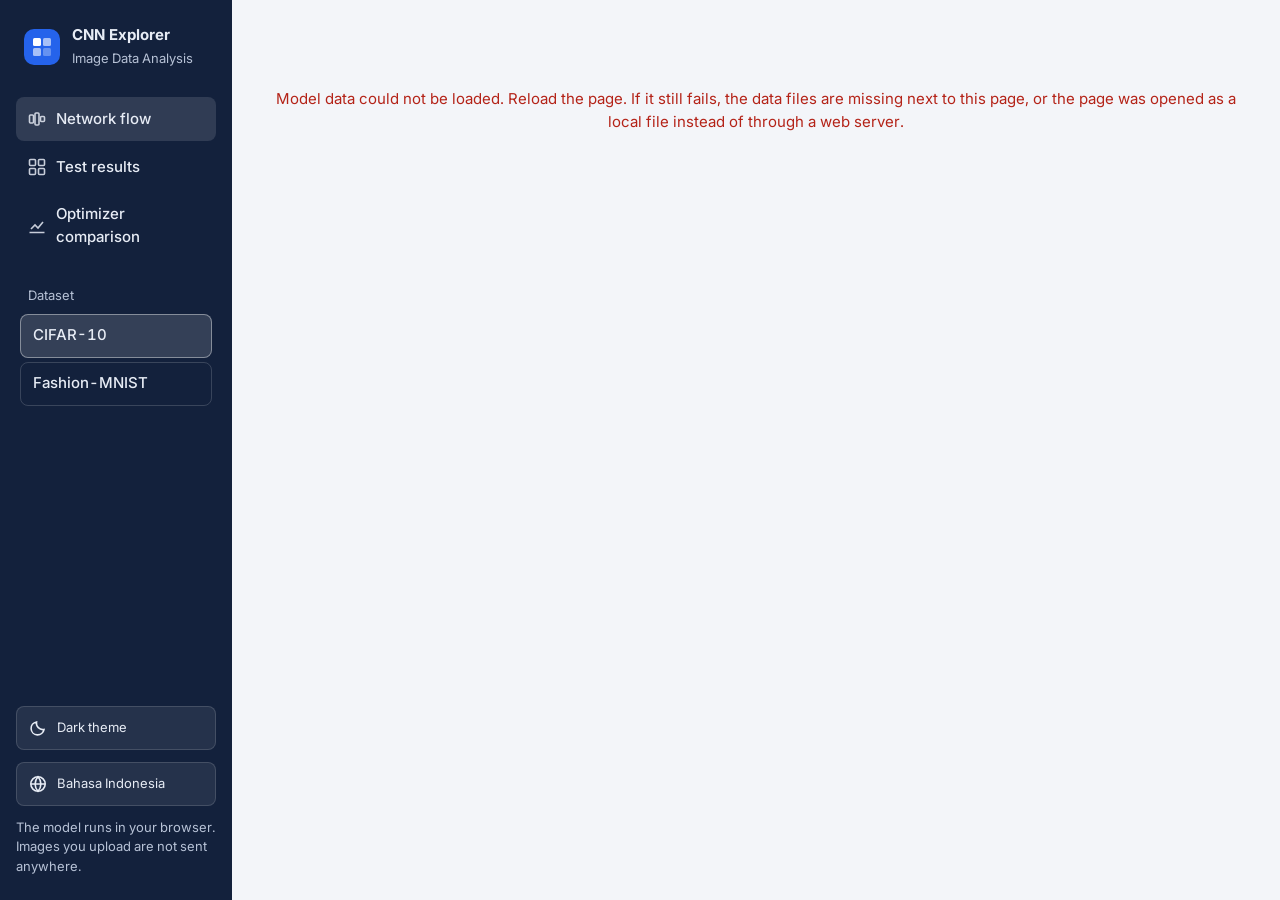
==== dashboard/index.html @ 6f0942b1 "Add dataset switcher, reorganize dashboard data, rewrite READMEs" ====
<!DOCTYPE html>
<html lang="en">
<head>
<meta charset="utf-8">
<meta name="viewport" content="width=device-width, initial-scale=1">
<title>CNN Explorer: datasets and optimizers</title>
<link rel="icon" href="data:image/svg+xml,%3Csvg xmlns=%22http://www.w3.org/2000/svg%22 viewBox=%220 0 20 20%22%3E%3Crect width=%2220%22 height=%2220%22 rx=%224%22 fill=%22%232563EB%22/%3E%3C/svg%3E">
<link rel="preconnect" href="https://fonts.googleapis.com">
<link rel="preconnect" href="https://fonts.gstatic.com" crossorigin>
<link href="https://fonts.googleapis.com/css2?family=Inter:wght@400;500;600;700&display=swap" rel="stylesheet">
<style>
/* Design read: model-inspection tool for a statistics student and lecturer, calm instrument style
   (Lingua navy rail + CNN Explainer flow canvas). Dials ENERGY 2 / RHYTHM 2 / MOTION 1.
   Reasons: navy rail = stable navigation anchor from the Lingua reference; one blue accent = activation strength
   and selection, nothing else; green/red only for the cocok / tidak cocok verdict; Inter for dense numeric UI
   with tabular figures; shadow only on the flow canvas (the focal element) and the detail panel above it. */
:root{
  --rail:#13213C; --rail-ink:#E7ECF5; --rail-muted:#B7C2D6;
  --canvas:#F3F5F9; --surface:#FFFFFF; --sunken:#EEF1F6; --line:#DCE2EB; --link:#C9D2DF;
  --ink:#0F172A; --muted:#475467; --accent:#2563EB; --accent-soft:#E6EEFE;
  --ok:#15803D; --ok-soft:#E3F4E8; --bad:#B42318; --bad-soft:#FBE7E5;
  --map0:#F8FAFC; --map1:#93C5FD; --map2:#1E3A8A;
  --shadow:0 1px 2px rgba(15,23,42,.06),0 8px 24px rgba(15,23,42,.07);
  --r-panel:14px; --r-tile:8px; --r-chip:6px;
  color-scheme:light;
}
:root[data-theme="dark"]{
  --rail:#0A1222; --rail-ink:#E7ECF5; --rail-muted:#A9B5CA;
  --canvas:#0E1626; --surface:#16213A; --sunken:#1C2945; --line:#2A3A5C; --link:#33456B;
  --ink:#E8ECF4; --muted:#A8B3C7; --accent:#6EA0FF; --accent-soft:#1E3260;
  --ok:#4ADE80; --ok-soft:#173A28; --bad:#FF8A7A; --bad-soft:#47201C;
  --map0:#16213A; --map1:#3B6FD9; --map2:#DCE8FF;
  --shadow:0 1px 2px rgba(0,0,0,.3),0 8px 24px rgba(0,0,0,.35);
  color-scheme:dark;
}
*{box-sizing:border-box}
html{scroll-behavior:smooth}
@media (prefers-reduced-motion:reduce){html{scroll-behavior:auto}*{transition:none!important}}
body{margin:0;font-family:Inter,system-ui,-apple-system,"Segoe UI",sans-serif;background:var(--canvas);color:var(--ink);
  font-size:15px;line-height:1.5;font-variant-numeric:tabular-nums;-webkit-font-smoothing:antialiased}
button,input,select{font:inherit;color:inherit}
:focus-visible{outline:2px solid var(--accent);outline-offset:2px;border-radius:4px}
h1,h2,h3{margin:0;line-height:1.2;letter-spacing:-.01em}
p{margin:0}
.sr{position:absolute;width:1px;height:1px;overflow:hidden;clip:rect(0 0 0 0);white-space:nowrap}

/* layout */
.app{display:grid;grid-template-columns:232px minmax(0,1fr);min-height:100vh}
.rail{background:var(--rail);color:var(--rail-ink);position:sticky;top:0;height:100vh;padding:24px 16px;display:flex;flex-direction:column;gap:28px}
.brand{display:flex;gap:12px;align-items:center;padding:0 8px}
.brand-mark{width:36px;height:36px;border-radius:10px;background:var(--accent);display:grid;place-items:center;flex:none}
.brand-mark svg{display:block}
.brand b{display:block;font-size:15px}
.brand span{font-size:13px;color:var(--rail-muted)}
.nav{display:flex;flex-direction:column;gap:4px}
.nav a{color:var(--rail-ink);text-decoration:none;padding:10px 12px;border-radius:var(--r-tile);display:flex;gap:10px;align-items:center;min-height:44px;font-weight:500}
.nav a:hover{background:rgba(255,255,255,.07)}
.nav a.on{background:rgba(255,255,255,.12)}
.nav svg{flex:none;opacity:.85}
.rail-foot{margin-top:auto;display:flex;flex-direction:column;gap:12px;font-size:13px;color:var(--rail-muted)}
.theme-btn{display:flex;align-items:center;gap:10px;background:rgba(255,255,255,.08);border:1px solid rgba(255,255,255,.14);color:var(--rail-ink);
  border-radius:var(--r-tile);padding:10px 12px;min-height:44px;cursor:pointer;text-align:left}
.theme-btn:hover{background:rgba(255,255,255,.13)}
.rail :focus-visible{outline-color:#9DBBFF}

main{padding:28px 32px 64px;display:flex;flex-direction:column;gap:40px;min-width:0}
.panel{background:var(--surface);border:1px solid var(--line);border-radius:var(--r-panel)}
.sec-head{display:flex;justify-content:space-between;align-items:flex-end;gap:16px;flex-wrap:wrap;margin-bottom:16px}
.sec-head h2{font-size:24px}
.sec-head p{color:var(--muted);max-width:68ch;margin-top:6px}

/* header */
.top{display:grid;grid-template-columns:minmax(0,1fr) auto;gap:24px;align-items:end}
.top h1{font-size:30px;font-weight:700}
.top p{color:var(--muted);margin-top:8px;max-width:64ch}
.facts{display:flex;gap:28px;margin:0}
.facts div{display:flex;flex-direction:column}
.facts dt{font-size:13px;color:var(--muted)}
.facts dd{margin:0;font-size:20px;font-weight:600}

/* sample strip */
.strip{display:flex;gap:10px;overflow-x:auto;padding:4px 2px 8px;scrollbar-width:thin}
.thumb{flex:none;width:64px;padding:0;border:2px solid transparent;border-radius:var(--r-tile);background:var(--sunken);cursor:pointer;
  display:flex;flex-direction:column;align-items:stretch;overflow:hidden}
.thumb canvas,.thumb img{width:60px;height:60px;display:block;image-rendering:pixelated;object-fit:cover}
.thumb span{font-size:11px;padding:2px 0 3px;color:var(--muted);text-align:center;white-space:nowrap;overflow:hidden;text-overflow:ellipsis}
.thumb[aria-pressed="true"]{border-color:var(--accent)}
.thumb:hover{border-color:var(--link)}
.thumb[aria-pressed="true"]:hover{border-color:var(--accent)}
.upload{flex:none;width:64px;min-height:83px;border:2px dashed var(--link);border-radius:var(--r-tile);background:transparent;cursor:pointer;
  display:flex;flex-direction:column;align-items:center;justify-content:center;gap:2px;color:var(--muted);font-size:11px}
.upload:hover,.upload.drag{border-color:var(--accent);color:var(--accent)}
.strip-msg{font-size:13px;color:var(--muted);margin-top:4px;min-height:20px}
.strip-msg.err{color:var(--bad)}

/* flow */
.flow-wrap{box-shadow:var(--shadow);overflow:hidden}
.flow-bar{display:flex;justify-content:space-between;align-items:center;gap:16px;flex-wrap:wrap;padding:14px 18px;border-bottom:1px solid var(--line)}
.verdict-line{display:flex;align-items:center;gap:12px;flex-wrap:wrap}
.verdict-line strong{font-size:17px}
.seg{display:inline-flex;background:var(--sunken);border-radius:var(--r-tile);padding:3px;gap:2px}
.seg button{border:0;background:transparent;padding:7px 12px;border-radius:6px;cursor:pointer;color:var(--muted);font-weight:500;min-height:36px}
.seg button[aria-pressed="true"]{background:var(--surface);color:var(--ink);box-shadow:0 1px 2px rgba(15,23,42,.12)}
.flow-scroll{overflow-x:auto}
.flow{position:relative;display:grid;grid-template-columns:repeat(7,auto);justify-content:space-between;column-gap:40px;padding:18px 22px 22px;min-width:1080px}
.flow svg.links{position:absolute;inset:0;width:100%;height:100%;pointer-events:none;overflow:visible}
.links path{fill:none;stroke:var(--link);stroke-width:1;opacity:.55}
.links path.hot{stroke:var(--accent);opacity:.9;stroke-width:1.4}
.col{display:flex;flex-direction:column;align-items:center;gap:8px;position:relative;z-index:1}
.col-h{text-align:center;min-height:40px}
.col-h b{display:block;font-size:13px;font-weight:600}
.col-h small{font-size:12px;color:var(--muted)}
.maps{display:flex;flex-direction:column;gap:8px;justify-content:center;flex:1}
.map{padding:0;border:1px solid var(--line);background:var(--surface);border-radius:6px;cursor:pointer;position:relative;display:block}
.map canvas{display:block;width:52px;height:52px;image-rendering:pixelated;border-radius:5px}
.map .idx{position:absolute;left:-30px;top:50%;transform:translateY(-50%);font-size:11px;color:var(--muted);width:26px;text-align:right}
.map:hover{border-color:var(--accent)}
.map[aria-pressed="true"]{outline:2px solid var(--accent);outline-offset:1px}
.map.in canvas{width:60px;height:60px}
.chan{font-size:12px;font-weight:600;text-align:center;margin-top:-2px}
.dense canvas{width:52px;height:104px;image-rendering:pixelated;display:block;border-radius:5px}
.out{display:flex;flex-direction:column;gap:6px;justify-content:center;flex:1;min-width:190px}
.out-row{display:grid;grid-template-columns:84px 1fr 46px;align-items:center;gap:8px;font-size:13px}
.out-row .bar{height:8px;background:var(--sunken);border-radius:4px;overflow:hidden}
.out-row .bar i{display:block;height:100%;background:var(--link);border-radius:4px}
.out-row.top .bar i{background:var(--accent)}
.out-row.top{font-weight:600}
.out-row.truth span:first-child::after{content:" (true)";color:var(--muted);font-weight:400}
.out-row em{font-style:normal;text-align:right;color:var(--muted)}
.out-row.top em{color:var(--ink)}
.legend{display:flex;align-items:center;gap:10px;font-size:12px;color:var(--muted);padding:0 18px 14px}
.ramp{width:120px;height:8px;border-radius:4px}

/* verdict tab: identity motif, the label that sits on top of every image */
.tab{display:inline-flex;align-items:center;gap:6px;font-size:12px;font-weight:600;padding:3px 8px;border-radius:var(--r-chip)}
.tab::before{content:"";width:7px;height:7px;border-radius:50%;background:currentColor}
.tab.ok{background:var(--ok-soft);color:var(--ok)}
.tab.bad{background:var(--bad-soft);color:var(--bad)}
.tab.unk{background:var(--sunken);color:var(--muted)}

/* detail */
.detail{margin-top:16px;padding:18px;display:grid;grid-template-columns:auto minmax(0,1fr);gap:24px;box-shadow:var(--shadow)}
.detail[hidden]{display:none}
.detail-big canvas{width:208px;height:208px;image-rendering:pixelated;border-radius:var(--r-tile);border:1px solid var(--line);display:block}
.detail h3{font-size:18px}
.detail .d-head{display:flex;justify-content:space-between;gap:12px;align-items:flex-start}
.detail p{color:var(--muted);margin-top:6px;max-width:70ch}
.stats{display:flex;gap:24px;margin:14px 0}
.stats div{font-size:13px;color:var(--muted)}
.stats b{display:block;font-size:17px;color:var(--ink)}
.kernels{display:flex;flex-wrap:wrap;gap:10px;margin-top:8px}
.kern{display:flex;flex-direction:column;align-items:center;gap:3px;font-size:11px;color:var(--muted)}
.kern canvas{width:42px;height:42px;image-rendering:pixelated;border:1px solid var(--line);border-radius:4px}
.icon-btn{border:1px solid var(--line);background:var(--surface);border-radius:var(--r-tile);min-width:44px;min-height:44px;cursor:pointer;display:grid;place-items:center}
.icon-btn:hover{border-color:var(--accent)}

/* gallery */
.controls{display:flex;flex-direction:column;gap:12px;padding:16px 18px;border-bottom:1px solid var(--line)}
.ctrl-row{display:flex;gap:12px;align-items:center;flex-wrap:wrap}
.ctrl-row > label,.ctrl-row > .lbl{font-size:13px;color:var(--muted);min-width:64px}
.chips{display:flex;gap:6px;flex-wrap:wrap}
.chip{border:1px solid var(--line);background:var(--surface);border-radius:var(--r-chip);padding:6px 10px;cursor:pointer;font-size:13px;min-height:36px}
.chip:hover{border-color:var(--accent)}
.chip[aria-pressed="true"]{background:var(--accent);border-color:var(--accent);color:#fff}
:root[data-theme="dark"] .chip[aria-pressed="true"]{color:#0A1222}
select{border:1px solid var(--line);background:var(--surface);border-radius:var(--r-chip);padding:7px 10px;min-height:36px}
.summary{padding:12px 18px;font-size:14px;color:var(--muted);border-bottom:1px solid var(--line)}
.summary b{color:var(--ink)}
.grid{display:grid;grid-template-columns:repeat(auto-fill,minmax(150px,1fr));gap:14px;padding:18px}
.card{border:1px solid var(--line);border-radius:var(--r-tile);background:var(--surface);padding:10px;cursor:pointer;text-align:left;display:flex;flex-direction:column;gap:8px}
.card:hover{border-color:var(--accent)}
.card canvas{width:100%;aspect-ratio:1;image-rendering:pixelated;border-radius:6px;display:block;background:var(--sunken)}
.card dl{margin:0;display:grid;grid-template-columns:auto 1fr;gap:2px 8px;font-size:13px}
.card dt{color:var(--muted)}
.card dd{margin:0;font-weight:500;overflow:hidden;text-overflow:ellipsis;white-space:nowrap}
.conf{display:flex;align-items:center;gap:8px;font-size:12px;color:var(--muted)}
.conf .bar{flex:1;height:6px;background:var(--sunken);border-radius:3px;overflow:hidden}
.conf .bar i{display:block;height:100%;background:var(--accent)}
.empty{padding:40px 18px;text-align:center;color:var(--muted)}
.more{display:flex;justify-content:center;padding:0 18px 18px}
.btn{border:1px solid var(--line);background:var(--surface);border-radius:var(--r-tile);padding:10px 16px;min-height:44px;cursor:pointer;font-weight:500}
.btn:hover{border-color:var(--accent)}

/* training */
.train-grid{display:grid;grid-template-columns:repeat(12,minmax(0,1fr));gap:16px}
.train-grid .panel{padding:18px}
.train-grid h3{font-size:16px;margin-bottom:4px}
.train-grid .note{font-size:13px;color:var(--muted);margin-bottom:12px}
.span-7{grid-column:span 7}.span-5{grid-column:span 5}.span-6{grid-column:span 6}.span-12{grid-column:span 12}
table{border-collapse:collapse;width:100%;font-size:14px}
th,td{padding:9px 10px;border-bottom:1px solid var(--line);text-align:right}
th:first-child,td:first-child{text-align:left}
thead th{font-weight:600;color:var(--muted);font-size:13px}
tbody th{font-weight:600}
tr.grp td{color:var(--muted);font-size:13px;padding-top:14px;text-align:left}
.pos{color:var(--ok);font-weight:600}
.curves{display:grid;grid-template-columns:1fr 1fr;gap:12px}
.curves svg{width:100%;height:auto;display:block}
.curves text{fill:var(--muted);font-size:10px}
.ckey{display:flex;gap:16px;flex-wrap:wrap;font-size:12px;color:var(--muted);margin-top:8px}
.ckey span{display:inline-flex;align-items:center;gap:6px}
.ckey i{display:inline-block;width:18px;height:0;border-top:2px solid}
.pcls{display:flex;flex-direction:column;gap:7px}
.pcls button{display:grid;grid-template-columns:86px 1fr 52px;gap:10px;align-items:center;font-size:13px;border:0;background:none;padding:2px 0;cursor:pointer;text-align:left;min-height:28px}
.pcls button:hover span:first-child{color:var(--accent)}
.pcls .bar{height:10px;background:var(--sunken);border-radius:5px;overflow:hidden}
.pcls .bar i{display:block;height:100%;background:var(--accent)}
.pcls em{font-style:normal;text-align:right}
.cm-scroll{overflow-x:auto}
.cm{border-collapse:separate;border-spacing:2px;font-size:11px;margin:0 auto}
.cm td,.cm th{border:0;padding:0;text-align:center}
.cm td{width:44px;height:30px;border-radius:3px}
.cm th{color:var(--muted);font-weight:500;padding:0 6px}
.cm thead th{height:58px;vertical-align:bottom;writing-mode:vertical-rl;transform:rotate(180deg);padding:4px 0}
.cm .ax{font-size:12px;color:var(--muted)}
.prov{font-size:13px;color:var(--muted);max-width:90ch}

/* states */
.loading{padding:60px 0;text-align:center;color:var(--muted)}
.loading.err{color:var(--bad)}

@media (max-width:1100px){.span-7,.span-5,.span-6{grid-column:span 12}}
@media (max-width:860px){
  .app{grid-template-columns:minmax(0,1fr)}
  .rail{min-width:0;position:sticky;top:0;z-index:5;height:auto;flex-direction:row;align-items:center;padding:10px 14px;gap:10px}
  .brand span,.brand b{display:none}
  .nav{flex-direction:row;gap:2px;overflow-x:auto;flex:1}
  .nav a{padding:8px 10px;white-space:nowrap;font-size:14px}
  .nav svg{display:none}
  .rail-foot{margin:0;flex-direction:row}
  .rail-foot p{display:none}
  .theme-btn span{display:none}
  main{padding:20px 16px 48px;gap:32px}
  .top{grid-template-columns:1fr}
  .top h1{font-size:24px}
  .facts{gap:18px;flex-wrap:wrap}
  .facts dd{font-size:17px}
  .detail{grid-template-columns:1fr}
  .detail-big canvas{width:160px;height:160px}
  .curves{grid-template-columns:1fr}
  .grid{grid-template-columns:repeat(auto-fill,minmax(140px,1fr));padding:14px;gap:10px}
}
</style>
<style>
/* additions for optimizer control */
.optbox{margin-top:22px;padding:18px;display:grid;grid-template-columns:minmax(0,1.1fr) minmax(0,1fr);gap:24px;align-items:start}
.optbox h2{font-size:17px}
.optlist{display:flex;flex-wrap:wrap;gap:6px;margin-top:10px}
.optbtn{border:1px solid var(--line);background:var(--surface);border-radius:var(--r-chip);padding:8px 12px;min-height:44px;cursor:pointer;font-weight:500;display:flex;flex-direction:column;align-items:flex-start;gap:0;min-width:92px}
.optbtn small{font-size:12px;color:var(--muted);font-weight:400}
.optbtn:hover{border-color:var(--accent)}
.optbtn[aria-pressed="true"]{background:var(--accent);border-color:var(--accent);color:#fff}
.optbtn[aria-pressed="true"] small{color:rgba(255,255,255,.85)}
:root[data-theme="dark"] .optbtn[aria-pressed="true"]{color:#0A1222}
:root[data-theme="dark"] .optbtn[aria-pressed="true"] small{color:rgba(10,18,34,.8)}
.optinfo h3{font-size:22px}
.optinfo .cfg{font-size:13px;color:var(--muted);margin-top:2px}
.optinfo dl{display:grid;grid-template-columns:auto 1fr;gap:6px 14px;margin:14px 0 0;font-size:14px}
.optinfo dt{color:var(--muted)}
.optinfo dd{margin:0}
.optstats{display:grid;grid-template-columns:repeat(auto-fill,minmax(118px,1fr));gap:14px 20px;margin-top:14px}
.optstats div{font-size:13px;color:var(--muted)}
.optstats b{display:block;font-size:20px;color:var(--ink);font-weight:600}
.optmsg{font-size:13px;color:var(--muted);margin-top:10px;min-height:20px}
.optmsg.err{color:var(--bad)}
.flow-wrap.busy .flow{opacity:.35;transition:opacity .15s}
.compare{margin-top:16px;padding:18px}
.compare .c-head{display:flex;justify-content:space-between;align-items:center;gap:12px;flex-wrap:wrap}
.compare h3{font-size:16px}
.compare p.note{font-size:13px;color:var(--muted);margin-top:4px}
.crows{display:grid;grid-template-columns:repeat(auto-fill,minmax(210px,1fr));gap:8px;margin-top:14px}
.crow{border:1px solid var(--line);border-radius:var(--r-tile);background:var(--surface);padding:10px 12px;text-align:left;cursor:pointer;display:flex;flex-direction:column;gap:6px}
.crow:hover{border-color:var(--accent)}
.crow[aria-pressed="true"]{border-color:var(--accent);box-shadow:inset 0 0 0 1px var(--accent)}
.crow .r1{display:flex;justify-content:space-between;align-items:center;gap:8px}
.crow b{font-size:14px}
.crow span.p{font-size:13px;color:var(--muted)}
.crow span.p strong{color:var(--ink);font-weight:600}
.cmp-row{display:flex;gap:10px;align-items:center;flex-wrap:wrap}
.check{display:inline-flex;align-items:center;gap:8px;font-size:13px;color:var(--ink);min-height:36px;cursor:pointer}
.check input{width:18px;height:18px;accent-color:var(--accent)}
.check[aria-disabled="true"]{opacity:.5;cursor:not-allowed}
.card .vs{font-size:12px;color:var(--muted);display:flex;gap:6px;align-items:center;flex-wrap:wrap;border-top:1px dashed var(--line);padding-top:7px}
.card .vs .tab{font-size:11px;padding:1px 6px}
tr.sel th,tr.sel td{background:var(--accent-soft)}
tr.click{cursor:pointer}
tr.click:hover th,tr.click:hover td{background:var(--sunken)}
tr.sel:hover th,tr.sel:hover td{background:var(--accent-soft)}
.optrow-btn{all:unset;cursor:pointer;font-weight:600}
.optrow-btn:focus-visible{outline:2px solid var(--accent);outline-offset:2px;border-radius:3px}
.curves2{display:grid;grid-template-columns:1fr 1fr;gap:14px}
.curves2 svg{width:100%;height:auto;display:block}
.curves2 text{fill:var(--muted);font-size:10px}
.okey{display:flex;flex-wrap:wrap;gap:6px;margin-top:10px}
.okey button{border:1px solid var(--line);background:var(--surface);border-radius:var(--r-chip);padding:5px 9px;font-size:12px;cursor:pointer;min-height:32px;display:inline-flex;align-items:center;gap:6px}
.okey button i{width:14px;height:0;border-top:2px solid var(--link)}
.okey button[aria-pressed="true"]{border-color:var(--accent);color:var(--accent);font-weight:600}
.okey button[aria-pressed="true"] i{border-top:3px solid var(--accent)}
.okey button:hover{border-color:var(--accent)}
.bars{display:flex;flex-direction:column;gap:7px}
.bars button{display:grid;grid-template-columns:104px 1fr 56px;gap:10px;align-items:center;font-size:13px;border:0;background:none;padding:2px 0;cursor:pointer;text-align:left;min-height:28px}
.bars .bar{height:10px;background:var(--sunken);border-radius:5px;overflow:hidden}
.bars .bar i{display:block;height:100%;background:var(--muted);opacity:.45}
.bars button[aria-pressed="true"] .bar i{opacity:1}
.bars button[aria-pressed="true"] .bar i{background:var(--accent)}
.bars button[aria-pressed="true"]{font-weight:600}
.bars em{font-style:normal;text-align:right}
.lang-btn{text-decoration:none}
.tab{white-space:nowrap;flex:none}
.lang-short{display:none;font-weight:600}
.dslist{display:flex;flex-wrap:wrap;gap:6px;margin-top:10px}
.dsbtn{min-width:170px}
.rail-ds{display:flex;flex-direction:column;gap:8px;padding:0 4px}
.rail-ds p{font-size:13px;color:var(--rail-muted);margin:0 8px}
.rail-ds-btns{display:flex;flex-direction:column;gap:4px}
.rail-ds-btns button{background:transparent;border:1px solid rgba(255,255,255,.16);color:var(--rail-ink);border-radius:var(--r-tile);padding:9px 12px;min-height:44px;text-align:left;cursor:pointer;font-weight:500}
.rail-ds-btns button:hover{background:rgba(255,255,255,.07)}
.rail-ds-btns button[aria-pressed="true"]{background:rgba(255,255,255,.14);border-color:rgba(255,255,255,.4)}
#invWrap{margin-top:2px}
.pcls button{grid-template-columns:100px 1fr 52px}
.pcls button span:first-child{overflow:hidden;text-overflow:ellipsis;white-space:nowrap}
tr.grp.sel td{color:var(--accent);font-weight:600}
.cm thead th{white-space:nowrap;height:84px}
.span-4{grid-column:span 4}.span-8{grid-column:span 8}
@media (max-width:1100px){.span-4,.span-8{grid-column:span 12}.optbox{grid-template-columns:1fr}}
@media (max-width:860px){.rail-ds{display:none}.dsbtn{min-width:0;flex:1}.lang-btn span{display:none}.lang-short{display:inline}.curves2{grid-template-columns:1fr}.optbtn{min-width:0}}
</style>
</head>
<body>
<div class="app">
  <aside class="rail">
    <div class="brand">
      <div class="brand-mark" aria-hidden="true">
        <svg width="20" height="20" viewBox="0 0 20 20"><rect x="1" y="1" width="8" height="8" rx="1.5" fill="#fff"/><rect x="11" y="1" width="8" height="8" rx="1.5" fill="#fff" opacity=".6"/><rect x="1" y="11" width="8" height="8" rx="1.5" fill="#fff" opacity=".6"/><rect x="11" y="11" width="8" height="8" rx="1.5" fill="#fff" opacity=".3"/></svg>
      </div>
      <div><b>CNN Explorer</b><span>Image Data Analysis</span></div>
    </div>
    <nav class="nav" aria-label="Page sections">
      <a href="#alur" class="on"><svg width="18" height="18" viewBox="0 0 18 18" fill="none" stroke="currentColor" stroke-width="1.6"><rect x="1.5" y="5" width="4" height="8" rx="1"/><rect x="7" y="3" width="4" height="12" rx="1"/><rect x="12.5" y="6.5" width="4" height="5" rx="1"/></svg>Network flow</a>
      <a href="#hasil"><svg width="18" height="18" viewBox="0 0 18 18" fill="none" stroke="currentColor" stroke-width="1.6"><rect x="1.5" y="1.5" width="6" height="6" rx="1"/><rect x="10.5" y="1.5" width="6" height="6" rx="1"/><rect x="1.5" y="10.5" width="6" height="6" rx="1"/><rect x="10.5" y="10.5" width="6" height="6" rx="1"/></svg>Test results</a>
      <a href="#training"><svg width="18" height="18" viewBox="0 0 18 18" fill="none" stroke="currentColor" stroke-width="1.6"><path d="M1.5 15.5h15M3 12l4-4 3 3 5-6"/></svg>Optimizer comparison</a>
    </nav>
    <div class="rail-ds">
      <p id="lblDsRail">Dataset</p>
      <div class="rail-ds-btns" role="group" aria-labelledby="lblDsRail">
        <button type="button" data-ds="cifar10" aria-pressed="true">CIFAR-10</button>
        <button type="button" data-ds="fashion" aria-pressed="false">Fashion-MNIST</button>
      </div>
    </div>
    <div class="rail-foot">
      <button class="theme-btn" id="themeBtn" type="button" aria-label="Switch between light and dark theme">
        <svg width="18" height="18" viewBox="0 0 18 18" fill="none" stroke="currentColor" stroke-width="1.6" aria-hidden="true"><path d="M15 10.5A6.5 6.5 0 0 1 7.5 3a6.5 6.5 0 1 0 7.5 7.5Z"/></svg>
        <span id="themeLbl">Dark theme</span>
      </button>
      <a class="theme-btn lang-btn" href="index.id.html" lang="id" hreflang="id"><svg width="18" height="18" viewBox="0 0 18 18" fill="none" stroke="currentColor" stroke-width="1.6" aria-hidden="true"><circle cx="9" cy="9" r="7.2"/><path d="M1.8 9h14.4M9 1.8c2 2.2 2.9 4.6 2.9 7.2S11 14 9 16.2C7 14 6.1 11.6 6.1 9S7 4 9 1.8Z"/></svg><span>Bahasa Indonesia</span><b class="lang-short">ID</b></a>
      <p>The model runs in your browser. Images you upload are not sent anywhere.</p>
    </div>
  </aside>

  <main id="main">
    <div id="boot" class="loading" role="status">Loading test data and training results…</div>

    <section id="alur" hidden>
      <div class="top">
        <div>
          <h1 id="heroTitle">How a CNN reads a 32 × 32 image</h1>
          <p id="heroLead">Pick a dataset and an optimizer, then see how the trained weights read the same image.</p>
        </div>
        <dl class="facts" id="facts"></dl>
      </div>

      <div class="panel optbox">
        <div>
          <h2 id="lblDs">Dataset</h2>
          <div class="dslist" role="group" aria-labelledby="lblDs">
            <button type="button" class="optbtn dsbtn" data-ds="cifar10" aria-pressed="true"><span>CIFAR-10</span><small>32 × 32 color, 10 objects</small></button>
            <button type="button" class="optbtn dsbtn" data-ds="fashion" aria-pressed="false"><span>Fashion-MNIST</span><small>28 × 28 grayscale, 10 clothing items</small></button>
          </div>
          <p class="optmsg" id="dsMsg" aria-live="polite"></p>
          <h2 id="lblOpt" style="margin-top:10px">Optimizer</h2>
          <div class="optlist" role="group" aria-labelledby="lblOpt" id="optList"></div>
          <p class="optmsg" id="optMsg" aria-live="polite"></p>
        </div>
        <div class="optinfo" id="optInfo"></div>
      </div>

      <div style="margin-top:20px">
        <div class="strip" id="strip" role="group" aria-label="Choose an image to inspect"></div>
        <input type="file" id="file" accept="image/*" class="sr" tabindex="-1">
        <p class="strip-msg" id="stripMsg" aria-live="polite">Upload a JPG or PNG, or drag an image onto the + box. It is center-cropped to a square and resized to 32 × 32.</p>
        <label class="check" id="invWrap" hidden><input type="checkbox" id="fInv" checked> Invert uploaded images (Fashion-MNIST shows light items on a black background)</label>
      </div>

      <div class="panel flow-wrap" id="flowWrap" style="margin-top:12px">
        <div class="flow-bar">
          <div class="verdict-line" id="verdict" aria-live="polite"></div>
          <div class="seg" role="group" aria-label="Channels shown">
            <button type="button" data-ch="top" aria-pressed="true">8 most active</button>
            <button type="button" data-ch="first" aria-pressed="false">Channels #0 to #7</button>
          </div>
        </div>
        <div class="flow-scroll"><div class="flow" id="flow"></div></div>
        <div class="legend"><span>Low activation</span><span class="ramp" id="ramp"></span><span>high (scaled per column). Click a map to see its details.</span></div>
      </div>

      <div class="panel detail" id="detail" hidden aria-live="polite"></div>

      <div class="panel compare">
        <div class="c-head">
          <div>
            <h3>This image according to all eight optimizers</h3>
            <p class="note" id="cmpNote">Weights for the other optimizers load when you ask for them (under 1 MB each).</p>
          </div>
          <button class="btn" type="button" id="cmpBtn">Compare all optimizers</button>
        </div>
        <div class="crows" id="crows" aria-live="polite"></div>
      </div>
    </section>

    <section id="hasil" hidden>
      <div class="sec-head">
        <div>
          <h2>Results on test data</h2>
          <p>A fixed set of 1,000 test images (100 per class, chosen at random). The match status follows the selected optimizer, so you can watch the same image change status when you switch optimizers.</p>
        </div>
      </div>
      <div class="panel">
        <div class="controls">
          <div class="ctrl-row">
            <span class="lbl" id="lblStatus">Status</span>
            <div class="seg" role="group" aria-labelledby="lblStatus" id="fStatus">
              <button type="button" data-v="all" aria-pressed="true">All</button>
              <button type="button" data-v="ok" aria-pressed="false">Match</button>
              <button type="button" data-v="bad" aria-pressed="false">No match</button>
            </div>
            <label for="fSort" style="min-width:auto;margin-left:auto">Sort by</label>
            <select id="fSort">
              <option value="hi">Highest confidence</option>
              <option value="lo">Lowest confidence</option>
              <option value="idx">Image index</option>
            </select>
          </div>
          <div class="ctrl-row">
            <span class="lbl" id="lblKelas">True class</span>
            <div class="chips" role="group" aria-labelledby="lblKelas" id="fClass"></div>
          </div>
          <div class="ctrl-row">
            <label class="lbl" for="fCmp">Compare with</label>
            <div class="cmp-row">
              <select id="fCmp"><option value="">No comparison</option></select>
              <label class="check" id="diffWrap" aria-disabled="true"><input type="checkbox" id="fDiff" disabled> Only images whose status differs</label>
            </div>
          </div>
        </div>
        <div class="summary" id="summary" aria-live="polite"></div>
        <div class="grid" id="grid"></div>
        <div class="more" id="more"></div>
      </div>
    </section>

    <section id="training" hidden>
      <div class="sec-head">
        <div>
          <h2>Optimizer comparison</h2>
          <p>Each optimizer trained the same CNN from the same initial weights (seed 42) for 10 epochs, batch size 128, with a 10% validation split. Click an optimizer name in the table, chart, or legend to select it.</p>
        </div>
      </div>
      <div class="train-grid">
        <div class="panel span-8">
          <h3>Summary per optimizer</h3>
          <p class="note">Sorted by test accuracy, highest first. Accuracy and loss are computed on 10,000 test images.</p>
          <div style="overflow-x:auto"><table id="optTable"></table></div>
        </div>
        <div class="panel span-4">
          <h3>Test accuracy</h3>
          <p class="note">Dashed line: MLP trained with Adam, for reference.</p>
          <div class="bars" id="accBars"></div>
        </div>
        <div class="panel span-12">
          <h3>Validation curves per epoch</h3>
          <p class="note">The selected optimizer is blue, the others are grey.</p>
          <div class="curves2" id="curves"></div>
          <div class="okey" id="okey" role="group" aria-label="Select an optimizer in the chart"></div>
        </div>
        <div class="panel span-6">
          <h3 id="trainTitle">Train vs validation</h3>
          <p class="note">Dashed lines show validation. A widening gap signals overfitting.</p>
          <div class="curves" id="tv"></div>
        </div>
        <div class="panel span-6">
          <h3 id="pclsTitle">Per-class accuracy</h3>
          <p class="note">Out of 1,000 test images per class. Click a class to filter the gallery.</p>
          <div class="pcls" id="pcls"></div>
        </div>
        <div class="panel span-7">
          <h3 id="cmTitle">Confusion matrix</h3>
          <p class="note">Rows are true classes, columns are predicted classes. Click an off-diagonal cell to see examples.</p>
          <div class="cm-scroll" id="cm"></div>
        </div>
        <div class="panel span-5">
          <h3>MLP vs CNN</h3>
          <p class="note">Both models were trained with Adam. The selected dataset is marked in blue.</p>
          <table id="cmpTable"></table>
        </div>
      </div>
      <p class="prov" style="margin-top:16px">The models were trained on CPU (seed 42). CIFAR-10 uses the JPG-file copy and Fashion-MNIST uses the official files from the Zalando Research repository, so numbers may differ slightly from other runs. Weights are stored in 16-bit precision to keep them light; every number on this page is recomputed from those 16-bit weights.</p>
    </section>
  </main>
</div>

<script>
"use strict";
const LANG="en";
const LOCALE=LANG==="en"?"en-US":"id-ID";
const tx=(o,k)=>o[LANG==="en"?k+"_en":k];
let D, atlasCtx, CLS, SUMMARY=null;
const DSC = {};               // dataset key -> {D, atlasCtx}
const WCACHE = {};            // "<dataset>/<slug>" -> weights
const wk = (slug,ds=S.ds)=>ds+"/"+slug;
const S = {ds:"cifar10", inv:true, opt:"adam", cur:null, chMode:"top", sel:null, status:"all", cls:-1, pred:null, sort:"hi", shown:24, uploads:[], cmp:"", diff:false, cmpAll:false};
const $ = s=>document.querySelector(s);
const nf = (v,d=0)=>v.toLocaleString(LOCALE,{minimumFractionDigits:d,maximumFractionDigits:d});
const pct = (v,d=1)=>nf(v*100,d)+"%";
const css = n=>getComputedStyle(document.documentElement).getPropertyValue(n).trim();
const hex = h=>{h=h.replace("#","");return [0,2,4].map(i=>parseInt(h.slice(i,i+2),16));};
const O = slug=>D.opts.find(o=>o.slug===slug);
const optOf = ()=>O(S.opt);

function f16(b64){const s=atob(b64),u=new Uint8Array(s.length);for(let i=0;i<s.length;i++)u[i]=s.charCodeAt(i);
  const h=new Uint16Array(u.buffer),o=new Float32Array(h.length);
  for(let i=0;i<h.length;i++){const x=h[i],sg=x&0x8000?-1:1,e=(x>>10)&31,f=x&1023;
    o[i]=e===0?sg*f*Math.pow(2,-24):e===31?(f?NaN:sg*Infinity):sg*(1+f/1024)*Math.pow(2,e-15);}
  return o;}
async function loadW(slug,ds=S.ds){
  const key=wk(slug,ds);if(WCACHE[key])return WCACHE[key];
  const r=await fetch(`data/${ds}/w-${slug}.json`);if(!r.ok)throw new Error(r.status);const j=await r.json(),W={};
  for(const k in j.weights){const L=j.weights[k];W[k]={w:f16(L.w),b:f16(L.b),shape:L.shape};}
  W.ref=j.ref;WCACHE[key]=W;return W;}
async function loadDS(ds){
  if(DSC[ds])return DSC[ds];
  const r=await fetch(`data/${ds}/data.json`);if(!r.ok)throw new Error(r.status);const d=await r.json();
  const img=new Image();await new Promise((ok,no)=>{img.onload=ok;img.onerror=no;img.src=d.atlas;});
  const c=document.createElement("canvas");c.width=img.width;c.height=img.height;const ctx=c.getContext("2d",{willReadFrequently:true});ctx.drawImage(img,0,0);
  DSC[ds]={D:d,atlasCtx:ctx};return DSC[ds];}
/* input geometry of the current dataset: 32 → 30 → 15 → 13 → 6 for CIFAR-10, 28 → 26 → 13 → 11 → 5 for Fashion-MNIST */
function G(){const H=D.shape[0],C=D.shape[2],c1=H-2,p1=Math.floor(c1/2),c2=p1-2,p2=Math.floor(c2/2);return {H,C,c1,p1,c2,p2,flat:p2*p2*64};}
const CHN=()=>G().C===3?["red","green","blue"]:["gray"];
const CHN_CAP=()=>G().C===3?["Red","Green","Blue"]:["Gray"];

/* ---------- forward pass (same math as Keras, channels-last) ---------- */
function conv(x,H,Wd,C,L){const k=L.shape,O2=k[3],oh=H-2,ow=Wd-2,y=new Float32Array(oh*ow*O2),w=L.w,b=L.b;
  for(let i=0;i<oh;i++)for(let j=0;j<ow;j++){const o=(i*ow+j)*O2;for(let f=0;f<O2;f++)y[o+f]=b[f];
    for(let di=0;di<3;di++)for(let dj=0;dj<3;dj++){const xo=((i+di)*Wd+(j+dj))*C,wo=(di*3+dj)*C*O2;
      for(let c=0;c<C;c++){const v=x[xo+c];if(v===0)continue;const wc=wo+c*O2;for(let f=0;f<O2;f++)y[o+f]+=v*w[wc+f];}}
    for(let f=0;f<O2;f++)if(y[o+f]<0)y[o+f]=0;}
  return {d:y,h:oh,w:ow,c:O2};}
function pool(t){const oh=Math.floor(t.h/2),ow=Math.floor(t.w/2),C=t.c,y=new Float32Array(oh*ow*C);
  for(let i=0;i<oh;i++)for(let j=0;j<ow;j++)for(let c=0;c<C;c++){let m=-Infinity;
    for(let a=0;a<2;a++)for(let b=0;b<2;b++){const v=t.d[((2*i+a)*t.w+(2*j+b))*C+c];if(v>m)m=v;}y[(i*ow+j)*C+c]=m;}
  return {d:y,h:oh,w:ow,c:C};}
function dense(x,L,relu){const [I,O2]=L.shape,y=new Float32Array(O2);for(let o=0;o<O2;o++)y[o]=L.b[o];
  for(let i=0;i<I;i++){const v=x[i];if(v===0)continue;const r=i*O2;for(let o=0;o<O2;o++)y[o]+=v*L.w[r+o];}
  if(relu)for(let o=0;o<O2;o++)if(y[o]<0)y[o]=0;return y;}
function forward(px,W,full=true){
  const g=G(),inp={d:px,h:g.H,w:g.H,c:g.C};
  const c1=conv(px,g.H,g.H,g.C,W.conv1),p1=pool(c1),c2=conv(p1.d,p1.h,p1.w,32,W.conv2),p2=pool(c2);
  const h=dense(p2.d,W.dense,true),z=dense(h,W.output,false);
  const m=Math.max(...z),e=z.map(v=>Math.exp(v-m)),s=e.reduce((a,b)=>a+b,0);
  const prob=Array.from(e,v=>v/s);
  return full?{inp,c1,p1,c2,p2,h,prob}:{prob};}

/* ---------- drawing ---------- */
function ramp(t){const a=hex(css("--map0")),b=hex(css("--map1")),c=hex(css("--map2"));
  const [p,q,u]=t<.5?[a,b,t*2]:[b,c,(t-.5)*2];return [0,1,2].map(i=>Math.round(p[i]+(q[i]-p[i])*u));}
function chanOf(t,c){const n=t.h*t.w,o=new Float32Array(n);for(let i=0;i<n;i++)o[i]=t.d[i*t.c+c];return o;}
function paint(cv,vals,w,h,max,mode){cv.width=w;cv.height=h;const ctx=cv.getContext("2d"),im=ctx.createImageData(w,h);
  for(let i=0;i<w*h;i++){let rgb;const v=vals[i];
    if(mode==="gray"){const g=Math.round(v*255);rgb=[g,g,g];}else rgb=ramp(max>0?Math.min(1,v/max):0);
    im.data.set([...rgb,255],i*4);}ctx.putImageData(im,0,0);}
function paintDiv(cv,vals,w,h,max){cv.width=w;cv.height=h;const ctx=cv.getContext("2d"),im=ctx.createImageData(w,h);
  const neg=hex(css("--bad")),pos=hex(css("--accent")),z=hex(css("--surface"));
  for(let i=0;i<w*h;i++){const t=Math.max(-1,Math.min(1,vals[i]/max)),e=t<0?neg:pos,u=Math.abs(t);
    im.data.set([0,1,2].map(k=>Math.round(z[k]+(e[k]-z[k])*u)).concat(255),i*4);}ctx.putImageData(im,0,0);}
function tilePixels(k){const {H:s,C}=G(),c=k%D.cols,r=Math.floor(k/D.cols),im=atlasCtx.getImageData(c*s,r*s,s,s).data,px=new Float32Array(s*s*C);
  for(let i=0;i<s*s;i++)for(let ch=0;ch<C;ch++)px[i*C+ch]=im[i*4+ch]/255;return px;}
function drawTile(cv,k){const s=G().H;cv.width=s;cv.height=s;const c=k%D.cols,r=Math.floor(k/D.cols);cv.getContext("2d").drawImage(atlasCtx.canvas,c*s,r*s,s,s,0,0,s,s);}
function drawPx(cv,px){const {H:s,C}=G();cv.width=s;cv.height=s;const ctx=cv.getContext("2d"),im=ctx.createImageData(s,s);
  for(let i=0;i<s*s;i++){const r=px[i*C],g=px[i*C+(C>1?1:0)],b=px[i*C+(C>1?2:0)];im.data.set([r*255,g*255,b*255,255],i*4);}ctx.putImageData(im,0,0);}
/* an upload keeps its 96 × 96 center crop; the model input is derived from it for the current dataset */
function uploadPx(u){const {H:s,C}=G(),cv=document.createElement("canvas");cv.width=s;cv.height=s;const ctx=cv.getContext("2d");
  ctx.imageSmoothingEnabled=true;ctx.imageSmoothingQuality="high";ctx.drawImage(u.src,0,0,s,s);
  const d=ctx.getImageData(0,0,s,s).data,px=new Float32Array(s*s*C);
  for(let i=0;i<s*s;i++){if(C===3){for(let c=0;c<3;c++)px[i*3+c]=d[i*4+c]/255;}
    else{const y=(0.299*d[i*4]+0.587*d[i*4+1]+0.114*d[i*4+2])/255;px[i]=S.inv?1-y:y;}}
  return px;}
function curPx(){return S.cur.kind==="g"?tilePixels(S.cur.k):uploadPx(S.uploads[S.cur.i]);}

/* ---------- optimizer control ---------- */
function bestVal(o){const v=o.hist.val_accuracy,m=Math.max(...v);return [m,v.indexOf(m)+1];}
function buildOptList(){const L=$("#optList");L.innerHTML="";
  D.opts.forEach(o=>{const b=document.createElement("button");b.type="button";b.className="optbtn";b.dataset.slug=o.slug;
    b.setAttribute("aria-pressed",o.slug===S.opt?"true":"false");
    b.setAttribute("aria-label",`${o.name}, test accuracy ${pct(o.acc)}`);
    b.innerHTML=`<span>${o.name}</span><small>${pct(o.acc)}</small>`;b.onclick=()=>setOpt(o.slug);L.append(b);});}
function renderOptInfo(){const o=optOf(),[bv,be]=bestVal(o),gap=o.hist.accuracy.at(-1)-o.hist.val_accuracy.at(-1);
  const rank=[...D.opts].sort((a,b)=>b.acc-a.acc).findIndex(x=>x.slug===o.slug)+1;
  $("#optInfo").innerHTML=`<h3>${o.name}</h3><p class="cfg">${tx(o,"cfg")}</p>
   <dl><dt>Characteristics</dt><dd>${tx(o,"ch")}</dd><dt>When to use</dt><dd>${tx(o,"use")}</dd></dl>
   <div class="optstats"><div>Test accuracy<b>${pct(o.acc,2)}</b></div><div>Rank<b>${rank} of ${D.opts.length}</b></div>
   <div>Best val<b>${pct(bv)} <span style="font-size:13px;color:var(--muted);font-weight:400">epoch ${be}</span></b></div>
   <div>Train−val gap<b>${gap>=0?"+":"−"}${nf(Math.abs(gap)*100,1)} pts</b></div><div>Training time<b>${nf(o.time,0)} s</b></div></div>`;}
let optSeq=0;
async function setOpt(slug){
  const seq=++optSeq;S.opt=slug;
  document.querySelectorAll("#optList .optbtn").forEach(b=>b.setAttribute("aria-pressed",b.dataset.slug===slug?"true":"false"));
  renderOptInfo();renderFacts();renderGallery();renderTraining();renderCompare();
  const m=$("#optMsg");m.classList.remove("err");
  if(!WCACHE[wk(slug)]){m.textContent=`Loading ${optOf().name} weights…`;$("#flowWrap").classList.add("busy");}
  try{await loadW(slug);}catch(e){if(seq!==optSeq)return;$("#flowWrap").classList.remove("busy");
    m.classList.add("err");m.textContent=`Could not load the ${optOf().name} weights. Select that optimizer again to retry.`;return;}
  if(seq!==optSeq)return;
  $("#flowWrap").classList.remove("busy");m.textContent="";
  if(S.cur){S.cur.res=forward(curPx(),WCACHE[wk(slug)]);if(S.sel)closeDetail();renderFlow();renderCompare();}
}
function renderFacts(){const o=optOf();
  $("#facts").innerHTML=`<div><dt>Parameters</dt><dd>${nf(D.params)}</dd></div><div><dt>Test accuracy (${o.name})</dt><dd>${pct(o.acc,2)}</dd></div><div><dt>Test data</dt><dd>10,000 images</dd></div>`;}

/* ---------- strip ---------- */
function buildStrip(){const st=$("#strip");st.innerHTML="";
  const items=[...D.demo.map(k=>({kind:"g",k})),...S.uploads.map((u,i)=>({kind:"u",i}))];
  items.forEach(it=>{const b=document.createElement("button");b.type="button";b.className="thumb";
    const cv=document.createElement("canvas"),sp=document.createElement("span");
    if(it.kind==="g"){drawTile(cv,it.k);sp.textContent=CLS[D.pool[it.k].t];b.setAttribute("aria-label","Inspect example "+CLS[D.pool[it.k].t]);}
    else{drawPx(cv,uploadPx(S.uploads[it.i]));sp.textContent="Upload "+(it.i+1);b.setAttribute("aria-label","Inspect uploaded image "+(it.i+1));}
    const on=S.cur&&S.cur.kind===it.kind&&(it.kind==="g"?S.cur.k===it.k:S.cur.i===it.i);
    b.setAttribute("aria-pressed",on?"true":"false");b.append(cv,sp);b.onclick=()=>select(it);st.append(b);});
  const up=document.createElement("button");up.type="button";up.className="upload";
  up.innerHTML='<svg width="22" height="22" viewBox="0 0 22 22" fill="none" stroke="currentColor" stroke-width="1.8" aria-hidden="true"><path d="M11 4v14M4 11h14"/></svg>Upload';
  up.setAttribute("aria-label","Upload your own image");up.onclick=()=>$("#file").click();
  ["dragenter","dragover"].forEach(e=>up.addEventListener(e,ev=>{ev.preventDefault();up.classList.add("drag");}));
  ["dragleave","drop"].forEach(e=>up.addEventListener(e,()=>up.classList.remove("drag")));
  up.addEventListener("drop",ev=>{ev.preventDefault();const f=ev.dataTransfer.files[0];if(f)handleFile(f);});
  st.append(up);}
function msg(t,err){const m=$("#stripMsg");m.textContent=t;m.classList.toggle("err",!!err);}
async function handleFile(f){
  if(!f.type.startsWith("image/")){msg("This file is not an image. Choose a JPG, PNG, or WEBP file.",true);return;}
  msg("Reading image…");
  try{const url=URL.createObjectURL(f),img=new Image();
    await new Promise((ok,no)=>{img.onload=ok;img.onerror=no;img.src=url;});
    const s=Math.min(img.naturalWidth,img.naturalHeight);if(!s)throw 0;
    const cv=document.createElement("canvas");cv.width=96;cv.height=96;const ctx=cv.getContext("2d");
    ctx.imageSmoothingEnabled=true;ctx.imageSmoothingQuality="high";
    ctx.drawImage(img,(img.naturalWidth-s)/2,(img.naturalHeight-s)/2,s,s,0,0,96,96);URL.revokeObjectURL(url);
    S.uploads.push({src:cv,name:f.name});select({kind:"u",i:S.uploads.length-1});
    msg(`"${f.name}" was resized to ${G().H} × ${G().H} and classified. Its true label is unknown, so it has no match status.`);
  }catch(e){msg("The image could not be read. Try another file or re-save it as JPG or PNG.",true);}
  $("#file").value="";}

/* ---------- flow ---------- */
let flowState=null;
function select(it){const W=WCACHE[wk(S.opt)];if(!W)return;
  const truth=it.kind==="g"?D.pool[it.k].t:null;
  S.cur={...it,truth};S.cur.res=forward(curPx(),W);S.sel=null;$("#detail").hidden=true;buildStrip();renderFlow();renderCompare();}
function pickCh(t,n=8){if(S.chMode==="first")return [...Array(n).keys()];
  const m=[];for(let c=0;c<t.c;c++){let s=0;for(let i=c;i<t.d.length;i+=t.c)s+=t.d[i];m.push([s,c]);}
  return m.sort((a,b)=>b[0]-a[0]).slice(0,n).map(x=>x[1]).sort((a,b)=>a-b);}
function maxOf(t,chs){let m=0;for(const c of chs)for(let i=c;i<t.d.length;i+=t.c)if(t.d[i]>m)m=t.d[i];return m;}
const dims=t=>`${t.h} × ${t.w} × ${t.c}`;
function renderFlow(){if(!S.cur)return;const r=S.cur.res,fl=$("#flow");fl.innerHTML="";
  const ch1=pickCh(r.c1),ch2=pickCh(r.c2);
  const cols=[
    {key:"inp",t:r.inp,name:"input",sub:dims(r.inp),chs:[...Array(r.inp.c).keys()],gray:true},
    {key:"c1",t:r.c1,name:"conv1 + ReLU",sub:dims(r.c1),chs:ch1},
    {key:"p1",t:r.p1,name:"max_pool1",sub:dims(r.p1),chs:ch1},
    {key:"c2",t:r.c2,name:"conv2 + ReLU",sub:dims(r.c2),chs:ch2},
    {key:"p2",t:r.p2,name:"max_pool2",sub:dims(r.p2),chs:ch2},
  ];
  const svg=document.createElementNS("http://www.w3.org/2000/svg","svg");svg.setAttribute("class","links");svg.setAttribute("aria-hidden","true");fl.append(svg);
  const colEls=[];const dark=document.documentElement.dataset.theme==="dark";
  cols.forEach(col=>{const el=document.createElement("div");el.className="col";
    el.innerHTML=`<div class="col-h"><b>${col.name}</b><small>${col.sub}</small></div>`;
    const maps=document.createElement("div");maps.className="maps";const mx=col.gray?1:maxOf(col.t,col.chs);
    col.chs.forEach(c=>{const b=document.createElement("button");b.type="button";b.className="map"+(col.gray?" in":"");
      b.dataset.col=col.key;b.dataset.ch=c;const lbl=col.gray?CHN()[c]:"#"+c;
      b.setAttribute("aria-label",`${col.name}, channel ${lbl}. Open details`);b.setAttribute("aria-pressed","false");
      const cv=document.createElement("canvas");paint(cv,chanOf(col.t,c),col.t.w,col.t.h,mx,col.gray?"gray":"ramp");b.append(cv);
      if(!col.gray){const s=document.createElement("span");s.className="idx";s.textContent="#"+c;b.append(s);}
      b.onclick=()=>openDetail(col,c,mx);
      b.onmouseenter=b.onfocus=()=>hot(b,true);b.onmouseleave=b.onblur=()=>hot(b,false);maps.append(b);
      if(col.gray){const t=document.createElement("div");t.className="chan";
        t.style.color=G().C===1?"var(--muted)":(dark?["#FF8A7A","#4ADE80","#6EA0FF"]:["#C0392B","#1E8449","#2563EB"])[c];t.textContent=CHN_CAP()[c];maps.append(t);}});
    el.append(maps);fl.append(el);colEls.push(el);});
  const de=document.createElement("div");de.className="col dense";
  de.innerHTML=`<div class="col-h"><b>dense + ReLU</b><small>128 units</small></div>`;
  const dm=document.createElement("div");dm.className="maps";const db=document.createElement("button");db.type="button";db.className="map";db.dataset.col="dense";
  db.setAttribute("aria-label","Dense, 128 units. Open details");const dc=document.createElement("canvas");
  const dmax=Math.max(...r.h);paint(dc,r.h,8,16,dmax,"ramp");db.append(dc);db.onclick=()=>openDense(dmax);
  db.onmouseenter=db.onfocus=()=>hot(db,true);db.onmouseleave=db.onblur=()=>hot(db,false);
  dm.append(db);de.append(dm);fl.append(de);colEls.push(de);
  const oe=document.createElement("div");oe.className="col";
  oe.innerHTML=`<div class="col-h"><b>output (softmax)</b><small>10 classes</small></div>`;
  const om=document.createElement("div");om.className="out";
  const top=r.prob.indexOf(Math.max(...r.prob));
  r.prob.forEach((p,i)=>{const row=document.createElement("div");row.className="out-row"+(i===top?" top":"")+(i===S.cur.truth?" truth":"");
    row.innerHTML=`<span>${CLS[i]}</span><span class="bar"><i style="width:${(p*100).toFixed(1)}%"></i></span><em>${pct(p)}</em>`;om.append(row);});
  oe.append(om);fl.append(oe);colEls.push(oe);
  const v=$("#verdict"),on=optOf().name;
  if(S.cur.truth===null)v.innerHTML=`<span class="tab unk">True label unknown</span><strong>Prediction: ${CLS[top]}</strong><span style="color:var(--muted)">confidence ${pct(r.prob[top])}, optimizer ${on}</span>`;
  else{const ok=top===S.cur.truth;v.innerHTML=`<span class="tab ${ok?"ok":"bad"}">${ok?"Match":"No match"}</span><strong>Prediction: ${CLS[top]}</strong><span style="color:var(--muted)">true ${CLS[S.cur.truth]}, confidence ${pct(r.prob[top])}, optimizer ${on}</span>`;}
  flowState={colEls};requestAnimationFrame(drawLinks);}
function drawLinks(){if(!flowState)return;const fl=$("#flow"),svg=fl.querySelector("svg.links");if(!svg)return;const fr=fl.getBoundingClientRect();
  svg.innerHTML="";const pts=el=>[...el.querySelectorAll(".maps > .map, .out")].map(m=>{const b=m.getBoundingClientRect();return {el:m,l:b.left-fr.left,r:b.right-fr.left,y:b.top-fr.top+b.height/2};});
  const C=flowState.colEls.map(pts);
  for(let k=0;k<C.length-1;k++){const A=C[k],B=C[k+1],one=(k===1||k===3);
    A.forEach((a,ai)=>B.forEach((b,bi)=>{if(one&&ai!==bi)return;
      const p=document.createElementNS("http://www.w3.org/2000/svg","path"),mx=(a.r+b.l)/2;
      p.setAttribute("d",`M${a.r} ${a.y}C${mx} ${a.y} ${mx} ${b.y} ${b.l} ${b.y}`);p._a=a.el;p._b=b.el;svg.append(p);}));}}
function hot(el,on){$("#flow").querySelectorAll("svg.links path").forEach(p=>{if(p._a===el||p._b===el)p.classList.toggle("hot",on);});}

const DESC={
  inp:c=>`The ${CHN()[c]} channel of the input image, pixel values from 0 to 1. `+(G().C===3?"These three channels are why C_in for conv1 is 3.":"Fashion-MNIST has a single channel, so C_in for conv1 is 1."),
  c1:c=>`Feature map from conv1 kernel #${c} after ReLU. The 3 × 3 × ${G().C} kernel below slides across the whole image (stride 1, no padding), so the size is ${G().H} − 3 + 1 = ${G().c1}. The kernel looks different for each optimizer because each training run ends differently.`,
  p1:c=>`2 × 2 max pooling of conv1 feature map #${c}. Each pixel is the largest value in a 2 × 2 window, so ${G().c1} × ${G().c1} becomes ${G().p1} × ${G().p1}. No parameters.`,
  c2:c=>`Feature map from conv2 kernel #${c} after ReLU. This kernel reads all 32 max_pool1 channels at once (3 × 3 × 32 weights + 1 bias), and ${G().p1} − 3 + 1 = ${G().c2}.`,
  p2:c=>`2 × 2 max pooling of conv2 #${c}: ${G().c2} × ${G().c2} becomes ${G().p2} × ${G().p2} (the last row and column are dropped). The ${G().p2} × ${G().p2} × 64 output is flattened into ${nf(G().flat)} values for the dense layer.`,
};
const closeSvg='<svg width="16" height="16" viewBox="0 0 16 16" stroke="currentColor" stroke-width="1.8"><path d="M3 3l10 10M13 3L3 13"/></svg>';
function openDetail(col,c,mx){S.sel={col:col.key,ch:c};const W=WCACHE[wk(S.opt)];
  document.querySelectorAll(".map[aria-pressed]").forEach(b=>b.setAttribute("aria-pressed",b.dataset.col===col.key&&+b.dataset.ch===c?"true":"false"));
  const vals=chanOf(col.t,c);let mn=Infinity,mxv=-Infinity,s=0;for(const v of vals){mn=Math.min(mn,v);mxv=Math.max(mxv,v);s+=v;}
  const d=$("#detail");d.hidden=false;
  const title=col.gray?`input, channel ${CHN()[c]}`:`${col.name}, channel #${c} (${optOf().name})`;
  d.innerHTML=`<div class="detail-big"><canvas></canvas></div><div>
    <div class="d-head"><div><h3>${title}</h3><p>${DESC[col.key](c)}</p></div>
    <button class="icon-btn" type="button" id="dClose" aria-label="Close details">${closeSvg}</button></div>
    <div class="stats"><div>Size<b>${col.t.w} × ${col.t.h}</b></div><div>Minimum<b>${nf(mn,3)}</b></div><div>Maximum<b>${nf(mxv,3)}</b></div><div>Mean<b>${nf(s/vals.length,3)}</b></div></div>
    <div id="kwrap"></div></div>`;
  paint(d.querySelector(".detail-big canvas"),vals,col.t.w,col.t.h,col.gray?1:mx,col.gray?"gray":"ramp");
  const kw=d.querySelector("#kwrap");
  if(col.key==="c1"||col.key==="c2"){const L=col.key==="c1"?W.conv1:W.conv2,[,,C,O2]=L.shape;let km=0;
    for(let i=0;i<9*C;i++)km=Math.max(km,Math.abs(L.w[i*O2+c]));
    kw.innerHTML=`<p style="margin:0 0 4px;font-size:13px">Kernel #${c} weights (${3*3*C+1} parameters including bias ${nf(L.b[c],3)}). Red is negative, blue is positive.</p><div class="kernels"></div>`;
    const kk=kw.querySelector(".kernels");
    for(let ci=0;ci<C;ci++){const v=new Float32Array(9);for(let p=0;p<9;p++)v[p]=L.w[(p*C+ci)*O2+c];
      const k=document.createElement("div");k.className="kern";const cv=document.createElement("canvas");paintDiv(cv,v,3,3,km);
      const lab=document.createElement("span");lab.textContent=C===3?["R","G","B"][ci]:C===1?"gray":"in "+ci;k.append(cv,lab);kk.append(k);}}
  d.querySelector("#dClose").onclick=closeDetail;}
function openDense(mx){const r=S.cur.res,d=$("#detail");d.hidden=false;S.sel={col:"dense"};
  const act=r.h.filter(v=>v>0).length;
  d.innerHTML=`<div class="detail-big"><canvas style="width:104px;height:208px"></canvas></div><div>
   <div class="d-head"><div><h3>dense + ReLU, 128 units (${optOf().name})</h3><p>Each unit receives all ${nf(G().flat)} flattened values (${nf(G().flat)} × 128 + 128 = ${nf(G().flat*128+128)} parameters, the largest layer in this CNN). Shown as an 8 × 16 grid. Dropout 0.3 is only active during training, so it does not appear here.</p></div>
   <button class="icon-btn" type="button" id="dClose" aria-label="Close details">${closeSvg}</button></div>
   <div class="stats"><div>Active units (&gt; 0)<b>${act} of 128</b></div><div>Maximum<b>${nf(mx,3)}</b></div></div></div>`;
  paint(d.querySelector("canvas"),r.h,8,16,mx,"ramp");d.querySelector("#dClose").onclick=closeDetail;}
function closeDetail(){$("#detail").hidden=true;S.sel=null;document.querySelectorAll(".map[aria-pressed]").forEach(b=>b.setAttribute("aria-pressed","false"));}
document.addEventListener("keydown",e=>{if(e.key==="Escape"&&!$("#detail").hidden)closeDetail();});

/* ---------- compare all optimizers for current image ---------- */
async function loadAll(){const b=$("#cmpBtn");b.disabled=true;b.textContent="Loading weights…";$("#cmpNote").textContent="Loading weights for all eight optimizers…";
  const ds=S.ds,res=await Promise.allSettled(D.opts.map(o=>loadW(o.slug,ds)));if(ds!==S.ds){b.disabled=false;return;}const fail=res.filter(r=>r.status==="rejected").length;
  S.cmpAll=true;b.disabled=false;
  if(fail){b.textContent="Retry loading";$("#cmpNote").textContent=`${fail} optimizer(s) failed to load. Press the button to try again.`;}
  else{b.hidden=true;$("#cmpNote").textContent="Click a card to use that optimizer across the whole dashboard.";}
  renderCompare();}
function renderCompare(){const box=$("#crows");if(!S.cmpAll||!S.cur){box.innerHTML="";return;}
  const px=curPx();box.innerHTML="";
  D.opts.forEach(o=>{const W=WCACHE[wk(o.slug)];const b=document.createElement("button");b.type="button";b.className="crow";
    b.setAttribute("aria-pressed",o.slug===S.opt?"true":"false");
    if(!W){b.disabled=true;b.innerHTML=`<div class="r1"><b>${o.name}</b></div><span class="p">Weights not loaded yet</span>`;box.append(b);return;}
    const p=forward(px,W,false).prob,top=p.indexOf(Math.max(...p));
    const tab=S.cur.truth===null?`<span class="tab unk">No label</span>`:`<span class="tab ${top===S.cur.truth?"ok":"bad"}">${top===S.cur.truth?"Match":"No match"}</span>`;
    b.innerHTML=`<div class="r1"><b>${o.name}</b>${tab}</div><span class="p">Prediction <strong>${CLS[top]}</strong>, confidence ${pct(p[top])}</span>
      <span class="conf"><span class="bar"><i style="width:${(p[top]*100).toFixed(1)}%"></i></span></span>`;
    b.setAttribute("aria-label",`${o.name}: prediction ${CLS[top]}, confidence ${pct(p[top])}. Use this optimizer`);
    b.onclick=()=>setOpt(o.slug);box.append(b);});}

/* ---------- gallery ---------- */
function buildClassChips(){const fc=$("#fClass");fc.innerHTML="";
  [-1,...CLS.keys()].forEach(i=>{const b=document.createElement("button");b.type="button";b.className="chip";b.dataset.v=i;
    b.textContent=i<0?"All classes":CLS[i];b.onclick=()=>{S.cls=i;S.pred=null;S.shown=24;syncFilters();renderGallery();};fc.append(b);});}
function buildFilters(){buildClassChips();
  $("#fStatus").querySelectorAll("button").forEach(b=>b.onclick=()=>{S.status=b.dataset.v;S.shown=24;syncFilters();renderGallery();});
  $("#fSort").onchange=e=>{S.sort=e.target.value;renderGallery();};
  const fc2=$("#fCmp");D.opts.forEach(o=>{const op=document.createElement("option");op.value=o.slug;op.textContent=o.name;fc2.append(op);});
  fc2.onchange=e=>{S.cmp=e.target.value;if(!S.cmp){S.diff=false;$("#fDiff").checked=false;}
    $("#fDiff").disabled=!S.cmp;$("#diffWrap").setAttribute("aria-disabled",S.cmp?"false":"true");S.shown=24;renderGallery();};
  $("#fDiff").onchange=e=>{S.diff=e.target.checked;S.shown=24;renderGallery();};
  syncFilters();}
function syncFilters(){$("#fClass").querySelectorAll("button").forEach(b=>b.setAttribute("aria-pressed",+b.dataset.v===S.cls?"true":"false"));
  $("#fStatus").querySelectorAll("button").forEach(b=>b.setAttribute("aria-pressed",b.dataset.v===S.status?"true":"false"));}
function renderGallery(){const o=optOf(),c2=S.cmp&&S.cmp!==S.opt?O(S.cmp):null;
  let L=D.pool.map((g,k)=>({...g,k,p:o.pp[k],c:o.pc[k]}))
    .filter(g=>(S.cls<0||g.t===S.cls)&&(S.status==="all"||(S.status==="ok")===(g.t===g.p))&&(S.pred==null||g.p===S.pred)
      &&(!c2||!S.diff||((c2.pp[g.k]===g.t)!==(g.p===g.t))));
  L.sort(S.sort==="hi"?(a,b)=>b.c-a.c:S.sort==="lo"?(a,b)=>a.c-b.c:(a,b)=>a.i-b.i);
  const cm=o.cm;let tot,ok;
  if(S.cls<0){tot=10000;ok=cm.reduce((s,r,i)=>s+r[i],0);}else{tot=cm[S.cls].reduce((a,b)=>a+b,0);ok=cm[S.cls][S.cls];}
  const who=S.cls<0?"All classes":`Class <b>${CLS[S.cls]}</b>`;
  const extra=S.pred!=null?` Only images predicted as <b>${CLS[S.pred]}</b>. <button class="chip" type="button" id="clrPred">Clear prediction filter</button>`:"";
  const cmpTxt=S.cmp&&!c2?` The comparison optimizer is the selected one, so it is not shown.`:c2&&S.diff?` Only images whose status differs between <b>${o.name}</b> and <b>${c2.name}</b>.`:"";
  $("#summary").innerHTML=`With <b>${o.name}</b>, ${who.charAt(0).toLowerCase()+who.slice(1)}: <b>${nf(ok)}</b> correct and <b>${nf(tot-ok)}</b> incorrect out of ${nf(tot)} test images. Showing <b>${Math.min(S.shown,L.length)}</b> of ${L.length} examples for this filter.${cmpTxt}${extra}`;
  const cp=$("#clrPred");if(cp)cp.onclick=()=>{S.pred=null;renderGallery();};
  const g=$("#grid");g.innerHTML="";
  if(!L.length){g.innerHTML=`<div class="empty" style="grid-column:1/-1">No examples match this combination of filters. Change the status, class, or comparison.</div>`;$("#more").innerHTML="";return;}
  L.slice(0,S.shown).forEach(it=>{const ok=it.t===it.p,b=document.createElement("button");b.type="button";b.className="card";
    let lab=`${ok?"Match":"No match"}. True ${CLS[it.t]}, predicted ${CLS[it.p]}, confidence ${pct(it.c)} with ${o.name}`;
    b.innerHTML=`<span class="tab ${ok?"ok":"bad"}">${ok?"Match":"No match"}</span>`;
    const cv=document.createElement("canvas");drawTile(cv,it.k);b.append(cv);
    b.insertAdjacentHTML("beforeend",`<dl><dt>True</dt><dd>${CLS[it.t]}</dd><dt>Predicted</dt><dd>${CLS[it.p]}</dd></dl>
      <div class="conf"><span class="bar"><i style="width:${(it.c*100).toFixed(1)}%"></i></span><span>${pct(it.c)}</span></div>`);
    if(c2){const p2=c2.pp[it.k],ok2=p2===it.t;
      b.insertAdjacentHTML("beforeend",`<div class="vs"><span>${c2.name}:</span><strong style="color:var(--ink);font-weight:500">${CLS[p2]}</strong><span class="tab ${ok2?"ok":"bad"}">${ok2?"Match":"No"}</span></div>`);
      lab+=`. ${c2.name} predicts ${CLS[p2]}`;}
    b.setAttribute("aria-label",lab+". Inspect its flow");
    b.onclick=()=>{select({kind:"g",k:it.k});document.getElementById("alur").scrollIntoView();};g.append(b);});
  $("#more").innerHTML=L.length>S.shown?`<button class="btn" type="button" id="moreBtn">Show ${Math.min(24,L.length-S.shown)} more examples</button>`:"";
  const mb=$("#moreBtn");if(mb)mb.onclick=()=>{S.shown+=24;renderGallery();};}

/* ---------- training / optimizer comparison ---------- */
function lineChart(series,title,key,w=420,h=210){
  const all=series.flatMap(s=>s.v),lo=Math.min(...all),hi=Math.max(...all),pad=(hi-lo)*.08||.05,y0=lo-pad,y1=hi+pad;
  const l=38,b=22,X=i=>l+i*(w-l-10)/9,Y=v=>14+(h-b-14)*(1-(v-y0)/(y1-y0));
  let s=`<svg viewBox="0 0 ${w} ${h}" role="img" aria-label="${title}"><text x="${l}" y="10" font-weight="600" style="fill:var(--ink);font-size:11px">${title}</text>`;
  for(let g=0;g<=3;g++){const v=y0+(y1-y0)*g/3;s+=`<line x1="${l}" x2="${w-10}" y1="${Y(v)}" y2="${Y(v)}" stroke="var(--line)"/><text x="${l-4}" y="${Y(v)+3}" text-anchor="end">${v.toFixed(2)}</text>`;}
  [1,5,10].forEach(e=>s+=`<text x="${X(e-1)}" y="${h-6}" text-anchor="${e===1?"start":e===10?"end":"middle"}">${e===10?"epoch 10":e}</text>`);
  series.filter(x=>!x.sel).concat(series.filter(x=>x.sel)).forEach(x=>{
    s+=`<polyline fill="none" stroke="${x.color}" stroke-width="${x.sel?2.6:1.3}" ${x.dash?'stroke-dasharray="4 3"':""} opacity="${x.sel||x.solid?1:.75}" points="${x.v.map((v,i)=>X(i)+","+Y(v)).join(" ")}"/>`;
    if(x.label){const lv=x.v.at(-1);s+=`<text x="${w-12}" y="${Y(lv)-5}" text-anchor="end" style="fill:${x.color};font-size:11px;font-weight:600">${x.label}</text>`;}});
  return s+"</svg>";}
function renderTraining(){const o=optOf(),sorted=[...D.opts].sort((a,b)=>b.acc-a.acc);
  // summary table
  let t=`<thead><tr><th scope="col">Optimizer</th><th scope="col">Test accuracy</th><th scope="col">Test loss</th><th scope="col">Best val</th><th scope="col">Train−val</th><th scope="col">Time</th></tr></thead><tbody>`;
  sorted.forEach(x=>{const [bv,be]=bestVal(x),gap=x.hist.accuracy.at(-1)-x.hist.val_accuracy.at(-1);
    t+=`<tr class="click${x.slug===S.opt?" sel":""}" data-slug="${x.slug}"><th scope="row"><button class="optrow-btn" type="button" data-slug="${x.slug}" aria-pressed="${x.slug===S.opt}">${x.name}</button></th>
      <td>${pct(x.acc,2)}</td><td>${nf(x.loss,3)}</td><td>${pct(bv)} <span style="color:var(--muted)">(ep ${be})</span></td><td>${gap>=0?"+":"−"}${nf(Math.abs(gap)*100,1)}</td><td>${nf(x.time,0)} s</td></tr>`;});
  $("#optTable").innerHTML=t+"</tbody>";
  $("#optTable").querySelectorAll("tr.click").forEach(r=>r.onclick=e=>{setOpt(r.dataset.slug);});
  // accuracy bars
  const bx=$("#accBars");bx.innerHTML="";const mx=Math.max(...D.opts.map(x=>x.acc));
  sorted.forEach(x=>{const b=document.createElement("button");b.type="button";b.setAttribute("aria-pressed",x.slug===S.opt?"true":"false");
    b.setAttribute("aria-label",`${x.name} test accuracy ${pct(x.acc)}. Select this optimizer`);
    b.innerHTML=`<span>${x.name}</span><span class="bar" style="position:relative"><i style="width:${x.acc/mx*100}%"></i><span style="position:absolute;top:-3px;bottom:-3px;left:${D.mlp.acc/mx*100}%;border-left:2px dashed var(--muted)"></span></span><em>${pct(x.acc)}</em>`;
    b.onclick=()=>setOpt(x.slug);bx.append(b);});
  bx.insertAdjacentHTML("beforeend",`<p class="note" style="margin:6px 0 0">MLP (Adam): ${pct(D.mlp.acc)}</p>`);
  // overlay curves
  const acc=css("--accent"),grey=css("--link");
  const ser=k=>D.opts.map(x=>({v:x.hist[k],sel:x.slug===S.opt,color:x.slug===S.opt?acc:grey,label:x.slug===S.opt?x.name:""}));
  $("#curves").innerHTML=lineChart(ser("val_accuracy"),"Validation accuracy")+lineChart(ser("val_loss"),"Validation loss");
  const ok=$("#okey");ok.innerHTML="";
  D.opts.forEach(x=>{const b=document.createElement("button");b.type="button";b.setAttribute("aria-pressed",x.slug===S.opt?"true":"false");
    b.innerHTML=`<i></i>${x.name}`;b.onclick=()=>setOpt(x.slug);ok.append(b);});
  // train vs val for selected
  $("#trainTitle").textContent=`Train vs validation: ${o.name}`;
  const mut=css("--muted");
  $("#tv").innerHTML=lineChart([{v:o.hist.accuracy,sel:true,color:acc,solid:true},{v:o.hist.val_accuracy,color:acc,dash:true,solid:true}],"Accuracy",280,180)
    +lineChart([{v:o.hist.loss,sel:true,color:acc,solid:true},{v:o.hist.val_loss,color:acc,dash:true,solid:true}],"Loss",280,180);
  // per class
  $("#pclsTitle").textContent=`Per-class accuracy: ${o.name}`;
  const pc=$("#pcls");pc.innerHTML="";
  o.cm.forEach((r,i)=>{const a=r[i]/r.reduce((x,y)=>x+y,0),b=document.createElement("button");b.type="button";
    b.setAttribute("aria-label",`${CLS[i]} accuracy ${pct(a)}. Show in gallery`);
    b.innerHTML=`<span>${CLS[i]}</span><span class="bar"><i style="width:${a*100}%"></i></span><em>${pct(a)}</em>`;
    b.onclick=()=>{S.cls=i;S.status="all";S.pred=null;S.shown=24;syncFilters();renderGallery();document.getElementById("hasil").scrollIntoView();};pc.append(b);});
  // confusion matrix
  $("#cmTitle").textContent=`Confusion matrix: ${o.name}`;
  const cmx=Math.max(...o.cm.map((r,i)=>r[i]));let ct=`<table class="cm"><thead><tr><th></th>${CLS.map(c=>`<th scope="col">${c}</th>`).join("")}</tr></thead><tbody>`;
  const a1=hex(acc),z=hex(css("--surface")),bad=hex(css("--bad"));
  o.cm.forEach((r,i)=>{ct+=`<tr><th scope="row" style="text-align:right">${CLS[i]}</th>`;
    r.forEach((v,j)=>{const u=i===j?v/cmx:Math.min(1,v/150),e=i===j?a1:bad,c=[0,1,2].map(k=>Math.round(z[k]+(e[k]-z[k])*u));
      const dk=(0.299*c[0]+0.587*c[1]+0.114*c[2])<140,fg=dk?"#fff":"inherit";
      ct+=`<td style="background:rgb(${c})">${i!==j&&v>0?`<button type="button" data-t="${i}" data-p="${j}" aria-label="${v} ${CLS[i]} images predicted as ${CLS[j]}. Show examples" style="all:unset;cursor:pointer;display:block;width:100%;height:100%;color:${fg}">${v}</button>`:`<span style="color:${fg}">${v}</span>`}</td>`;});ct+="</tr>";});
  $("#cm").innerHTML=ct+"</tbody></table>";
  $("#cm").querySelectorAll("button").forEach(b=>{b.addEventListener("focus",()=>b.style.outline="2px solid var(--accent)");b.addEventListener("blur",()=>b.style.outline="");
    b.onclick=()=>{S.cls=+b.dataset.t;S.pred=+b.dataset.p;S.status="bad";S.shown=24;syncFilters();renderGallery();document.getElementById("hasil").scrollIntoView();};});
  // MLP vs CNN
  const row=(n,r)=>`<tr><th scope="row">${n}</th><td>${nf(r.params)}</td><td>${pct(r.acc,2)}</td></tr>`;
  const gap=(a,b)=>`<tr><th scope="row">Difference</th><td></td><td class="pos">${b>=a?"+":"−"}${nf(Math.abs(b-a)*100,2)} pts</td></tr>`;
  let body="";
  for(const ds of DSLIST){const s=SUMMARY&&SUMMARY[ds.key];if(!s)continue;
    body+=`<tr class="grp${ds.key===S.ds?" sel":""}"><td colspan="3">${s.title} (${s.shape.join(" × ")})</td></tr>${row("MLP",s.mlp)}${row("CNN (Adam)",s.cnn)}${gap(s.mlp.acc,s.cnn.acc)}`;}
  $("#cmpTable").innerHTML=`<thead><tr><th scope="col">Model</th><th scope="col">Parameters</th><th scope="col">Test accuracy</th></tr></thead><tbody>${body}</tbody>`;}

/* ---------- dataset control ---------- */
const DSLIST=[{key:"cifar10"},{key:"fashion"}];
function syncDS(){
  document.querySelectorAll("[data-ds]").forEach(b=>b.setAttribute("aria-pressed",b.dataset.ds===S.ds?"true":"false"));
  const g=G();$("#heroTitle").textContent=`How a CNN reads a ${g.H} × ${g.H} image`;
  $("#heroLead").textContent=`${D.title}: ${nf(D.pool.length)} test images in the gallery, ${CLS.length} classes, input ${g.H} × ${g.H} × ${g.C}. The CNN architecture is the same for both datasets, and each was trained with eight different optimizers.`;
  $("#invWrap").hidden=g.C!==1;
  $("#stripMsg").classList.remove("err");
  $("#stripMsg").textContent=`Upload a JPG or PNG, or drag an image onto the + box. It is center-cropped to a square and resized to ${g.H} × ${g.H}`+(g.C===1?", converted to grayscale, and (if checked) color-inverted.":".");
}
let dsSeq=0;
async function setDataset(ds){if(ds===S.ds)return;const seq=++dsSeq,m=$("#dsMsg");m.classList.remove("err");
  const title=ds==="fashion"?"Fashion-MNIST":"CIFAR-10";
  document.querySelectorAll("[data-ds]").forEach(b=>b.setAttribute("aria-pressed",b.dataset.ds===ds?"true":"false"));
  m.textContent=`Loading ${title}…`;$("#flowWrap").classList.add("busy");
  let c;try{[c]=await Promise.all([loadDS(ds),loadW(S.opt,ds)]);}catch(e){if(seq!==dsSeq)return;$("#flowWrap").classList.remove("busy");
    m.classList.add("err");m.textContent=`${title} could not be loaded. Select that dataset again to retry.`;syncDSButtons();return;}
  if(seq!==dsSeq)return;
  S.ds=ds;D=c.D;atlasCtx=c.atlasCtx;CLS=D.classes;try{localStorage.setItem("cnn-dataset",ds);}catch(e){}
  S.cls=-1;S.pred=null;S.shown=24;S.sel=null;$("#detail").hidden=true;
  $("#flowWrap").classList.remove("busy");m.textContent="";
  buildClassChips();syncFilters();syncDS();buildOptList();renderOptInfo();renderFacts();
  const keep=S.cur&&S.cur.kind==="u"?S.cur:{kind:"g",k:D.demo[9]};select(keep);
  renderGallery();renderTraining();
  if(S.cmpAll){S.cmpAll=false;loadAll();}else renderCompare();}
function syncDSButtons(){document.querySelectorAll("[data-ds]").forEach(b=>b.setAttribute("aria-pressed",b.dataset.ds===S.ds?"true":"false"));}
document.querySelectorAll("[data-ds]").forEach(b=>b.onclick=()=>setDataset(b.dataset.ds));
$("#fInv").addEventListener("change",e=>{S.inv=e.target.checked;if(S.cur&&S.cur.kind==="u")select(S.cur);else buildStrip();});

/* ---------- theme + nav ---------- */
function setRamp(){$("#ramp").style.background=`linear-gradient(90deg,${css("--map0")},${css("--map1")},${css("--map2")})`;}
function setTheme(t){document.documentElement.dataset.theme=t;$("#themeLbl").textContent=t==="dark"?"Light theme":"Dark theme";
  try{localStorage.setItem("cnn-theme",t);}catch(e){}setRamp();
  if(D){buildStrip();renderFlow();renderTraining();renderGallery();renderCompare();}}
$("#themeBtn").onclick=()=>setTheme(document.documentElement.dataset.theme==="dark"?"light":"dark");
document.querySelectorAll(".flow-bar .seg button").forEach(b=>b.onclick=()=>{S.chMode=b.dataset.ch;
  document.querySelectorAll(".flow-bar .seg button").forEach(x=>x.setAttribute("aria-pressed",x===b?"true":"false"));closeDetail();renderFlow();});
$("#file").addEventListener("change",e=>{const f=e.target.files[0];if(f)handleFile(f);});
$("#cmpBtn").onclick=loadAll;
const io=new IntersectionObserver(es=>es.forEach(e=>{if(e.isIntersecting)document.querySelectorAll(".nav a").forEach(a=>a.classList.toggle("on",a.getAttribute("href")==="#"+e.target.id));}),{rootMargin:"-40% 0px -55% 0px"});
let rz;window.addEventListener("resize",()=>{cancelAnimationFrame(rz);rz=requestAnimationFrame(drawLinks);});

/* ---------- boot ---------- */
(async()=>{
  let t="light";try{t=localStorage.getItem("cnn-theme")||t;}catch(e){}
  document.documentElement.dataset.theme=t;$("#themeLbl").textContent=t==="dark"?"Light theme":"Dark theme";setRamp();
  try{let d="cifar10";try{d=localStorage.getItem("cnn-dataset")||d;}catch(e){}if(!DSLIST.some(x=>x.key===d))d="cifar10";
    S.ds=d;const [c]=await Promise.all([loadDS(d),loadW(S.opt,d)]);D=c.D;atlasCtx=c.atlasCtx;CLS=D.classes;
    try{const r=await fetch("data/summary.json");if(r.ok)SUMMARY=await r.json();}catch(e){}
  }catch(e){const b=$("#boot");b.classList.add("err");b.textContent="Model data could not be loaded. Reload the page. If it still fails, the data files are missing next to this page, or the page was opened as a local file instead of through a web server.";return;}
  $("#boot").remove();["alur","hasil","training"].forEach(id=>{$("#"+id).hidden=false;io.observe($("#"+id));});
  buildOptList();renderOptInfo();renderFacts();buildFilters();syncDS();
  select({kind:"g",k:D.demo[9]});renderGallery();renderTraining();
  window.__ready=true;
})();
</script>
</body>
</html>
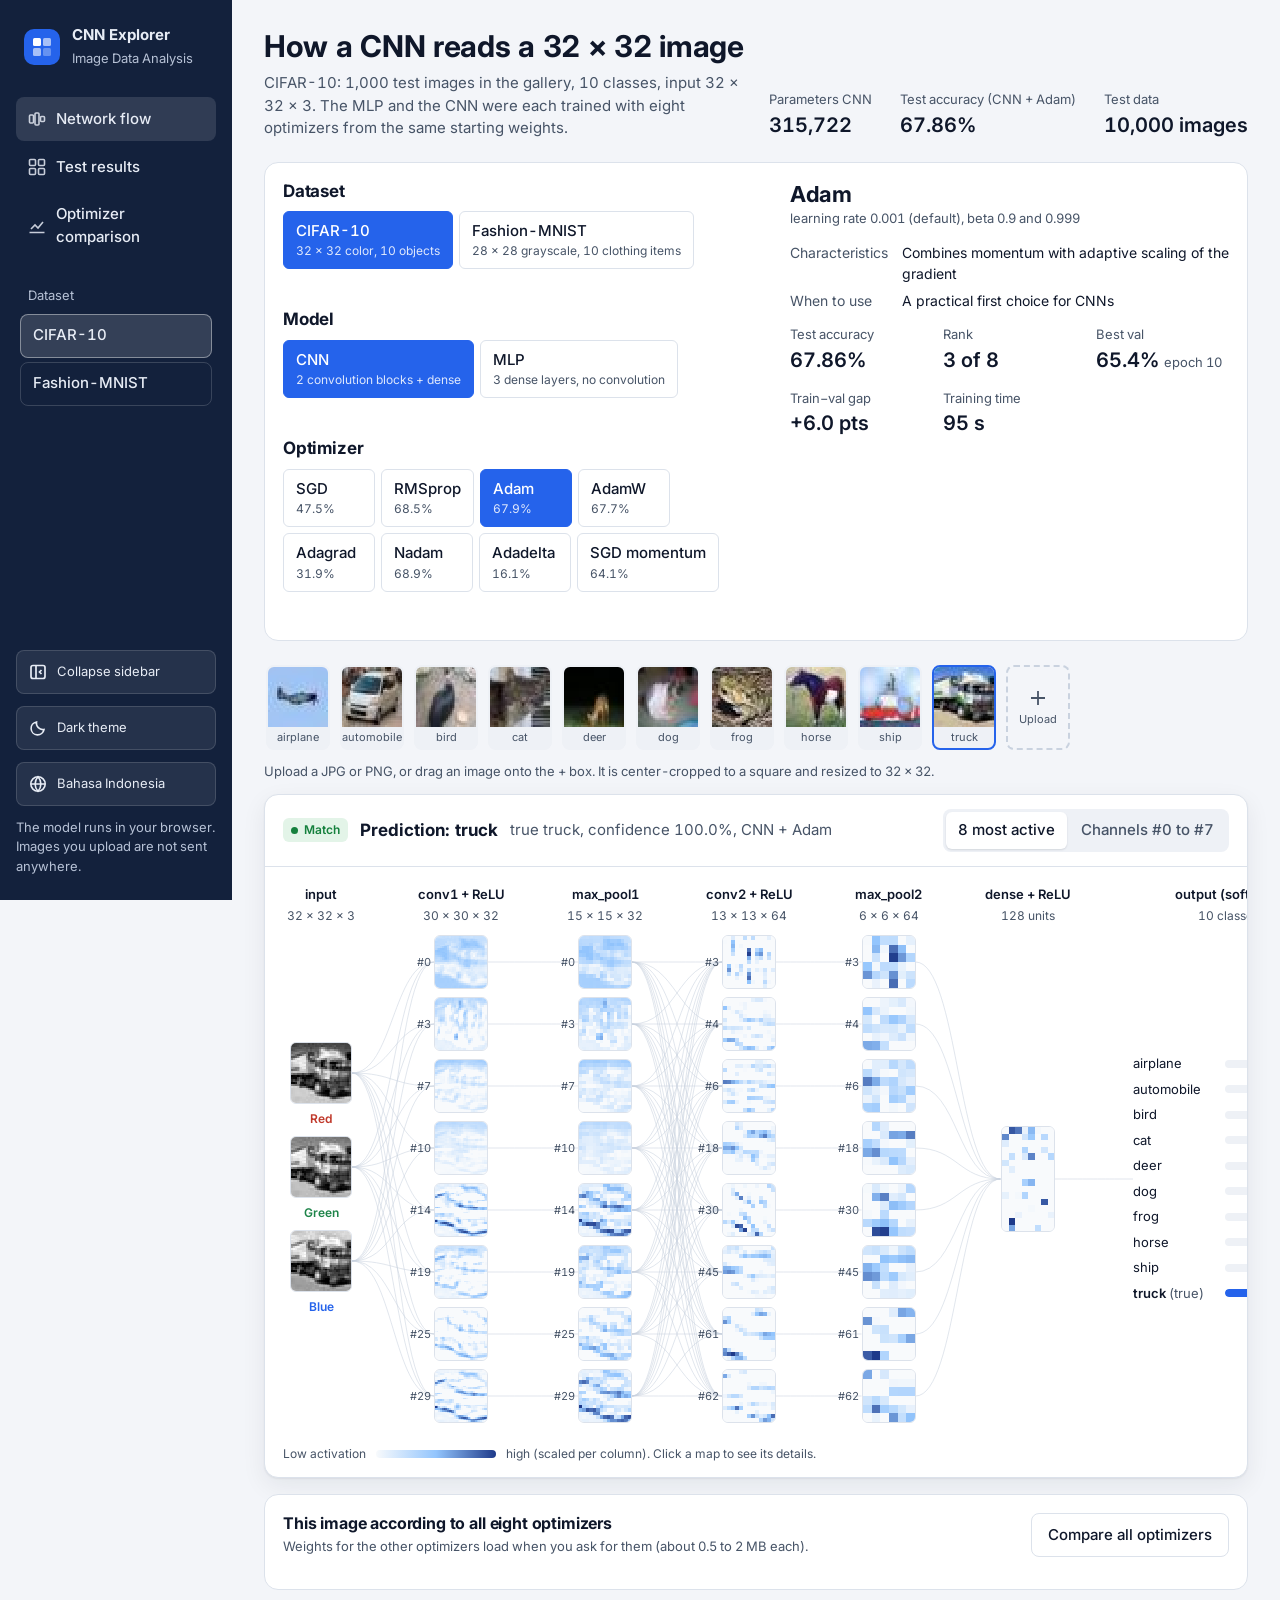
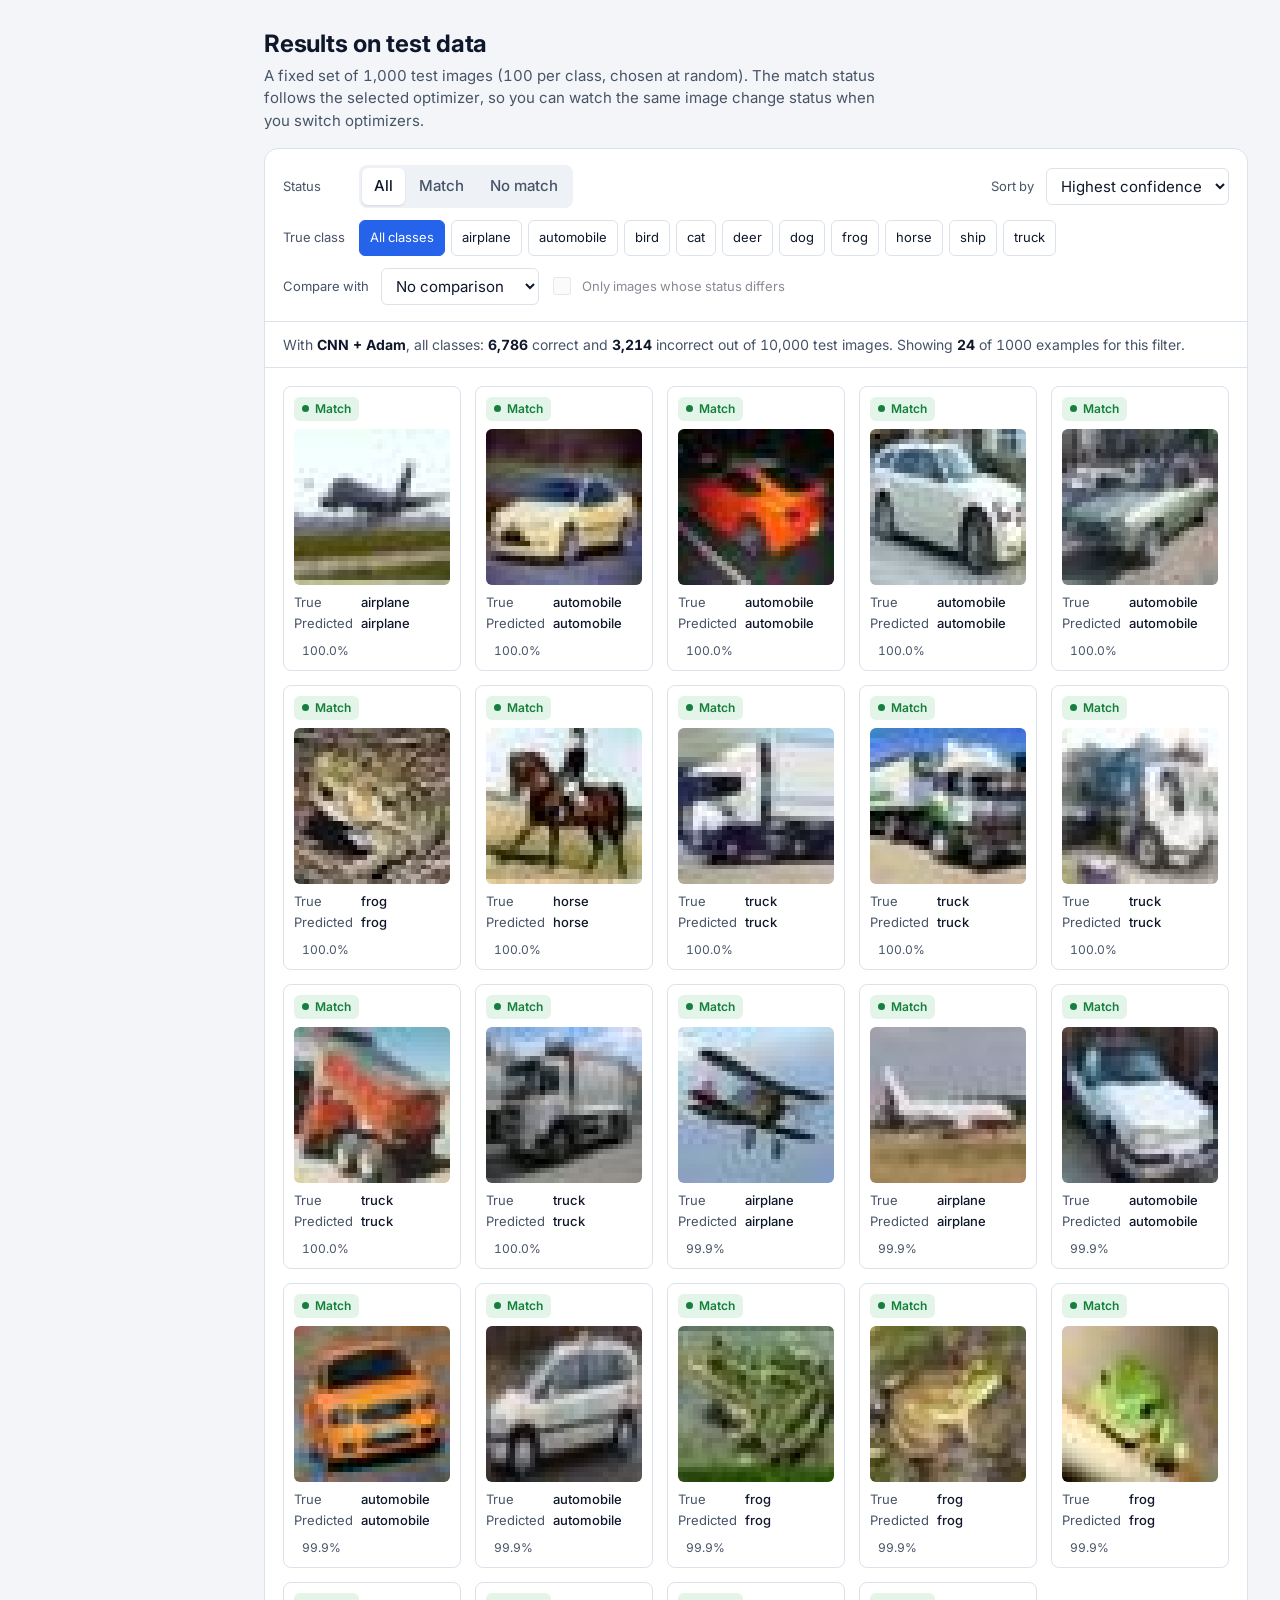
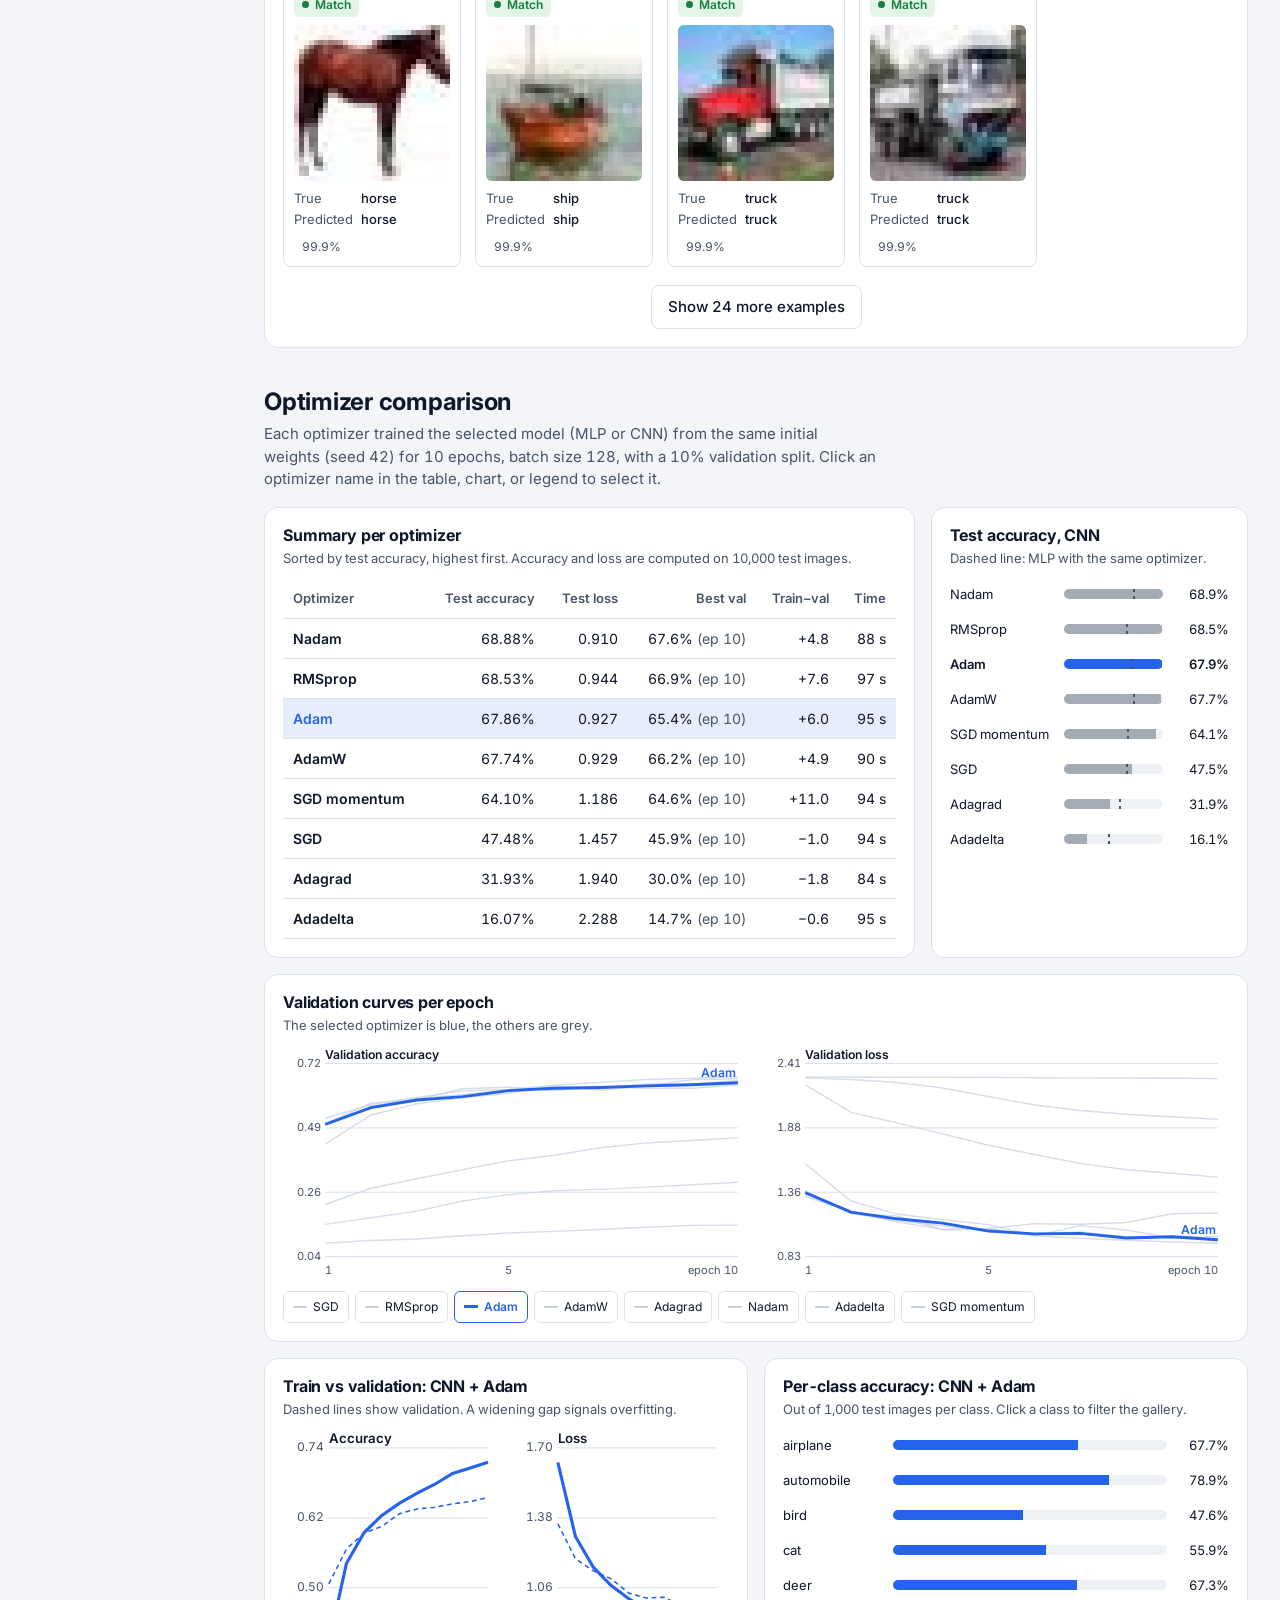
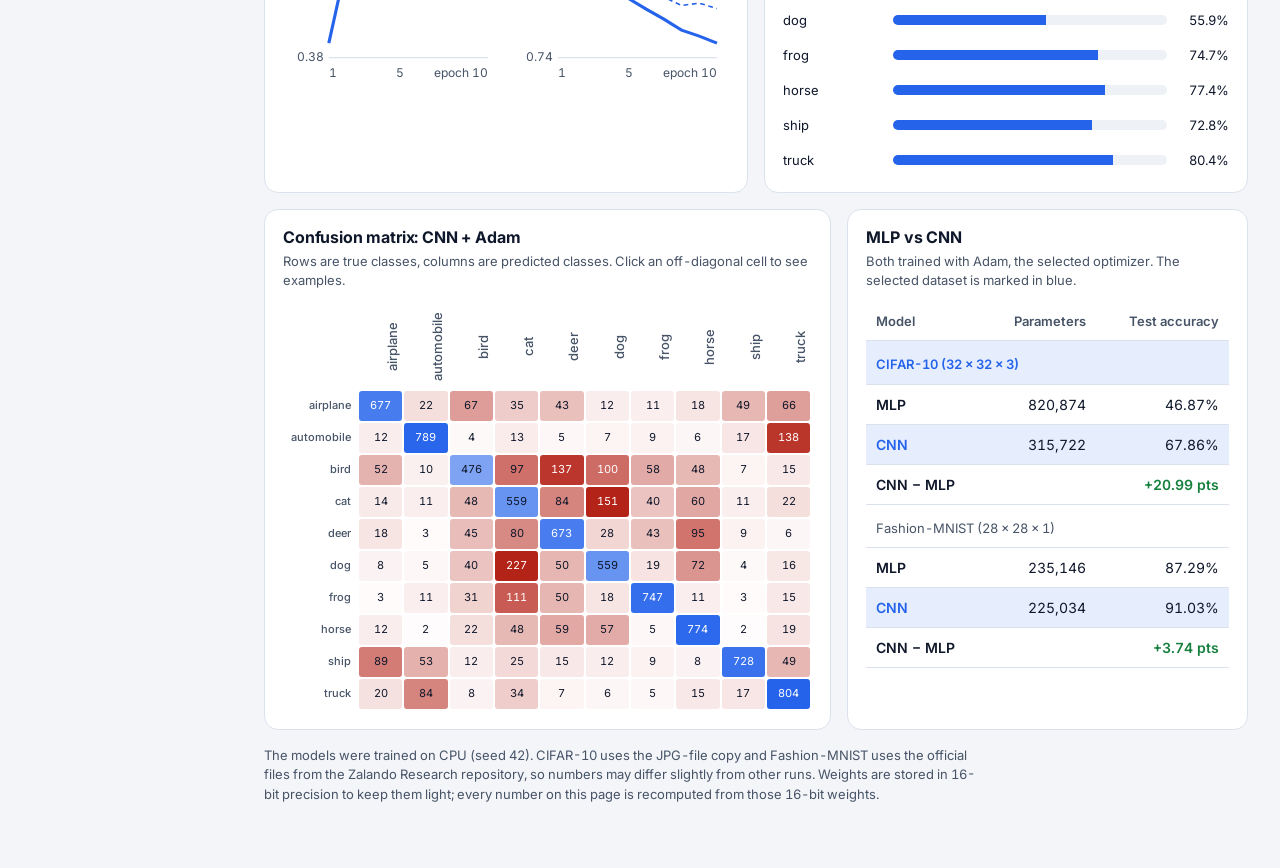
==== commit a3eb6e01: "Add MLP/CNN model switch, collapsible sidebar, and trained models" ====
--- a/dashboard/index.html
+++ b/dashboard/index.html
@@ -321,9 +321,31 @@
 .pcls button span:first-child{overflow:hidden;text-overflow:ellipsis;white-space:nowrap}
 tr.grp.sel td{color:var(--accent);font-weight:600}
 .cm thead th{white-space:nowrap;height:84px}
+.brand{position:relative}
+.brand-text{min-width:0}
+[hidden]{display:none!important}
+.rail-toggle .chev{transition:transform .2s;transform-origin:11.5px 9px}
+.app{transition:grid-template-columns .2s ease}
+@media (min-width:861px){
+.app.rail-collapsed{grid-template-columns:76px minmax(0,1fr)}
+.rail-collapsed .rail{padding:20px 12px;align-items:center}
+.rail-collapsed .brand{flex-direction:column;padding:0;gap:10px}
+.rail-collapsed .brand-text,.rail-collapsed .rail-ds,.rail-collapsed .rail-foot p{display:none}
+.rail-collapsed .rail-toggle .chev{transform:scaleX(-1)}
+.rail-collapsed .nav a{justify-content:center;padding:10px}
+.rail-collapsed .nav a,.rail-collapsed .theme-btn{width:52px}
+.rail-collapsed .theme-btn{justify-content:center;padding:10px 0}
+.rail-collapsed .lbl,.rail-collapsed #themeLbl,.rail-collapsed #railLbl,.rail-collapsed .lang-btn span{position:absolute;width:1px;height:1px;overflow:hidden;clip:rect(0 0 0 0);white-space:nowrap}
+.rail-collapsed .lang-btn{flex-direction:column;gap:2px;font-size:11px}
+.rail-collapsed .lang-short{display:inline}
+.rail-collapsed .rail-foot{align-items:center}
+}
+.flow.mlp{grid-template-columns:repeat(5,auto);min-width:860px}
+tr.sel th{color:var(--accent)}
 .span-4{grid-column:span 4}.span-8{grid-column:span 8}
 @media (max-width:1100px){.span-4,.span-8{grid-column:span 12}.optbox{grid-template-columns:1fr}}
-@media (max-width:860px){.rail-ds{display:none}.dsbtn{min-width:0;flex:1}.lang-btn span{display:none}.lang-short{display:inline}.curves2{grid-template-columns:1fr}.optbtn{min-width:0}}
+@media (prefers-reduced-motion:reduce){.app,.rail-toggle .chev{transition:none}}
+@media (max-width:860px){.rail-ds,.rail-toggle{display:none}.dsbtn{min-width:0;flex:1}.lang-btn span{display:none}.lang-short{display:inline}.curves2{grid-template-columns:1fr}.optbtn{min-width:0}}
 </style>
 </head>
 <body>
@@ -333,12 +355,12 @@
       <div class="brand-mark" aria-hidden="true">
         <svg width="20" height="20" viewBox="0 0 20 20"><rect x="1" y="1" width="8" height="8" rx="1.5" fill="#fff"/><rect x="11" y="1" width="8" height="8" rx="1.5" fill="#fff" opacity=".6"/><rect x="1" y="11" width="8" height="8" rx="1.5" fill="#fff" opacity=".6"/><rect x="11" y="11" width="8" height="8" rx="1.5" fill="#fff" opacity=".3"/></svg>
       </div>
-      <div><b>CNN Explorer</b><span>Image Data Analysis</span></div>
+      <div class="brand-text"><b>CNN Explorer</b><span>Image Data Analysis</span></div>
     </div>
-    <nav class="nav" aria-label="Page sections">
-      <a href="#alur" class="on"><svg width="18" height="18" viewBox="0 0 18 18" fill="none" stroke="currentColor" stroke-width="1.6"><rect x="1.5" y="5" width="4" height="8" rx="1"/><rect x="7" y="3" width="4" height="12" rx="1"/><rect x="12.5" y="6.5" width="4" height="5" rx="1"/></svg>Network flow</a>
-      <a href="#hasil"><svg width="18" height="18" viewBox="0 0 18 18" fill="none" stroke="currentColor" stroke-width="1.6"><rect x="1.5" y="1.5" width="6" height="6" rx="1"/><rect x="10.5" y="1.5" width="6" height="6" rx="1"/><rect x="1.5" y="10.5" width="6" height="6" rx="1"/><rect x="10.5" y="10.5" width="6" height="6" rx="1"/></svg>Test results</a>
-      <a href="#training"><svg width="18" height="18" viewBox="0 0 18 18" fill="none" stroke="currentColor" stroke-width="1.6"><path d="M1.5 15.5h15M3 12l4-4 3 3 5-6"/></svg>Optimizer comparison</a>
+    <nav class="nav" id="railNav" aria-label="Page sections">
+      <a href="#alur" class="on"><svg width="18" height="18" viewBox="0 0 18 18" fill="none" stroke="currentColor" stroke-width="1.6"><rect x="1.5" y="5" width="4" height="8" rx="1"/><rect x="7" y="3" width="4" height="12" rx="1"/><rect x="12.5" y="6.5" width="4" height="5" rx="1"/></svg><span class="lbl">Network flow</span></a>
+      <a href="#hasil"><svg width="18" height="18" viewBox="0 0 18 18" fill="none" stroke="currentColor" stroke-width="1.6"><rect x="1.5" y="1.5" width="6" height="6" rx="1"/><rect x="10.5" y="1.5" width="6" height="6" rx="1"/><rect x="1.5" y="10.5" width="6" height="6" rx="1"/><rect x="10.5" y="10.5" width="6" height="6" rx="1"/></svg><span class="lbl">Test results</span></a>
+      <a href="#training"><svg width="18" height="18" viewBox="0 0 18 18" fill="none" stroke="currentColor" stroke-width="1.6"><path d="M1.5 15.5h15M3 12l4-4 3 3 5-6"/></svg><span class="lbl">Optimizer comparison</span></a>
     </nav>
     <div class="rail-ds">
       <p id="lblDsRail">Dataset</p>
@@ -348,6 +370,10 @@
       </div>
     </div>
     <div class="rail-foot">
+      <button class="theme-btn rail-toggle" id="railBtn" type="button" aria-expanded="true" aria-controls="railNav" title="Collapse sidebar">
+        <svg width="18" height="18" viewBox="0 0 18 18" fill="none" stroke="currentColor" stroke-width="1.7" aria-hidden="true"><rect x="2" y="2.5" width="14" height="13" rx="2"/><path d="M7 2.5v13"/><path class="chev" d="M12.5 7l-2 2 2 2"/></svg>
+        <span id="railLbl">Collapse sidebar</span>
+      </button>
       <button class="theme-btn" id="themeBtn" type="button" aria-label="Switch between light and dark theme">
         <svg width="18" height="18" viewBox="0 0 18 18" fill="none" stroke="currentColor" stroke-width="1.6" aria-hidden="true"><path d="M15 10.5A6.5 6.5 0 0 1 7.5 3a6.5 6.5 0 1 0 7.5 7.5Z"/></svg>
         <span id="themeLbl">Dark theme</span>
@@ -377,6 +403,12 @@
             <button type="button" class="optbtn dsbtn" data-ds="fashion" aria-pressed="false"><span>Fashion-MNIST</span><small>28 × 28 grayscale, 10 clothing items</small></button>
           </div>
           <p class="optmsg" id="dsMsg" aria-live="polite"></p>
+          <h2 id="lblModel" style="margin-top:10px">Model</h2>
+          <div class="dslist" role="group" aria-labelledby="lblModel">
+            <button type="button" class="optbtn dsbtn" data-model="cnn" aria-pressed="true"><span>CNN</span><small>2 convolution blocks + dense</small></button>
+            <button type="button" class="optbtn dsbtn" data-model="mlp" aria-pressed="false"><span>MLP</span><small>3 dense layers, no convolution</small></button>
+          </div>
+          <p class="optmsg" id="mdMsg" aria-live="polite"></p>
           <h2 id="lblOpt" style="margin-top:10px">Optimizer</h2>
           <div class="optlist" role="group" aria-labelledby="lblOpt" id="optList"></div>
           <p class="optmsg" id="optMsg" aria-live="polite"></p>
@@ -394,7 +426,7 @@
       <div class="panel flow-wrap" id="flowWrap" style="margin-top:12px">
         <div class="flow-bar">
           <div class="verdict-line" id="verdict" aria-live="polite"></div>
-          <div class="seg" role="group" aria-label="Channels shown">
+          <div class="seg" id="chSeg" role="group" aria-label="Channels shown">
             <button type="button" data-ch="top" aria-pressed="true">8 most active</button>
             <button type="button" data-ch="first" aria-pressed="false">Channels #0 to #7</button>
           </div>
@@ -409,7 +441,7 @@
         <div class="c-head">
           <div>
             <h3>This image according to all eight optimizers</h3>
-            <p class="note" id="cmpNote">Weights for the other optimizers load when you ask for them (under 1 MB each).</p>
+            <p class="note" id="cmpNote">Weights for the other optimizers load when you ask for them (about 0.5 to 2 MB each).</p>
           </div>
           <button class="btn" type="button" id="cmpBtn">Compare all optimizers</button>
         </div>
@@ -462,7 +494,7 @@
       <div class="sec-head">
         <div>
           <h2>Optimizer comparison</h2>
-          <p>Each optimizer trained the same CNN from the same initial weights (seed 42) for 10 epochs, batch size 128, with a 10% validation split. Click an optimizer name in the table, chart, or legend to select it.</p>
+          <p>Each optimizer trained the selected model (MLP or CNN) from the same initial weights (seed 42) for 10 epochs, batch size 128, with a 10% validation split. Click an optimizer name in the table, chart, or legend to select it.</p>
         </div>
       </div>
       <div class="train-grid">
@@ -472,8 +504,8 @@
           <div style="overflow-x:auto"><table id="optTable"></table></div>
         </div>
         <div class="panel span-4">
-          <h3>Test accuracy</h3>
-          <p class="note">Dashed line: MLP trained with Adam, for reference.</p>
+          <h3 id="accTitle">Test accuracy</h3>
+          <p class="note" id="accNote"></p>
           <div class="bars" id="accBars"></div>
         </div>
         <div class="panel span-12">
@@ -499,7 +531,7 @@
         </div>
         <div class="panel span-5">
           <h3>MLP vs CNN</h3>
-          <p class="note">Both models were trained with Adam. The selected dataset is marked in blue.</p>
+          <p class="note" id="mvcNote"></p>
           <table id="cmpTable"></table>
         </div>
       </div>
@@ -515,15 +547,17 @@
 const tx=(o,k)=>o[LANG==="en"?k+"_en":k];
 let D, atlasCtx, CLS, SUMMARY=null;
 const DSC = {};               // dataset key -> {D, atlasCtx}
-const WCACHE = {};            // "<dataset>/<slug>" -> weights
-const wk = (slug,ds=S.ds)=>ds+"/"+slug;
-const S = {ds:"cifar10", inv:true, opt:"adam", cur:null, chMode:"top", sel:null, status:"all", cls:-1, pred:null, sort:"hi", shown:24, uploads:[], cmp:"", diff:false, cmpAll:false};
+const WCACHE = {};            // "<dataset>/<model>-<slug>" -> weights
+const wk = (slug,ds=S.ds,model=S.model)=>ds+"/"+model+"-"+slug;
+const S = {ds:"cifar10", model:"cnn", inv:true, opt:"adam", cur:null, chMode:"top", sel:null, status:"all", cls:-1, pred:null, sort:"hi", shown:24, uploads:[], cmp:"", diff:false, cmpAll:false};
 const $ = s=>document.querySelector(s);
 const nf = (v,d=0)=>v.toLocaleString(LOCALE,{minimumFractionDigits:d,maximumFractionDigits:d});
 const pct = (v,d=1)=>nf(v*100,d)+"%";
 const css = n=>getComputedStyle(document.documentElement).getPropertyValue(n).trim();
 const hex = h=>{h=h.replace("#","");return [0,2,4].map(i=>parseInt(h.slice(i,i+2),16));};
-const O = slug=>D.opts.find(o=>o.slug===slug);
+const OPTS = ()=>D.models[S.model].opts;
+const MODEL = ()=>S.model.toUpperCase();
+const O = slug=>{const o=OPTS().find(o=>o.slug===slug);return o&&{...D.meta[slug],...o};};
 const optOf = ()=>O(S.opt);
 
 function f16(b64){const s=atob(b64),u=new Uint8Array(s.length);for(let i=0;i<s.length;i++)u[i]=s.charCodeAt(i);
@@ -531,10 +565,11 @@
   for(let i=0;i<h.length;i++){const x=h[i],sg=x&0x8000?-1:1,e=(x>>10)&31,f=x&1023;
     o[i]=e===0?sg*f*Math.pow(2,-24):e===31?(f?NaN:sg*Infinity):sg*(1+f/1024)*Math.pow(2,e-15);}
   return o;}
-async function loadW(slug,ds=S.ds){
-  const key=wk(slug,ds);if(WCACHE[key])return WCACHE[key];
-  const r=await fetch(`data/${ds}/w-${slug}.json`);if(!r.ok)throw new Error(r.status);const j=await r.json(),W={};
-  for(const k in j.weights){const L=j.weights[k];W[k]={w:f16(L.w),b:f16(L.b),shape:L.shape};}
+async function loadW(slug,ds=S.ds,model=S.model){
+  const key=wk(slug,ds,model);if(WCACHE[key])return WCACHE[key];
+  const r=await fetch(`data/${ds}/w-${model}-${slug}.json`);if(!r.ok)throw new Error(r.status);const j=await r.json();
+  const L=j.layers.map(l=>({kind:l.kind,w:f16(l.w),b:f16(l.b),shape:l.shape}));
+  const W=model==="cnn"?{model,conv1:L[0],conv2:L[1],dense:L[2],output:L[3]}:{model,h1:L[0],h2:L[1],output:L[2]};
   W.ref=j.ref;WCACHE[key]=W;return W;}
 async function loadDS(ds){
   if(DSC[ds])return DSC[ds];
@@ -562,12 +597,14 @@
   for(let i=0;i<I;i++){const v=x[i];if(v===0)continue;const r=i*O2;for(let o=0;o<O2;o++)y[o]+=v*L.w[r+o];}
   if(relu)for(let o=0;o<O2;o++)if(y[o]<0)y[o]=0;return y;}
 function forward(px,W,full=true){
-  const g=G(),inp={d:px,h:g.H,w:g.H,c:g.C};
-  const c1=conv(px,g.H,g.H,g.C,W.conv1),p1=pool(c1),c2=conv(p1.d,p1.h,p1.w,32,W.conv2),p2=pool(c2);
-  const h=dense(p2.d,W.dense,true),z=dense(h,W.output,false);
+  const g=G(),inp={d:px,h:g.H,w:g.H,c:g.C};let z,out;
+  if(W.model==="mlp"){   // Flatten keeps the channels-last order, so the pixel array is already the flattened vector
+    const h1=dense(px,W.h1,true),h2=dense(h1,W.h2,true);z=dense(h2,W.output,false);out={model:"mlp",inp,flat:px,h1,h2};}
+  else{const c1=conv(px,g.H,g.H,g.C,W.conv1),p1=pool(c1),c2=conv(p1.d,p1.h,p1.w,32,W.conv2),p2=pool(c2);
+    const h=dense(p2.d,W.dense,true);z=dense(h,W.output,false);out={model:"cnn",inp,c1,p1,c2,p2,h};}
   const m=Math.max(...z),e=z.map(v=>Math.exp(v-m)),s=e.reduce((a,b)=>a+b,0);
   const prob=Array.from(e,v=>v/s);
-  return full?{inp,c1,p1,c2,p2,h,prob}:{prob};}
+  return full?{...out,prob}:{prob};}
 
 /* ---------- drawing ---------- */
 function ramp(t){const a=hex(css("--map0")),b=hex(css("--map1")),c=hex(css("--map2"));
@@ -598,15 +635,15 @@
 /* ---------- optimizer control ---------- */
 function bestVal(o){const v=o.hist.val_accuracy,m=Math.max(...v);return [m,v.indexOf(m)+1];}
 function buildOptList(){const L=$("#optList");L.innerHTML="";
-  D.opts.forEach(o=>{const b=document.createElement("button");b.type="button";b.className="optbtn";b.dataset.slug=o.slug;
+  OPTS().forEach(o=>{const b=document.createElement("button");b.type="button";b.className="optbtn";b.dataset.slug=o.slug;
     b.setAttribute("aria-pressed",o.slug===S.opt?"true":"false");
     b.setAttribute("aria-label",`${o.name}, test accuracy ${pct(o.acc)}`);
     b.innerHTML=`<span>${o.name}</span><small>${pct(o.acc)}</small>`;b.onclick=()=>setOpt(o.slug);L.append(b);});}
 function renderOptInfo(){const o=optOf(),[bv,be]=bestVal(o),gap=o.hist.accuracy.at(-1)-o.hist.val_accuracy.at(-1);
-  const rank=[...D.opts].sort((a,b)=>b.acc-a.acc).findIndex(x=>x.slug===o.slug)+1;
+  const rank=[...OPTS()].sort((a,b)=>b.acc-a.acc).findIndex(x=>x.slug===o.slug)+1;
   $("#optInfo").innerHTML=`<h3>${o.name}</h3><p class="cfg">${tx(o,"cfg")}</p>
    <dl><dt>Characteristics</dt><dd>${tx(o,"ch")}</dd><dt>When to use</dt><dd>${tx(o,"use")}</dd></dl>
-   <div class="optstats"><div>Test accuracy<b>${pct(o.acc,2)}</b></div><div>Rank<b>${rank} of ${D.opts.length}</b></div>
+   <div class="optstats"><div>Test accuracy<b>${pct(o.acc,2)}</b></div><div>Rank<b>${rank} of ${OPTS().length}</b></div>
    <div>Best val<b>${pct(bv)} <span style="font-size:13px;color:var(--muted);font-weight:400">epoch ${be}</span></b></div>
    <div>Train−val gap<b>${gap>=0?"+":"−"}${nf(Math.abs(gap)*100,1)} pts</b></div><div>Training time<b>${nf(o.time,0)} s</b></div></div>`;}
 let optSeq=0;
@@ -623,7 +660,7 @@
   if(S.cur){S.cur.res=forward(curPx(),WCACHE[wk(slug)]);if(S.sel)closeDetail();renderFlow();renderCompare();}
 }
 function renderFacts(){const o=optOf();
-  $("#facts").innerHTML=`<div><dt>Parameters</dt><dd>${nf(D.params)}</dd></div><div><dt>Test accuracy (${o.name})</dt><dd>${pct(o.acc,2)}</dd></div><div><dt>Test data</dt><dd>10,000 images</dd></div>`;}
+  $("#facts").innerHTML=`<div><dt>Parameters ${MODEL()}</dt><dd>${nf(D.models[S.model].params)}</dd></div><div><dt>Test accuracy (${MODEL()} + ${o.name})</dt><dd>${pct(o.acc,2)}</dd></div><div><dt>Test data</dt><dd>10,000 images</dd></div>`;}
 
 /* ---------- strip ---------- */
 function buildStrip(){const st=$("#strip");st.innerHTML="";
@@ -667,14 +704,13 @@
 function maxOf(t,chs){let m=0;for(const c of chs)for(let i=c;i<t.d.length;i+=t.c)if(t.d[i]>m)m=t.d[i];return m;}
 const dims=t=>`${t.h} × ${t.w} × ${t.c}`;
 function renderFlow(){if(!S.cur)return;const r=S.cur.res,fl=$("#flow");fl.innerHTML="";
-  const ch1=pickCh(r.c1),ch2=pickCh(r.c2);
-  const cols=[
-    {key:"inp",t:r.inp,name:"input",sub:dims(r.inp),chs:[...Array(r.inp.c).keys()],gray:true},
+  const cnn=r.model==="cnn";$("#chSeg").hidden=!cnn;fl.classList.toggle("mlp",!cnn);
+  const cols=[{key:"inp",t:r.inp,name:"input",sub:dims(r.inp),chs:[...Array(r.inp.c).keys()],gray:true}];
+  if(cnn){const ch1=pickCh(r.c1),ch2=pickCh(r.c2);cols.push(
     {key:"c1",t:r.c1,name:"conv1 + ReLU",sub:dims(r.c1),chs:ch1},
     {key:"p1",t:r.p1,name:"max_pool1",sub:dims(r.p1),chs:ch1},
     {key:"c2",t:r.c2,name:"conv2 + ReLU",sub:dims(r.c2),chs:ch2},
-    {key:"p2",t:r.p2,name:"max_pool2",sub:dims(r.p2),chs:ch2},
-  ];
+    {key:"p2",t:r.p2,name:"max_pool2",sub:dims(r.p2),chs:ch2});}
   const svg=document.createElementNS("http://www.w3.org/2000/svg","svg");svg.setAttribute("class","links");svg.setAttribute("aria-hidden","true");fl.append(svg);
   const colEls=[];const dark=document.documentElement.dataset.theme==="dark";
   cols.forEach(col=>{const el=document.createElement("div");el.className="col";
@@ -690,13 +726,17 @@
       if(col.gray){const t=document.createElement("div");t.className="chan";
         t.style.color=G().C===1?"var(--muted)":(dark?["#FF8A7A","#4ADE80","#6EA0FF"]:["#C0392B","#1E8449","#2563EB"])[c];t.textContent=CHN_CAP()[c];maps.append(t);}});
     el.append(maps);fl.append(el);colEls.push(el);});
-  const de=document.createElement("div");de.className="col dense";
+  if(cnn){const de=document.createElement("div");de.className="col dense";
   de.innerHTML=`<div class="col-h"><b>dense + ReLU</b><small>128 units</small></div>`;
   const dm=document.createElement("div");dm.className="maps";const db=document.createElement("button");db.type="button";db.className="map";db.dataset.col="dense";
   db.setAttribute("aria-label","Dense, 128 units. Open details");const dc=document.createElement("canvas");
   const dmax=Math.max(...r.h);paint(dc,r.h,8,16,dmax,"ramp");db.append(dc);db.onclick=()=>openDense(dmax);
   db.onmouseenter=db.onfocus=()=>hot(db,true);db.onmouseleave=db.onblur=()=>hot(db,false);
-  dm.append(db);de.append(dm);fl.append(de);colEls.push(de);
+  dm.append(db);de.append(dm);fl.append(de);colEls.push(de);}
+  else{const n=r.flat.length,H=G().H;
+    colEls.push(vecCol(fl,"flat","flatten",`${nf(n)} values`,r.flat,H,n/H,"Flatten. Open details"));
+    colEls.push(vecCol(fl,"h1","dense1 + ReLU","256 units",r.h1,16,16,"Dense1, 256 units. Open details"));
+    colEls.push(vecCol(fl,"h2","dense2 + ReLU","128 units",r.h2,8,16,"Dense2, 128 units. Open details"));}
   const oe=document.createElement("div");oe.className="col";
   oe.innerHTML=`<div class="col-h"><b>output (softmax)</b><small>10 classes</small></div>`;
   const om=document.createElement("div");om.className="out";
@@ -704,14 +744,22 @@
   r.prob.forEach((p,i)=>{const row=document.createElement("div");row.className="out-row"+(i===top?" top":"")+(i===S.cur.truth?" truth":"");
     row.innerHTML=`<span>${CLS[i]}</span><span class="bar"><i style="width:${(p*100).toFixed(1)}%"></i></span><em>${pct(p)}</em>`;om.append(row);});
   oe.append(om);fl.append(oe);colEls.push(oe);
-  const v=$("#verdict"),on=optOf().name;
-  if(S.cur.truth===null)v.innerHTML=`<span class="tab unk">True label unknown</span><strong>Prediction: ${CLS[top]}</strong><span style="color:var(--muted)">confidence ${pct(r.prob[top])}, optimizer ${on}</span>`;
-  else{const ok=top===S.cur.truth;v.innerHTML=`<span class="tab ${ok?"ok":"bad"}">${ok?"Match":"No match"}</span><strong>Prediction: ${CLS[top]}</strong><span style="color:var(--muted)">true ${CLS[S.cur.truth]}, confidence ${pct(r.prob[top])}, optimizer ${on}</span>`;}
-  flowState={colEls};requestAnimationFrame(drawLinks);}
+  const v=$("#verdict"),on=MODEL()+" + "+optOf().name;
+  if(S.cur.truth===null)v.innerHTML=`<span class="tab unk">True label unknown</span><strong>Prediction: ${CLS[top]}</strong><span style="color:var(--muted)">confidence ${pct(r.prob[top])}, ${on}</span>`;
+  else{const ok=top===S.cur.truth;v.innerHTML=`<span class="tab ${ok?"ok":"bad"}">${ok?"Match":"No match"}</span><strong>Prediction: ${CLS[top]}</strong><span style="color:var(--muted)">true ${CLS[S.cur.truth]}, confidence ${pct(r.prob[top])}, ${on}</span>`;}
+  flowState={colEls,cnn};requestAnimationFrame(drawLinks);}
+/* one column holding a single vector (MLP layers, flatten), drawn as a small grid */
+function vecCol(fl,key,name,sub,vals,gw,gh,label){const el=document.createElement("div");el.className="col dense";
+  el.innerHTML=`<div class="col-h"><b>${name}</b><small>${sub}</small></div>`;
+  const m=document.createElement("div");m.className="maps";const b=document.createElement("button");b.type="button";b.className="map";b.dataset.col=key;
+  b.setAttribute("aria-label",label);const cv=document.createElement("canvas");let mx=0;for(const v of vals)if(v>mx)mx=v;
+  paint(cv,vals,gw,gh,mx,key==="flat"?"gray":"ramp");cv.style.width="52px";cv.style.height=Math.round(52*gh/gw)+"px";b.append(cv);
+  b.onclick=()=>openVec(key,mx);b.onmouseenter=b.onfocus=()=>hot(b,true);b.onmouseleave=b.onblur=()=>hot(b,false);
+  m.append(b);el.append(m);fl.append(el);return el;}
 function drawLinks(){if(!flowState)return;const fl=$("#flow"),svg=fl.querySelector("svg.links");if(!svg)return;const fr=fl.getBoundingClientRect();
   svg.innerHTML="";const pts=el=>[...el.querySelectorAll(".maps > .map, .out")].map(m=>{const b=m.getBoundingClientRect();return {el:m,l:b.left-fr.left,r:b.right-fr.left,y:b.top-fr.top+b.height/2};});
   const C=flowState.colEls.map(pts);
-  for(let k=0;k<C.length-1;k++){const A=C[k],B=C[k+1],one=(k===1||k===3);
+  for(let k=0;k<C.length-1;k++){const A=C[k],B=C[k+1],one=flowState.cnn&&(k===1||k===3);
     A.forEach((a,ai)=>B.forEach((b,bi)=>{if(one&&ai!==bi)return;
       const p=document.createElementNS("http://www.w3.org/2000/svg","path"),mx=(a.r+b.l)/2;
       p.setAttribute("d",`M${a.r} ${a.y}C${mx} ${a.y} ${mx} ${b.y} ${b.l} ${b.y}`);p._a=a.el;p._b=b.el;svg.append(p);}));}}
@@ -752,19 +800,40 @@
    <button class="icon-btn" type="button" id="dClose" aria-label="Close details">${closeSvg}</button></div>
    <div class="stats"><div>Active units (&gt; 0)<b>${act} of 128</b></div><div>Maximum<b>${nf(mx,3)}</b></div></div></div>`;
   paint(d.querySelector("canvas"),r.h,8,16,mx,"ramp");d.querySelector("#dClose").onclick=closeDetail;}
+function openVec(key,mx){const r=S.cur.res,W=WCACHE[wk(S.opt)],d=$("#detail");d.hidden=false;S.sel={col:key};
+  document.querySelectorAll(".map[aria-pressed]").forEach(b=>b.setAttribute("aria-pressed",b.dataset.col===key?"true":"false"));
+  const g=G(),n=r.flat.length,vals=key==="flat"?r.flat:key==="h1"?r.h1:r.h2,[gw,gh]=key==="flat"?[g.H,n/g.H]:key==="h1"?[16,16]:[8,16];
+  const act=vals.filter(v=>v>0).length,run=MODEL()+" + "+optOf().name;
+  const T={flat:[`flatten, ${nf(n)} values`,`The ${g.H} × ${g.H} × ${g.C} image is flattened into one vector of ${nf(n)} numbers. From here on, pixel position no longer matters: neighbouring pixels are treated the same as pixels far apart. This is the main difference between an MLP and a CNN.`],
+    h1:[`dense1 + ReLU, 256 units (${run})`,`Each unit receives all ${nf(n)} input values (${nf(n)} × 256 + 256 = ${nf(n*256+256)} parameters, the largest layer in this MLP). Shown as a 16 × 16 grid.`],
+    h2:[`dense2 + ReLU, 128 units (${run})`,`Each unit receives the 256 values from dense1 (256 × 128 + 128 = 32,896 parameters). Shown as an 8 × 16 grid.`]}[key];
+  const big=Math.round(208*gh/gw)>320?[Math.round(320*gw/gh),320]:[208,Math.round(208*gh/gw)];
+  d.innerHTML=`<div class="detail-big"><canvas style="width:${big[0]}px;height:${big[1]}px"></canvas></div><div>
+   <div class="d-head"><div><h3>${T[0]}</h3><p>${T[1]}</p></div>
+   <button class="icon-btn" type="button" id="dClose" aria-label="Close details">${closeSvg}</button></div>
+   <div class="stats">${key==="flat"?"":`<div>Active units (&gt; 0)<b>${act} of ${vals.length}</b></div>`}<div>Maximum<b>${nf(mx,3)}</b></div></div><div id="kwrap"></div></div>`;
+  paint(d.querySelector("canvas"),vals,gw,gh,mx,key==="flat"?"gray":"ramp");
+  if(key==="h1"){let u=0;for(let i=1;i<vals.length;i++)if(vals[i]>vals[u])u=i;
+    const kw=d.querySelector("#kwrap"),C=g.C,H=g.H;let km=0;for(let i=0;i<n;i++)km=Math.max(km,Math.abs(W.h1.w[i*256+u]));
+    kw.innerHTML=`<p style="margin:0 0 6px;font-size:13px">Incoming weights of unit #${u}, the most active unit for this image, arranged back into the image shape. Red is negative, blue is positive: this is the pattern the unit "looks for" across the whole image at once.</p><div class="kernels"></div>`;
+    const kk=kw.querySelector(".kernels");
+    for(let c=0;c<C;c++){const v=new Float32Array(H*H);for(let p=0;p<H*H;p++)v[p]=W.h1.w[(p*C+c)*256+u];
+      const k=document.createElement("div");k.className="kern";const cv=document.createElement("canvas");paintDiv(cv,v,H,H,km);cv.style.width="96px";cv.style.height="96px";
+      const lab=document.createElement("span");lab.textContent=CHN()[c];k.append(cv,lab);kk.append(k);}}
+  d.querySelector("#dClose").onclick=closeDetail;}
 function closeDetail(){$("#detail").hidden=true;S.sel=null;document.querySelectorAll(".map[aria-pressed]").forEach(b=>b.setAttribute("aria-pressed","false"));}
 document.addEventListener("keydown",e=>{if(e.key==="Escape"&&!$("#detail").hidden)closeDetail();});
 
 /* ---------- compare all optimizers for current image ---------- */
 async function loadAll(){const b=$("#cmpBtn");b.disabled=true;b.textContent="Loading weights…";$("#cmpNote").textContent="Loading weights for all eight optimizers…";
-  const ds=S.ds,res=await Promise.allSettled(D.opts.map(o=>loadW(o.slug,ds)));if(ds!==S.ds){b.disabled=false;return;}const fail=res.filter(r=>r.status==="rejected").length;
+  const ds=S.ds,md=S.model,res=await Promise.allSettled(OPTS().map(o=>loadW(o.slug,ds,md)));if(ds!==S.ds||md!==S.model){b.disabled=false;return;}const fail=res.filter(r=>r.status==="rejected").length;
   S.cmpAll=true;b.disabled=false;
   if(fail){b.textContent="Retry loading";$("#cmpNote").textContent=`${fail} optimizer(s) failed to load. Press the button to try again.`;}
   else{b.hidden=true;$("#cmpNote").textContent="Click a card to use that optimizer across the whole dashboard.";}
   renderCompare();}
 function renderCompare(){const box=$("#crows");if(!S.cmpAll||!S.cur){box.innerHTML="";return;}
   const px=curPx();box.innerHTML="";
-  D.opts.forEach(o=>{const W=WCACHE[wk(o.slug)];const b=document.createElement("button");b.type="button";b.className="crow";
+  OPTS().forEach(o=>{const W=WCACHE[wk(o.slug)];const b=document.createElement("button");b.type="button";b.className="crow";
     b.setAttribute("aria-pressed",o.slug===S.opt?"true":"false");
     if(!W){b.disabled=true;b.innerHTML=`<div class="r1"><b>${o.name}</b></div><span class="p">Weights not loaded yet</span>`;box.append(b);return;}
     const p=forward(px,W,false).prob,top=p.indexOf(Math.max(...p));
@@ -781,7 +850,7 @@
 function buildFilters(){buildClassChips();
   $("#fStatus").querySelectorAll("button").forEach(b=>b.onclick=()=>{S.status=b.dataset.v;S.shown=24;syncFilters();renderGallery();});
   $("#fSort").onchange=e=>{S.sort=e.target.value;renderGallery();};
-  const fc2=$("#fCmp");D.opts.forEach(o=>{const op=document.createElement("option");op.value=o.slug;op.textContent=o.name;fc2.append(op);});
+  const fc2=$("#fCmp");OPTS().forEach(o=>{const op=document.createElement("option");op.value=o.slug;op.textContent=o.name;fc2.append(op);});
   fc2.onchange=e=>{S.cmp=e.target.value;if(!S.cmp){S.diff=false;$("#fDiff").checked=false;}
     $("#fDiff").disabled=!S.cmp;$("#diffWrap").setAttribute("aria-disabled",S.cmp?"false":"true");S.shown=24;renderGallery();};
   $("#fDiff").onchange=e=>{S.diff=e.target.checked;S.shown=24;renderGallery();};
@@ -798,7 +867,7 @@
   const who=S.cls<0?"All classes":`Class <b>${CLS[S.cls]}</b>`;
   const extra=S.pred!=null?` Only images predicted as <b>${CLS[S.pred]}</b>. <button class="chip" type="button" id="clrPred">Clear prediction filter</button>`:"";
   const cmpTxt=S.cmp&&!c2?` The comparison optimizer is the selected one, so it is not shown.`:c2&&S.diff?` Only images whose status differs between <b>${o.name}</b> and <b>${c2.name}</b>.`:"";
-  $("#summary").innerHTML=`With <b>${o.name}</b>, ${who.charAt(0).toLowerCase()+who.slice(1)}: <b>${nf(ok)}</b> correct and <b>${nf(tot-ok)}</b> incorrect out of ${nf(tot)} test images. Showing <b>${Math.min(S.shown,L.length)}</b> of ${L.length} examples for this filter.${cmpTxt}${extra}`;
+  $("#summary").innerHTML=`With <b>${MODEL()} + ${o.name}</b>, ${who.charAt(0).toLowerCase()+who.slice(1)}: <b>${nf(ok)}</b> correct and <b>${nf(tot-ok)}</b> incorrect out of ${nf(tot)} test images. Showing <b>${Math.min(S.shown,L.length)}</b> of ${L.length} examples for this filter.${cmpTxt}${extra}`;
   const cp=$("#clrPred");if(cp)cp.onclick=()=>{S.pred=null;renderGallery();};
   const g=$("#grid");g.innerHTML="";
   if(!L.length){g.innerHTML=`<div class="empty" style="grid-column:1/-1">No examples match this combination of filters. Change the status, class, or comparison.</div>`;$("#more").innerHTML="";return;}
@@ -827,7 +896,7 @@
     s+=`<polyline fill="none" stroke="${x.color}" stroke-width="${x.sel?2.6:1.3}" ${x.dash?'stroke-dasharray="4 3"':""} opacity="${x.sel||x.solid?1:.75}" points="${x.v.map((v,i)=>X(i)+","+Y(v)).join(" ")}"/>`;
     if(x.label){const lv=x.v.at(-1);s+=`<text x="${w-12}" y="${Y(lv)-5}" text-anchor="end" style="fill:${x.color};font-size:11px;font-weight:600">${x.label}</text>`;}});
   return s+"</svg>";}
-function renderTraining(){const o=optOf(),sorted=[...D.opts].sort((a,b)=>b.acc-a.acc);
+function renderTraining(){const o=optOf(),sorted=[...OPTS()].sort((a,b)=>b.acc-a.acc);
   // summary table
   let t=`<thead><tr><th scope="col">Optimizer</th><th scope="col">Test accuracy</th><th scope="col">Test loss</th><th scope="col">Best val</th><th scope="col">Train−val</th><th scope="col">Time</th></tr></thead><tbody>`;
   sorted.forEach(x=>{const [bv,be]=bestVal(x),gap=x.hist.accuracy.at(-1)-x.hist.val_accuracy.at(-1);
@@ -836,33 +905,36 @@
   $("#optTable").innerHTML=t+"</tbody>";
   $("#optTable").querySelectorAll("tr.click").forEach(r=>r.onclick=e=>{setOpt(r.dataset.slug);});
   // accuracy bars
-  const bx=$("#accBars");bx.innerHTML="";const mx=Math.max(...D.opts.map(x=>x.acc));
+  const other=S.model==="cnn"?"mlp":"cnn",oth=s=>D.models[other].opts.find(x=>x.slug===s).acc;
+  $("#accNote").textContent=`Dashed line: ${other.toUpperCase()} with the same optimizer.`;
+  $("#accTitle").textContent=`Test accuracy, ${MODEL()}`;
+  const bx=$("#accBars");bx.innerHTML="";const mx=Math.max(...OPTS().map(x=>x.acc),...D.models[other].opts.map(x=>x.acc));
   sorted.forEach(x=>{const b=document.createElement("button");b.type="button";b.setAttribute("aria-pressed",x.slug===S.opt?"true":"false");
     b.setAttribute("aria-label",`${x.name} test accuracy ${pct(x.acc)}. Select this optimizer`);
-    b.innerHTML=`<span>${x.name}</span><span class="bar" style="position:relative"><i style="width:${x.acc/mx*100}%"></i><span style="position:absolute;top:-3px;bottom:-3px;left:${D.mlp.acc/mx*100}%;border-left:2px dashed var(--muted)"></span></span><em>${pct(x.acc)}</em>`;
+    b.innerHTML=`<span>${x.name}</span><span class="bar" style="position:relative"><i style="width:${x.acc/mx*100}%"></i><span style="position:absolute;top:-3px;bottom:-3px;left:${Math.min(100,oth(x.slug)/mx*100)}%;border-left:2px dashed var(--muted)"></span></span><em>${pct(x.acc)}</em>`;
     b.onclick=()=>setOpt(x.slug);bx.append(b);});
-  bx.insertAdjacentHTML("beforeend",`<p class="note" style="margin:6px 0 0">MLP (Adam): ${pct(D.mlp.acc)}</p>`);
+
   // overlay curves
   const acc=css("--accent"),grey=css("--link");
-  const ser=k=>D.opts.map(x=>({v:x.hist[k],sel:x.slug===S.opt,color:x.slug===S.opt?acc:grey,label:x.slug===S.opt?x.name:""}));
+  const ser=k=>OPTS().map(x=>({v:x.hist[k],sel:x.slug===S.opt,color:x.slug===S.opt?acc:grey,label:x.slug===S.opt?x.name:""}));
   $("#curves").innerHTML=lineChart(ser("val_accuracy"),"Validation accuracy")+lineChart(ser("val_loss"),"Validation loss");
   const ok=$("#okey");ok.innerHTML="";
-  D.opts.forEach(x=>{const b=document.createElement("button");b.type="button";b.setAttribute("aria-pressed",x.slug===S.opt?"true":"false");
+  OPTS().forEach(x=>{const b=document.createElement("button");b.type="button";b.setAttribute("aria-pressed",x.slug===S.opt?"true":"false");
     b.innerHTML=`<i></i>${x.name}`;b.onclick=()=>setOpt(x.slug);ok.append(b);});
   // train vs val for selected
-  $("#trainTitle").textContent=`Train vs validation: ${o.name}`;
+  $("#trainTitle").textContent=`Train vs validation: ${MODEL()} + ${o.name}`;
   const mut=css("--muted");
   $("#tv").innerHTML=lineChart([{v:o.hist.accuracy,sel:true,color:acc,solid:true},{v:o.hist.val_accuracy,color:acc,dash:true,solid:true}],"Accuracy",280,180)
     +lineChart([{v:o.hist.loss,sel:true,color:acc,solid:true},{v:o.hist.val_loss,color:acc,dash:true,solid:true}],"Loss",280,180);
   // per class
-  $("#pclsTitle").textContent=`Per-class accuracy: ${o.name}`;
+  $("#pclsTitle").textContent=`Per-class accuracy: ${MODEL()} + ${o.name}`;
   const pc=$("#pcls");pc.innerHTML="";
   o.cm.forEach((r,i)=>{const a=r[i]/r.reduce((x,y)=>x+y,0),b=document.createElement("button");b.type="button";
     b.setAttribute("aria-label",`${CLS[i]} accuracy ${pct(a)}. Show in gallery`);
     b.innerHTML=`<span>${CLS[i]}</span><span class="bar"><i style="width:${a*100}%"></i></span><em>${pct(a)}</em>`;
     b.onclick=()=>{S.cls=i;S.status="all";S.pred=null;S.shown=24;syncFilters();renderGallery();document.getElementById("hasil").scrollIntoView();};pc.append(b);});
   // confusion matrix
-  $("#cmTitle").textContent=`Confusion matrix: ${o.name}`;
+  $("#cmTitle").textContent=`Confusion matrix: ${MODEL()} + ${o.name}`;
   const cmx=Math.max(...o.cm.map((r,i)=>r[i]));let ct=`<table class="cm"><thead><tr><th></th>${CLS.map(c=>`<th scope="col">${c}</th>`).join("")}</tr></thead><tbody>`;
   const a1=hex(acc),z=hex(css("--surface")),bad=hex(css("--bad"));
   o.cm.forEach((r,i)=>{ct+=`<tr><th scope="row" style="text-align:right">${CLS[i]}</th>`;
@@ -873,19 +945,20 @@
   $("#cm").querySelectorAll("button").forEach(b=>{b.addEventListener("focus",()=>b.style.outline="2px solid var(--accent)");b.addEventListener("blur",()=>b.style.outline="");
     b.onclick=()=>{S.cls=+b.dataset.t;S.pred=+b.dataset.p;S.status="bad";S.shown=24;syncFilters();renderGallery();document.getElementById("hasil").scrollIntoView();};});
   // MLP vs CNN
-  const row=(n,r)=>`<tr><th scope="row">${n}</th><td>${nf(r.params)}</td><td>${pct(r.acc,2)}</td></tr>`;
-  const gap=(a,b)=>`<tr><th scope="row">Difference</th><td></td><td class="pos">${b>=a?"+":"−"}${nf(Math.abs(b-a)*100,2)} pts</td></tr>`;
+  const sl=S.opt;$("#mvcNote").textContent=`Both trained with ${o.name}, the selected optimizer. The selected dataset is marked in blue.`;
+  const row=(n,p,a)=>`<tr${n===MODEL()?' class="sel"':""}><th scope="row">${n}</th><td>${nf(p)}</td><td>${pct(a,2)}</td></tr>`;
+  const gap=(a,b)=>`<tr><th scope="row">CNN − MLP</th><td></td><td class="${b>=a?"pos":""}">${b>=a?"+":"−"}${nf(Math.abs(b-a)*100,2)} pts</td></tr>`;
   let body="";
-  for(const ds of DSLIST){const s=SUMMARY&&SUMMARY[ds.key];if(!s)continue;
-    body+=`<tr class="grp${ds.key===S.ds?" sel":""}"><td colspan="3">${s.title} (${s.shape.join(" × ")})</td></tr>${row("MLP",s.mlp)}${row("CNN (Adam)",s.cnn)}${gap(s.mlp.acc,s.cnn.acc)}`;}
+  for(const ds of DSLIST){const s=SUMMARY&&SUMMARY[ds.key];if(!s||!s.mlp||!s.mlp.acc)continue;
+    body+=`<tr class="grp${ds.key===S.ds?" sel":""}"><td colspan="3">${s.title} (${s.shape.join(" × ")})</td></tr>${row("MLP",s.mlp.params,s.mlp.acc[sl])}${row("CNN",s.cnn.params,s.cnn.acc[sl])}${gap(s.mlp.acc[sl],s.cnn.acc[sl])}`;}
   $("#cmpTable").innerHTML=`<thead><tr><th scope="col">Model</th><th scope="col">Parameters</th><th scope="col">Test accuracy</th></tr></thead><tbody>${body}</tbody>`;}
 
 /* ---------- dataset control ---------- */
 const DSLIST=[{key:"cifar10"},{key:"fashion"}];
 function syncDS(){
   document.querySelectorAll("[data-ds]").forEach(b=>b.setAttribute("aria-pressed",b.dataset.ds===S.ds?"true":"false"));
-  const g=G();$("#heroTitle").textContent=`How a CNN reads a ${g.H} × ${g.H} image`;
-  $("#heroLead").textContent=`${D.title}: ${nf(D.pool.length)} test images in the gallery, ${CLS.length} classes, input ${g.H} × ${g.H} × ${g.C}. The CNN architecture is the same for both datasets, and each was trained with eight different optimizers.`;
+  const g=G();$("#heroTitle").textContent=`How ${S.model==="mlp"?"an":"a"} ${MODEL()} reads a ${g.H} × ${g.H} image`;
+  $("#heroLead").textContent=`${D.title}: ${nf(D.pool.length)} test images in the gallery, ${CLS.length} classes, input ${g.H} × ${g.H} × ${g.C}. The MLP and the CNN were each trained with eight optimizers from the same starting weights.`;
   $("#invWrap").hidden=g.C!==1;
   $("#stripMsg").classList.remove("err");
   $("#stripMsg").textContent=`Upload a JPG or PNG, or drag an image onto the + box. It is center-cropped to a square and resized to ${g.H} × ${g.H}`+(g.C===1?", converted to grayscale, and (if checked) color-inverted.":".");
@@ -909,6 +982,29 @@
 document.querySelectorAll("[data-ds]").forEach(b=>b.onclick=()=>setDataset(b.dataset.ds));
 $("#fInv").addEventListener("change",e=>{S.inv=e.target.checked;if(S.cur&&S.cur.kind==="u")select(S.cur);else buildStrip();});
 
+/* ---------- model control ---------- */
+function syncModelButtons(m=S.model){document.querySelectorAll("[data-model]").forEach(b=>b.setAttribute("aria-pressed",b.dataset.model===m?"true":"false"));}
+let mdSeq=0;
+async function setModel(m){if(m===S.model)return;const seq=++mdSeq,el=$("#mdMsg");el.classList.remove("err");
+  syncModelButtons(m);el.textContent=`Loading ${m.toUpperCase()}…`;$("#flowWrap").classList.add("busy");
+  try{await loadW(S.opt,S.ds,m);}catch(e){if(seq!==mdSeq)return;$("#flowWrap").classList.remove("busy");el.classList.add("err");
+    el.textContent=`Could not load the ${m.toUpperCase()} weights. Select that model again to retry.`;syncModelButtons();return;}
+  if(seq!==mdSeq)return;
+  S.model=m;try{localStorage.setItem("cnn-model",m);}catch(e){}
+  $("#flowWrap").classList.remove("busy");el.textContent="";S.sel=null;$("#detail").hidden=true;
+  syncDS();buildOptList();renderOptInfo();renderFacts();if(S.cur)select(S.cur);renderGallery();renderTraining();
+  if(S.cmpAll){S.cmpAll=false;loadAll();}else renderCompare();}
+document.querySelectorAll("[data-model]").forEach(b=>b.onclick=()=>setModel(b.dataset.model));
+
+/* ---------- sidebar toggle (desktop) ---------- */
+function setRail(collapsed){document.querySelector(".app").classList.toggle("rail-collapsed",collapsed);
+  const b=$("#railBtn");b.setAttribute("aria-expanded",collapsed?"false":"true");
+  const t=collapsed?"Expand sidebar":"Collapse sidebar";$("#railLbl").textContent=t;b.title=t;
+  try{localStorage.setItem("cnn-rail",collapsed?"1":"0");}catch(e){}
+  setTimeout(drawLinks,60);}
+$("#railBtn").onclick=()=>setRail(!document.querySelector(".app").classList.contains("rail-collapsed"));
+try{if(localStorage.getItem("cnn-rail")==="1")setRail(true);}catch(e){}
+
 /* ---------- theme + nav ---------- */
 function setRamp(){$("#ramp").style.background=`linear-gradient(90deg,${css("--map0")},${css("--map1")},${css("--map2")})`;}
 function setTheme(t){document.documentElement.dataset.theme=t;$("#themeLbl").textContent=t==="dark"?"Light theme":"Dark theme";
@@ -927,11 +1023,12 @@
   let t="light";try{t=localStorage.getItem("cnn-theme")||t;}catch(e){}
   document.documentElement.dataset.theme=t;$("#themeLbl").textContent=t==="dark"?"Light theme":"Dark theme";setRamp();
   try{let d="cifar10";try{d=localStorage.getItem("cnn-dataset")||d;}catch(e){}if(!DSLIST.some(x=>x.key===d))d="cifar10";
+    try{const mm=localStorage.getItem("cnn-model");if(mm==="mlp"||mm==="cnn")S.model=mm;}catch(e){}
     S.ds=d;const [c]=await Promise.all([loadDS(d),loadW(S.opt,d)]);D=c.D;atlasCtx=c.atlasCtx;CLS=D.classes;
     try{const r=await fetch("data/summary.json");if(r.ok)SUMMARY=await r.json();}catch(e){}
   }catch(e){const b=$("#boot");b.classList.add("err");b.textContent="Model data could not be loaded. Reload the page. If it still fails, the data files are missing next to this page, or the page was opened as a local file instead of through a web server.";return;}
   $("#boot").remove();["alur","hasil","training"].forEach(id=>{$("#"+id).hidden=false;io.observe($("#"+id));});
-  buildOptList();renderOptInfo();renderFacts();buildFilters();syncDS();
+  buildOptList();renderOptInfo();renderFacts();buildFilters();syncDS();syncModelButtons();
   select({kind:"g",k:D.demo[9]});renderGallery();renderTraining();
   window.__ready=true;
 })();
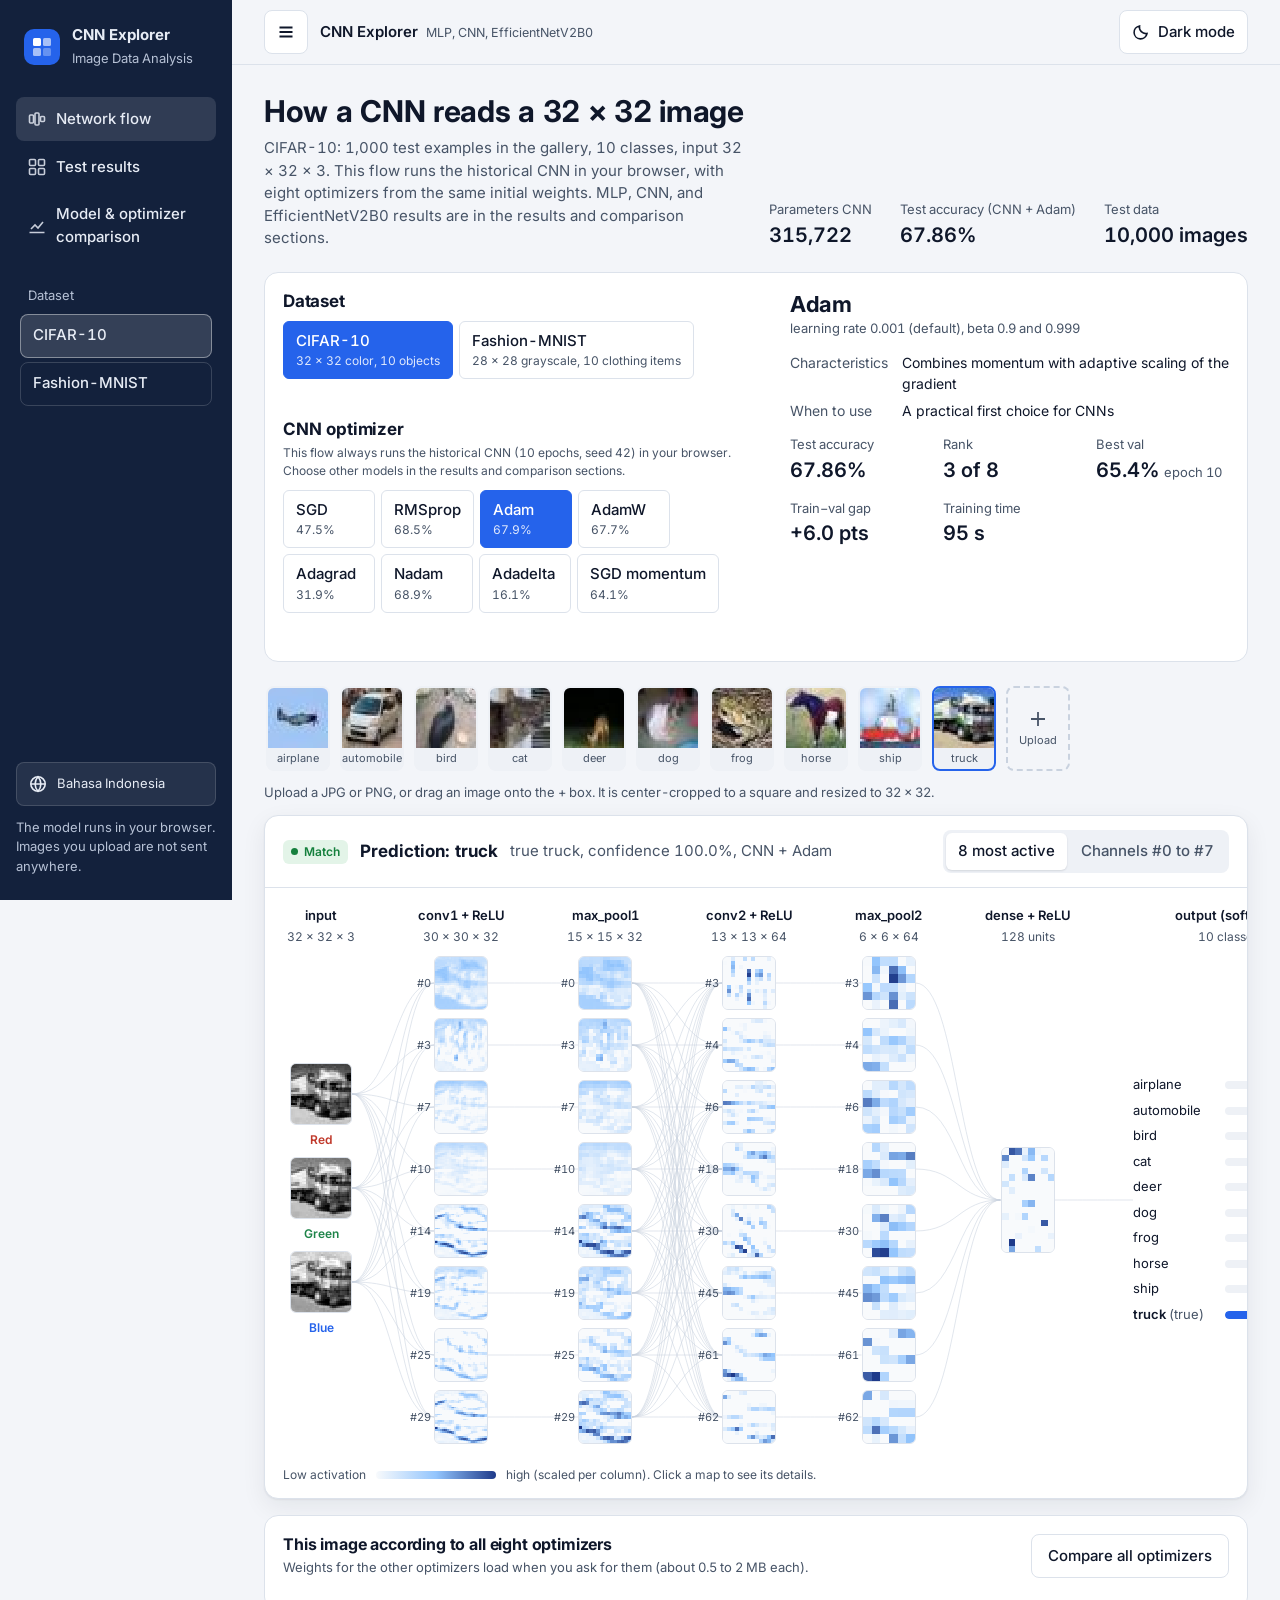
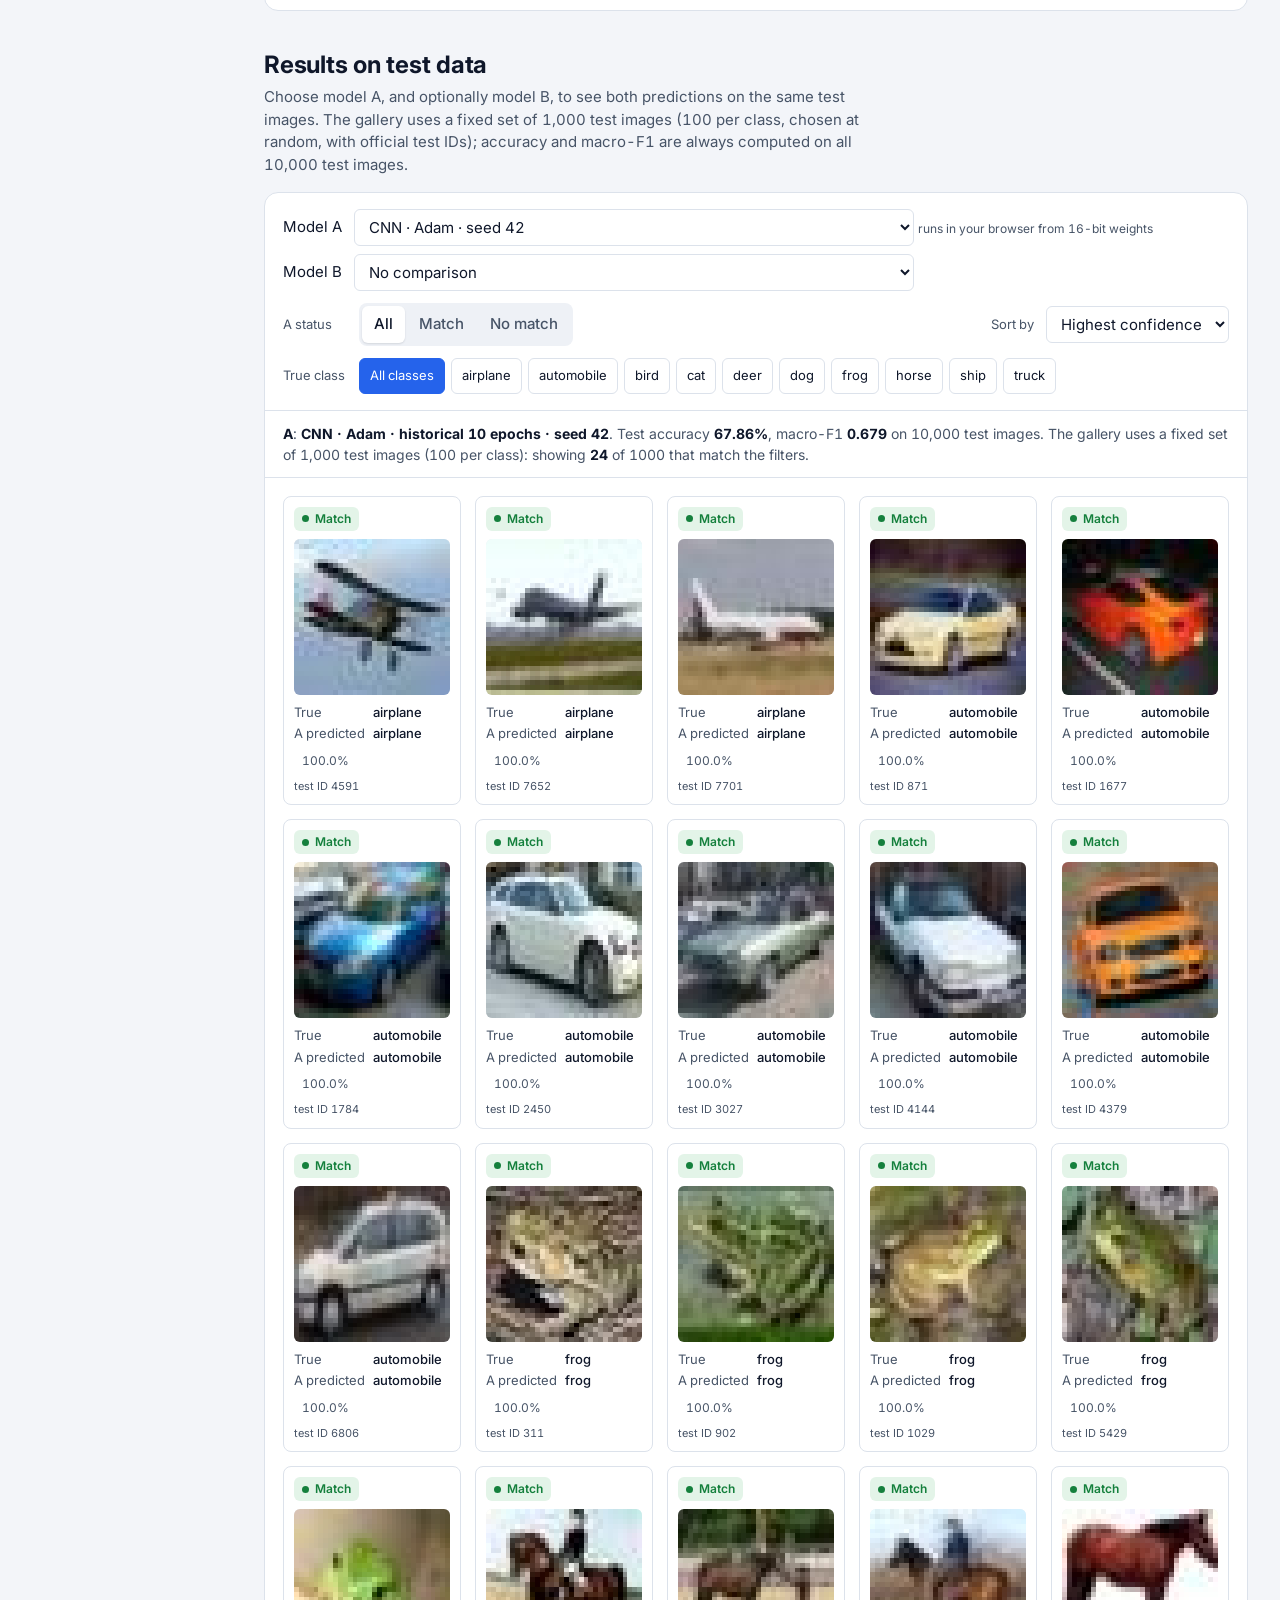
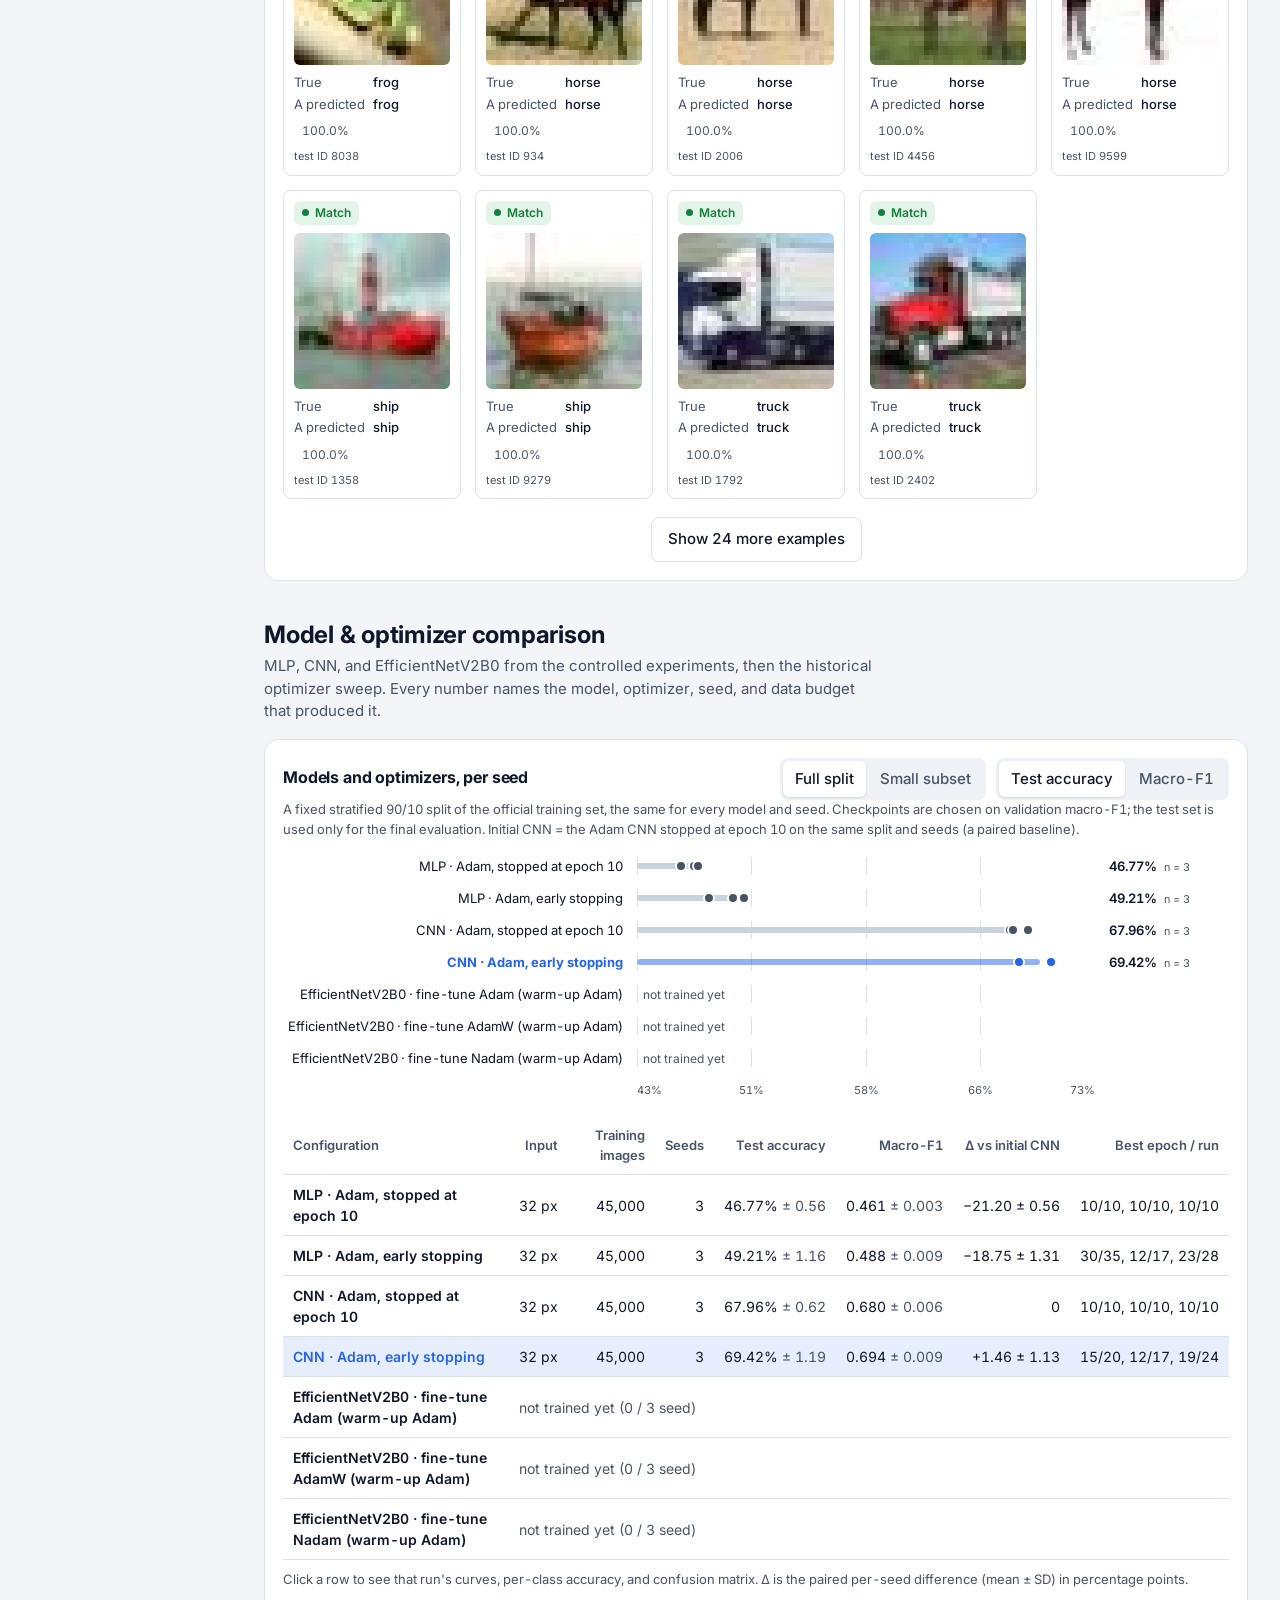
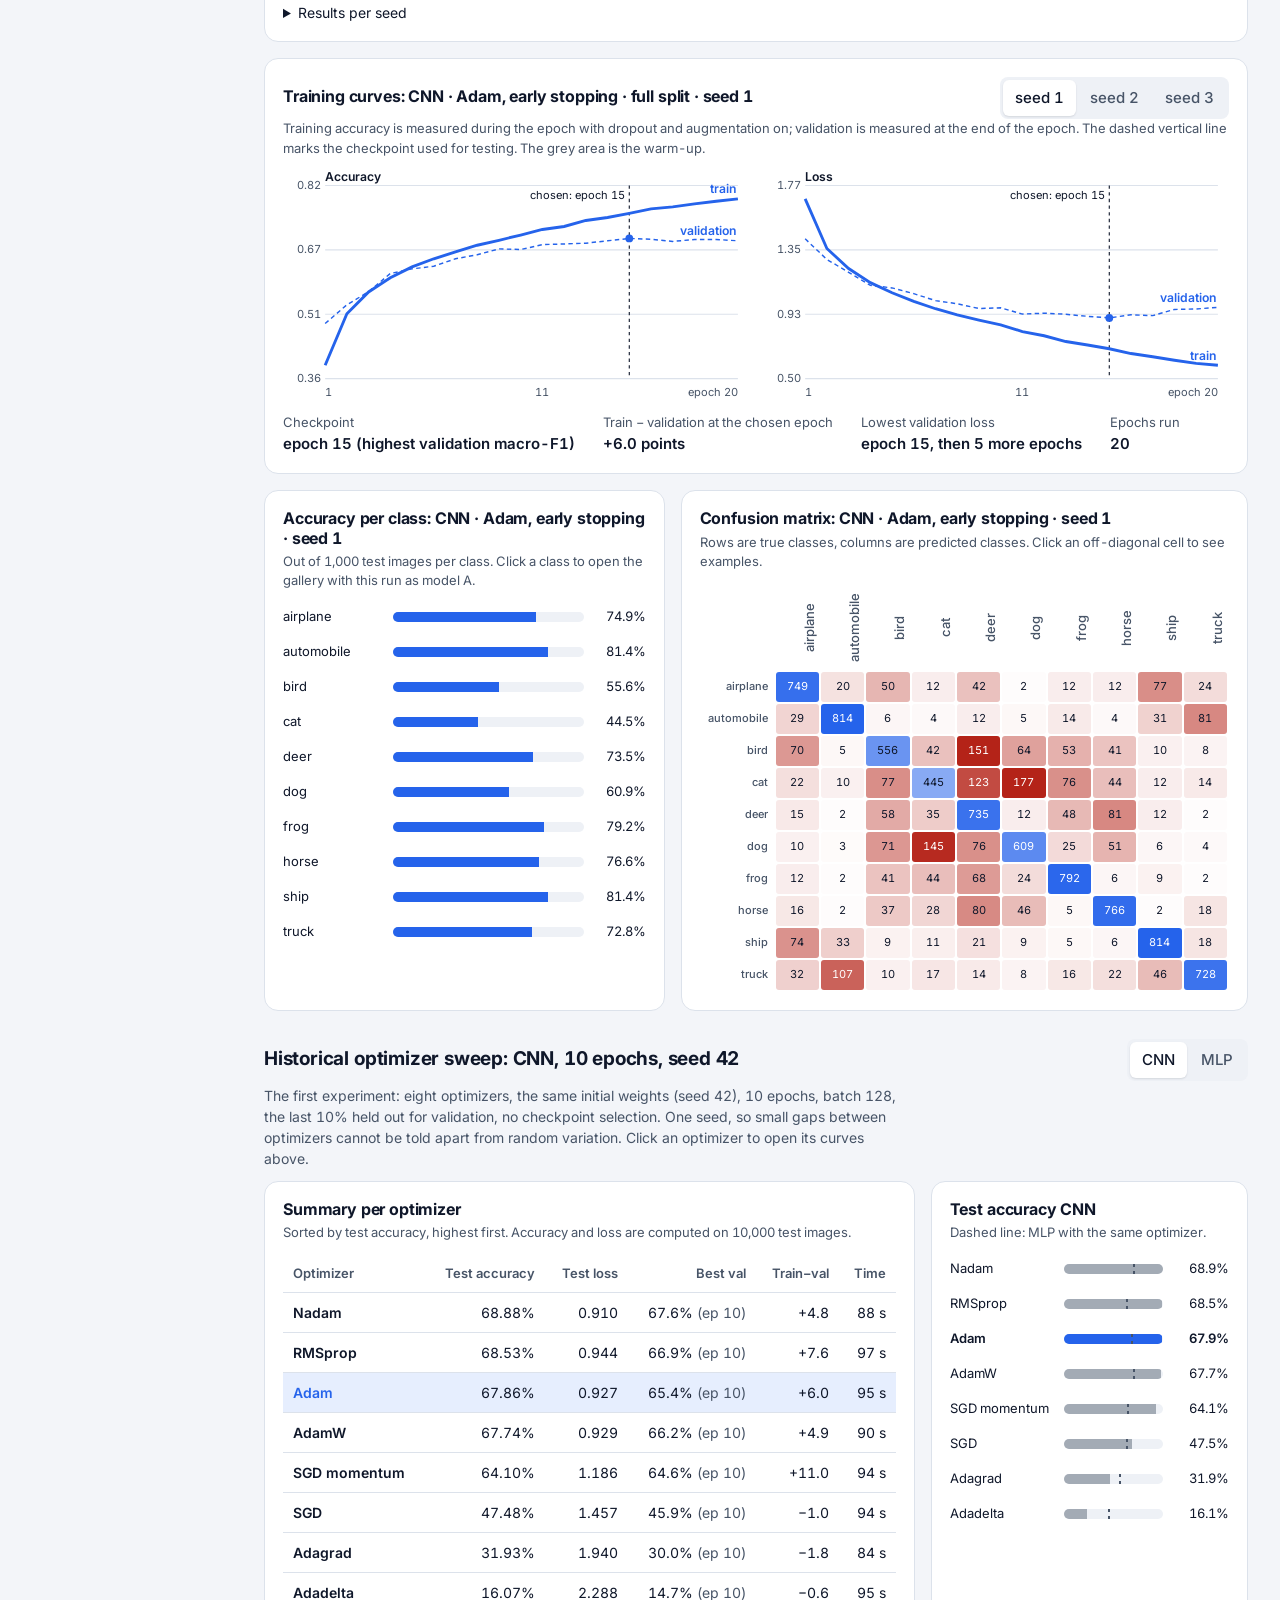
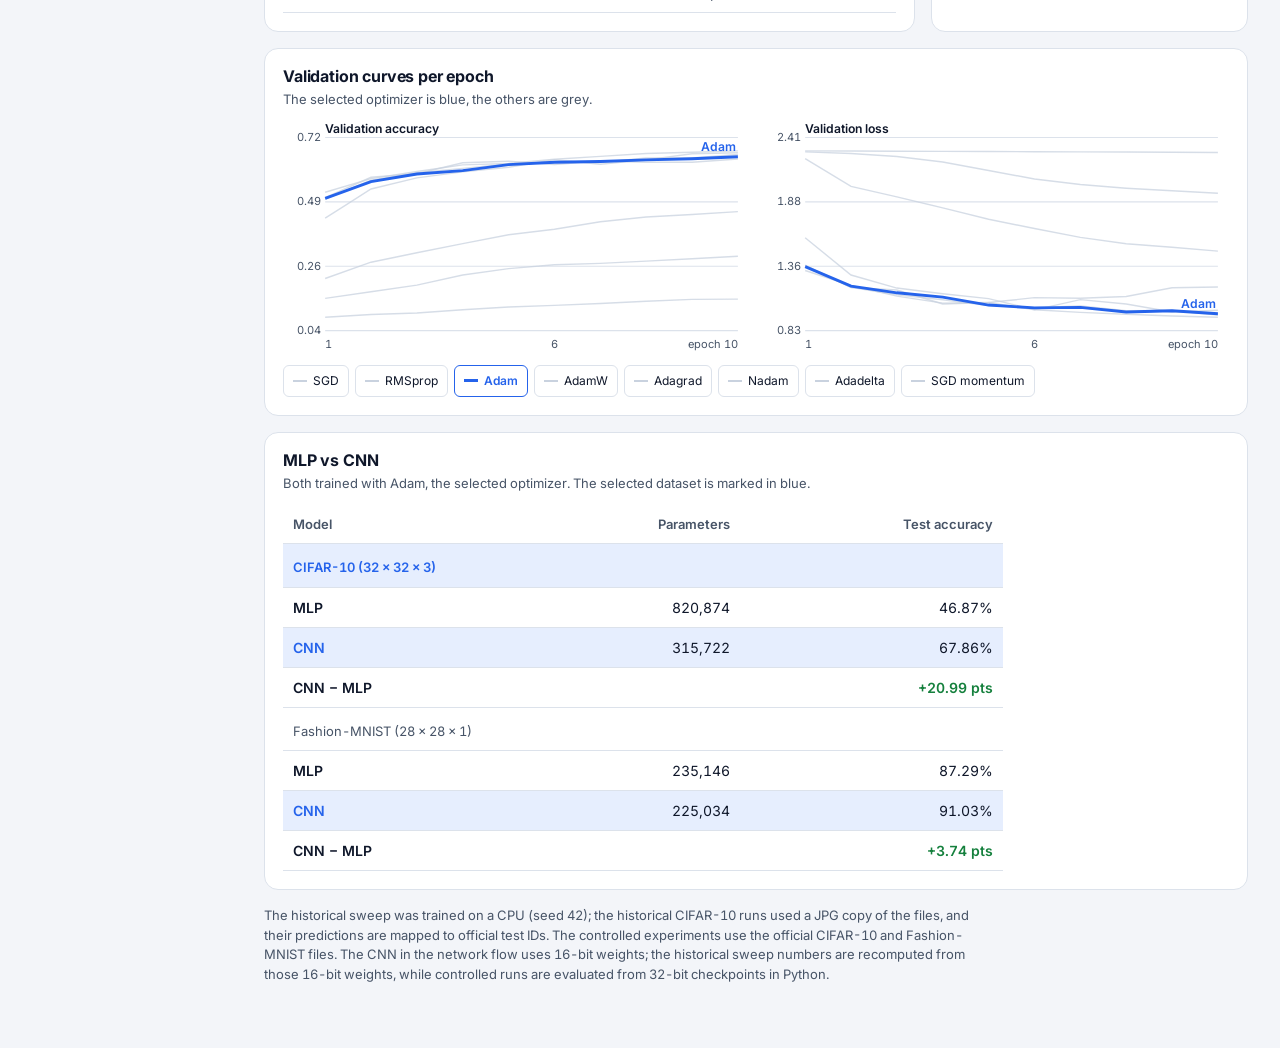
==== commit 582b5807: "Add EfficientNetV2B0 and controlled MLP/CNN experiments, A/B test results, header theme toggle and s" ====
--- a/dashboard/index.html
+++ b/dashboard/index.html
@@ -222,14 +222,6 @@
 @media (max-width:1100px){.span-7,.span-5,.span-6{grid-column:span 12}}
 @media (max-width:860px){
   .app{grid-template-columns:minmax(0,1fr)}
-  .rail{min-width:0;position:sticky;top:0;z-index:5;height:auto;flex-direction:row;align-items:center;padding:10px 14px;gap:10px}
-  .brand span,.brand b{display:none}
-  .nav{flex-direction:row;gap:2px;overflow-x:auto;flex:1}
-  .nav a{padding:8px 10px;white-space:nowrap;font-size:14px}
-  .nav svg{display:none}
-  .rail-foot{margin:0;flex-direction:row}
-  .rail-foot p{display:none}
-  .theme-btn span{display:none}
   main{padding:20px 16px 48px;gap:32px}
   .top{grid-template-columns:1fr}
   .top h1{font-size:24px}
@@ -324,43 +316,83 @@
 .brand{position:relative}
 .brand-text{min-width:0}
 [hidden]{display:none!important}
-.rail-toggle .chev{transition:transform .2s;transform-origin:11.5px 9px}
-.app{transition:grid-template-columns .2s ease}
-@media (min-width:861px){
-.app.rail-collapsed{grid-template-columns:76px minmax(0,1fr)}
-.rail-collapsed .rail{padding:20px 12px;align-items:center}
-.rail-collapsed .brand{flex-direction:column;padding:0;gap:10px}
-.rail-collapsed .brand-text,.rail-collapsed .rail-ds,.rail-collapsed .rail-foot p{display:none}
-.rail-collapsed .rail-toggle .chev{transform:scaleX(-1)}
-.rail-collapsed .nav a{justify-content:center;padding:10px}
-.rail-collapsed .nav a,.rail-collapsed .theme-btn{width:52px}
-.rail-collapsed .theme-btn{justify-content:center;padding:10px 0}
-.rail-collapsed .lbl,.rail-collapsed #themeLbl,.rail-collapsed #railLbl,.rail-collapsed .lang-btn span{position:absolute;width:1px;height:1px;overflow:hidden;clip:rect(0 0 0 0);white-space:nowrap}
-.rail-collapsed .lang-btn{flex-direction:column;gap:2px;font-size:11px}
-.rail-collapsed .lang-short{display:inline}
-.rail-collapsed .rail-foot{align-items:center}
-}
-.flow.mlp{grid-template-columns:repeat(5,auto);min-width:860px}
+/* header: menu (left) and theme (right) stay reachable whatever the sidebar does */
+.topbar{position:sticky;top:0;z-index:20;display:flex;align-items:center;gap:12px;padding:10px 32px;background:var(--canvas);border-bottom:1px solid var(--line)}
+.topbar-title{font-weight:600;font-size:15px;flex:1;min-width:0;overflow:hidden;text-overflow:ellipsis;white-space:nowrap}
+.topbar-title small{font-weight:400;color:var(--muted);margin-left:8px}
+.menu-btn,.theme-toggle{border:1px solid var(--line);background:var(--surface);border-radius:var(--r-tile);min-height:44px;cursor:pointer;display:inline-flex;align-items:center;gap:8px}
+.menu-btn{width:44px;justify-content:center}
+.theme-toggle{padding:0 12px;font-weight:500}
+.menu-btn:hover,.theme-toggle:hover{border-color:var(--accent)}
+.theme-toggle[aria-pressed="true"]{background:var(--accent-soft);border-color:var(--accent)}
+.theme-toggle .sun{display:none}.theme-toggle[aria-pressed="true"] .sun{display:block}.theme-toggle[aria-pressed="true"] .moon{display:none}
+.rail-close{display:none;background:transparent;border:1px solid rgba(255,255,255,.18);color:var(--rail-ink);border-radius:var(--r-tile);width:44px;height:44px;place-items:center;cursor:pointer;margin-left:auto;flex:none}
+.rail-close:hover{background:rgba(255,255,255,.1)}
+.scrim{position:fixed;inset:0;background:rgba(5,10,20,.5);z-index:40}
+.app.rail-closed{grid-template-columns:minmax(0,1fr)}
+.app.rail-closed .rail{display:none}
+.main-col{min-width:0;display:flex;flex-direction:column}
+main section{scroll-margin-top:76px}
+.sid{font-size:11px;color:var(--muted)}
+#cfgTable td,#seedTable td{white-space:nowrap}
+.where{font-size:12px;color:var(--muted)}
+.runpick{display:grid;grid-template-columns:auto minmax(0,1fr);gap:8px 12px;align-items:center}
+.runpick select{max-width:100%;width:min(560px,100%)}
+.fitstats{display:flex;flex-wrap:wrap;gap:12px 28px;margin-top:10px}
+.fitstats div{font-size:13px;color:var(--muted)}
+.fitstats b{display:block;font-size:15px;color:var(--ink);font-weight:600}
+.seg button:disabled{opacity:.55;cursor:not-allowed}
+.dots{display:flex;flex-direction:column;gap:2px;margin-top:6px}
+.drow{display:grid;grid-template-columns:minmax(0,340px) minmax(0,1fr) 120px;gap:14px;align-items:center;min-height:30px;font-size:13px}
+.drow .dl{text-align:right;overflow:hidden;text-overflow:ellipsis;white-space:nowrap}
+.drow.sel .dl{font-weight:700;color:var(--accent)}
+.drow .dt{position:relative;height:18px;background:repeating-linear-gradient(90deg,var(--line) 0 1px,transparent 1px 25%)}
+.drow .dt i{position:absolute;left:0;top:6px;height:6px;border-radius:3px;background:var(--link)}
+.drow.sel .dt i{background:var(--accent);opacity:.5}
+.drow .dt b{position:absolute;top:3px;width:12px;height:12px;margin-left:-6px;border-radius:50%;background:var(--muted);border:2px solid var(--surface)}
+.drow.sel .dt b{background:var(--accent)}
+.drow .nr{font-size:12px;color:var(--muted);padding-left:6px;line-height:18px}
+.drow .dn{font-weight:600}
+.drow .dn small{font-weight:400;color:var(--muted);margin-left:4px}
+.drow.axis .dt{background:none;height:16px}
+.drow.axis em{position:absolute;transform:translateX(-50%);font-style:normal;font-size:11px;color:var(--muted)}
+.drow.axis em:first-child{transform:none}.drow.axis em:last-child{transform:translateX(-100%)}
+.sub-head{margin:28px 0 12px}
+.sub-head h3{font-size:19px}
+.sub-head p{color:var(--muted);font-size:14px;margin-top:4px;max-width:72ch}
 tr.sel th{color:var(--accent)}
 .span-4{grid-column:span 4}.span-8{grid-column:span 8}
 @media (max-width:1100px){.span-4,.span-8{grid-column:span 12}.optbox{grid-template-columns:1fr}}
-@media (prefers-reduced-motion:reduce){.app,.rail-toggle .chev{transition:none}}
-@media (max-width:860px){.rail-ds,.rail-toggle{display:none}.dsbtn{min-width:0;flex:1}.lang-btn span{display:none}.lang-short{display:inline}.curves2{grid-template-columns:1fr}.optbtn{min-width:0}}
+@media (max-width:860px){
+  .dsbtn{min-width:0;flex:1}.curves2{grid-template-columns:1fr}.optbtn{min-width:0}
+  .topbar{padding:8px 16px}
+  .topbar-title small{display:none}
+  .runpick{grid-template-columns:1fr}
+  .rail-close{display:grid}
+  .drow{grid-template-columns:minmax(0,1fr) 92px;gap:2px 10px}
+  .drow .dl{grid-column:1/-1;text-align:left}
+  .drow.axis .dl{display:none}
+  .app .rail{position:fixed;inset:0 auto 0 0;z-index:50;width:min(300px,86vw);height:100dvh;overflow-y:auto;transform:translateX(-105%);transition:transform .2s ease;visibility:hidden}
+  .app.drawer-open .rail{transform:none;visibility:visible}
+}
+@media (max-width:860px) and (prefers-reduced-motion:reduce){.app .rail{transition:none}}
+@media (max-width:480px){.theme-toggle{width:44px;padding:0;justify-content:center}.theme-toggle span{position:absolute;width:1px;height:1px;overflow:hidden;clip:rect(0 0 0 0);white-space:nowrap}}
 </style>
 </head>
 <body>
 <div class="app">
-  <aside class="rail">
+  <aside class="rail" id="sidebar" aria-label="Side menu">
     <div class="brand">
       <div class="brand-mark" aria-hidden="true">
         <svg width="20" height="20" viewBox="0 0 20 20"><rect x="1" y="1" width="8" height="8" rx="1.5" fill="#fff"/><rect x="11" y="1" width="8" height="8" rx="1.5" fill="#fff" opacity=".6"/><rect x="1" y="11" width="8" height="8" rx="1.5" fill="#fff" opacity=".6"/><rect x="11" y="11" width="8" height="8" rx="1.5" fill="#fff" opacity=".3"/></svg>
       </div>
       <div class="brand-text"><b>CNN Explorer</b><span>Image Data Analysis</span></div>
+      <button class="rail-close" id="railClose" type="button" aria-label="Close the side menu" title="Close the side menu"><svg width="16" height="16" viewBox="0 0 16 16" stroke="currentColor" stroke-width="1.8" aria-hidden="true"><path d="M3 3l10 10M13 3L3 13"/></svg></button>
     </div>
     <nav class="nav" id="railNav" aria-label="Page sections">
       <a href="#alur" class="on"><svg width="18" height="18" viewBox="0 0 18 18" fill="none" stroke="currentColor" stroke-width="1.6"><rect x="1.5" y="5" width="4" height="8" rx="1"/><rect x="7" y="3" width="4" height="12" rx="1"/><rect x="12.5" y="6.5" width="4" height="5" rx="1"/></svg><span class="lbl">Network flow</span></a>
       <a href="#hasil"><svg width="18" height="18" viewBox="0 0 18 18" fill="none" stroke="currentColor" stroke-width="1.6"><rect x="1.5" y="1.5" width="6" height="6" rx="1"/><rect x="10.5" y="1.5" width="6" height="6" rx="1"/><rect x="1.5" y="10.5" width="6" height="6" rx="1"/><rect x="10.5" y="10.5" width="6" height="6" rx="1"/></svg><span class="lbl">Test results</span></a>
-      <a href="#training"><svg width="18" height="18" viewBox="0 0 18 18" fill="none" stroke="currentColor" stroke-width="1.6"><path d="M1.5 15.5h15M3 12l4-4 3 3 5-6"/></svg><span class="lbl">Optimizer comparison</span></a>
+      <a href="#training"><svg width="18" height="18" viewBox="0 0 18 18" fill="none" stroke="currentColor" stroke-width="1.6"><path d="M1.5 15.5h15M3 12l4-4 3 3 5-6"/></svg><span class="lbl">Model &amp; optimizer comparison</span></a>
     </nav>
     <div class="rail-ds">
       <p id="lblDsRail">Dataset</p>
@@ -370,19 +402,17 @@
       </div>
     </div>
     <div class="rail-foot">
-      <button class="theme-btn rail-toggle" id="railBtn" type="button" aria-expanded="true" aria-controls="railNav" title="Collapse sidebar">
-        <svg width="18" height="18" viewBox="0 0 18 18" fill="none" stroke="currentColor" stroke-width="1.7" aria-hidden="true"><rect x="2" y="2.5" width="14" height="13" rx="2"/><path d="M7 2.5v13"/><path class="chev" d="M12.5 7l-2 2 2 2"/></svg>
-        <span id="railLbl">Collapse sidebar</span>
-      </button>
-      <button class="theme-btn" id="themeBtn" type="button" aria-label="Switch between light and dark theme">
-        <svg width="18" height="18" viewBox="0 0 18 18" fill="none" stroke="currentColor" stroke-width="1.6" aria-hidden="true"><path d="M15 10.5A6.5 6.5 0 0 1 7.5 3a6.5 6.5 0 1 0 7.5 7.5Z"/></svg>
-        <span id="themeLbl">Dark theme</span>
-      </button>
       <a class="theme-btn lang-btn" href="index.id.html" lang="id" hreflang="id"><svg width="18" height="18" viewBox="0 0 18 18" fill="none" stroke="currentColor" stroke-width="1.6" aria-hidden="true"><circle cx="9" cy="9" r="7.2"/><path d="M1.8 9h14.4M9 1.8c2 2.2 2.9 4.6 2.9 7.2S11 14 9 16.2C7 14 6.1 11.6 6.1 9S7 4 9 1.8Z"/></svg><span>Bahasa Indonesia</span><b class="lang-short">ID</b></a>
       <p>The model runs in your browser. Images you upload are not sent anywhere.</p>
     </div>
   </aside>
 
+  <div class="main-col">
+  <header class="topbar" id="topbar">
+    <button class="menu-btn" id="menuBtn" type="button" aria-controls="sidebar" aria-expanded="true" aria-label="Close the side menu" title="Close the side menu"><svg width="18" height="18" viewBox="0 0 18 18" fill="none" stroke="currentColor" stroke-width="1.8" aria-hidden="true"><path d="M2.5 4.5h13M2.5 9h13M2.5 13.5h13"/></svg></button>
+    <span class="topbar-title">CNN Explorer<small>MLP, CNN, EfficientNetV2B0</small></span>
+    <button class="theme-toggle" id="themeBtn" type="button" aria-pressed="false"><svg class="moon" width="18" height="18" viewBox="0 0 18 18" fill="none" stroke="currentColor" stroke-width="1.6" aria-hidden="true"><path d="M15 10.5A6.5 6.5 0 0 1 7.5 3a6.5 6.5 0 1 0 7.5 7.5Z"/></svg><svg class="sun" width="18" height="18" viewBox="0 0 18 18" fill="none" stroke="currentColor" stroke-width="1.6" aria-hidden="true"><circle cx="9" cy="9" r="3.2"/><path d="M9 1.5v2M9 14.5v2M1.5 9h2M14.5 9h2M3.7 3.7l1.4 1.4M12.9 12.9l1.4 1.4M3.7 14.3l1.4-1.4M12.9 5.1l1.4-1.4"/></svg><span id="themeLbl">Dark mode</span></button>
+  </header>
   <main id="main">
     <div id="boot" class="loading" role="status">Loading test data and training results…</div>
 
@@ -403,13 +433,8 @@
             <button type="button" class="optbtn dsbtn" data-ds="fashion" aria-pressed="false"><span>Fashion-MNIST</span><small>28 × 28 grayscale, 10 clothing items</small></button>
           </div>
           <p class="optmsg" id="dsMsg" aria-live="polite"></p>
-          <h2 id="lblModel" style="margin-top:10px">Model</h2>
-          <div class="dslist" role="group" aria-labelledby="lblModel">
-            <button type="button" class="optbtn dsbtn" data-model="cnn" aria-pressed="true"><span>CNN</span><small>2 convolution blocks + dense</small></button>
-            <button type="button" class="optbtn dsbtn" data-model="mlp" aria-pressed="false"><span>MLP</span><small>3 dense layers, no convolution</small></button>
-          </div>
-          <p class="optmsg" id="mdMsg" aria-live="polite"></p>
-          <h2 id="lblOpt" style="margin-top:10px">Optimizer</h2>
+          <h2 id="lblOpt" style="margin-top:10px">CNN optimizer</h2>
+          <p class="where" style="margin-top:4px">This flow always runs the historical CNN (10 epochs, seed 42) in your browser. Choose other models in the results and comparison sections.</p>
           <div class="optlist" role="group" aria-labelledby="lblOpt" id="optList"></div>
           <p class="optmsg" id="optMsg" aria-live="polite"></p>
         </div>
@@ -453,13 +478,19 @@
       <div class="sec-head">
         <div>
           <h2>Results on test data</h2>
-          <p>A fixed set of 1,000 test images (100 per class, chosen at random). The match status follows the selected optimizer, so you can watch the same image change status when you switch optimizers.</p>
+          <p>Choose model A, and optionally model B, to see both predictions on the same test images. The gallery uses a fixed set of 1,000 test images (100 per class, chosen at random, with official test IDs); accuracy and macro-F1 are always computed on all 10,000 test images.</p>
         </div>
       </div>
       <div class="panel">
         <div class="controls">
+          <div class="runpick">
+            <label class="lbl" for="selA">Model A</label>
+            <div><select id="selA"></select> <span class="where" id="whereA"></span></div>
+            <label class="lbl" for="selB">Model B</label>
+            <div><select id="selB"></select> <span class="where" id="whereB"></span></div>
+          </div>
           <div class="ctrl-row">
-            <span class="lbl" id="lblStatus">Status</span>
+            <span class="lbl" id="lblStatus">A status</span>
             <div class="seg" role="group" aria-labelledby="lblStatus" id="fStatus">
               <button type="button" data-v="all" aria-pressed="true">All</button>
               <button type="button" data-v="ok" aria-pressed="false">Match</button>
@@ -476,11 +507,14 @@
             <span class="lbl" id="lblKelas">True class</span>
             <div class="chips" role="group" aria-labelledby="lblKelas" id="fClass"></div>
           </div>
-          <div class="ctrl-row">
-            <label class="lbl" for="fCmp">Compare with</label>
-            <div class="cmp-row">
-              <select id="fCmp"><option value="">No comparison</option></select>
-              <label class="check" id="diffWrap" aria-disabled="true"><input type="checkbox" id="fDiff" disabled> Only images whose status differs</label>
+          <div class="ctrl-row" id="agreeRow" hidden>
+            <span class="lbl" id="lblAgree">A and B</span>
+            <div class="seg" role="group" aria-labelledby="lblAgree" id="fAgree">
+              <button type="button" data-v="all" aria-pressed="true">All</button>
+              <button type="button" data-v="both" aria-pressed="false">Both right</button>
+              <button type="button" data-v="onlyA" aria-pressed="false">Only A right</button>
+              <button type="button" data-v="onlyB" aria-pressed="false">Only B right</button>
+              <button type="button" data-v="none" aria-pressed="false">Both wrong</button>
             </div>
           </div>
         </div>
@@ -493,9 +527,66 @@
     <section id="training" hidden>
       <div class="sec-head">
         <div>
-          <h2>Optimizer comparison</h2>
-          <p>Each optimizer trained the selected model (MLP or CNN) from the same initial weights (seed 42) for 10 epochs, batch size 128, with a 10% validation split. Click an optimizer name in the table, chart, or legend to select it.</p>
-        </div>
+          <h2>Model &amp; optimizer comparison</h2>
+          <p>MLP, CNN, and EfficientNetV2B0 from the controlled experiments, then the historical optimizer sweep. Every number names the model, optimizer, seed, and data budget that produced it.</p>
+        </div>
+      </div>
+      <div class="train-grid">
+        <div class="panel span-12">
+          <div class="c-head" style="display:flex;justify-content:space-between;gap:12px;flex-wrap:wrap;align-items:center">
+            <h3>Models and optimizers, per seed</h3>
+            <div class="cmp-row">
+              <div class="seg" role="group" aria-label="Experiment" id="studySeg">
+                <button type="button" data-v="full" aria-pressed="true">Full split</button>
+                <button type="button" data-v="budget" aria-pressed="false">Small subset</button>
+              </div>
+              <div class="seg" role="group" aria-label="Metric" id="metricSeg">
+                <button type="button" data-v="acc" aria-pressed="true">Test accuracy</button>
+                <button type="button" data-v="f1" aria-pressed="false">Macro-F1</button>
+              </div>
+            </div>
+          </div>
+          <p class="note" id="cfgNote"></p>
+          <div class="cfgchart" id="cfgChart"></div>
+          <div style="overflow-x:auto;margin-top:12px"><table id="cfgTable"></table></div>
+          <p class="note" style="margin-top:10px">Click a row to see that run's curves, per-class accuracy, and confusion matrix. Δ is the paired per-seed difference (mean ± SD) in percentage points.</p>
+          <details style="margin-top:8px"><summary style="cursor:pointer;font-size:14px">Results per seed</summary><div style="overflow-x:auto"><table id="seedTable"></table></div></details>
+        </div>
+        <div class="panel span-12">
+          <div style="display:flex;justify-content:space-between;gap:12px;flex-wrap:wrap;align-items:center">
+            <h3 id="runTitle">Training curves</h3>
+            <div class="seg" role="group" aria-label="Seed" id="seedSeg"></div>
+          </div>
+          <p class="note">Training accuracy is measured during the epoch with dropout and augmentation on; validation is measured at the end of the epoch. The dashed vertical line marks the checkpoint used for testing. The grey area is the warm-up.</p>
+          <div class="curves2" id="runCurves"></div>
+          <div class="fitstats" id="fitStats"></div>
+          <div id="branchWrap" hidden style="margin-top:18px">
+            <h3 id="branchTitle"></h3>
+            <p class="note" id="branchNote"></p>
+            <div class="curves2" style="grid-template-columns:1fr" id="branchCurves"></div>
+            <div class="okey" id="branchKey" role="group" aria-label="Fine-tuning branches"></div>
+          </div>
+        </div>
+        <div class="panel span-5">
+          <h3 id="pclsTitle">Per-class accuracy</h3>
+          <p class="note">Out of 1,000 test images per class. Click a class to open the gallery with this run as model A.</p>
+          <div class="pcls" id="pcls"></div>
+        </div>
+        <div class="panel span-7">
+          <h3 id="cmTitle">Confusion matrix</h3>
+          <p class="note">Rows are true classes, columns are predicted classes. Click an off-diagonal cell to see examples.</p>
+          <div class="cm-scroll" id="cm"></div>
+        </div>
+      </div>
+      <div class="sub-head">
+        <div style="display:flex;justify-content:space-between;gap:12px;flex-wrap:wrap;align-items:center">
+          <h3 id="histTitle">Historical optimizer sweep</h3>
+          <div class="seg" role="group" aria-label="Historical model" id="hmSeg">
+            <button type="button" data-v="cnn" aria-pressed="true">CNN</button>
+            <button type="button" data-v="mlp" aria-pressed="false">MLP</button>
+          </div>
+        </div>
+        <p>The first experiment: eight optimizers, the same initial weights (seed 42), 10 epochs, batch 128, the last 10% held out for validation, no checkpoint selection. One seed, so small gaps between optimizers cannot be told apart from random variation. Click an optimizer to open its curves above.</p>
       </div>
       <div class="train-grid">
         <div class="panel span-8">
@@ -514,30 +605,17 @@
           <div class="curves2" id="curves"></div>
           <div class="okey" id="okey" role="group" aria-label="Select an optimizer in the chart"></div>
         </div>
-        <div class="panel span-6">
-          <h3 id="trainTitle">Train vs validation</h3>
-          <p class="note">Dashed lines show validation. A widening gap signals overfitting.</p>
-          <div class="curves" id="tv"></div>
-        </div>
-        <div class="panel span-6">
-          <h3 id="pclsTitle">Per-class accuracy</h3>
-          <p class="note">Out of 1,000 test images per class. Click a class to filter the gallery.</p>
-          <div class="pcls" id="pcls"></div>
-        </div>
-        <div class="panel span-7">
-          <h3 id="cmTitle">Confusion matrix</h3>
-          <p class="note">Rows are true classes, columns are predicted classes. Click an off-diagonal cell to see examples.</p>
-          <div class="cm-scroll" id="cm"></div>
-        </div>
-        <div class="panel span-5">
+        <div class="panel span-12">
           <h3>MLP vs CNN</h3>
           <p class="note" id="mvcNote"></p>
-          <table id="cmpTable"></table>
+          <table id="cmpTable" style="max-width:720px"></table>
         </div>
       </div>
-      <p class="prov" style="margin-top:16px">The models were trained on CPU (seed 42). CIFAR-10 uses the JPG-file copy and Fashion-MNIST uses the official files from the Zalando Research repository, so numbers may differ slightly from other runs. Weights are stored in 16-bit precision to keep them light; every number on this page is recomputed from those 16-bit weights.</p>
+      <p class="prov" style="margin-top:16px">The historical sweep was trained on a CPU (seed 42); the historical CIFAR-10 runs used a JPG copy of the files, and their predictions are mapped to official test IDs. The controlled experiments use the official CIFAR-10 and Fashion-MNIST files. The CNN in the network flow uses 16-bit weights; the historical sweep numbers are recomputed from those 16-bit weights, while controlled runs are evaluated from 32-bit checkpoints in Python.</p>
     </section>
   </main>
+  </div>
+  <div class="scrim" id="scrim" hidden></div>
 </div>
 
 <script>
@@ -548,15 +626,18 @@
 let D, atlasCtx, CLS, SUMMARY=null;
 const DSC = {};               // dataset key -> {D, atlasCtx}
 const WCACHE = {};            // "<dataset>/<model>-<slug>" -> weights
-const wk = (slug,ds=S.ds,model=S.model)=>ds+"/"+model+"-"+slug;
-const S = {ds:"cifar10", model:"cnn", inv:true, opt:"adam", cur:null, chMode:"top", sel:null, status:"all", cls:-1, pred:null, sort:"hi", shown:24, uploads:[], cmp:"", diff:false, cmpAll:false};
+const wk = (slug,ds=S.ds,model="cnn")=>ds+"/"+model+"-"+slug;
+/* Network Flow always runs the historical CNN in the browser (S.opt picks its optimizer).
+   Test Results compare two runs (S.runA, S.runB); the comparison section has its own selection (S.detail). */
+const S = {ds:"cifar10", inv:true, opt:"adam", cur:null, chMode:"top", sel:null, status:"all", agree:"all", cls:-1, pred:null, sort:"hi", shown:24, uploads:[], cmpAll:false,
+  runA:"historical__cnn-adam__s42", runB:"", study:"full", metric:"acc", detail:"", hm:"cnn", hopt:"adam"};
 const $ = s=>document.querySelector(s);
 const nf = (v,d=0)=>v.toLocaleString(LOCALE,{minimumFractionDigits:d,maximumFractionDigits:d});
 const pct = (v,d=1)=>nf(v*100,d)+"%";
 const css = n=>getComputedStyle(document.documentElement).getPropertyValue(n).trim();
 const hex = h=>{h=h.replace("#","");return [0,2,4].map(i=>parseInt(h.slice(i,i+2),16));};
-const OPTS = ()=>D.models[S.model].opts;
-const MODEL = ()=>S.model.toUpperCase();
+const OPTS = ()=>D.models.cnn.opts;
+const MODEL = ()=>"CNN";
 const O = slug=>{const o=OPTS().find(o=>o.slug===slug);return o&&{...D.meta[slug],...o};};
 const optOf = ()=>O(S.opt);
 
@@ -565,11 +646,11 @@
   for(let i=0;i<h.length;i++){const x=h[i],sg=x&0x8000?-1:1,e=(x>>10)&31,f=x&1023;
     o[i]=e===0?sg*f*Math.pow(2,-24):e===31?(f?NaN:sg*Infinity):sg*(1+f/1024)*Math.pow(2,e-15);}
   return o;}
-async function loadW(slug,ds=S.ds,model=S.model){
+async function loadW(slug,ds=S.ds,model="cnn"){
   const key=wk(slug,ds,model);if(WCACHE[key])return WCACHE[key];
   const r=await fetch(`data/${ds}/w-${model}-${slug}.json`);if(!r.ok)throw new Error(r.status);const j=await r.json();
   const L=j.layers.map(l=>({kind:l.kind,w:f16(l.w),b:f16(l.b),shape:l.shape}));
-  const W=model==="cnn"?{model,conv1:L[0],conv2:L[1],dense:L[2],output:L[3]}:{model,h1:L[0],h2:L[1],output:L[2]};
+  const W={model,conv1:L[0],conv2:L[1],dense:L[2],output:L[3]};
   W.ref=j.ref;WCACHE[key]=W;return W;}
 async function loadDS(ds){
   if(DSC[ds])return DSC[ds];
@@ -598,10 +679,8 @@
   if(relu)for(let o=0;o<O2;o++)if(y[o]<0)y[o]=0;return y;}
 function forward(px,W,full=true){
   const g=G(),inp={d:px,h:g.H,w:g.H,c:g.C};let z,out;
-  if(W.model==="mlp"){   // Flatten keeps the channels-last order, so the pixel array is already the flattened vector
-    const h1=dense(px,W.h1,true),h2=dense(h1,W.h2,true);z=dense(h2,W.output,false);out={model:"mlp",inp,flat:px,h1,h2};}
-  else{const c1=conv(px,g.H,g.H,g.C,W.conv1),p1=pool(c1),c2=conv(p1.d,p1.h,p1.w,32,W.conv2),p2=pool(c2);
-    const h=dense(p2.d,W.dense,true);z=dense(h,W.output,false);out={model:"cnn",inp,c1,p1,c2,p2,h};}
+  const c1=conv(px,g.H,g.H,g.C,W.conv1),p1=pool(c1),c2=conv(p1.d,p1.h,p1.w,32,W.conv2),p2=pool(c2);
+  const h=dense(p2.d,W.dense,true);z=dense(h,W.output,false);out={model:"cnn",inp,c1,p1,c2,p2,h};
   const m=Math.max(...z),e=z.map(v=>Math.exp(v-m)),s=e.reduce((a,b)=>a+b,0);
   const prob=Array.from(e,v=>v/s);
   return full?{...out,prob}:{prob};}
@@ -650,7 +729,7 @@
 async function setOpt(slug){
   const seq=++optSeq;S.opt=slug;
   document.querySelectorAll("#optList .optbtn").forEach(b=>b.setAttribute("aria-pressed",b.dataset.slug===slug?"true":"false"));
-  renderOptInfo();renderFacts();renderGallery();renderTraining();renderCompare();
+  renderOptInfo();renderFacts();renderCompare();
   const m=$("#optMsg");m.classList.remove("err");
   if(!WCACHE[wk(slug)]){m.textContent=`Loading ${optOf().name} weights…`;$("#flowWrap").classList.add("busy");}
   try{await loadW(slug);}catch(e){if(seq!==optSeq)return;$("#flowWrap").classList.remove("busy");
@@ -660,7 +739,7 @@
   if(S.cur){S.cur.res=forward(curPx(),WCACHE[wk(slug)]);if(S.sel)closeDetail();renderFlow();renderCompare();}
 }
 function renderFacts(){const o=optOf();
-  $("#facts").innerHTML=`<div><dt>Parameters ${MODEL()}</dt><dd>${nf(D.models[S.model].params)}</dd></div><div><dt>Test accuracy (${MODEL()} + ${o.name})</dt><dd>${pct(o.acc,2)}</dd></div><div><dt>Test data</dt><dd>10,000 images</dd></div>`;}
+  $("#facts").innerHTML=`<div><dt>Parameters ${MODEL()}</dt><dd>${nf(D.models.cnn.params)}</dd></div><div><dt>Test accuracy (${MODEL()} + ${o.name})</dt><dd>${pct(o.acc,2)}</dd></div><div><dt>Test data</dt><dd>10,000 images</dd></div>`;}
 
 /* ---------- strip ---------- */
 function buildStrip(){const st=$("#strip");st.innerHTML="";
@@ -703,10 +782,9 @@
   return m.sort((a,b)=>b[0]-a[0]).slice(0,n).map(x=>x[1]).sort((a,b)=>a-b);}
 function maxOf(t,chs){let m=0;for(const c of chs)for(let i=c;i<t.d.length;i+=t.c)if(t.d[i]>m)m=t.d[i];return m;}
 const dims=t=>`${t.h} × ${t.w} × ${t.c}`;
-function renderFlow(){if(!S.cur)return;const r=S.cur.res,fl=$("#flow");fl.innerHTML="";
-  const cnn=r.model==="cnn";$("#chSeg").hidden=!cnn;fl.classList.toggle("mlp",!cnn);
+function renderFlow(){if(!S.cur)return;const r=S.cur.res,fl=$("#flow");fl.innerHTML="";const cnn=true;
   const cols=[{key:"inp",t:r.inp,name:"input",sub:dims(r.inp),chs:[...Array(r.inp.c).keys()],gray:true}];
-  if(cnn){const ch1=pickCh(r.c1),ch2=pickCh(r.c2);cols.push(
+  {const ch1=pickCh(r.c1),ch2=pickCh(r.c2);cols.push(
     {key:"c1",t:r.c1,name:"conv1 + ReLU",sub:dims(r.c1),chs:ch1},
     {key:"p1",t:r.p1,name:"max_pool1",sub:dims(r.p1),chs:ch1},
     {key:"c2",t:r.c2,name:"conv2 + ReLU",sub:dims(r.c2),chs:ch2},
@@ -726,17 +804,13 @@
       if(col.gray){const t=document.createElement("div");t.className="chan";
         t.style.color=G().C===1?"var(--muted)":(dark?["#FF8A7A","#4ADE80","#6EA0FF"]:["#C0392B","#1E8449","#2563EB"])[c];t.textContent=CHN_CAP()[c];maps.append(t);}});
     el.append(maps);fl.append(el);colEls.push(el);});
-  if(cnn){const de=document.createElement("div");de.className="col dense";
+  {const de=document.createElement("div");de.className="col dense";
   de.innerHTML=`<div class="col-h"><b>dense + ReLU</b><small>128 units</small></div>`;
   const dm=document.createElement("div");dm.className="maps";const db=document.createElement("button");db.type="button";db.className="map";db.dataset.col="dense";
   db.setAttribute("aria-label","Dense, 128 units. Open details");const dc=document.createElement("canvas");
   const dmax=Math.max(...r.h);paint(dc,r.h,8,16,dmax,"ramp");db.append(dc);db.onclick=()=>openDense(dmax);
   db.onmouseenter=db.onfocus=()=>hot(db,true);db.onmouseleave=db.onblur=()=>hot(db,false);
   dm.append(db);de.append(dm);fl.append(de);colEls.push(de);}
-  else{const n=r.flat.length,H=G().H;
-    colEls.push(vecCol(fl,"flat","flatten",`${nf(n)} values`,r.flat,H,n/H,"Flatten. Open details"));
-    colEls.push(vecCol(fl,"h1","dense1 + ReLU","256 units",r.h1,16,16,"Dense1, 256 units. Open details"));
-    colEls.push(vecCol(fl,"h2","dense2 + ReLU","128 units",r.h2,8,16,"Dense2, 128 units. Open details"));}
   const oe=document.createElement("div");oe.className="col";
   oe.innerHTML=`<div class="col-h"><b>output (softmax)</b><small>10 classes</small></div>`;
   const om=document.createElement("div");om.className="out";
@@ -748,14 +822,6 @@
   if(S.cur.truth===null)v.innerHTML=`<span class="tab unk">True label unknown</span><strong>Prediction: ${CLS[top]}</strong><span style="color:var(--muted)">confidence ${pct(r.prob[top])}, ${on}</span>`;
   else{const ok=top===S.cur.truth;v.innerHTML=`<span class="tab ${ok?"ok":"bad"}">${ok?"Match":"No match"}</span><strong>Prediction: ${CLS[top]}</strong><span style="color:var(--muted)">true ${CLS[S.cur.truth]}, confidence ${pct(r.prob[top])}, ${on}</span>`;}
   flowState={colEls,cnn};requestAnimationFrame(drawLinks);}
-/* one column holding a single vector (MLP layers, flatten), drawn as a small grid */
-function vecCol(fl,key,name,sub,vals,gw,gh,label){const el=document.createElement("div");el.className="col dense";
-  el.innerHTML=`<div class="col-h"><b>${name}</b><small>${sub}</small></div>`;
-  const m=document.createElement("div");m.className="maps";const b=document.createElement("button");b.type="button";b.className="map";b.dataset.col=key;
-  b.setAttribute("aria-label",label);const cv=document.createElement("canvas");let mx=0;for(const v of vals)if(v>mx)mx=v;
-  paint(cv,vals,gw,gh,mx,key==="flat"?"gray":"ramp");cv.style.width="52px";cv.style.height=Math.round(52*gh/gw)+"px";b.append(cv);
-  b.onclick=()=>openVec(key,mx);b.onmouseenter=b.onfocus=()=>hot(b,true);b.onmouseleave=b.onblur=()=>hot(b,false);
-  m.append(b);el.append(m);fl.append(el);return el;}
 function drawLinks(){if(!flowState)return;const fl=$("#flow"),svg=fl.querySelector("svg.links");if(!svg)return;const fr=fl.getBoundingClientRect();
   svg.innerHTML="";const pts=el=>[...el.querySelectorAll(".maps > .map, .out")].map(m=>{const b=m.getBoundingClientRect();return {el:m,l:b.left-fr.left,r:b.right-fr.left,y:b.top-fr.top+b.height/2};});
   const C=flowState.colEls.map(pts);
@@ -800,33 +866,12 @@
    <button class="icon-btn" type="button" id="dClose" aria-label="Close details">${closeSvg}</button></div>
    <div class="stats"><div>Active units (&gt; 0)<b>${act} of 128</b></div><div>Maximum<b>${nf(mx,3)}</b></div></div></div>`;
   paint(d.querySelector("canvas"),r.h,8,16,mx,"ramp");d.querySelector("#dClose").onclick=closeDetail;}
-function openVec(key,mx){const r=S.cur.res,W=WCACHE[wk(S.opt)],d=$("#detail");d.hidden=false;S.sel={col:key};
-  document.querySelectorAll(".map[aria-pressed]").forEach(b=>b.setAttribute("aria-pressed",b.dataset.col===key?"true":"false"));
-  const g=G(),n=r.flat.length,vals=key==="flat"?r.flat:key==="h1"?r.h1:r.h2,[gw,gh]=key==="flat"?[g.H,n/g.H]:key==="h1"?[16,16]:[8,16];
-  const act=vals.filter(v=>v>0).length,run=MODEL()+" + "+optOf().name;
-  const T={flat:[`flatten, ${nf(n)} values`,`The ${g.H} × ${g.H} × ${g.C} image is flattened into one vector of ${nf(n)} numbers. From here on, pixel position no longer matters: neighbouring pixels are treated the same as pixels far apart. This is the main difference between an MLP and a CNN.`],
-    h1:[`dense1 + ReLU, 256 units (${run})`,`Each unit receives all ${nf(n)} input values (${nf(n)} × 256 + 256 = ${nf(n*256+256)} parameters, the largest layer in this MLP). Shown as a 16 × 16 grid.`],
-    h2:[`dense2 + ReLU, 128 units (${run})`,`Each unit receives the 256 values from dense1 (256 × 128 + 128 = 32,896 parameters). Shown as an 8 × 16 grid.`]}[key];
-  const big=Math.round(208*gh/gw)>320?[Math.round(320*gw/gh),320]:[208,Math.round(208*gh/gw)];
-  d.innerHTML=`<div class="detail-big"><canvas style="width:${big[0]}px;height:${big[1]}px"></canvas></div><div>
-   <div class="d-head"><div><h3>${T[0]}</h3><p>${T[1]}</p></div>
-   <button class="icon-btn" type="button" id="dClose" aria-label="Close details">${closeSvg}</button></div>
-   <div class="stats">${key==="flat"?"":`<div>Active units (&gt; 0)<b>${act} of ${vals.length}</b></div>`}<div>Maximum<b>${nf(mx,3)}</b></div></div><div id="kwrap"></div></div>`;
-  paint(d.querySelector("canvas"),vals,gw,gh,mx,key==="flat"?"gray":"ramp");
-  if(key==="h1"){let u=0;for(let i=1;i<vals.length;i++)if(vals[i]>vals[u])u=i;
-    const kw=d.querySelector("#kwrap"),C=g.C,H=g.H;let km=0;for(let i=0;i<n;i++)km=Math.max(km,Math.abs(W.h1.w[i*256+u]));
-    kw.innerHTML=`<p style="margin:0 0 6px;font-size:13px">Incoming weights of unit #${u}, the most active unit for this image, arranged back into the image shape. Red is negative, blue is positive: this is the pattern the unit "looks for" across the whole image at once.</p><div class="kernels"></div>`;
-    const kk=kw.querySelector(".kernels");
-    for(let c=0;c<C;c++){const v=new Float32Array(H*H);for(let p=0;p<H*H;p++)v[p]=W.h1.w[(p*C+c)*256+u];
-      const k=document.createElement("div");k.className="kern";const cv=document.createElement("canvas");paintDiv(cv,v,H,H,km);cv.style.width="96px";cv.style.height="96px";
-      const lab=document.createElement("span");lab.textContent=CHN()[c];k.append(cv,lab);kk.append(k);}}
-  d.querySelector("#dClose").onclick=closeDetail;}
 function closeDetail(){$("#detail").hidden=true;S.sel=null;document.querySelectorAll(".map[aria-pressed]").forEach(b=>b.setAttribute("aria-pressed","false"));}
 document.addEventListener("keydown",e=>{if(e.key==="Escape"&&!$("#detail").hidden)closeDetail();});
 
 /* ---------- compare all optimizers for current image ---------- */
 async function loadAll(){const b=$("#cmpBtn");b.disabled=true;b.textContent="Loading weights…";$("#cmpNote").textContent="Loading weights for all eight optimizers…";
-  const ds=S.ds,md=S.model,res=await Promise.allSettled(OPTS().map(o=>loadW(o.slug,ds,md)));if(ds!==S.ds||md!==S.model){b.disabled=false;return;}const fail=res.filter(r=>r.status==="rejected").length;
+  const ds=S.ds,res=await Promise.allSettled(OPTS().map(o=>loadW(o.slug,ds)));if(ds!==S.ds){b.disabled=false;return;}const fail=res.filter(r=>r.status==="rejected").length;
   S.cmpAll=true;b.disabled=false;
   if(fail){b.textContent="Retry loading";$("#cmpNote").textContent=`${fail} optimizer(s) failed to load. Press the button to try again.`;}
   else{b.hidden=true;$("#cmpNote").textContent="Click a card to use that optimizer across the whole dashboard.";}
@@ -843,122 +888,317 @@
     b.setAttribute("aria-label",`${o.name}: prediction ${CLS[top]}, confidence ${pct(p[top])}. Use this optimizer`);
     b.onclick=()=>setOpt(o.slug);box.append(b);});}
 
+/* ---------- strings for the run-based sections (the build swaps this block for strings_en.js) ---------- */
+const L={
+  mHist:"Historical", mFull:"Controlled, full split", mBudget:"Controlled, small subset",
+  stShort:{historical:"historical 10 epochs",full:"full split",budget:"small subset"},
+  ft:o=>`fine-tune ${o} (warm-up Adam)`, fixed:(o,e)=>`${o}, stopped at epoch ${e}`, es:o=>`${o}, early stopping`,
+  seed:s=>`seed ${s}`, notRun:"not trained yet", noB:"No comparison",
+  where:{browser:"runs in your browser from 16-bit weights", export:"exported predictions (computed in Python, loaded from a file)"},
+  loadingRuns:"Loading the run list…", runErr:k=>`The artifacts for run ${k} failed to load. No substitute data is shown; choose that run again to retry.`,
+  expErr:"The run list failed to load, so results and model comparisons cannot be shown. Reload the page to try again.",
+  aLine:(lab,acc,f1)=>`<b>A</b>: ${lab}. Test accuracy <b>${acc}</b>, macro-F1 <b>${f1}</b> on 10,000 test images.`,
+  bLine:(lab,acc,f1)=>` <b>B</b>: ${lab}. Test accuracy <b>${acc}</b>, macro-F1 <b>${f1}</b>.`,
+  agreeLine:(a,b,c,d)=>` On the 10,000 test images: both right <b>${a}</b>, only A right <b>${b}</b>, only B right <b>${c}</b>, both wrong <b>${d}</b>.`,
+  classLine:(cls,ok,tot)=>` Class <b>${cls}</b> according to A: ${ok} right out of ${tot}.`,
+  galLine:(n,m)=>` The gallery uses a fixed set of 1,000 test images (100 per class): showing <b>${n}</b> of ${m} that match the filters.`,
+  predOnly:c=>` Only images A predicted as <b>${c}</b>.`, clrPred:"Clear the prediction filter",
+  same:" The comparison is the same run as A, so it is not shown.",
+  empty:"No examples for this combination of filters. Change the status, class, or comparison.",
+  cardA:"A predicted", ok:"Match", bad:"No match", okShort:"Right", badShort:"Wrong",
+  cardLab:(ok,t,p,c)=>`A ${ok?"right":"wrong"}. True ${t}, A predicted ${p}, confidence ${c}`, cardLabB:p=>`. B predicted ${p}`,
+  cardOpen:". Open in the network flow (historical CNN)", more:n=>`Show ${n} more examples`, id:i=>`test ID ${i}`,
+  metAcc:"Test accuracy", metF1:"Macro-F1",
+  cfgHead:["Configuration","Input","Training images","Seeds","Test accuracy","Macro-F1","Δ vs initial CNN","Best epoch / run"],
+  seedsOf:(n,m)=>n===m?`${n}`:`${n} of ${m}`, nRun:"none yet", nr:"not trained yet",
+  cfgNote:{full:"A fixed stratified 90/10 split of the official training set, the same for every model and seed. Checkpoints are chosen on validation macro-F1; the test set is used only for the final evaluation. Initial CNN = the Adam CNN stopped at epoch 10 on the same split and seeds (a paired baseline).",
+    budget:"A fixed stratified subset: 300 training and 150 validation images per class, drawn from the same split. It exists so EfficientNetV2B0 can be trained on a CPU. Full official test set (10,000 images). EfficientNet uses 96 × 96 input, ImageNet weights, and flip + rotation augmentation as in the reference repo; MLP and CNN use the native resolution without augmentation, so this architecture comparison changes more than one factor."},
+  delta:(m,s,n)=>n>1?`${m} ± ${s}`:m, deltaNone:"no matching seeds",
+  chartLab:(st,met)=>`${met} per configuration, ${st}. Dot = one seed, thick line = mean.`,
+  curveT:lab=>`Training curves: ${lab}`, warm:"warm-up", best:e=>`chosen: epoch ${e}`, last:"no checkpoint selection (last epoch used)",
+  trainL:"train", valL:"validation", accT:"Accuracy", lossT:"Loss", epoch:"epoch",
+  seedPick:"Seed", fitGap:"Train − validation at the chosen epoch", fitMin:"Lowest validation loss", fitAfter:(e,n)=>`epoch ${e}, then ${n} more epochs`,
+  fitStop:"Epochs run", fitSel:"Checkpoint", fitSelBest:e=>`epoch ${e} (highest validation macro-F1)`, fitSelLast:e=>`epoch ${e} (last)`, fitSelFixed:e=>`epoch ${e} (fixed)`,
+  points:v=>`${v} points`,
+  identical:n=>`${n.join(" and ")} produced identical curves and weights for this seed: at learning rate 6e-5, a weight decay of 1e-5 shrinks each weight by 6e-10 of its value per step, below float32 precision, so AdamW behaves exactly like Adam.`,
+  branchT:s=>`EfficientNet fine-tuning branches, seed ${s}: validation accuracy`, branchN:"Epochs 1 to 2 are the shared warm-up (Adam 0.001, frozen backbone) from the same checkpoint. Lines stop at different epochs because of early stopping.",
+  trainNote:"Training accuracy is measured during the epoch with dropout and augmentation on; validation is measured at the end of the epoch. The dashed vertical line marks the chosen checkpoint.",
+  pclsT:lab=>`Accuracy per class: ${lab}`, cmT:lab=>`Confusion matrix: ${lab}`,
+  pickRun:"Choose a configuration in the table to see its curves.", noneDone:"No run has finished for this experiment yet. The table below lists the planned runs.", loading:"Loading…",
+  histT:m=>`Historical optimizer sweep: ${m}, 10 epochs, seed 42`,
+  aWhere:"Model A", bWhere:"Model B",
+};
+
+const MNAME={mlp:"MLP",cnn:"CNN",effnet:"EfficientNetV2B0"};
+const EXPC={}, RUNC={};
+const fmtF1=v=>nf(v,3);
+function optName(slug){const o=D.models.cnn.opts.find(o=>o.slug===slug);return o?o.name:{adam:"Adam",adamw:"AdamW",nadam:"Nadam"}[slug]||slug;}
+function optPart(r){const m=/^(.*)-e(\d+)$/.exec(r.opt);
+  if(r.model==="effnet")return L.ft(optName(r.opt));
+  if(m)return L.fixed(optName(m[1]),+m[2]);
+  return r.study==="historical"?optName(r.opt):L.es(optName(r.opt));}
+const cfgLabel=r=>`${MNAME[r.model]} · ${optPart(r)}`;
+const runLabel=r=>`${cfgLabel(r)} · ${L.stShort[r.study]} · ${L.seed(r.seed)}`;
+const runWhere=r=>r.browser?L.where.browser:L.where.export;
+async function loadExp(ds=S.ds){if(EXPC[ds])return EXPC[ds];
+  const r=await fetch(`data/${ds}/experiments.json`);if(!r.ok)throw new Error(r.status);const x=await r.json();
+  x.byKey={};x.runs.forEach(r=>x.byKey[r.key]=r);EXPC[ds]=x;return x;}
+function u8(b64){const s=atob(b64),u=new Uint8Array(s.length);for(let i=0;i<s.length;i++)u[i]=s.charCodeAt(i);return u;}
+async function loadRun(key,ds=S.ds){const id=ds+"/"+key;if(RUNC[id])return RUNC[id];
+  const r=await fetch(`data/${ds}/runs/${key}.json`);if(!r.ok)throw new Error(r.status);const j=await r.json();
+  if(j.key!==key)throw new Error("key mismatch");
+  j.p=u8(j.preds);j.c=u8(j.conf);RUNC[id]=j;return j;}
+const EX=()=>EXPC[S.ds];
+
+/* ---------- run pickers (Test Results) ---------- */
+function fillRunSelect(sel,value,withNone){const X=EX();sel.innerHTML="";
+  if(withNone){const o=document.createElement("option");o.value="";o.textContent=L.noB;sel.append(o);}
+  for(const [st,name] of [["historical",L.mHist],["full",L.mFull],["budget",L.mBudget]]){
+    const rows=[...X.runs.filter(r=>r.study===st).map(r=>({r,done:true})),...X.planned.filter(p=>p.study===st).map(r=>({r,done:false}))];
+    if(!rows.length)continue;
+    rows.sort((a,b)=>cfgOrder(a.r)-cfgOrder(b.r)||(a.r.seed-b.r.seed));
+    const g=document.createElement("optgroup");g.label=name;
+    rows.forEach(({r,done})=>{const o=document.createElement("option");o.value=done?r.key:"";o.disabled=!done;
+      o.textContent=`${cfgLabel(r)} · ${L.seed(r.seed)}`+(done?"":` (${L.notRun})`);g.append(o);});
+    sel.append(g);}
+  sel.value=value;}
+const ORDER=["mlp-adam-e10","mlp-adam","cnn-adam-e10","cnn-adam","effnet-adam","effnet-adamw","effnet-nadam"];
+const HORDER=["sgd","rmsprop","adam","adamw","adagrad","nadam","adadelta","sgd-momentum"];
+function cfgOrder(r){const k=r.model+"-"+r.opt;const i=ORDER.indexOf(k);
+  return i>=0?i:(r.model==="cnn"?0:20)+HORDER.indexOf(r.opt);}
+function syncRunPickers(){if(!EX())return;fillRunSelect($("#selA"),S.runA,false);fillRunSelect($("#selB"),S.runB,true);
+  const a=EX().byKey[S.runA],b=EX().byKey[S.runB];
+  $("#whereA").textContent=a?runWhere(a):"";$("#whereB").textContent=b?runWhere(b):"";
+  $("#agreeRow").hidden=!b||S.runB===S.runA;}
+
 /* ---------- gallery ---------- */
 function buildClassChips(){const fc=$("#fClass");fc.innerHTML="";
   [-1,...CLS.keys()].forEach(i=>{const b=document.createElement("button");b.type="button";b.className="chip";b.dataset.v=i;
     b.textContent=i<0?"All classes":CLS[i];b.onclick=()=>{S.cls=i;S.pred=null;S.shown=24;syncFilters();renderGallery();};fc.append(b);});}
 function buildFilters(){buildClassChips();
   $("#fStatus").querySelectorAll("button").forEach(b=>b.onclick=()=>{S.status=b.dataset.v;S.shown=24;syncFilters();renderGallery();});
+  $("#fAgree").querySelectorAll("button").forEach(b=>b.onclick=()=>{S.agree=b.dataset.v;S.shown=24;syncFilters();renderGallery();});
   $("#fSort").onchange=e=>{S.sort=e.target.value;renderGallery();};
-  const fc2=$("#fCmp");OPTS().forEach(o=>{const op=document.createElement("option");op.value=o.slug;op.textContent=o.name;fc2.append(op);});
-  fc2.onchange=e=>{S.cmp=e.target.value;if(!S.cmp){S.diff=false;$("#fDiff").checked=false;}
-    $("#fDiff").disabled=!S.cmp;$("#diffWrap").setAttribute("aria-disabled",S.cmp?"false":"true");S.shown=24;renderGallery();};
-  $("#fDiff").onchange=e=>{S.diff=e.target.checked;S.shown=24;renderGallery();};
+  $("#selA").onchange=e=>{S.runA=e.target.value;S.shown=24;syncRunPickers();renderGallery();};
+  $("#selB").onchange=e=>{S.runB=e.target.value;if(!S.runB)S.agree="all";S.shown=24;syncRunPickers();syncFilters();renderGallery();};
   syncFilters();}
 function syncFilters(){$("#fClass").querySelectorAll("button").forEach(b=>b.setAttribute("aria-pressed",+b.dataset.v===S.cls?"true":"false"));
-  $("#fStatus").querySelectorAll("button").forEach(b=>b.setAttribute("aria-pressed",b.dataset.v===S.status?"true":"false"));}
-function renderGallery(){const o=optOf(),c2=S.cmp&&S.cmp!==S.opt?O(S.cmp):null;
-  let L=D.pool.map((g,k)=>({...g,k,p:o.pp[k],c:o.pc[k]}))
-    .filter(g=>(S.cls<0||g.t===S.cls)&&(S.status==="all"||(S.status==="ok")===(g.t===g.p))&&(S.pred==null||g.p===S.pred)
-      &&(!c2||!S.diff||((c2.pp[g.k]===g.t)!==(g.p===g.t))));
-  L.sort(S.sort==="hi"?(a,b)=>b.c-a.c:S.sort==="lo"?(a,b)=>a.c-b.c:(a,b)=>a.i-b.i);
-  const cm=o.cm;let tot,ok;
-  if(S.cls<0){tot=10000;ok=cm.reduce((s,r,i)=>s+r[i],0);}else{tot=cm[S.cls].reduce((a,b)=>a+b,0);ok=cm[S.cls][S.cls];}
-  const who=S.cls<0?"All classes":`Class <b>${CLS[S.cls]}</b>`;
-  const extra=S.pred!=null?` Only images predicted as <b>${CLS[S.pred]}</b>. <button class="chip" type="button" id="clrPred">Clear prediction filter</button>`:"";
-  const cmpTxt=S.cmp&&!c2?` The comparison optimizer is the selected one, so it is not shown.`:c2&&S.diff?` Only images whose status differs between <b>${o.name}</b> and <b>${c2.name}</b>.`:"";
-  $("#summary").innerHTML=`With <b>${MODEL()} + ${o.name}</b>, ${who.charAt(0).toLowerCase()+who.slice(1)}: <b>${nf(ok)}</b> correct and <b>${nf(tot-ok)}</b> incorrect out of ${nf(tot)} test images. Showing <b>${Math.min(S.shown,L.length)}</b> of ${L.length} examples for this filter.${cmpTxt}${extra}`;
-  const cp=$("#clrPred");if(cp)cp.onclick=()=>{S.pred=null;renderGallery();};
-  const g=$("#grid");g.innerHTML="";
-  if(!L.length){g.innerHTML=`<div class="empty" style="grid-column:1/-1">No examples match this combination of filters. Change the status, class, or comparison.</div>`;$("#more").innerHTML="";return;}
-  L.slice(0,S.shown).forEach(it=>{const ok=it.t===it.p,b=document.createElement("button");b.type="button";b.className="card";
-    let lab=`${ok?"Match":"No match"}. True ${CLS[it.t]}, predicted ${CLS[it.p]}, confidence ${pct(it.c)} with ${o.name}`;
-    b.innerHTML=`<span class="tab ${ok?"ok":"bad"}">${ok?"Match":"No match"}</span>`;
-    const cv=document.createElement("canvas");drawTile(cv,it.k);b.append(cv);
-    b.insertAdjacentHTML("beforeend",`<dl><dt>True</dt><dd>${CLS[it.t]}</dd><dt>Predicted</dt><dd>${CLS[it.p]}</dd></dl>
+  $("#fStatus").querySelectorAll("button").forEach(b=>b.setAttribute("aria-pressed",b.dataset.v===S.status?"true":"false"));
+  $("#fAgree").querySelectorAll("button").forEach(b=>b.setAttribute("aria-pressed",b.dataset.v===S.agree?"true":"false"));}
+let galSeq=0;
+async function renderGallery(){const X=EX(),sum=$("#summary"),g=$("#grid");if(!X){return;}
+  const seq=++galSeq,ds=S.ds,a=X.byKey[S.runA],b=S.runB&&S.runB!==S.runA?X.byKey[S.runB]:null;
+  if(!a){sum.innerHTML=L.runErr(S.runA);g.innerHTML="";$("#more").innerHTML="";return;}
+  let A,B=null;
+  if(!RUNC[ds+"/"+a.key]||(b&&!RUNC[ds+"/"+b.key]))sum.textContent=L.loading;
+  try{A=await loadRun(a.key,ds);if(b)B=await loadRun(b.key,ds);}
+  catch(e){if(seq!==galSeq)return;const bad=!RUNC[ds+"/"+a.key]?a.key:b.key;sum.innerHTML=`<span style="color:var(--bad)">${L.runErr(bad)}</span>`;g.innerHTML="";$("#more").innerHTML="";return;}
+  if(seq!==galSeq||ds!==S.ds)return;
+  const ids=X.pool_ids;
+  let rows=D.pool.map((it,k)=>{const id=ids[k],p=A.p[id],q=B?B.p[id]:null;return {...it,k,id,p,c:A.c[id]/255,q};})
+    .filter(it=>(S.cls<0||it.t===S.cls)&&(S.status==="all"||(S.status==="ok")===(it.t===it.p))&&(S.pred==null||it.p===S.pred)
+      &&(!B||S.agree==="all"||agreeOf(it.t===it.p,it.q===it.t)===S.agree));
+  rows.sort(S.sort==="hi"?(x,y)=>y.c-x.c:S.sort==="lo"?(x,y)=>x.c-y.c:(x,y)=>x.id-y.id);
+  let txt=L.aLine(`<b>${runLabel(a)}</b>`,pct(A.acc,2),fmtF1(A.f1));
+  if(S.cls>=0){const r=A.cm[S.cls];txt+=L.classLine(CLS[S.cls],nf(r[S.cls]),nf(r.reduce((x,y)=>x+y,0)));}
+  if(B){txt+=L.bLine(`<b>${runLabel(b)}</b>`,pct(B.acc,2),fmtF1(B.f1));
+    const n=[0,0,0,0];const y=yTrue(A);for(let i=0;i<10000;i++){const ok1=A.p[i]===y[i],ok2=B.p[i]===y[i];n[ok1&&ok2?0:ok1?1:ok2?2:3]++;}
+    txt+=L.agreeLine(...n.map(v=>nf(v)));}
+  else if(S.runB&&S.runB===S.runA)txt+=L.same;
+  txt+=L.galLine(Math.min(S.shown,rows.length),rows.length);
+  if(S.pred!=null)txt+=L.predOnly(CLS[S.pred])+` <button class="chip" type="button" id="clrPred">${L.clrPred}</button>`;
+  sum.innerHTML=txt;const cp=$("#clrPred");if(cp)cp.onclick=()=>{S.pred=null;renderGallery();};
+  g.innerHTML="";
+  if(!rows.length){g.innerHTML=`<div class="empty" style="grid-column:1/-1">${L.empty}</div>`;$("#more").innerHTML="";return;}
+  rows.slice(0,S.shown).forEach(it=>{const ok=it.t===it.p,el=document.createElement("button");el.type="button";el.className="card";
+    let lab=L.cardLab(ok,CLS[it.t],CLS[it.p],pct(it.c));
+    el.innerHTML=`<span class="tab ${ok?"ok":"bad"}">${ok?L.ok:L.bad}</span>`;
+    const cv=document.createElement("canvas");drawTile(cv,it.k);el.append(cv);
+    el.insertAdjacentHTML("beforeend",`<dl><dt>True</dt><dd>${CLS[it.t]}</dd><dt>${L.cardA}</dt><dd>${CLS[it.p]}</dd></dl>
       <div class="conf"><span class="bar"><i style="width:${(it.c*100).toFixed(1)}%"></i></span><span>${pct(it.c)}</span></div>`);
-    if(c2){const p2=c2.pp[it.k],ok2=p2===it.t;
-      b.insertAdjacentHTML("beforeend",`<div class="vs"><span>${c2.name}:</span><strong style="color:var(--ink);font-weight:500">${CLS[p2]}</strong><span class="tab ${ok2?"ok":"bad"}">${ok2?"Match":"No"}</span></div>`);
-      lab+=`. ${c2.name} predicts ${CLS[p2]}`;}
-    b.setAttribute("aria-label",lab+". Inspect its flow");
-    b.onclick=()=>{select({kind:"g",k:it.k});document.getElementById("alur").scrollIntoView();};g.append(b);});
-  $("#more").innerHTML=L.length>S.shown?`<button class="btn" type="button" id="moreBtn">Show ${Math.min(24,L.length-S.shown)} more examples</button>`:"";
+    if(B){const ok2=it.q===it.t;
+      el.insertAdjacentHTML("beforeend",`<div class="vs"><span>B:</span><strong style="color:var(--ink);font-weight:500">${CLS[it.q]}</strong><span class="tab ${ok2?"ok":"bad"}">${ok2?L.okShort:L.badShort}</span></div>`);
+      lab+=L.cardLabB(CLS[it.q]);}
+    el.insertAdjacentHTML("beforeend",`<span class="sid">${L.id(it.id)}</span>`);
+    el.setAttribute("aria-label",lab+". "+L.id(it.id)+L.cardOpen);
+    el.onclick=()=>{select({kind:"g",k:it.k});document.getElementById("alur").scrollIntoView();};g.append(el);});
+  $("#more").innerHTML=rows.length>S.shown?`<button class="btn" type="button" id="moreBtn">${L.more(Math.min(24,rows.length-S.shown))}</button>`:"";
   const mb=$("#moreBtn");if(mb)mb.onclick=()=>{S.shown+=24;renderGallery();};}
-
-/* ---------- training / optimizer comparison ---------- */
-function lineChart(series,title,key,w=420,h=210){
-  const all=series.flatMap(s=>s.v),lo=Math.min(...all),hi=Math.max(...all),pad=(hi-lo)*.08||.05,y0=lo-pad,y1=hi+pad;
-  const l=38,b=22,X=i=>l+i*(w-l-10)/9,Y=v=>14+(h-b-14)*(1-(v-y0)/(y1-y0));
+const agreeOf=(a,b)=>a&&b?"both":a?"onlyA":b?"onlyB":"none";
+/* ground truth for all 10,000 test images by official index (the gallery pool only covers 1,000) */
+function yTrue(){return EX().y||(EX().y=u8(EX().labels));}
+
+/* ---------- charts ---------- */
+function lineChart(series,title,key,w=420,h=210,opt={}){
+  const n=opt.n||Math.max(...series.map(s=>s.v.length)),all=series.flatMap(s=>s.v).filter(v=>v!=null&&isFinite(v));
+  const lo=Math.min(...all),hi=Math.max(...all),pad=(hi-lo)*.08||.05,y0=lo>=0?Math.max(0,lo-pad):lo-pad,y1=lo>=0&&hi<=1?Math.min(1,hi+pad):hi+pad;
+  const l=38,b=22,X=i=>l+(n>1?i*(w-l-10)/(n-1):(w-l-10)/2),Y=v=>14+(h-b-14)*(1-(v-y0)/(y1-y0));
   let s=`<svg viewBox="0 0 ${w} ${h}" role="img" aria-label="${title}"><text x="${l}" y="10" font-weight="600" style="fill:var(--ink);font-size:11px">${title}</text>`;
+  if(opt.warm){const x2=(X(opt.warm-1)+X(opt.warm))/2;s+=`<rect x="${l}" y="14" width="${Math.max(0,x2-l)}" height="${h-b-14}" fill="var(--sunken)"/><line x1="${x2}" x2="${x2}" y1="14" y2="${h-b}" stroke="var(--muted)" stroke-width="1"/><text x="${l+3}" y="${h-b-4}" style="font-size:10px">${L.warm}</text>`;}
   for(let g=0;g<=3;g++){const v=y0+(y1-y0)*g/3;s+=`<line x1="${l}" x2="${w-10}" y1="${Y(v)}" y2="${Y(v)}" stroke="var(--line)"/><text x="${l-4}" y="${Y(v)+3}" text-anchor="end">${v.toFixed(2)}</text>`;}
-  [1,5,10].forEach(e=>s+=`<text x="${X(e-1)}" y="${h-6}" text-anchor="${e===1?"start":e===10?"end":"middle"}">${e===10?"epoch 10":e}</text>`);
-  series.filter(x=>!x.sel).concat(series.filter(x=>x.sel)).forEach(x=>{
-    s+=`<polyline fill="none" stroke="${x.color}" stroke-width="${x.sel?2.6:1.3}" ${x.dash?'stroke-dasharray="4 3"':""} opacity="${x.sel||x.solid?1:.75}" points="${x.v.map((v,i)=>X(i)+","+Y(v)).join(" ")}"/>`;
-    if(x.label){const lv=x.v.at(-1);s+=`<text x="${w-12}" y="${Y(lv)-5}" text-anchor="end" style="fill:${x.color};font-size:11px;font-weight:600">${x.label}</text>`;}});
+  const ticks=[...new Set([1,Math.round((n+1)/2),n])].filter(e=>e>=1&&e<=n);
+  ticks.forEach(e=>s+=`<text x="${X(e-1)}" y="${h-6}" text-anchor="${e===1?"start":e===n?"end":"middle"}">${e===n?L.epoch+" "+e:e}</text>`);
+  if(opt.best){const x=X(opt.best-1),r=x>w*.65;s+=`<line x1="${x}" x2="${x}" y1="14" y2="${h-b}" stroke="var(--ink)" stroke-dasharray="3 3" stroke-width="1"/><text x="${r?x-4:x+4}" y="26" text-anchor="${r?"end":"start"}" style="font-size:10px;fill:var(--ink)">${L.best(opt.best)}</text>`;}
+  series.filter(x=>!x.sel).concat(series.filter(x=>x.sel)).forEach(x=>{const pts=x.v.map((v,i)=>v==null?null:X(i)+","+Y(v)).filter(Boolean);
+    s+=`<polyline fill="none" stroke="${x.color}" stroke-width="${x.sel?2.6:1.3}" ${x.dash?'stroke-dasharray="4 3"':""} opacity="${x.sel||x.solid?1:.75}" points="${pts.join(" ")}"/>`;
+    if(opt.best&&x.dot&&x.v[opt.best-1]!=null)s+=`<circle cx="${X(opt.best-1)}" cy="${Y(x.v[opt.best-1])}" r="3.5" fill="${x.color}"/>`;
+    if(x.label){const li=x.v.length-1,lv=x.v[li];s+=`<text x="${Math.min(w-12,X(li)+4)}" y="${Y(lv)-5}" text-anchor="end" style="fill:${x.color};font-size:11px;font-weight:600">${x.label}</text>`;}});
   return s+"</svg>";}
-function renderTraining(){const o=optOf(),sorted=[...OPTS()].sort((a,b)=>b.acc-a.acc);
-  // summary table
-  let t=`<thead><tr><th scope="col">Optimizer</th><th scope="col">Test accuracy</th><th scope="col">Test loss</th><th scope="col">Best val</th><th scope="col">Train−val</th><th scope="col">Time</th></tr></thead><tbody>`;
-  sorted.forEach(x=>{const [bv,be]=bestVal(x),gap=x.hist.accuracy.at(-1)-x.hist.val_accuracy.at(-1);
-    t+=`<tr class="click${x.slug===S.opt?" sel":""}" data-slug="${x.slug}"><th scope="row"><button class="optrow-btn" type="button" data-slug="${x.slug}" aria-pressed="${x.slug===S.opt}">${x.name}</button></th>
-      <td>${pct(x.acc,2)}</td><td>${nf(x.loss,3)}</td><td>${pct(bv)} <span style="color:var(--muted)">(ep ${be})</span></td><td>${gap>=0?"+":"−"}${nf(Math.abs(gap)*100,1)}</td><td>${nf(x.time,0)} s</td></tr>`;});
-  $("#optTable").innerHTML=t+"</tbody>";
-  $("#optTable").querySelectorAll("tr.click").forEach(r=>r.onclick=e=>{setOpt(r.dataset.slug);});
-  // accuracy bars
-  const other=S.model==="cnn"?"mlp":"cnn",oth=s=>D.models[other].opts.find(x=>x.slug===s).acc;
-  $("#accNote").textContent=`Dashed line: ${other.toUpperCase()} with the same optimizer.`;
-  $("#accTitle").textContent=`Test accuracy, ${MODEL()}`;
-  const bx=$("#accBars");bx.innerHTML="";const mx=Math.max(...OPTS().map(x=>x.acc),...D.models[other].opts.map(x=>x.acc));
-  sorted.forEach(x=>{const b=document.createElement("button");b.type="button";b.setAttribute("aria-pressed",x.slug===S.opt?"true":"false");
-    b.setAttribute("aria-label",`${x.name} test accuracy ${pct(x.acc)}. Select this optimizer`);
-    b.innerHTML=`<span>${x.name}</span><span class="bar" style="position:relative"><i style="width:${x.acc/mx*100}%"></i><span style="position:absolute;top:-3px;bottom:-3px;left:${Math.min(100,oth(x.slug)/mx*100)}%;border-left:2px dashed var(--muted)"></span></span><em>${pct(x.acc)}</em>`;
-    b.onclick=()=>setOpt(x.slug);bx.append(b);});
-
-  // overlay curves
-  const acc=css("--accent"),grey=css("--link");
-  const ser=k=>OPTS().map(x=>({v:x.hist[k],sel:x.slug===S.opt,color:x.slug===S.opt?acc:grey,label:x.slug===S.opt?x.name:""}));
-  $("#curves").innerHTML=lineChart(ser("val_accuracy"),"Validation accuracy")+lineChart(ser("val_loss"),"Validation loss");
-  const ok=$("#okey");ok.innerHTML="";
-  OPTS().forEach(x=>{const b=document.createElement("button");b.type="button";b.setAttribute("aria-pressed",x.slug===S.opt?"true":"false");
-    b.innerHTML=`<i></i>${x.name}`;b.onclick=()=>setOpt(x.slug);ok.append(b);});
-  // train vs val for selected
-  $("#trainTitle").textContent=`Train vs validation: ${MODEL()} + ${o.name}`;
-  const mut=css("--muted");
-  $("#tv").innerHTML=lineChart([{v:o.hist.accuracy,sel:true,color:acc,solid:true},{v:o.hist.val_accuracy,color:acc,dash:true,solid:true}],"Accuracy",280,180)
-    +lineChart([{v:o.hist.loss,sel:true,color:acc,solid:true},{v:o.hist.val_loss,color:acc,dash:true,solid:true}],"Loss",280,180);
-  // per class
-  $("#pclsTitle").textContent=`Per-class accuracy: ${MODEL()} + ${o.name}`;
-  const pc=$("#pcls");pc.innerHTML="";
-  o.cm.forEach((r,i)=>{const a=r[i]/r.reduce((x,y)=>x+y,0),b=document.createElement("button");b.type="button";
+
+/* ---------- Model & Optimizer Comparison ---------- */
+function configs(study){const X=EX(),m={};
+  X.runs.filter(r=>r.study===study).forEach(r=>{const k=r.model+"-"+r.opt;(m[k]=m[k]||{k,model:r.model,opt:r.opt,study,runs:[],planned:[]}).runs.push(r);});
+  X.planned.filter(p=>p.study===study).forEach(p=>{const k=p.model+"-"+p.opt;(m[k]=m[k]||{k,model:p.model,opt:p.opt,study,runs:[],planned:[]}).planned.push(p);});
+  return Object.values(m).sort((a,b)=>cfgOrder(a)-cfgOrder(b));}
+const mean=a=>a.reduce((x,y)=>x+y,0)/a.length;
+const sd=a=>a.length>1?Math.sqrt(a.reduce((s,x)=>s+(x-mean(a))**2,0)/(a.length-1)):0;
+function renderCfg(){const X=EX();if(!X)return;const met=S.metric==="acc"?"acc":"f1",C=configs(S.study);
+  document.querySelectorAll("#studySeg button").forEach(b=>b.setAttribute("aria-pressed",b.dataset.v===S.study?"true":"false"));
+  document.querySelectorAll("#metricSeg button").forEach(b=>b.setAttribute("aria-pressed",b.dataset.v===S.metric?"true":"false"));
+  $("#cfgNote").textContent=L.cfgNote[S.study];
+  const base=C.find(c=>c.k==="cnn-adam-e10"),bs={};if(base)base.runs.forEach(r=>bs[r.seed]=r[met]);
+  const fmt=v=>met==="acc"?pct(v,2):fmtF1(v);
+  // chart: one row per configuration, a dot per seed and a bar up to the mean (HTML, so it reflows on small screens)
+  const done=C.filter(c=>c.runs.length),vals=done.flatMap(c=>c.runs.map(r=>r[met]));
+  const box=$("#cfgChart");
+  if(!vals.length)box.innerHTML=`<p class="note">${L.noneDone}</p>`;
+  else{let lo=Math.min(...vals),hi=Math.max(...vals);const pd=(hi-lo)*.12||.02;lo=Math.max(0,lo-pd);hi=Math.min(1,hi+pd);
+    const P=v=>(100*(v-lo)/(hi-lo)).toFixed(2);
+    let h=`<div class="dots" role="img" aria-label="${L.chartLab(L.stShort[S.study],S.metric==="acc"?L.metAcc:L.metF1)}">`;
+    C.forEach(c=>{const sel=c.runs.some(r=>r.key===S.detail),v=c.runs.map(r=>r[met]);
+      h+=`<div class="drow${sel?" sel":""}" aria-hidden="true"><span class="dl">${MNAME[c.model]} · ${optPart(c)}</span><span class="dt">`
+        +(v.length?`<i style="width:${P(mean(v))}%"></i>`+v.map(x=>`<b style="left:${P(x)}%"></b>`).join(""):`<span class="nr">${L.nr}</span>`)
+        +`</span><span class="dn">${v.length?fmt(mean(v))+` <small>n = ${v.length}</small>`:""}</span></div>`;});
+    h+=`<div class="drow axis" aria-hidden="true"><span class="dl"></span><span class="dt">${[0,1,2,3,4].map(g=>{const v=lo+(hi-lo)*g/4;return `<em style="left:${g*25}%">${met==="acc"?nf(v*100,0)+"%":v.toFixed(2)}</em>`;}).join("")}</span><span class="dn"></span></div>`;
+    box.innerHTML=h+"</div>";}
+  // table
+  let t=`<thead><tr>${L.cfgHead.map((h,i)=>`<th scope="col"${i?"":' style="text-align:left"'}>${h}</th>`).join("")}</tr></thead><tbody>`;
+  C.forEach(c=>{const R=c.runs,total=R.length+c.planned.length,sel=R.some(r=>r.key===S.detail);
+    const first=R[0]||c.planned[0];
+    if(!R.length){t+=`<tr><th scope="row">${MNAME[c.model]} · ${optPart(c)}</th><td colspan="7" style="text-align:left;color:var(--muted)">${L.nr} (0 / ${total} seed)</td></tr>`;return;}
+    const a=R.map(r=>r.acc),f=R.map(r=>r.f1),mv=R.map(r=>r[met]);
+    const pairs=R.filter(r=>bs[r.seed]!=null).map(r=>(r[met]-bs[r.seed])*100),md=pairs.length?mean(pairs):0;
+    const dtxt=c.k==="cnn-adam-e10"?"0":pairs.length?L.delta((md>=0?"+":"−")+nf(Math.abs(md),2),nf(sd(pairs),2),pairs.length):L.deltaNone;
+    const ep=R.map(r=>`${r.best_epoch??r.epochs_run}/${r.epochs_run}`).join(", ");
+    t+=`<tr class="click${sel?" sel":""}" data-k="${c.k}"><th scope="row"><button class="optrow-btn" type="button" data-k="${c.k}" aria-pressed="${sel}">${MNAME[c.model]} · ${optPart(c)}</button></th>
+      <td>${first.input??"?"} px</td><td>${nf(first.n_train??0)}</td><td>${L.seedsOf(R.length,total)}</td>
+      <td>${pct(mean(a),2)}${R.length>1?` <span style="color:var(--muted)">± ${nf(sd(a)*100,2)}</span>`:""}</td>
+      <td>${fmtF1(mean(f))}${R.length>1?` <span style="color:var(--muted)">± ${nf(sd(f),3)}</span>`:""}</td>
+      <td>${dtxt}</td><td>${ep}</td></tr>`;});
+  $("#cfgTable").innerHTML=t+"</tbody>";
+  $("#cfgTable").querySelectorAll("tr.click").forEach(r=>r.onclick=()=>{const c=C.find(c=>c.k===r.dataset.k),cur=EX().byKey[S.detail];
+    const pick=c.runs.find(x=>cur&&x.seed===cur.seed)||c.runs[0];setDetail(pick.key);});
+  $("#seedTable").innerHTML=seedTable(C,met,fmt);}
+function seedTable(C,met,fmt){const seeds=[...new Set(C.flatMap(c=>[...c.runs,...c.planned].map(r=>r.seed)))].sort((a,b)=>a-b);
+  let t=`<thead><tr><th scope="col" style="text-align:left">${L.cfgHead[0]}</th>${seeds.map(s=>`<th scope="col">${L.seed(s)}</th>`).join("")}<th scope="col">${S.metric==="acc"?L.metAcc:L.metF1}</th></tr></thead><tbody>`;
+  C.forEach(c=>{const by={};c.runs.forEach(r=>by[r.seed]=r);
+    t+=`<tr><th scope="row">${MNAME[c.model]} · ${optPart(c)}</th>${seeds.map(s=>by[s]?`<td>${fmt(by[s][met])}</td>`:`<td style="color:var(--muted)">${c.planned.some(p=>p.seed===s)?L.nr:""}</td>`).join("")}<td><b>${c.runs.length?fmt(mean(c.runs.map(r=>r[met]))):""}</b></td></tr>`;});
+  return t+"</tbody>";}
+
+let detSeq=0;
+async function setDetail(key){S.detail=key;renderCfg();renderHist();await renderDetail();}
+async function renderDetail(){const X=EX();if(!X)return;const r=X.byKey[S.detail];const box=$("#runCurves");
+  if(!r){$("#runTitle").textContent=L.pickRun;box.innerHTML="";$("#seedSeg").innerHTML="";$("#fitStats").innerHTML="";$("#branchWrap").hidden=true;$("#pcls").innerHTML="";$("#cm").innerHTML="";return;}
+  const seq=++detSeq,ds=S.ds;$("#runTitle").textContent=L.curveT(runLabel(r));
+  // seed buttons for this configuration
+  const same=[...X.runs,...X.planned].filter(x=>x.study===r.study&&x.model===r.model&&x.opt===r.opt).sort((a,b)=>a.seed-b.seed);
+  const ss=$("#seedSeg");ss.innerHTML="";
+  same.forEach(x=>{const b=document.createElement("button");b.type="button";b.textContent=L.seed(x.seed)+(x.key?"":` (${L.nr})`);
+    b.disabled=!x.key;b.setAttribute("aria-pressed",x.key===r.key?"true":"false");if(x.key)b.onclick=()=>setDetail(x.key);ss.append(b);});
+  box.innerHTML=`<p class="note">${L.loading}</p>`;
+  let R;try{R=await loadRun(r.key,ds);}catch(e){if(seq!==detSeq)return;box.innerHTML=`<p class="note" style="color:var(--bad)">${L.runErr(r.key)}</p>`;return;}
+  if(seq!==detSeq||ds!==S.ds)return;
+  const h=R.history,acc=css("--accent"),warm=r.model==="effnet"?(r.warmup_epochs||2):0;
+  const o={best:r.best_epoch||null,warm,n:h.length};
+  box.innerHTML=lineChart([{v:h.map(e=>e.accuracy),color:acc,solid:true,sel:true,label:L.trainL},{v:h.map(e=>e.val_accuracy),color:acc,dash:true,solid:true,dot:true,label:L.valL}],L.accT,"",420,210,o)
+    +lineChart([{v:h.map(e=>e.loss),color:acc,solid:true,sel:true,label:L.trainL},{v:h.map(e=>e.val_loss),color:acc,dash:true,solid:true,dot:true,label:L.valL}],L.lossT,"",420,210,o);
+  // fit indicators read off the curves
+  const sel=(r.best_epoch||h.length)-1,gap=h[sel].accuracy-h[sel].val_accuracy;
+  const vl=h.map(e=>e.val_loss),mi=vl.indexOf(Math.min(...vl));
+  const selTxt=r.study==="historical"?L.fitSelLast(h.length):/-e\d+$/.test(r.opt)?L.fitSelFixed(r.best_epoch):L.fitSelBest(r.best_epoch);
+  $("#fitStats").innerHTML=`<div>${L.fitSel}<b>${selTxt}</b></div><div>${L.fitGap}<b>${gap>=0?"+":"−"}${L.points(nf(Math.abs(gap)*100,1))}</b></div>
+    <div>${L.fitMin}<b>${L.fitAfter(mi+1,h.length-mi-1)}</b></div><div>${L.fitStop}<b>${h.length}</b></div>`;
+  // the three EfficientNet branches of this seed
+  const bw=$("#branchWrap");
+  if(r.model==="effnet"){bw.hidden=false;$("#branchTitle").textContent=L.branchT(r.seed);$("#branchNote").textContent=L.branchN;
+    const sib=["adam","adamw","nadam"].map(o=>X.runs.find(x=>x.study===r.study&&x.model==="effnet"&&x.opt===o&&x.seed===r.seed)).filter(Boolean);
+    let S2;try{S2=await Promise.all(sib.map(x=>loadRun(x.key,ds)));}catch(e){S2=null;}
+    if(seq!==detSeq)return;
+    if(!S2){$("#branchCurves").innerHTML=`<p class="note" style="color:var(--bad)">${L.runErr("EfficientNet")}</p>`;}
+    else{const grey=css("--muted"),n=Math.max(...S2.map(x=>x.history.length));
+      // branches whose curves are identical share one label (AdamW with a tiny weight decay can equal Adam exactly)
+      const sig=x=>JSON.stringify(x.history.map(e=>[e.loss,e.val_accuracy])),groups={};S2.forEach((x,i)=>(groups[sig(x)]=groups[sig(x)]||[]).push(i));
+      const labelOf=i=>{const g=groups[sig(S2[i])];return g[0]===i?g.map(j=>optName(sib[j].opt)).join(" = "):"";};
+      $("#branchCurves").innerHTML=lineChart(S2.map((x,i)=>({v:x.history.map(e=>e.val_accuracy),sel:sib[i].key===r.key,color:sib[i].key===r.key?acc:grey,dash:sib[i].opt==="adamw",solid:true,label:labelOf(i)})),L.accT,"",1000,260,{warm,n});
+      const same=Object.values(groups).filter(g=>g.length>1);
+      $("#branchNote").textContent=L.branchN+(same.length?" "+same.map(g=>L.identical(g.map(j=>optName(sib[j].opt)))).join(" "):"");
+      const k=$("#branchKey");k.innerHTML="";sib.forEach(x=>{const b=document.createElement("button");b.type="button";b.setAttribute("aria-pressed",x.key===r.key?"true":"false");
+        b.innerHTML=`<i></i>${optName(x.opt)} · ${pct(x.acc,2)}`;b.onclick=()=>setDetail(x.key);k.append(b);});}}
+  else bw.hidden=true;
+  renderClassPanels(r,R);}
+function renderClassPanels(r,R){const lab=cfgLabel(r)+" · "+L.seed(r.seed);
+  $("#pclsTitle").textContent=L.pclsT(lab);const pc=$("#pcls");pc.innerHTML="";
+  R.cm.forEach((row,i)=>{const a=row[i]/row.reduce((x,y)=>x+y,0),b=document.createElement("button");b.type="button";
     b.setAttribute("aria-label",`${CLS[i]} accuracy ${pct(a)}. Show in gallery`);
     b.innerHTML=`<span>${CLS[i]}</span><span class="bar"><i style="width:${a*100}%"></i></span><em>${pct(a)}</em>`;
-    b.onclick=()=>{S.cls=i;S.status="all";S.pred=null;S.shown=24;syncFilters();renderGallery();document.getElementById("hasil").scrollIntoView();};pc.append(b);});
-  // confusion matrix
-  $("#cmTitle").textContent=`Confusion matrix: ${MODEL()} + ${o.name}`;
-  const cmx=Math.max(...o.cm.map((r,i)=>r[i]));let ct=`<table class="cm"><thead><tr><th></th>${CLS.map(c=>`<th scope="col">${c}</th>`).join("")}</tr></thead><tbody>`;
+    b.onclick=()=>{S.runA=r.key;S.cls=i;S.status="all";S.pred=null;S.shown=24;syncRunPickers();syncFilters();renderGallery();document.getElementById("hasil").scrollIntoView();};pc.append(b);});
+  $("#cmTitle").textContent=L.cmT(lab);
+  const acc=css("--accent"),cmx=Math.max(...R.cm.map((x,i)=>x[i]));let ct=`<table class="cm"><thead><tr><th></th>${CLS.map(c=>`<th scope="col">${c}</th>`).join("")}</tr></thead><tbody>`;
   const a1=hex(acc),z=hex(css("--surface")),bad=hex(css("--bad"));
-  o.cm.forEach((r,i)=>{ct+=`<tr><th scope="row" style="text-align:right">${CLS[i]}</th>`;
-    r.forEach((v,j)=>{const u=i===j?v/cmx:Math.min(1,v/150),e=i===j?a1:bad,c=[0,1,2].map(k=>Math.round(z[k]+(e[k]-z[k])*u));
+  R.cm.forEach((row,i)=>{ct+=`<tr><th scope="row" style="text-align:right">${CLS[i]}</th>`;
+    row.forEach((v,j)=>{const u=i===j?v/cmx:Math.min(1,v/150),e=i===j?a1:bad,c=[0,1,2].map(k=>Math.round(z[k]+(e[k]-z[k])*u));
       const dk=(0.299*c[0]+0.587*c[1]+0.114*c[2])<140,fg=dk?"#fff":"inherit";
       ct+=`<td style="background:rgb(${c})">${i!==j&&v>0?`<button type="button" data-t="${i}" data-p="${j}" aria-label="${v} ${CLS[i]} images predicted as ${CLS[j]}. Show examples" style="all:unset;cursor:pointer;display:block;width:100%;height:100%;color:${fg}">${v}</button>`:`<span style="color:${fg}">${v}</span>`}</td>`;});ct+="</tr>";});
   $("#cm").innerHTML=ct+"</tbody></table>";
   $("#cm").querySelectorAll("button").forEach(b=>{b.addEventListener("focus",()=>b.style.outline="2px solid var(--accent)");b.addEventListener("blur",()=>b.style.outline="");
-    b.onclick=()=>{S.cls=+b.dataset.t;S.pred=+b.dataset.p;S.status="bad";S.shown=24;syncFilters();renderGallery();document.getElementById("hasil").scrollIntoView();};});
+    b.onclick=()=>{S.runA=r.key;S.cls=+b.dataset.t;S.pred=+b.dataset.p;S.status="bad";S.shown=24;syncRunPickers();syncFilters();renderGallery();document.getElementById("hasil").scrollIntoView();};});}
+
+/* ---------- historical optimizer sweep (10 epochs, seed 42) ---------- */
+const HOPTS=()=>D.models[S.hm].opts;
+const hOpt=()=>HOPTS().find(o=>o.slug===S.hopt);
+function pickHist(slug){S.hopt=slug;setDetail(`historical__${S.hm}-${slug}__s42`);}
+function renderHist(){const o=hOpt(),sorted=[...HOPTS()].sort((a,b)=>b.acc-a.acc),HM=S.hm.toUpperCase();
+  document.querySelectorAll("#hmSeg button").forEach(b=>b.setAttribute("aria-pressed",b.dataset.v===S.hm?"true":"false"));
+  $("#histTitle").textContent=L.histT(HM);
+  const onDetail=x=>S.detail===`historical__${S.hm}-${x.slug}__s42`;
+  let t=`<thead><tr><th scope="col">Optimizer</th><th scope="col">Test accuracy</th><th scope="col">Test loss</th><th scope="col">Best val</th><th scope="col">Train−val</th><th scope="col">Time</th></tr></thead><tbody>`;
+  sorted.forEach(x=>{const [bv,be]=bestVal(x),gap=x.hist.accuracy.at(-1)-x.hist.val_accuracy.at(-1);
+    t+=`<tr class="click${x.slug===S.hopt?" sel":""}" data-slug="${x.slug}"><th scope="row"><button class="optrow-btn" type="button" data-slug="${x.slug}" aria-pressed="${x.slug===S.hopt}">${x.name}</button></th>
+      <td>${pct(x.acc,2)}</td><td>${nf(x.loss,3)}</td><td>${pct(bv)} <span style="color:var(--muted)">(ep ${be})</span></td><td>${gap>=0?"+":"−"}${nf(Math.abs(gap)*100,1)}</td><td>${nf(x.time,0)} s</td></tr>`;});
+  $("#optTable").innerHTML=t+"</tbody>";
+  $("#optTable").querySelectorAll("tr.click").forEach(r=>r.onclick=()=>pickHist(r.dataset.slug));
+  const other=S.hm==="cnn"?"mlp":"cnn",oth=s=>D.models[other].opts.find(x=>x.slug===s).acc;
+  $("#accNote").textContent=`Dashed line: ${other.toUpperCase()} with the same optimizer.`;
+  $("#accTitle").textContent=`Test accuracy ${HM}`;
+  const bx=$("#accBars");bx.innerHTML="";const mx=Math.max(...HOPTS().map(x=>x.acc),...D.models[other].opts.map(x=>x.acc));
+  sorted.forEach(x=>{const b=document.createElement("button");b.type="button";b.setAttribute("aria-pressed",x.slug===S.hopt?"true":"false");
+    b.setAttribute("aria-label",`${x.name} test accuracy ${pct(x.acc)}. Select this optimizer`);
+    b.innerHTML=`<span>${x.name}</span><span class="bar" style="position:relative"><i style="width:${x.acc/mx*100}%"></i><span style="position:absolute;top:-3px;bottom:-3px;left:${Math.min(100,oth(x.slug)/mx*100)}%;border-left:2px dashed var(--muted)"></span></span><em>${pct(x.acc)}</em>`;
+    b.onclick=()=>pickHist(x.slug);bx.append(b);});
+  const acc=css("--accent"),grey=css("--link");
+  const ser=k=>HOPTS().map(x=>({v:x.hist[k],sel:x.slug===S.hopt,color:x.slug===S.hopt?acc:grey,label:x.slug===S.hopt?x.name:""}));
+  $("#curves").innerHTML=lineChart(ser("val_accuracy"),"Validation accuracy")+lineChart(ser("val_loss"),"Validation loss");
+  const ok=$("#okey");ok.innerHTML="";
+  HOPTS().forEach(x=>{const b=document.createElement("button");b.type="button";b.setAttribute("aria-pressed",x.slug===S.hopt?"true":"false");
+    b.innerHTML=`<i></i>${x.name}`;b.onclick=()=>pickHist(x.slug);ok.append(b);});
   // MLP vs CNN
-  const sl=S.opt;$("#mvcNote").textContent=`Both trained with ${o.name}, the selected optimizer. The selected dataset is marked in blue.`;
-  const row=(n,p,a)=>`<tr${n===MODEL()?' class="sel"':""}><th scope="row">${n}</th><td>${nf(p)}</td><td>${pct(a,2)}</td></tr>`;
+  const sl=S.hopt;$("#mvcNote").textContent=`Both trained with ${o.name}, the selected optimizer. The selected dataset is marked in blue.`;
+  const row=(n,p,a)=>`<tr${n===HM?' class="sel"':""}><th scope="row">${n}</th><td>${nf(p)}</td><td>${pct(a,2)}</td></tr>`;
   const gap=(a,b)=>`<tr><th scope="row">CNN − MLP</th><td></td><td class="${b>=a?"pos":""}">${b>=a?"+":"−"}${nf(Math.abs(b-a)*100,2)} pts</td></tr>`;
   let body="";
   for(const ds of DSLIST){const s=SUMMARY&&SUMMARY[ds.key];if(!s||!s.mlp||!s.mlp.acc)continue;
     body+=`<tr class="grp${ds.key===S.ds?" sel":""}"><td colspan="3">${s.title} (${s.shape.join(" × ")})</td></tr>${row("MLP",s.mlp.params,s.mlp.acc[sl])}${row("CNN",s.cnn.params,s.cnn.acc[sl])}${gap(s.mlp.acc[sl],s.cnn.acc[sl])}`;}
   $("#cmpTable").innerHTML=`<thead><tr><th scope="col">Model</th><th scope="col">Parameters</th><th scope="col">Test accuracy</th></tr></thead><tbody>${body}</tbody>`;}
+function renderTraining(){if(!EX())return;
+  if(!EX().byKey[S.detail]){const C=configs(S.study),c=C.find(c=>c.runs.length&&c.model==="effnet")||C.find(c=>c.runs.length&&c.k==="cnn-adam")||C.find(c=>c.runs.length);S.detail=c?c.runs[0].key:"";}
+  renderCfg();renderHist();renderDetail();}
 
 /* ---------- dataset control ---------- */
 const DSLIST=[{key:"cifar10"},{key:"fashion"}];
 function syncDS(){
   document.querySelectorAll("[data-ds]").forEach(b=>b.setAttribute("aria-pressed",b.dataset.ds===S.ds?"true":"false"));
   const g=G();$("#heroTitle").textContent=`How ${S.model==="mlp"?"an":"a"} ${MODEL()} reads a ${g.H} × ${g.H} image`;
-  $("#heroLead").textContent=`${D.title}: ${nf(D.pool.length)} test images in the gallery, ${CLS.length} classes, input ${g.H} × ${g.H} × ${g.C}. The MLP and the CNN were each trained with eight optimizers from the same starting weights.`;
+  $("#heroLead").textContent=`${D.title}: ${nf(D.pool.length)} test examples in the gallery, ${CLS.length} classes, input ${g.H} × ${g.H} × ${g.C}. This flow runs the historical CNN in your browser, with eight optimizers from the same initial weights. MLP, CNN, and EfficientNetV2B0 results are in the results and comparison sections.`;
   $("#invWrap").hidden=g.C!==1;
   $("#stripMsg").classList.remove("err");
   $("#stripMsg").textContent=`Upload a JPG or PNG, or drag an image onto the + box. It is center-cropped to a square and resized to ${g.H} × ${g.H}`+(g.C===1?", converted to grayscale, and (if checked) color-inverted.":".");
@@ -976,38 +1216,49 @@
   $("#flowWrap").classList.remove("busy");m.textContent="";
   buildClassChips();syncFilters();syncDS();buildOptList();renderOptInfo();renderFacts();
   const keep=S.cur&&S.cur.kind==="u"?S.cur:{kind:"g",k:D.demo[9]};select(keep);
-  renderGallery();renderTraining();
-  if(S.cmpAll){S.cmpAll=false;loadAll();}else renderCompare();}
+  if(S.cmpAll){S.cmpAll=false;loadAll();}else renderCompare();
+  $("#grid").innerHTML="";$("#more").innerHTML="";$("#summary").textContent=L.loadingRuns;
+  let X;try{X=await loadExp(ds);}catch(e){if(seq!==dsSeq)return;$("#summary").innerHTML=`<span style="color:var(--bad)">${L.expErr}</span>`;$("#cfgNote").textContent=L.expErr;return;}
+  if(seq!==dsSeq)return;
+  // keep the same run identities when the other dataset has them; never substitute another run
+  if(!X.byKey[S.runA])S.runA="historical__cnn-adam__s42";if(S.runB&&!X.byKey[S.runB])S.runB="";
+  if(!X.byKey[S.detail])S.detail="";
+  syncRunPickers();renderGallery();renderTraining();}
 function syncDSButtons(){document.querySelectorAll("[data-ds]").forEach(b=>b.setAttribute("aria-pressed",b.dataset.ds===S.ds?"true":"false"));}
 document.querySelectorAll("[data-ds]").forEach(b=>b.onclick=()=>setDataset(b.dataset.ds));
 $("#fInv").addEventListener("change",e=>{S.inv=e.target.checked;if(S.cur&&S.cur.kind==="u")select(S.cur);else buildStrip();});
-
-/* ---------- model control ---------- */
-function syncModelButtons(m=S.model){document.querySelectorAll("[data-model]").forEach(b=>b.setAttribute("aria-pressed",b.dataset.model===m?"true":"false"));}
-let mdSeq=0;
-async function setModel(m){if(m===S.model)return;const seq=++mdSeq,el=$("#mdMsg");el.classList.remove("err");
-  syncModelButtons(m);el.textContent=`Loading ${m.toUpperCase()}…`;$("#flowWrap").classList.add("busy");
-  try{await loadW(S.opt,S.ds,m);}catch(e){if(seq!==mdSeq)return;$("#flowWrap").classList.remove("busy");el.classList.add("err");
-    el.textContent=`Could not load the ${m.toUpperCase()} weights. Select that model again to retry.`;syncModelButtons();return;}
-  if(seq!==mdSeq)return;
-  S.model=m;try{localStorage.setItem("cnn-model",m);}catch(e){}
-  $("#flowWrap").classList.remove("busy");el.textContent="";S.sel=null;$("#detail").hidden=true;
-  syncDS();buildOptList();renderOptInfo();renderFacts();if(S.cur)select(S.cur);renderGallery();renderTraining();
-  if(S.cmpAll){S.cmpAll=false;loadAll();}else renderCompare();}
-document.querySelectorAll("[data-model]").forEach(b=>b.onclick=()=>setModel(b.dataset.model));
-
-/* ---------- sidebar toggle (desktop) ---------- */
-function setRail(collapsed){document.querySelector(".app").classList.toggle("rail-collapsed",collapsed);
-  const b=$("#railBtn");b.setAttribute("aria-expanded",collapsed?"false":"true");
-  const t=collapsed?"Expand sidebar":"Collapse sidebar";$("#railLbl").textContent=t;b.title=t;
-  try{localStorage.setItem("cnn-rail",collapsed?"1":"0");}catch(e){}
-  setTimeout(drawLinks,60);}
-$("#railBtn").onclick=()=>setRail(!document.querySelector(".app").classList.contains("rail-collapsed"));
-try{if(localStorage.getItem("cnn-rail")==="1")setRail(true);}catch(e){}
-
-/* ---------- theme + nav ---------- */
+document.querySelectorAll("#studySeg button").forEach(b=>b.onclick=()=>{S.study=b.dataset.v;const c=configs(S.study),cur=EX().byKey[S.detail];
+  const same=cur&&c.find(x=>x.model===cur.model&&x.opt===cur.opt&&x.runs.length);const pick=same||c.find(x=>x.model==="effnet"&&x.runs.length)||c.find(x=>x.runs.length);
+  if(pick)setDetail((pick.runs.find(r=>cur&&r.seed===cur.seed)||pick.runs[0]).key);else renderCfg();});
+document.querySelectorAll("#metricSeg button").forEach(b=>b.onclick=()=>{S.metric=b.dataset.v;renderCfg();});
+document.querySelectorAll("#hmSeg button").forEach(b=>b.onclick=()=>{S.hm=b.dataset.v;try{localStorage.setItem("cnn-model",S.hm);}catch(e){}pickHist(S.hopt);});
+
+/* ---------- sidebar: open by default on desktop, a drawer on mobile ---------- */
+const app=document.querySelector(".app"),MQ=matchMedia("(max-width:860px)");
+const sideOpen=()=>MQ.matches?app.classList.contains("drawer-open"):!app.classList.contains("rail-closed");
+function setSidebar(open,{focus=true,persist=true}={}){
+  const mob=MQ.matches,side=$("#sidebar"),btn=$("#menuBtn");
+  if(mob){app.classList.toggle("drawer-open",open);app.classList.remove("rail-closed");$("#scrim").hidden=!open;
+    $("#main").inert=open;$("#topbar").inert=open;side.inert=!open;
+    if(open)side.setAttribute("role","dialog"),side.setAttribute("aria-modal","true");else side.removeAttribute("role"),side.removeAttribute("aria-modal");}
+  else{app.classList.toggle("rail-closed",!open);app.classList.remove("drawer-open");$("#scrim").hidden=true;
+    $("#main").inert=false;$("#topbar").inert=false;side.inert=!open;side.removeAttribute("role");side.removeAttribute("aria-modal");
+    if(persist)try{localStorage.setItem("cnn-rail",open?"0":"1");}catch(e){}}
+  btn.setAttribute("aria-expanded",open?"true":"false");
+  const t=open?"Close the side menu":"Open the side menu";btn.setAttribute("aria-label",t);btn.title=t;
+  if(focus){if(open&&mob)$("#railClose").focus();else if(!open&&(side.contains(document.activeElement)||document.activeElement===document.body))btn.focus();}}
+$("#menuBtn").onclick=()=>setSidebar(!sideOpen());
+$("#railClose").onclick=()=>setSidebar(false);
+$("#scrim").onclick=()=>setSidebar(false);
+document.addEventListener("keydown",e=>{if(e.key==="Escape"&&MQ.matches&&sideOpen()){e.preventDefault();setSidebar(false);}});
+document.querySelectorAll("#railNav a").forEach(a=>a.addEventListener("click",()=>{if(MQ.matches)setSidebar(false,{focus:false});}));
+function initSidebar(){let closed=false;try{closed=localStorage.getItem("cnn-rail")==="1";}catch(e){}
+  setSidebar(MQ.matches?false:!closed,{focus:false,persist:false});}
+MQ.addEventListener("change",initSidebar);
+
+/* ---------- theme (header, right) + nav ---------- */
 function setRamp(){$("#ramp").style.background=`linear-gradient(90deg,${css("--map0")},${css("--map1")},${css("--map2")})`;}
-function setTheme(t){document.documentElement.dataset.theme=t;$("#themeLbl").textContent=t==="dark"?"Light theme":"Dark theme";
+function setTheme(t){document.documentElement.dataset.theme=t;$("#themeBtn").setAttribute("aria-pressed",t==="dark"?"true":"false");
   try{localStorage.setItem("cnn-theme",t);}catch(e){}setRamp();
   if(D){buildStrip();renderFlow();renderTraining();renderGallery();renderCompare();}}
 $("#themeBtn").onclick=()=>setTheme(document.documentElement.dataset.theme==="dark"?"light":"dark");
@@ -1016,20 +1267,27 @@
 $("#file").addEventListener("change",e=>{const f=e.target.files[0];if(f)handleFile(f);});
 $("#cmpBtn").onclick=loadAll;
 const io=new IntersectionObserver(es=>es.forEach(e=>{if(e.isIntersecting)document.querySelectorAll(".nav a").forEach(a=>a.classList.toggle("on",a.getAttribute("href")==="#"+e.target.id));}),{rootMargin:"-40% 0px -55% 0px"});
-let rz;window.addEventListener("resize",()=>{cancelAnimationFrame(rz);rz=requestAnimationFrame(drawLinks);});
+/* the flow links are drawn from element positions, so redraw whenever the canvas changes width (window, sidebar) */
+let rz;new ResizeObserver(()=>{cancelAnimationFrame(rz);rz=requestAnimationFrame(drawLinks);}).observe($("#flowWrap"));
 
 /* ---------- boot ---------- */
 (async()=>{
+  initSidebar();
   let t="light";try{t=localStorage.getItem("cnn-theme")||t;}catch(e){}
-  document.documentElement.dataset.theme=t;$("#themeLbl").textContent=t==="dark"?"Light theme":"Dark theme";setRamp();
+  document.documentElement.dataset.theme=t;$("#themeBtn").setAttribute("aria-pressed",t==="dark"?"true":"false");setRamp();
   try{let d="cifar10";try{d=localStorage.getItem("cnn-dataset")||d;}catch(e){}if(!DSLIST.some(x=>x.key===d))d="cifar10";
-    try{const mm=localStorage.getItem("cnn-model");if(mm==="mlp"||mm==="cnn")S.model=mm;}catch(e){}
+    try{const mm=localStorage.getItem("cnn-model");if(mm==="mlp"||mm==="cnn")S.hm=mm;}catch(e){}
     S.ds=d;const [c]=await Promise.all([loadDS(d),loadW(S.opt,d)]);D=c.D;atlasCtx=c.atlasCtx;CLS=D.classes;
     try{const r=await fetch("data/summary.json");if(r.ok)SUMMARY=await r.json();}catch(e){}
   }catch(e){const b=$("#boot");b.classList.add("err");b.textContent="Model data could not be loaded. Reload the page. If it still fails, the data files are missing next to this page, or the page was opened as a local file instead of through a web server.";return;}
   $("#boot").remove();["alur","hasil","training"].forEach(id=>{$("#"+id).hidden=false;io.observe($("#"+id));});
-  buildOptList();renderOptInfo();renderFacts();buildFilters();syncDS();syncModelButtons();
-  select({kind:"g",k:D.demo[9]});renderGallery();renderTraining();
+  buildOptList();renderOptInfo();renderFacts();buildFilters();syncDS();
+  select({kind:"g",k:D.demo[9]});
+  // run index: small, loaded after the flow is on screen; predictions and curves load per run on demand
+  $("#summary").textContent=L.loadingRuns;
+  try{await loadExp(S.ds);}catch(e){$("#summary").innerHTML=`<span style="color:var(--bad)">${L.expErr}</span>`;$("#cfgNote").textContent=L.expErr;window.__ready=true;return;}
+  if(!EX().runs.some(r=>r.study===S.study))S.study=EX().runs.some(r=>r.study==="budget")?"budget":S.study;
+  syncRunPickers();renderGallery();renderTraining();
   window.__ready=true;
 })();
 </script>
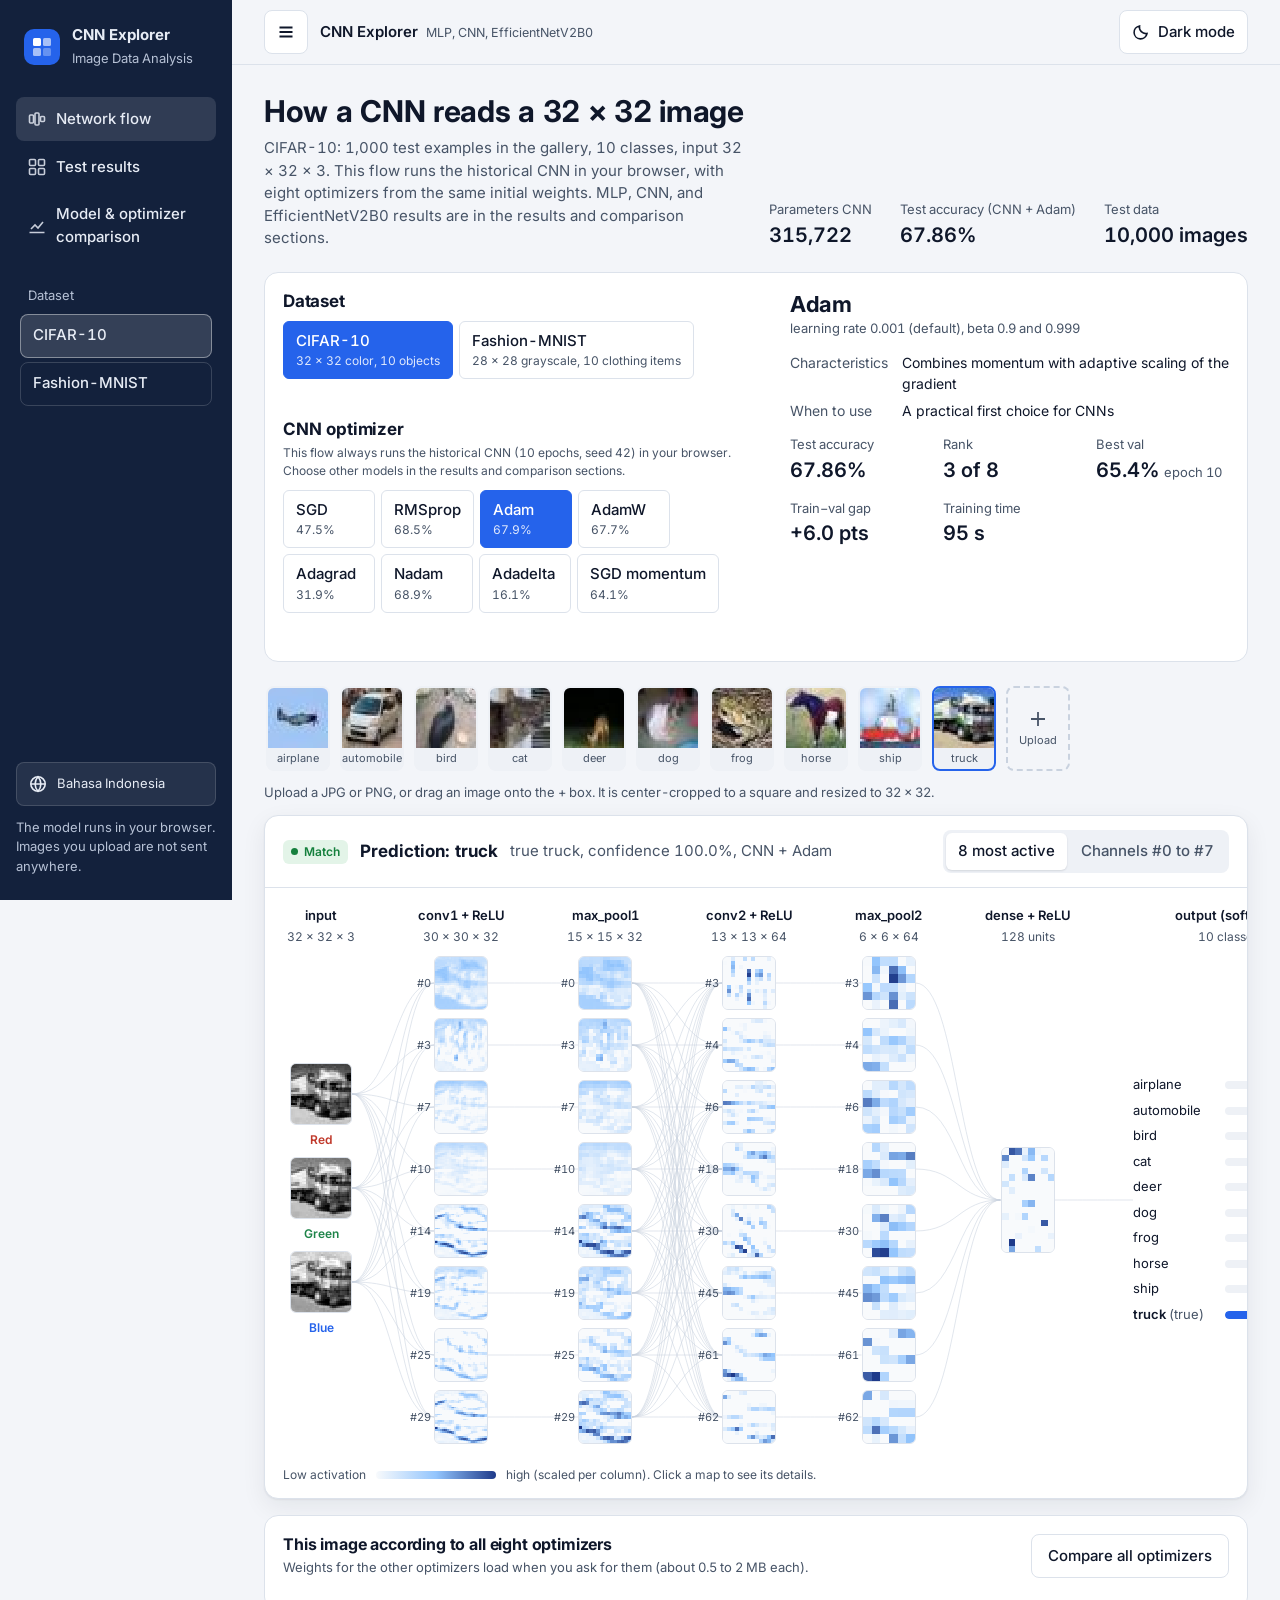
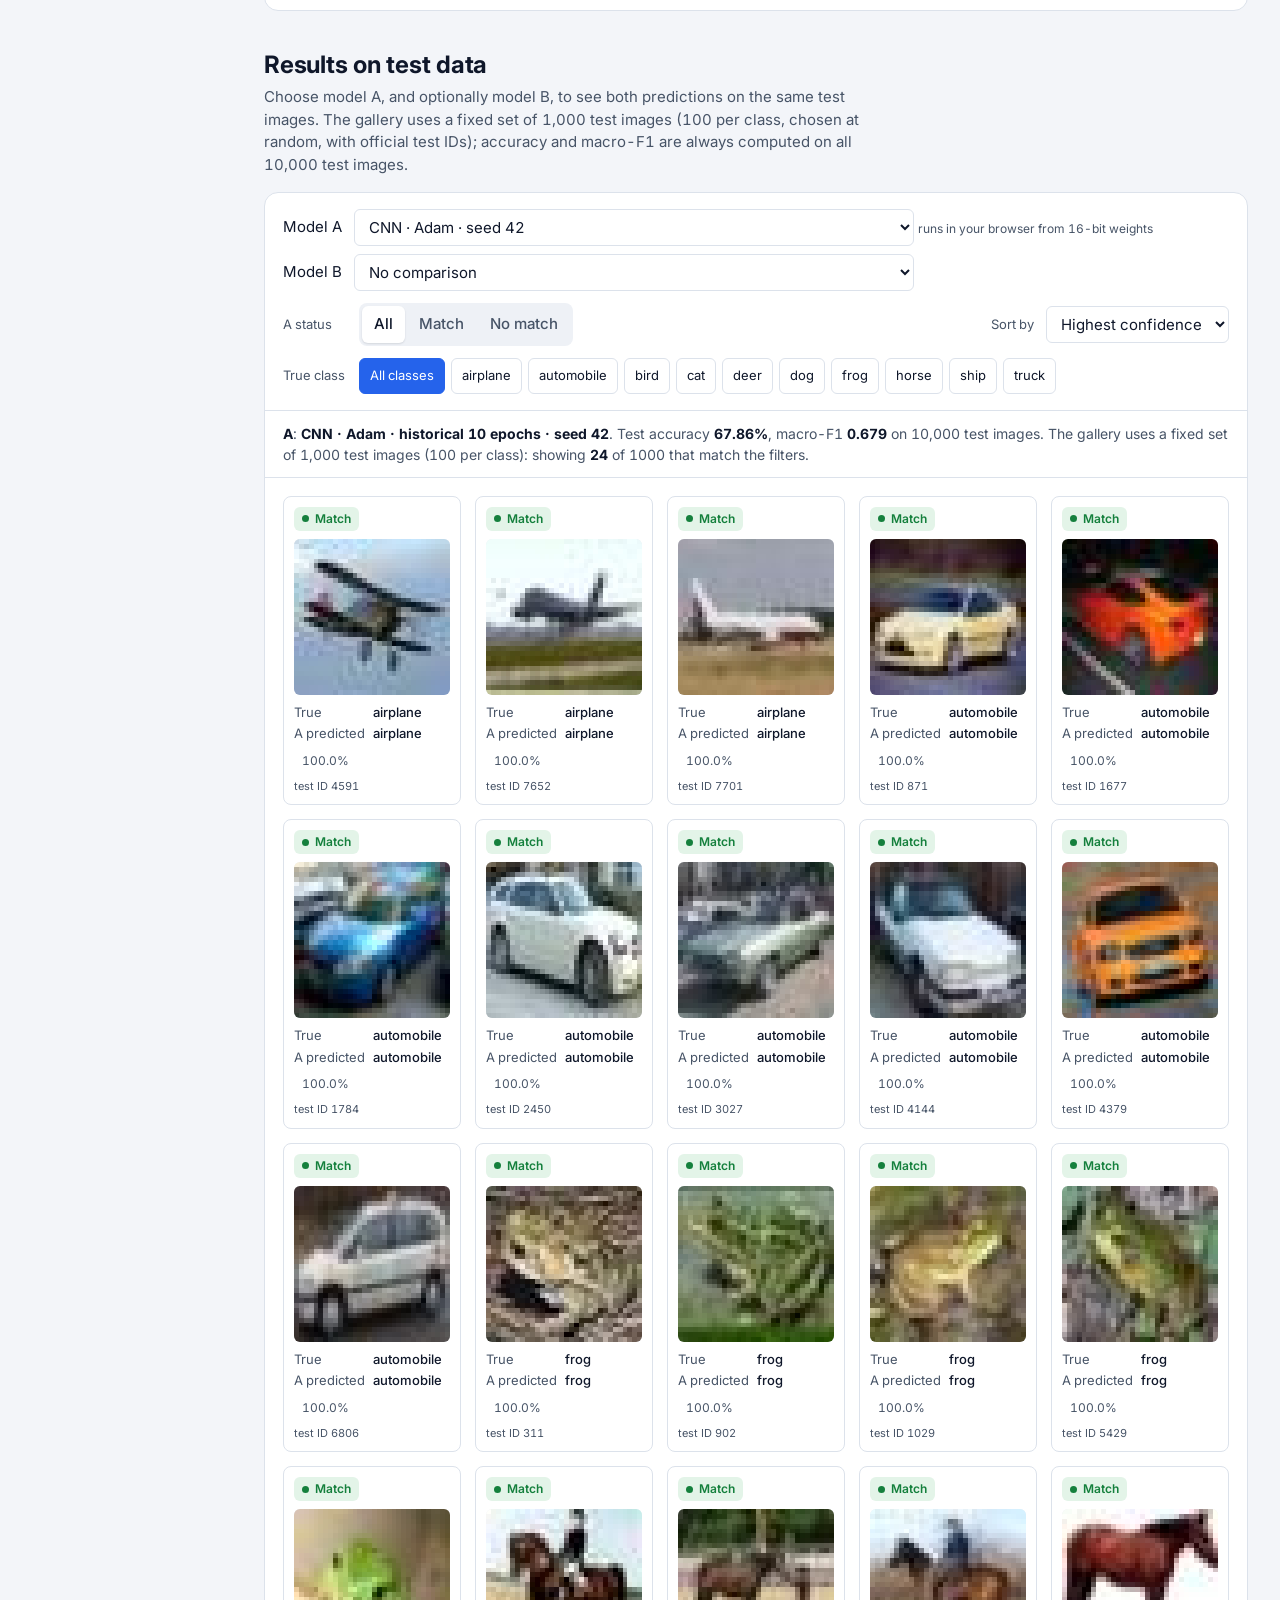
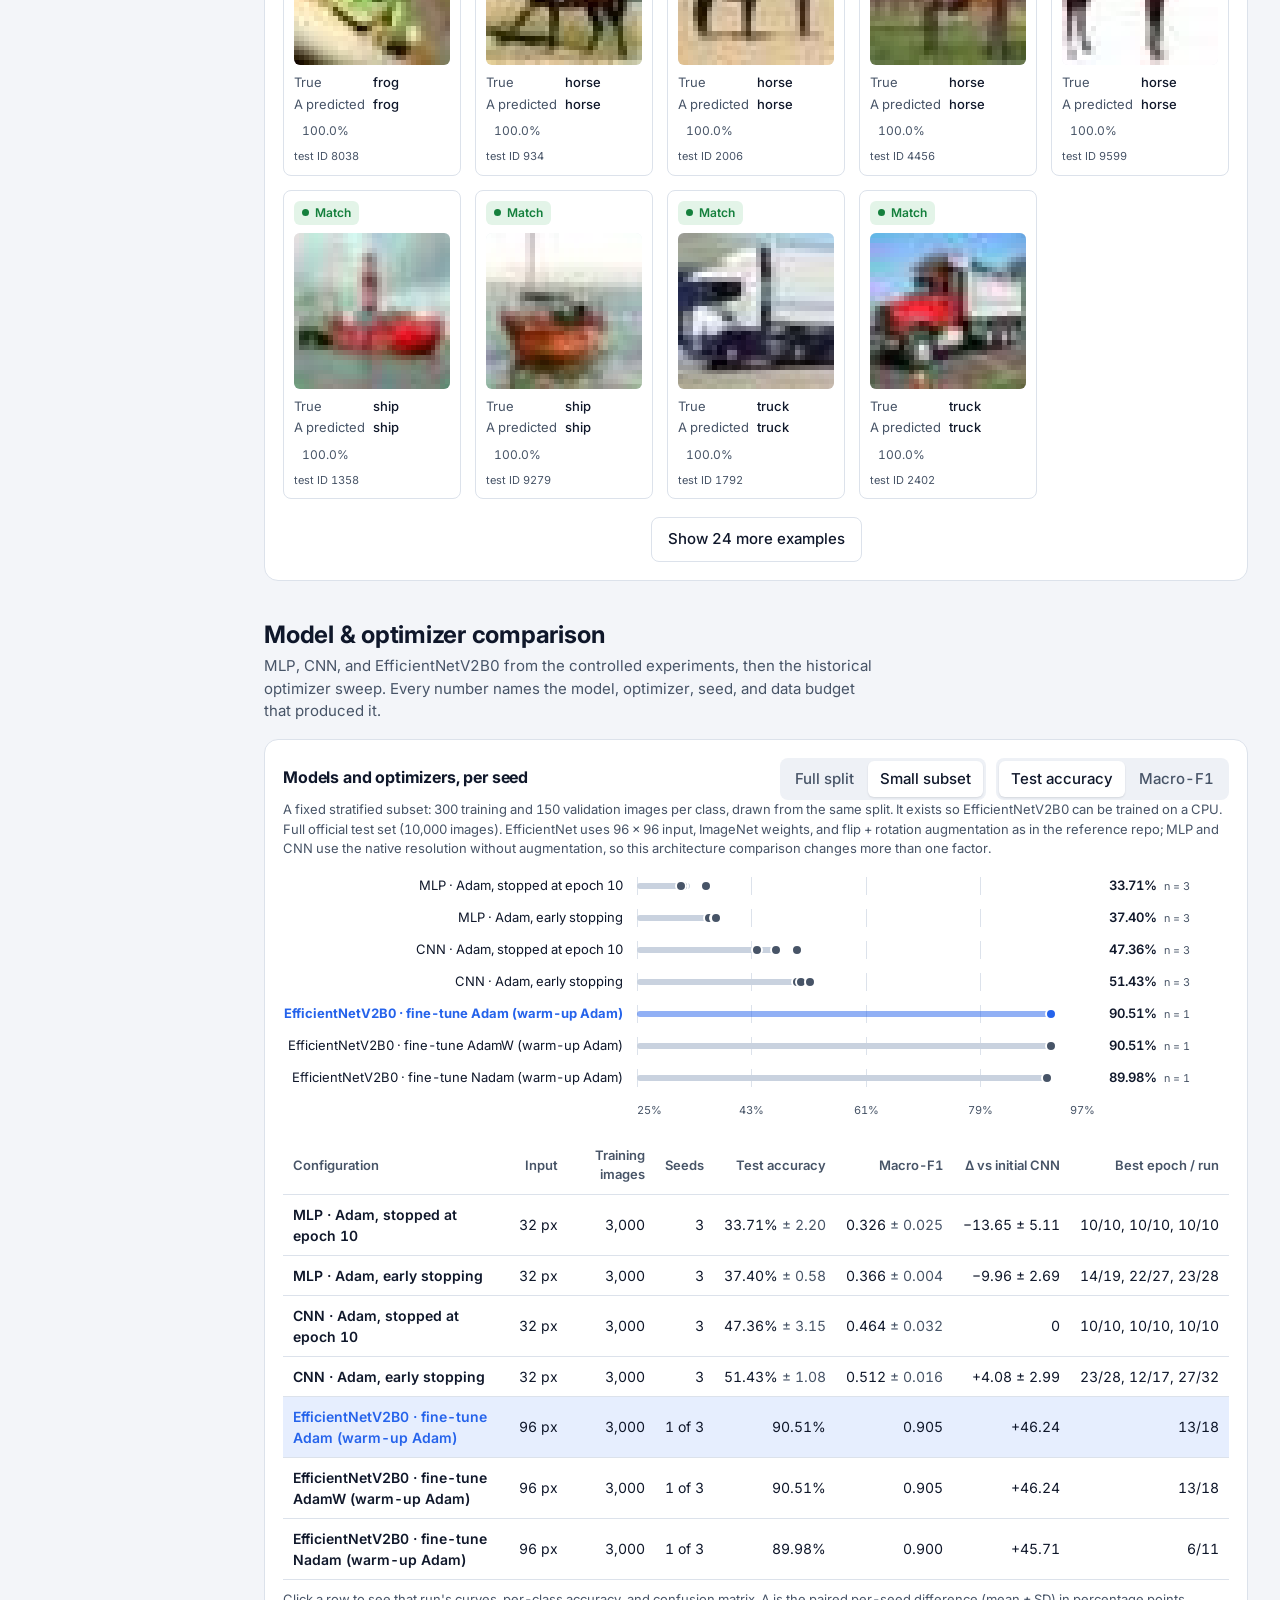
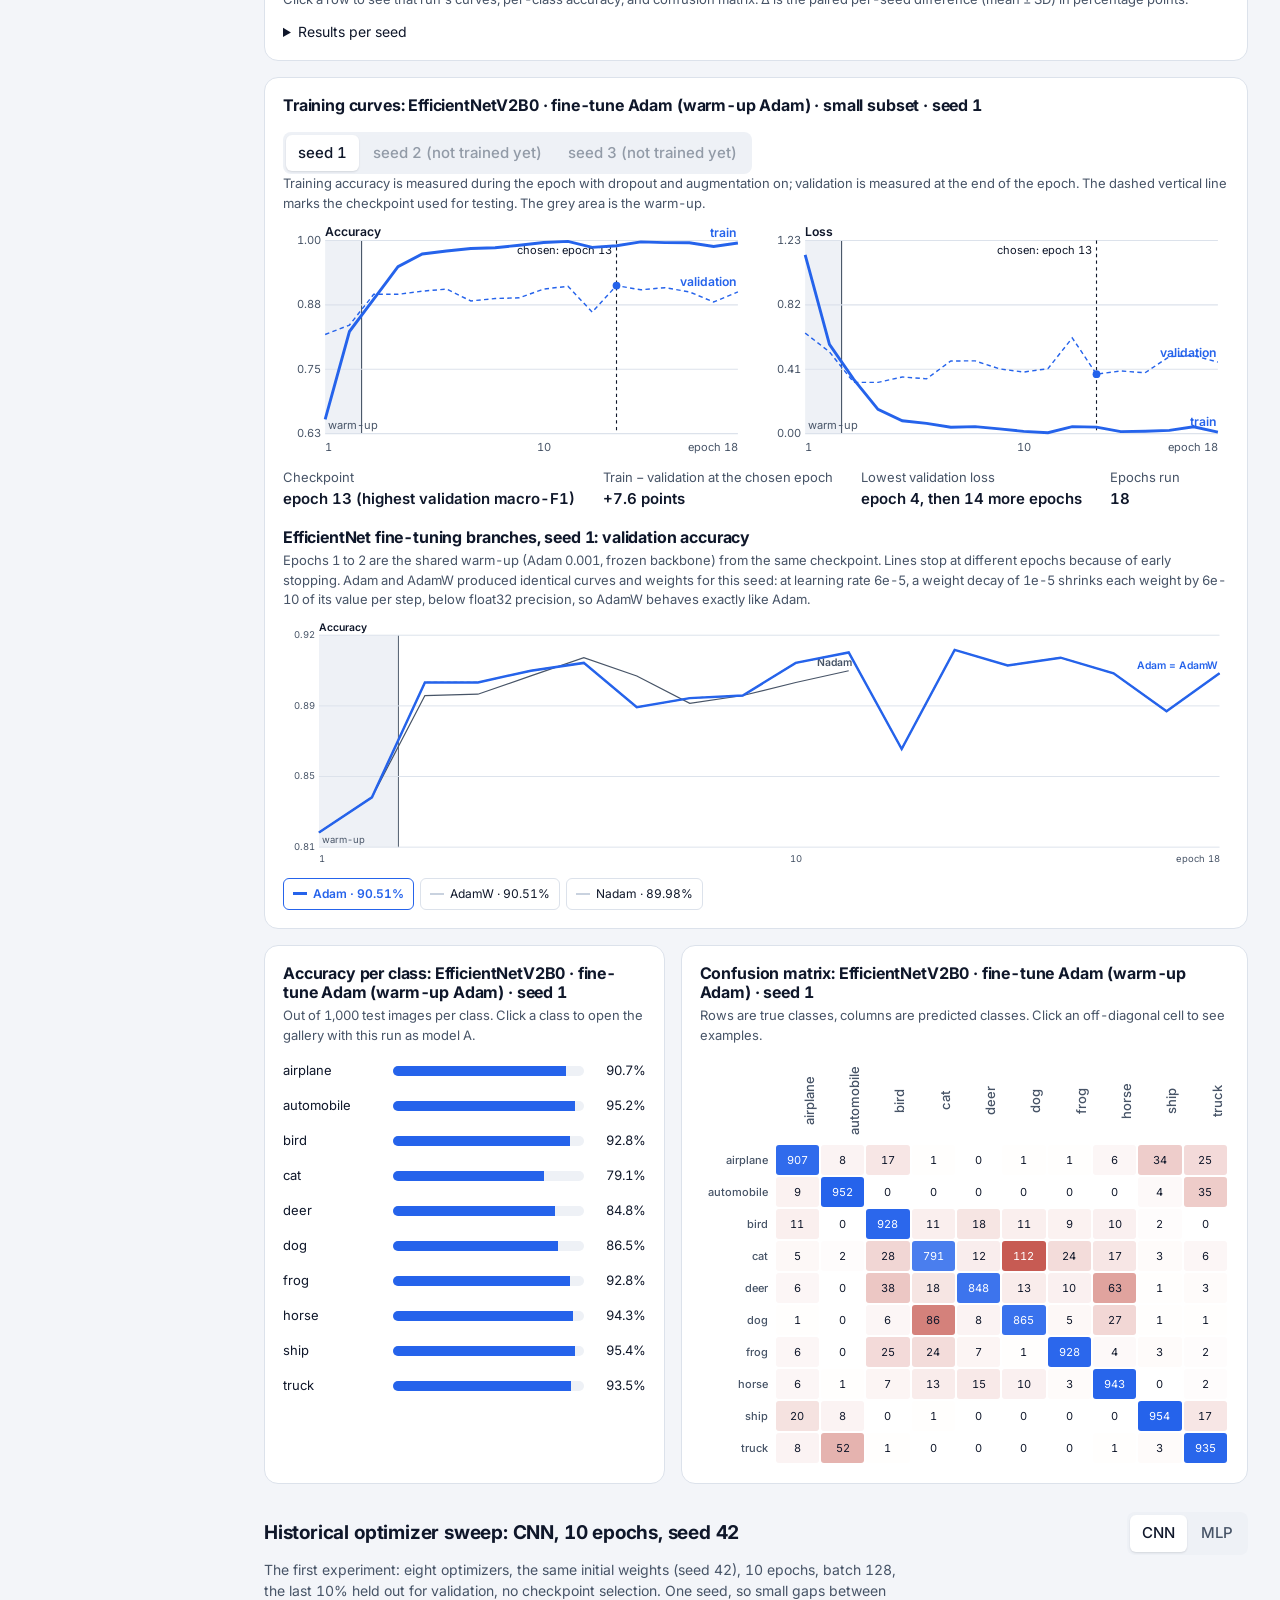
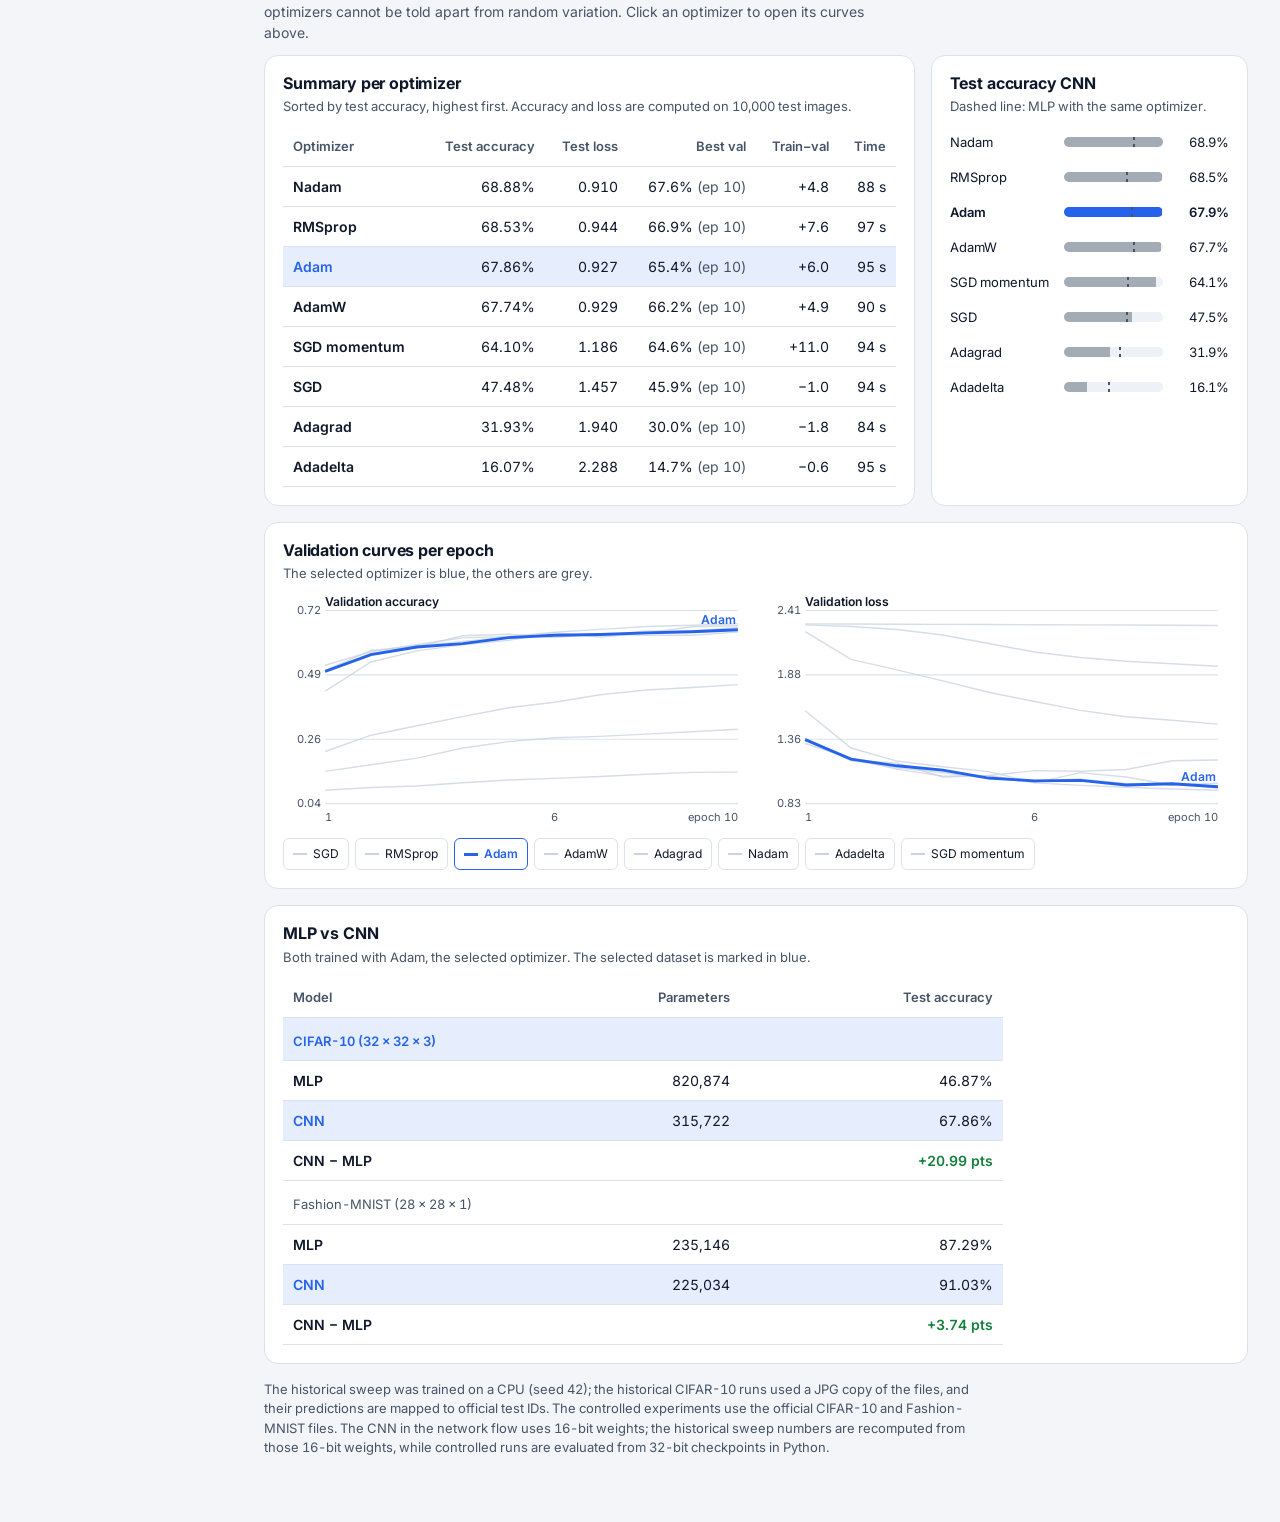
==== commit 88b844a6: "Open the comparison on EfficientNet results, point to them from the full split, and build on Windows" ====
--- a/dashboard/index.html
+++ b/dashboard/index.html
@@ -924,6 +924,7 @@
   branchT:s=>`EfficientNet fine-tuning branches, seed ${s}: validation accuracy`, branchN:"Epochs 1 to 2 are the shared warm-up (Adam 0.001, frozen backbone) from the same checkpoint. Lines stop at different epochs because of early stopping.",
   trainNote:"Training accuracy is measured during the epoch with dropout and augmentation on; validation is measured at the end of the epoch. The dashed vertical line marks the chosen checkpoint.",
   pclsT:lab=>`Accuracy per class: ${lab}`, cmT:lab=>`Confusion matrix: ${lab}`,
+  effElsewhere:"EfficientNet results at 96 px are under the Small subset tab", effShort:"see the Small subset tab",
   pickRun:"Choose a configuration in the table to see its curves.", noneDone:"No run has finished for this experiment yet. The table below lists the planned runs.", loading:"Loading…",
   histT:m=>`Historical optimizer sweep: ${m}, 10 epochs, seed 42`,
   aWhere:"Model A", bWhere:"Model B",
@@ -1067,7 +1068,7 @@
     let h=`<div class="dots" role="img" aria-label="${L.chartLab(L.stShort[S.study],S.metric==="acc"?L.metAcc:L.metF1)}">`;
     C.forEach(c=>{const sel=c.runs.some(r=>r.key===S.detail),v=c.runs.map(r=>r[met]);
       h+=`<div class="drow${sel?" sel":""}" aria-hidden="true"><span class="dl">${MNAME[c.model]} · ${optPart(c)}</span><span class="dt">`
-        +(v.length?`<i style="width:${P(mean(v))}%"></i>`+v.map(x=>`<b style="left:${P(x)}%"></b>`).join(""):`<span class="nr">${L.nr}</span>`)
+        +(v.length?`<i style="width:${P(mean(v))}%"></i>`+v.map(x=>`<b style="left:${P(x)}%"></b>`).join(""):`<span class="nr">${L.nr}${c.model==="effnet"&&S.study==="full"&&EX().runs.some(r=>r.study==="budget"&&r.model==="effnet")?" · "+L.effShort:""}</span>`)
         +`</span><span class="dn">${v.length?fmt(mean(v))+` <small>n = ${v.length}</small>`:""}</span></div>`;});
     h+=`<div class="drow axis" aria-hidden="true"><span class="dl"></span><span class="dt">${[0,1,2,3,4].map(g=>{const v=lo+(hi-lo)*g/4;return `<em style="left:${g*25}%">${met==="acc"?nf(v*100,0)+"%":v.toFixed(2)}</em>`;}).join("")}</span><span class="dn"></span></div>`;
     box.innerHTML=h+"</div>";}
@@ -1075,7 +1076,7 @@
   let t=`<thead><tr>${L.cfgHead.map((h,i)=>`<th scope="col"${i?"":' style="text-align:left"'}>${h}</th>`).join("")}</tr></thead><tbody>`;
   C.forEach(c=>{const R=c.runs,total=R.length+c.planned.length,sel=R.some(r=>r.key===S.detail);
     const first=R[0]||c.planned[0];
-    if(!R.length){t+=`<tr><th scope="row">${MNAME[c.model]} · ${optPart(c)}</th><td colspan="7" style="text-align:left;color:var(--muted)">${L.nr} (0 / ${total} seed)</td></tr>`;return;}
+    if(!R.length){t+=`<tr><th scope="row">${MNAME[c.model]} · ${optPart(c)}</th><td colspan="7" style="text-align:left;color:var(--muted)">${L.nr} (0 / ${total} seed)${c.model==="effnet"&&S.study==="full"&&EX().runs.some(r=>r.study==="budget"&&r.model==="effnet")?". "+L.effElsewhere:""}</td></tr>`;return;}
     const a=R.map(r=>r.acc),f=R.map(r=>r.f1),mv=R.map(r=>r[met]);
     const pairs=R.filter(r=>bs[r.seed]!=null).map(r=>(r[met]-bs[r.seed])*100),md=pairs.length?mean(pairs):0;
     const dtxt=c.k==="cnn-adam-e10"?"0":pairs.length?L.delta((md>=0?"+":"−")+nf(Math.abs(md),2),nf(sd(pairs),2),pairs.length):L.deltaNone;
@@ -1191,7 +1192,10 @@
   $("#cmpTable").innerHTML=`<thead><tr><th scope="col">Model</th><th scope="col">Parameters</th><th scope="col">Test accuracy</th></tr></thead><tbody>${body}</tbody>`;}
 function renderTraining(){if(!EX())return;
   if(!EX().byKey[S.detail]){const C=configs(S.study),c=C.find(c=>c.runs.length&&c.model==="effnet")||C.find(c=>c.runs.length&&c.k==="cnn-adam")||C.find(c=>c.runs.length);S.detail=c?c.runs[0].key:"";}
-  renderCfg();renderHist();renderDetail();}
+  renderCfg();renderHist();if(detailSeen)renderDetail();}
+/* curves and per-run files load only once the comparison section is near the screen */
+let detailSeen=false;
+new IntersectionObserver((es,ob)=>{if(es.some(e=>e.isIntersecting)&&!detailSeen){detailSeen=true;ob.disconnect();if(EX())renderDetail();}},{rootMargin:"400px 0px"}).observe(document.getElementById("training"));
 
 /* ---------- dataset control ---------- */
 const DSLIST=[{key:"cifar10"},{key:"fashion"}];
@@ -1286,7 +1290,9 @@
   // run index: small, loaded after the flow is on screen; predictions and curves load per run on demand
   $("#summary").textContent=L.loadingRuns;
   try{await loadExp(S.ds);}catch(e){$("#summary").innerHTML=`<span style="color:var(--bad)">${L.expErr}</span>`;$("#cfgNote").textContent=L.expErr;window.__ready=true;return;}
-  if(!EX().runs.some(r=>r.study===S.study))S.study=EX().runs.some(r=>r.study==="budget")?"budget":S.study;
+  // open on the experiment that has EfficientNet results (the full 224 px recipe has not been run yet)
+  const effIn=st=>EX().runs.some(r=>r.study===st&&r.model==="effnet");
+  if(!effIn(S.study)&&effIn("budget"))S.study="budget";
   syncRunPickers();renderGallery();renderTraining();
   window.__ready=true;
 })();
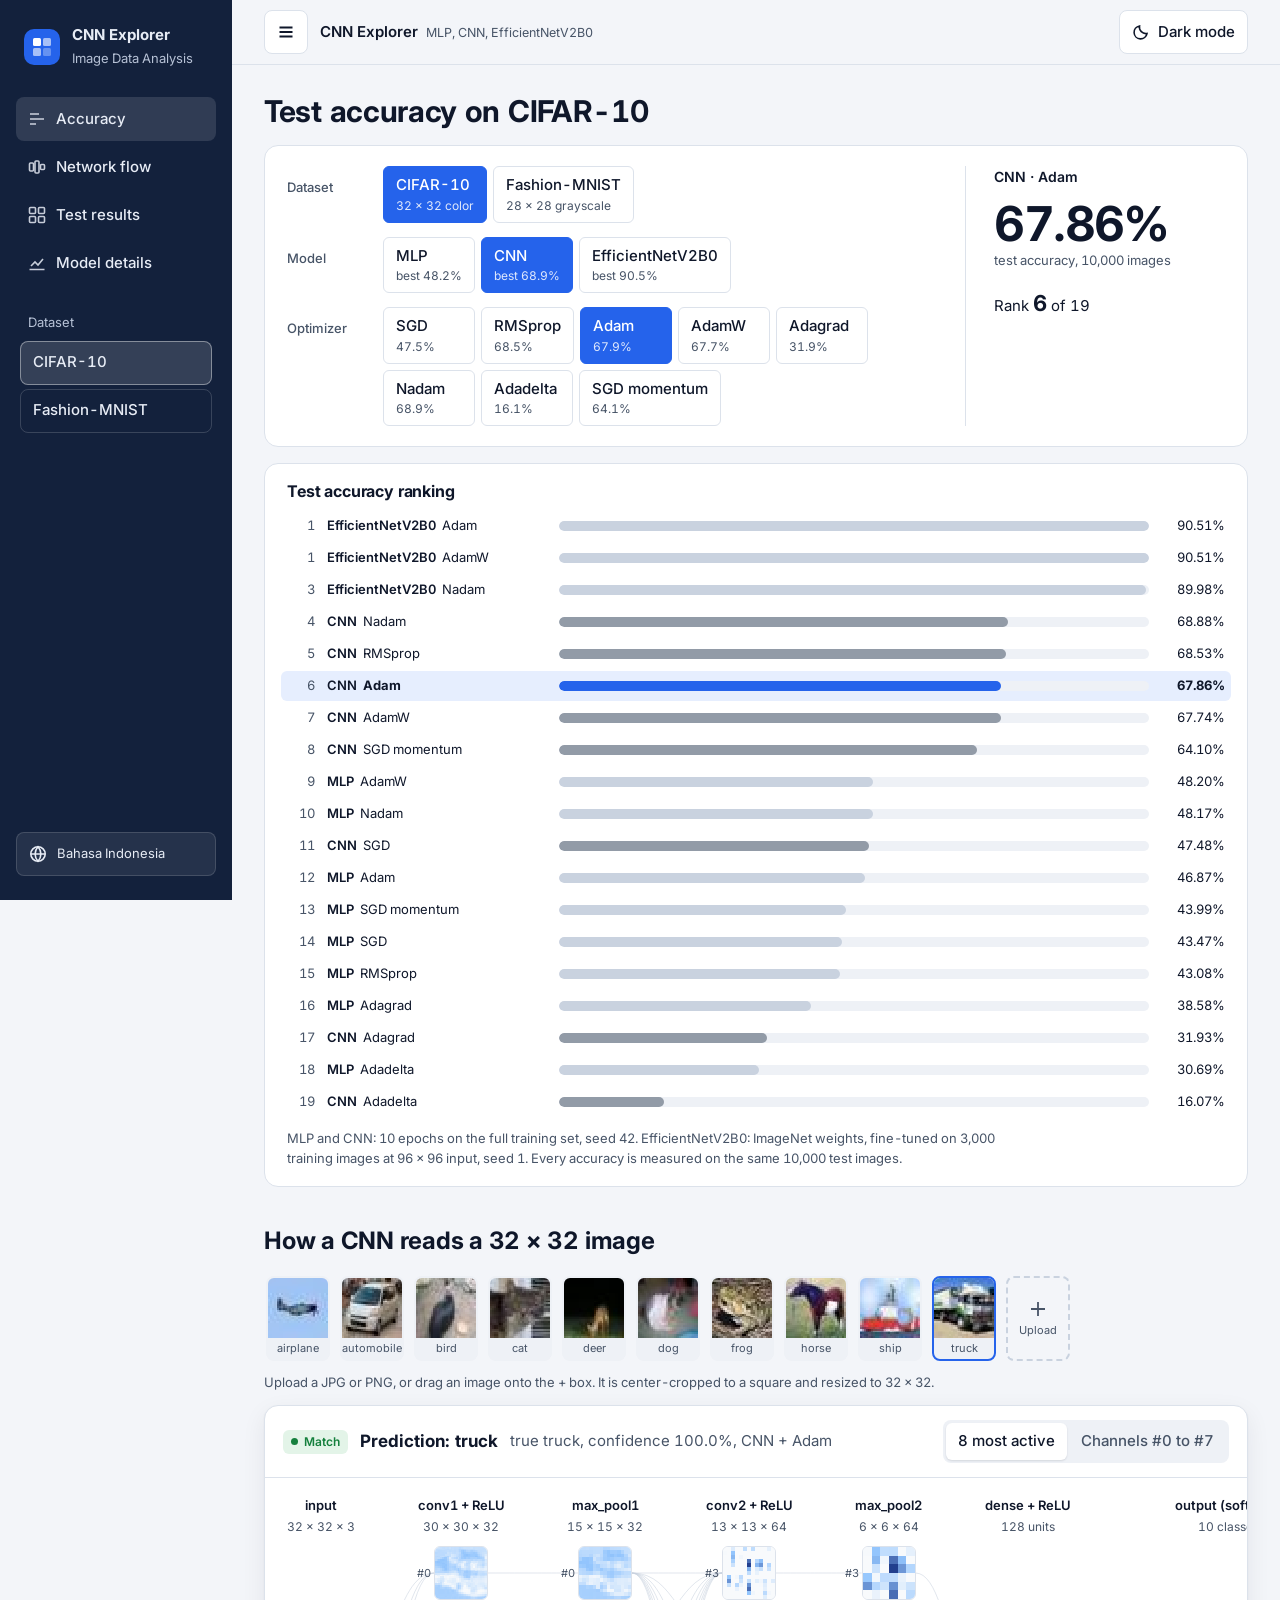
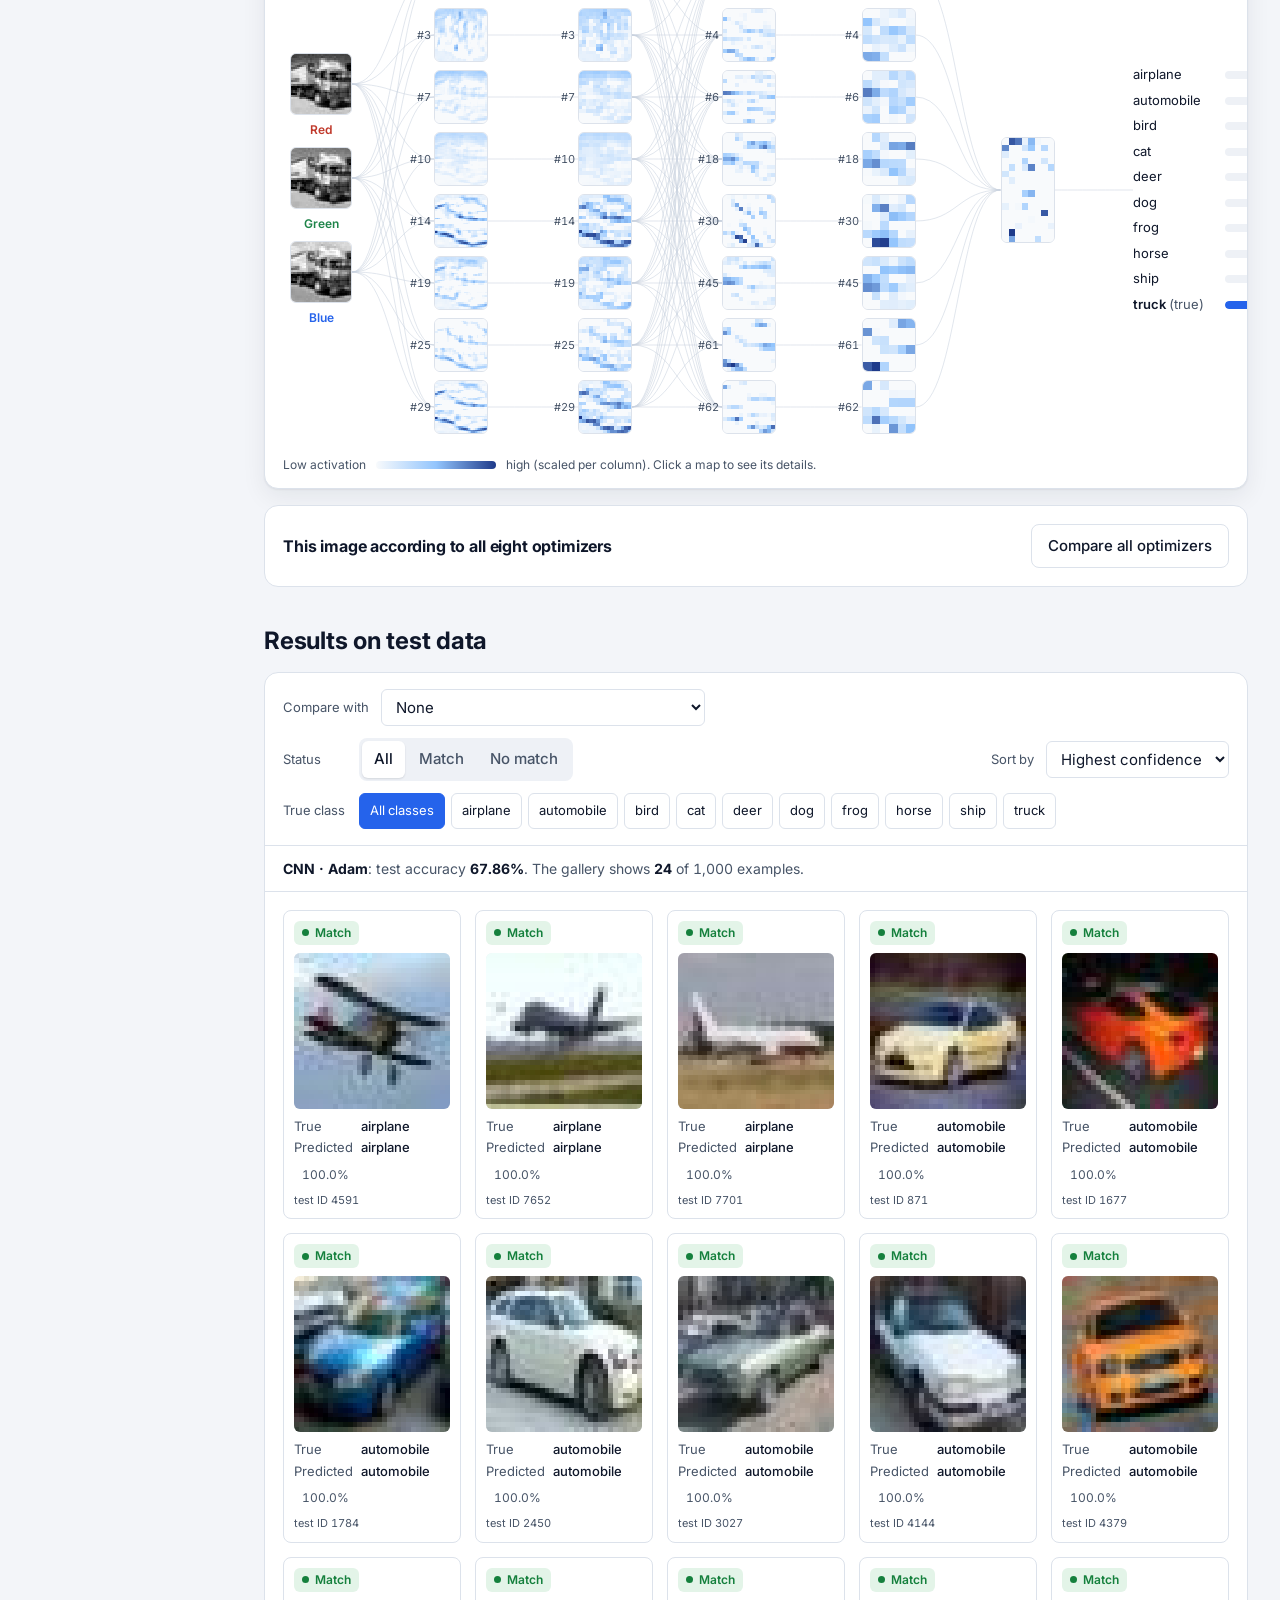
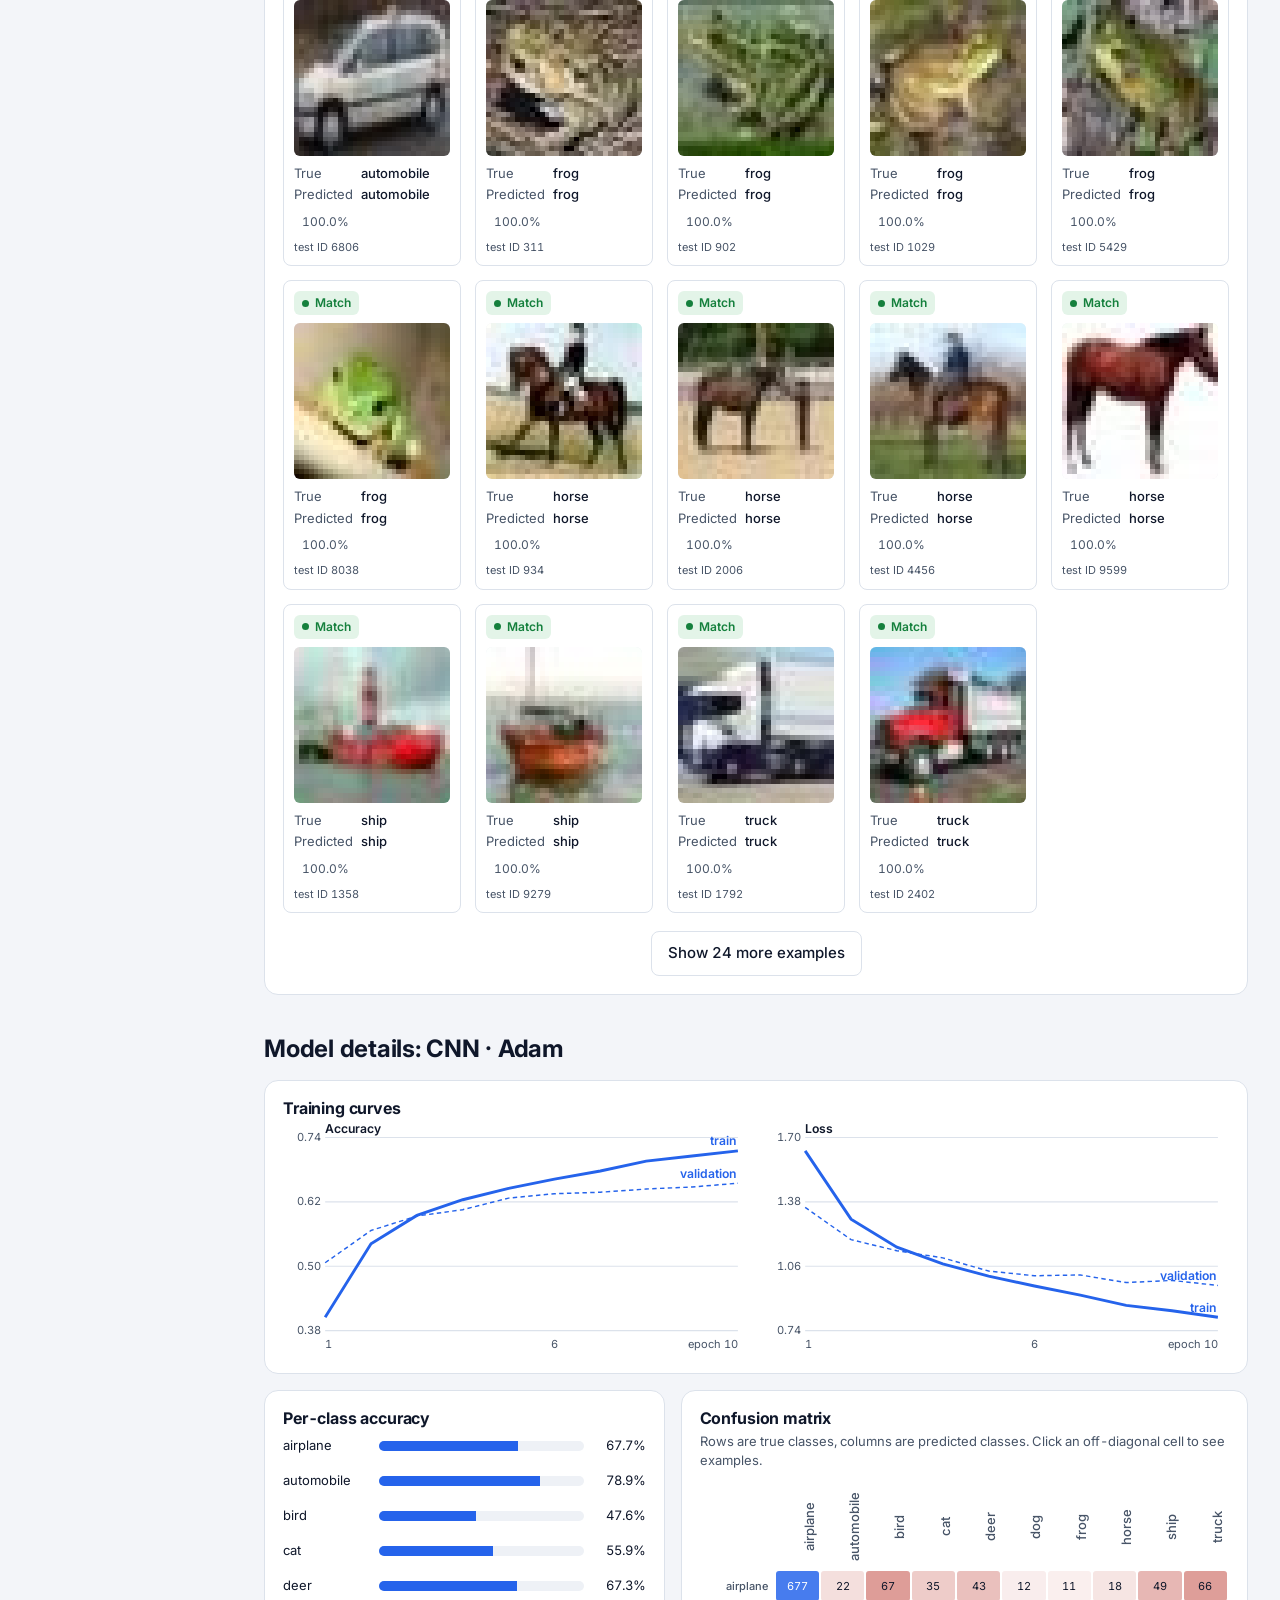
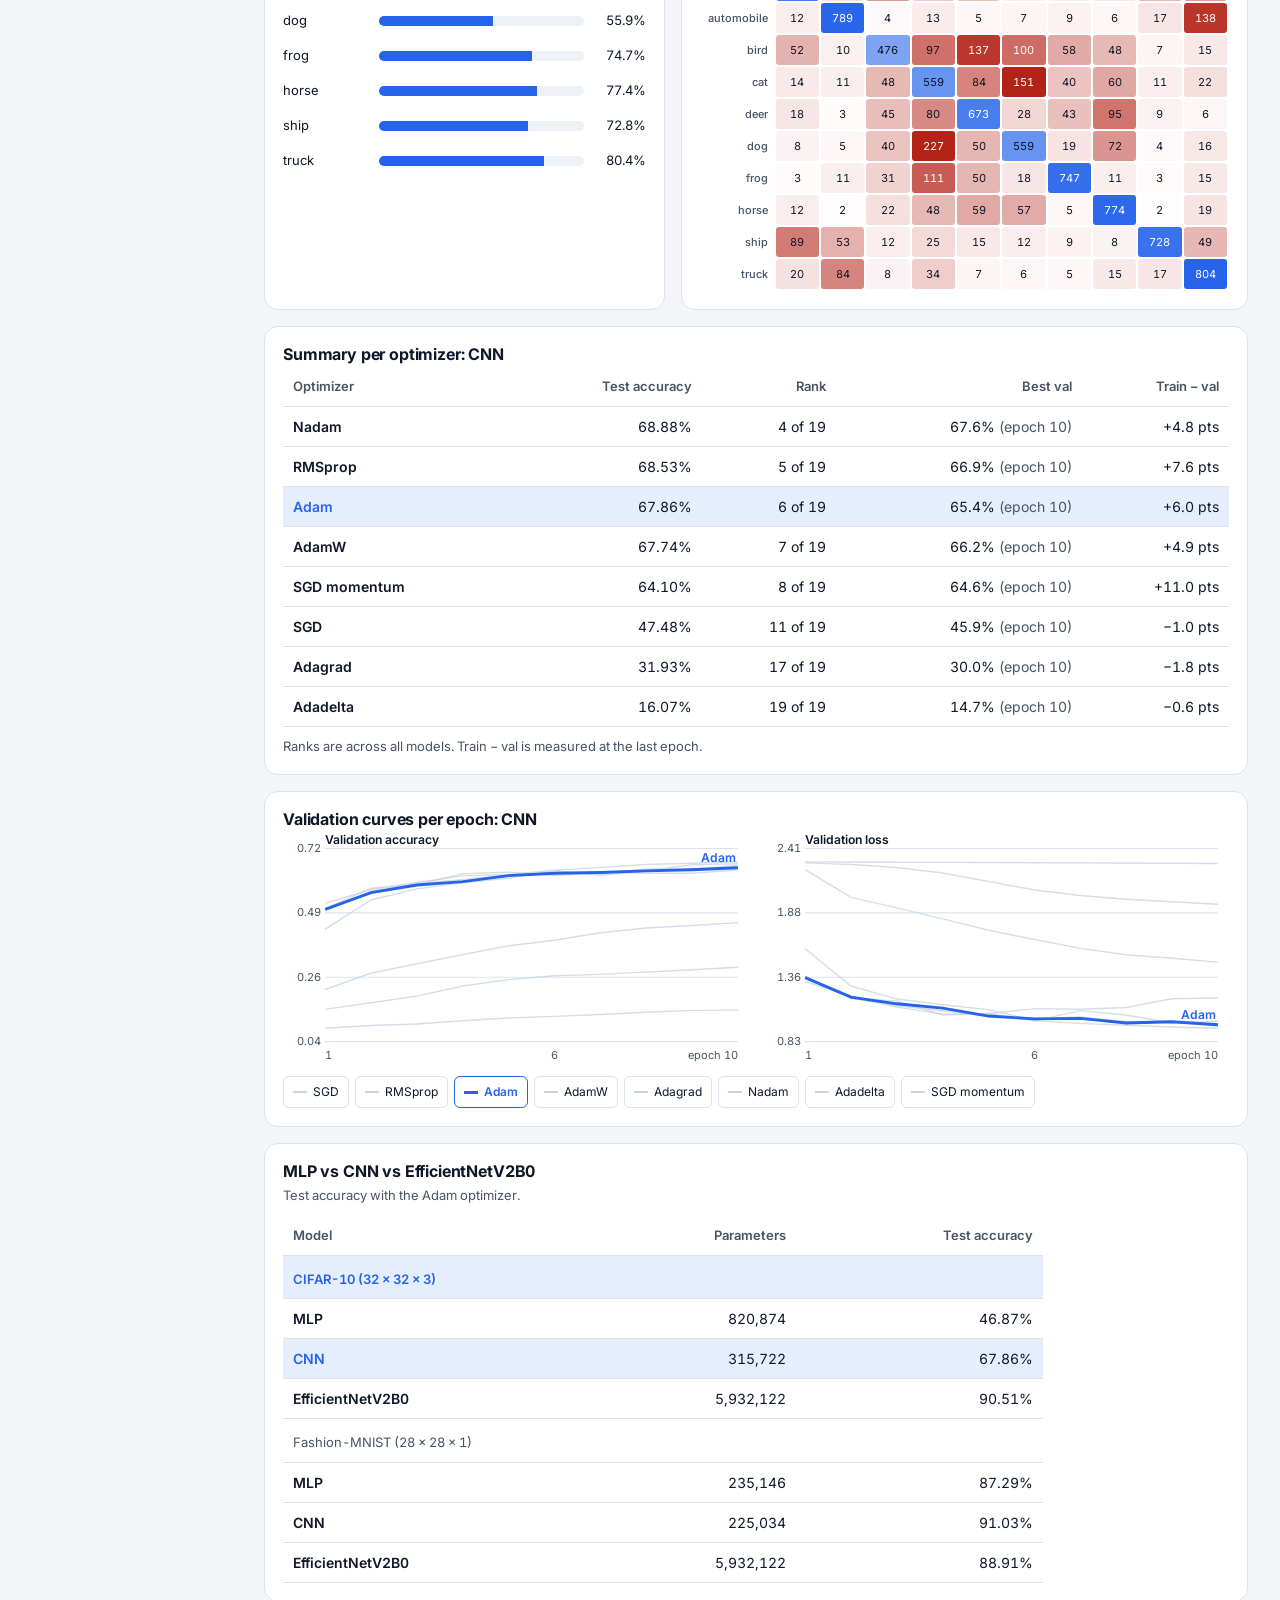
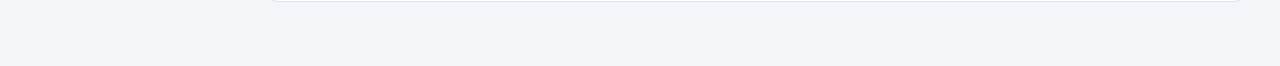
==== commit 03e707bc: "Simplify dashboard dataset, model and optimizer" ====
--- a/dashboard/index.html
+++ b/dashboard/index.html
@@ -234,32 +234,55 @@
 }
 </style>
 <style>
-/* additions for optimizer control */
-.optbox{margin-top:22px;padding:18px;display:grid;grid-template-columns:minmax(0,1.1fr) minmax(0,1fr);gap:24px;align-items:start}
-.optbox h2{font-size:17px}
-.optlist{display:flex;flex-wrap:wrap;gap:6px;margin-top:10px}
-.optbtn{border:1px solid var(--line);background:var(--surface);border-radius:var(--r-chip);padding:8px 12px;min-height:44px;cursor:pointer;font-weight:500;display:flex;flex-direction:column;align-items:flex-start;gap:0;min-width:92px}
+/* picker: dataset -> model -> optimizer, with the selected result as the focal number */
+.pick{padding:20px 22px;display:grid;grid-template-columns:minmax(0,1fr) 260px;gap:28px;align-items:start}
+.pick-row{display:grid;grid-template-columns:84px minmax(0,1fr);gap:12px;align-items:start}
+.pick-row + .pick-row{margin-top:14px}
+.pick-row > .lbl{font-size:13px;color:var(--muted);padding-top:12px;font-weight:500}
+.optlist{display:flex;flex-wrap:wrap;gap:6px}
+.optbtn{border:1px solid var(--line);background:var(--surface);border-radius:var(--r-chip);padding:7px 12px;min-height:44px;cursor:pointer;font-weight:500;display:flex;flex-direction:column;align-items:flex-start;gap:0;min-width:92px;text-align:left}
 .optbtn small{font-size:12px;color:var(--muted);font-weight:400}
 .optbtn:hover{border-color:var(--accent)}
 .optbtn[aria-pressed="true"]{background:var(--accent);border-color:var(--accent);color:#fff}
 .optbtn[aria-pressed="true"] small{color:rgba(255,255,255,.85)}
 :root[data-theme="dark"] .optbtn[aria-pressed="true"]{color:#0A1222}
 :root[data-theme="dark"] .optbtn[aria-pressed="true"] small{color:rgba(10,18,34,.8)}
-.optinfo h3{font-size:22px}
-.optinfo .cfg{font-size:13px;color:var(--muted);margin-top:2px}
-.optinfo dl{display:grid;grid-template-columns:auto 1fr;gap:6px 14px;margin:14px 0 0;font-size:14px}
-.optinfo dt{color:var(--muted)}
-.optinfo dd{margin:0}
-.optstats{display:grid;grid-template-columns:repeat(auto-fill,minmax(118px,1fr));gap:14px 20px;margin-top:14px}
-.optstats div{font-size:13px;color:var(--muted)}
-.optstats b{display:block;font-size:20px;color:var(--ink);font-weight:600}
 .optmsg{font-size:13px;color:var(--muted);margin-top:10px;min-height:20px}
 .optmsg.err{color:var(--bad)}
+.optmsg:empty{min-height:0;margin:0}
+.score{border-left:1px solid var(--line);padding-left:28px;display:flex;flex-direction:column;gap:2px;min-height:100%}
+.score .who{font-size:14px;font-weight:600}
+.score .num{font-size:48px;font-weight:700;letter-spacing:-.03em;line-height:1.05;margin-top:10px}
+.score .cap{font-size:13px;color:var(--muted)}
+.score .rk{margin-top:14px;font-size:15px}
+.score .rk b{font-size:22px}
+/* ranking: every trained configuration on one scale from 0 */
+.rankp{padding:18px 22px;margin-top:16px}
+.rankp h2{font-size:16px;margin-bottom:10px}
+.rank{display:flex;flex-direction:column;gap:2px}
+.rank button{display:grid;grid-template-columns:28px minmax(150px,220px) minmax(0,1fr) 64px;gap:12px;align-items:center;border:0;background:none;padding:3px 6px;margin:0 -6px;border-radius:6px;cursor:pointer;text-align:left;font-size:13px;min-height:30px}
+.rank button:hover{background:var(--sunken)}
+.rank .n{color:var(--muted);text-align:right}
+.rank .who b{font-weight:600;margin-right:6px}
+.rank .bar{height:10px;background:var(--sunken);border-radius:5px;overflow:hidden}
+.rank .bar i{display:block;height:100%;background:var(--link);border-radius:5px}
+.rank .same .bar i{background:var(--muted);opacity:.55}
+.rank button[aria-pressed="true"]{background:var(--accent-soft)}
+.rank button[aria-pressed="true"] .bar i{background:var(--accent);opacity:1}
+.rank button[aria-pressed="true"] .who,.rank button[aria-pressed="true"] em{font-weight:700}
+.rank em{font-style:normal;text-align:right}
+.rank-note{font-size:13px;color:var(--muted);margin-top:12px;max-width:90ch}
+.flow.mlp{grid-template-columns:repeat(5,auto);min-width:860px}
 .flow-wrap.busy .flow{opacity:.35;transition:opacity .15s}
+.effmsg{padding:18px 22px;display:flex;gap:16px;align-items:center;justify-content:space-between;flex-wrap:wrap}
+.effmsg p{color:var(--muted);max-width:70ch}
+.effmsg a{text-decoration:none;color:var(--ink)}
 .compare{margin-top:16px;padding:18px}
 .compare .c-head{display:flex;justify-content:space-between;align-items:center;gap:12px;flex-wrap:wrap}
 .compare h3{font-size:16px}
 .compare p.note{font-size:13px;color:var(--muted);margin-top:4px}
+.compare p.note:empty{display:none}
+.crows:empty{display:none}
 .crows{display:grid;grid-template-columns:repeat(auto-fill,minmax(210px,1fr));gap:8px;margin-top:14px}
 .crow{border:1px solid var(--line);border-radius:var(--r-tile);background:var(--surface);padding:10px 12px;text-align:left;cursor:pointer;display:flex;flex-direction:column;gap:6px}
 .crow:hover{border-color:var(--accent)}
@@ -268,16 +291,19 @@
 .crow b{font-size:14px}
 .crow span.p{font-size:13px;color:var(--muted)}
 .crow span.p strong{color:var(--ink);font-weight:600}
-.cmp-row{display:flex;gap:10px;align-items:center;flex-wrap:wrap}
 .check{display:inline-flex;align-items:center;gap:8px;font-size:13px;color:var(--ink);min-height:36px;cursor:pointer}
 .check input{width:18px;height:18px;accent-color:var(--accent)}
-.check[aria-disabled="true"]{opacity:.5;cursor:not-allowed}
 .card .vs{font-size:12px;color:var(--muted);display:flex;gap:6px;align-items:center;flex-wrap:wrap;border-top:1px dashed var(--line);padding-top:7px}
 .card .vs .tab{font-size:11px;padding:1px 6px}
+div.card{cursor:default}
+div.card:hover{border-color:var(--line)}
+.sid{font-size:11px;color:var(--muted)}
 tr.sel th,tr.sel td{background:var(--accent-soft)}
+tr.sel th{color:var(--accent)}
 tr.click{cursor:pointer}
 tr.click:hover th,tr.click:hover td{background:var(--sunken)}
 tr.sel:hover th,tr.sel:hover td{background:var(--accent-soft)}
+tr.grp.sel td{color:var(--accent);font-weight:600}
 .optrow-btn{all:unset;cursor:pointer;font-weight:600}
 .optrow-btn:focus-visible{outline:2px solid var(--accent);outline-offset:2px;border-radius:3px}
 .curves2{display:grid;grid-template-columns:1fr 1fr;gap:14px}
@@ -289,19 +315,9 @@
 .okey button[aria-pressed="true"]{border-color:var(--accent);color:var(--accent);font-weight:600}
 .okey button[aria-pressed="true"] i{border-top:3px solid var(--accent)}
 .okey button:hover{border-color:var(--accent)}
-.bars{display:flex;flex-direction:column;gap:7px}
-.bars button{display:grid;grid-template-columns:104px 1fr 56px;gap:10px;align-items:center;font-size:13px;border:0;background:none;padding:2px 0;cursor:pointer;text-align:left;min-height:28px}
-.bars .bar{height:10px;background:var(--sunken);border-radius:5px;overflow:hidden}
-.bars .bar i{display:block;height:100%;background:var(--muted);opacity:.45}
-.bars button[aria-pressed="true"] .bar i{opacity:1}
-.bars button[aria-pressed="true"] .bar i{background:var(--accent)}
-.bars button[aria-pressed="true"]{font-weight:600}
-.bars em{font-style:normal;text-align:right}
 .lang-btn{text-decoration:none}
 .tab{white-space:nowrap;flex:none}
 .lang-short{display:none;font-weight:600}
-.dslist{display:flex;flex-wrap:wrap;gap:6px;margin-top:10px}
-.dsbtn{min-width:170px}
 .rail-ds{display:flex;flex-direction:column;gap:8px;padding:0 4px}
 .rail-ds p{font-size:13px;color:var(--rail-muted);margin:0 8px}
 .rail-ds-btns{display:flex;flex-direction:column;gap:4px}
@@ -309,9 +325,9 @@
 .rail-ds-btns button:hover{background:rgba(255,255,255,.07)}
 .rail-ds-btns button[aria-pressed="true"]{background:rgba(255,255,255,.14);border-color:rgba(255,255,255,.4)}
 #invWrap{margin-top:2px}
-.pcls button{grid-template-columns:100px 1fr 52px}
+#selB{max-width:100%;min-width:0}
+#fAgree{flex-wrap:wrap;max-width:100%}
 .pcls button span:first-child{overflow:hidden;text-overflow:ellipsis;white-space:nowrap}
-tr.grp.sel td{color:var(--accent);font-weight:600}
 .cm thead th{white-space:nowrap;height:84px}
 .brand{position:relative}
 .brand-text{min-width:0}
@@ -333,50 +349,21 @@
 .app.rail-closed .rail{display:none}
 .main-col{min-width:0;display:flex;flex-direction:column}
 main section{scroll-margin-top:76px}
-.sid{font-size:11px;color:var(--muted)}
-#cfgTable td,#seedTable td{white-space:nowrap}
-.where{font-size:12px;color:var(--muted)}
-.runpick{display:grid;grid-template-columns:auto minmax(0,1fr);gap:8px 12px;align-items:center}
-.runpick select{max-width:100%;width:min(560px,100%)}
-.fitstats{display:flex;flex-wrap:wrap;gap:12px 28px;margin-top:10px}
-.fitstats div{font-size:13px;color:var(--muted)}
-.fitstats b{display:block;font-size:15px;color:var(--ink);font-weight:600}
-.seg button:disabled{opacity:.55;cursor:not-allowed}
-.dots{display:flex;flex-direction:column;gap:2px;margin-top:6px}
-.drow{display:grid;grid-template-columns:minmax(0,340px) minmax(0,1fr) 120px;gap:14px;align-items:center;min-height:30px;font-size:13px}
-.drow .dl{text-align:right;overflow:hidden;text-overflow:ellipsis;white-space:nowrap}
-.drow.sel .dl{font-weight:700;color:var(--accent)}
-.drow .dt{position:relative;height:18px;background:repeating-linear-gradient(90deg,var(--line) 0 1px,transparent 1px 25%)}
-.drow .dt i{position:absolute;left:0;top:6px;height:6px;border-radius:3px;background:var(--link)}
-.drow.sel .dt i{background:var(--accent);opacity:.5}
-.drow .dt b{position:absolute;top:3px;width:12px;height:12px;margin-left:-6px;border-radius:50%;background:var(--muted);border:2px solid var(--surface)}
-.drow.sel .dt b{background:var(--accent)}
-.drow .nr{font-size:12px;color:var(--muted);padding-left:6px;line-height:18px}
-.drow .dn{font-weight:600}
-.drow .dn small{font-weight:400;color:var(--muted);margin-left:4px}
-.drow.axis .dt{background:none;height:16px}
-.drow.axis em{position:absolute;transform:translateX(-50%);font-style:normal;font-size:11px;color:var(--muted)}
-.drow.axis em:first-child{transform:none}.drow.axis em:last-child{transform:translateX(-100%)}
-.sub-head{margin:28px 0 12px}
-.sub-head h3{font-size:19px}
-.sub-head p{color:var(--muted);font-size:14px;margin-top:4px;max-width:72ch}
-tr.sel th{color:var(--accent)}
-.span-4{grid-column:span 4}.span-8{grid-column:span 8}
-@media (max-width:1100px){.span-4,.span-8{grid-column:span 12}.optbox{grid-template-columns:1fr}}
+@media (max-width:1100px){.pick{grid-template-columns:1fr}.score{border-left:0;border-top:1px solid var(--line);padding:18px 0 0}}
 @media (max-width:860px){
-  .dsbtn{min-width:0;flex:1}.curves2{grid-template-columns:1fr}.optbtn{min-width:0}
+  .optbtn{min-width:0}.curves2{grid-template-columns:1fr}
+  .pick{padding:16px}.pick-row{grid-template-columns:1fr;gap:6px}.pick-row > .lbl{padding-top:0}
+  .rankp{padding:16px}
+  .rank button{grid-template-columns:22px minmax(0,1fr) 58px;gap:4px 10px}
+  .rank .bar{grid-column:2/4;grid-row:2}
   .topbar{padding:8px 16px}
   .topbar-title small{display:none}
-  .runpick{grid-template-columns:1fr}
   .rail-close{display:grid}
-  .drow{grid-template-columns:minmax(0,1fr) 92px;gap:2px 10px}
-  .drow .dl{grid-column:1/-1;text-align:left}
-  .drow.axis .dl{display:none}
   .app .rail{position:fixed;inset:0 auto 0 0;z-index:50;width:min(300px,86vw);height:100dvh;overflow-y:auto;transform:translateX(-105%);transition:transform .2s ease;visibility:hidden}
   .app.drawer-open .rail{transform:none;visibility:visible}
 }
 @media (max-width:860px) and (prefers-reduced-motion:reduce){.app .rail{transition:none}}
-@media (max-width:480px){.theme-toggle{width:44px;padding:0;justify-content:center}.theme-toggle span{position:absolute;width:1px;height:1px;overflow:hidden;clip:rect(0 0 0 0);white-space:nowrap}}
+@media (max-width:480px){.theme-toggle{width:44px;padding:0;justify-content:center}.theme-toggle span{position:absolute;width:1px;height:1px;overflow:hidden;clip:rect(0 0 0 0);white-space:nowrap}.score .num{font-size:40px}}
 </style>
 </head>
 <body>
@@ -390,9 +377,10 @@
       <button class="rail-close" id="railClose" type="button" aria-label="Close the side menu" title="Close the side menu"><svg width="16" height="16" viewBox="0 0 16 16" stroke="currentColor" stroke-width="1.8" aria-hidden="true"><path d="M3 3l10 10M13 3L3 13"/></svg></button>
     </div>
     <nav class="nav" id="railNav" aria-label="Page sections">
-      <a href="#alur" class="on"><svg width="18" height="18" viewBox="0 0 18 18" fill="none" stroke="currentColor" stroke-width="1.6"><rect x="1.5" y="5" width="4" height="8" rx="1"/><rect x="7" y="3" width="4" height="12" rx="1"/><rect x="12.5" y="6.5" width="4" height="5" rx="1"/></svg><span class="lbl">Network flow</span></a>
+      <a href="#akurasi" class="on"><svg width="18" height="18" viewBox="0 0 18 18" fill="none" stroke="currentColor" stroke-width="1.6"><path d="M2 4h9M2 9h14M2 14h6"/></svg><span class="lbl">Accuracy</span></a>
+      <a href="#alur"><svg width="18" height="18" viewBox="0 0 18 18" fill="none" stroke="currentColor" stroke-width="1.6"><rect x="1.5" y="5" width="4" height="8" rx="1"/><rect x="7" y="3" width="4" height="12" rx="1"/><rect x="12.5" y="6.5" width="4" height="5" rx="1"/></svg><span class="lbl">Network flow</span></a>
       <a href="#hasil"><svg width="18" height="18" viewBox="0 0 18 18" fill="none" stroke="currentColor" stroke-width="1.6"><rect x="1.5" y="1.5" width="6" height="6" rx="1"/><rect x="10.5" y="1.5" width="6" height="6" rx="1"/><rect x="1.5" y="10.5" width="6" height="6" rx="1"/><rect x="10.5" y="10.5" width="6" height="6" rx="1"/></svg><span class="lbl">Test results</span></a>
-      <a href="#training"><svg width="18" height="18" viewBox="0 0 18 18" fill="none" stroke="currentColor" stroke-width="1.6"><path d="M1.5 15.5h15M3 12l4-4 3 3 5-6"/></svg><span class="lbl">Model &amp; optimizer comparison</span></a>
+      <a href="#training"><svg width="18" height="18" viewBox="0 0 18 18" fill="none" stroke="currentColor" stroke-width="1.6"><path d="M1.5 15.5h15M3 12l4-4 3 3 5-6"/></svg><span class="lbl">Model details</span></a>
     </nav>
     <div class="rail-ds">
       <p id="lblDsRail">Dataset</p>
@@ -403,7 +391,6 @@
     </div>
     <div class="rail-foot">
       <a class="theme-btn lang-btn" href="index.id.html" lang="id" hreflang="id"><svg width="18" height="18" viewBox="0 0 18 18" fill="none" stroke="currentColor" stroke-width="1.6" aria-hidden="true"><circle cx="9" cy="9" r="7.2"/><path d="M1.8 9h14.4M9 1.8c2 2.2 2.9 4.6 2.9 7.2S11 14 9 16.2C7 14 6.1 11.6 6.1 9S7 4 9 1.8Z"/></svg><span>Bahasa Indonesia</span><b class="lang-short">ID</b></a>
-      <p>The model runs in your browser. Images you upload are not sent anywhere.</p>
     </div>
   </aside>
 
@@ -416,81 +403,87 @@
   <main id="main">
     <div id="boot" class="loading" role="status">Loading test data and training results…</div>
 
-    <section id="alur" hidden>
-      <div class="top">
+    <section id="akurasi" hidden>
+      <div class="top"><h1 id="pageTitle"></h1></div>
+      <div class="panel pick" style="margin-top:16px">
         <div>
-          <h1 id="heroTitle">How a CNN reads a 32 × 32 image</h1>
-          <p id="heroLead">Pick a dataset and an optimizer, then see how the trained weights read the same image.</p>
-        </div>
-        <dl class="facts" id="facts"></dl>
-      </div>
-
-      <div class="panel optbox">
-        <div>
-          <h2 id="lblDs">Dataset</h2>
-          <div class="dslist" role="group" aria-labelledby="lblDs">
-            <button type="button" class="optbtn dsbtn" data-ds="cifar10" aria-pressed="true"><span>CIFAR-10</span><small>32 × 32 color, 10 objects</small></button>
-            <button type="button" class="optbtn dsbtn" data-ds="fashion" aria-pressed="false"><span>Fashion-MNIST</span><small>28 × 28 grayscale, 10 clothing items</small></button>
+          <div class="pick-row">
+            <span class="lbl" id="lblDs">Dataset</span>
+            <div class="optlist" role="group" aria-labelledby="lblDs">
+              <button type="button" class="optbtn" data-ds="cifar10" aria-pressed="true"><span>CIFAR-10</span><small>32 × 32 color</small></button>
+              <button type="button" class="optbtn" data-ds="fashion" aria-pressed="false"><span>Fashion-MNIST</span><small>28 × 28 grayscale</small></button>
+            </div>
           </div>
-          <p class="optmsg" id="dsMsg" aria-live="polite"></p>
-          <h2 id="lblOpt" style="margin-top:10px">CNN optimizer</h2>
-          <p class="where" style="margin-top:4px">This flow always runs the historical CNN (10 epochs, seed 42) in your browser. Choose other models in the results and comparison sections.</p>
-          <div class="optlist" role="group" aria-labelledby="lblOpt" id="optList"></div>
+          <div class="pick-row">
+            <span class="lbl" id="lblModel">Model</span>
+            <div class="optlist" role="group" aria-labelledby="lblModel" id="modelList"></div>
+          </div>
+          <div class="pick-row">
+            <span class="lbl" id="lblOpt">Optimizer</span>
+            <div class="optlist" role="group" aria-labelledby="lblOpt" id="optList"></div>
+          </div>
           <p class="optmsg" id="optMsg" aria-live="polite"></p>
         </div>
-        <div class="optinfo" id="optInfo"></div>
+        <div class="score" id="score" aria-live="polite"></div>
       </div>
-
-      <div style="margin-top:20px">
-        <div class="strip" id="strip" role="group" aria-label="Choose an image to inspect"></div>
-        <input type="file" id="file" accept="image/*" class="sr" tabindex="-1">
-        <p class="strip-msg" id="stripMsg" aria-live="polite">Upload a JPG or PNG, or drag an image onto the + box. It is center-cropped to a square and resized to 32 × 32.</p>
-        <label class="check" id="invWrap" hidden><input type="checkbox" id="fInv" checked> Invert uploaded images (Fashion-MNIST shows light items on a black background)</label>
-      </div>
-
-      <div class="panel flow-wrap" id="flowWrap" style="margin-top:12px">
-        <div class="flow-bar">
-          <div class="verdict-line" id="verdict" aria-live="polite"></div>
-          <div class="seg" id="chSeg" role="group" aria-label="Channels shown">
-            <button type="button" data-ch="top" aria-pressed="true">8 most active</button>
-            <button type="button" data-ch="first" aria-pressed="false">Channels #0 to #7</button>
-          </div>
-        </div>
-        <div class="flow-scroll"><div class="flow" id="flow"></div></div>
-        <div class="legend"><span>Low activation</span><span class="ramp" id="ramp"></span><span>high (scaled per column). Click a map to see its details.</span></div>
-      </div>
-
-      <div class="panel detail" id="detail" hidden aria-live="polite"></div>
-
-      <div class="panel compare">
-        <div class="c-head">
-          <div>
-            <h3>This image according to all eight optimizers</h3>
-            <p class="note" id="cmpNote">Weights for the other optimizers load when you ask for them (about 0.5 to 2 MB each).</p>
-          </div>
-          <button class="btn" type="button" id="cmpBtn">Compare all optimizers</button>
-        </div>
-        <div class="crows" id="crows" aria-live="polite"></div>
+      <div class="panel rankp">
+        <h2>Test accuracy ranking</h2>
+        <div class="rank" id="rank" role="group" aria-label="Test accuracy ranking"></div>
+        <p class="rank-note" id="rankNote"></p>
       </div>
     </section>
 
-    <section id="hasil" hidden>
-      <div class="sec-head">
+    <section id="alur" hidden>
+      <div class="sec-head"><h2 id="heroTitle">How a CNN reads a 32 × 32 image</h2></div>
+      <div class="panel effmsg" id="effMsg" hidden>
+        <p id="effMsgText"></p>
+        <a class="btn" href="#hasil" id="effMsgLink">See its predictions in the test results</a>
+      </div>
+      <div id="flowArea">
         <div>
-          <h2>Results on test data</h2>
-          <p>Choose model A, and optionally model B, to see both predictions on the same test images. The gallery uses a fixed set of 1,000 test images (100 per class, chosen at random, with official test IDs); accuracy and macro-F1 are always computed on all 10,000 test images.</p>
+          <div class="strip" id="strip" role="group" aria-label="Choose an image to inspect"></div>
+          <input type="file" id="file" accept="image/*" class="sr" tabindex="-1">
+          <p class="strip-msg" id="stripMsg" aria-live="polite"></p>
+          <label class="check" id="invWrap" hidden><input type="checkbox" id="fInv" checked> Invert uploaded images (Fashion-MNIST shows light items on a black background)</label>
+        </div>
+
+        <div class="panel flow-wrap" id="flowWrap" style="margin-top:12px">
+          <div class="flow-bar">
+            <div class="verdict-line" id="verdict" aria-live="polite"></div>
+            <div class="seg" id="chSeg" role="group" aria-label="Channels shown">
+              <button type="button" data-ch="top" aria-pressed="true">8 most active</button>
+              <button type="button" data-ch="first" aria-pressed="false">Channels #0 to #7</button>
+            </div>
+          </div>
+          <div class="flow-scroll"><div class="flow" id="flow"></div></div>
+          <div class="legend"><span>Low activation</span><span class="ramp" id="ramp"></span><span>high (scaled per column). Click a map to see its details.</span></div>
+        </div>
+
+        <div class="panel detail" id="detail" hidden aria-live="polite"></div>
+
+        <div class="panel compare">
+          <div class="c-head">
+            <div>
+              <h3>This image according to all eight optimizers</h3>
+              <p class="note" id="cmpNote"></p>
+            </div>
+            <button class="btn" type="button" id="cmpBtn">Compare all optimizers</button>
+          </div>
+          <div class="crows" id="crows" aria-live="polite"></div>
         </div>
       </div>
+    </section>
+
+    <section id="hasil" hidden>
+      <div class="sec-head"><h2>Results on test data</h2></div>
       <div class="panel">
         <div class="controls">
-          <div class="runpick">
-            <label class="lbl" for="selA">Model A</label>
-            <div><select id="selA"></select> <span class="where" id="whereA"></span></div>
-            <label class="lbl" for="selB">Model B</label>
-            <div><select id="selB"></select> <span class="where" id="whereB"></span></div>
+          <div class="ctrl-row">
+            <label class="lbl" for="selB">Compare with</label>
+            <select id="selB"></select>
           </div>
           <div class="ctrl-row">
-            <span class="lbl" id="lblStatus">A status</span>
+            <span class="lbl" id="lblStatus">Status</span>
             <div class="seg" role="group" aria-labelledby="lblStatus" id="fStatus">
               <button type="button" data-v="all" aria-pressed="true">All</button>
               <button type="button" data-v="ok" aria-pressed="false">Match</button>
@@ -508,12 +501,12 @@
             <div class="chips" role="group" aria-labelledby="lblKelas" id="fClass"></div>
           </div>
           <div class="ctrl-row" id="agreeRow" hidden>
-            <span class="lbl" id="lblAgree">A and B</span>
+            <span class="lbl" id="lblAgree">Both models</span>
             <div class="seg" role="group" aria-labelledby="lblAgree" id="fAgree">
               <button type="button" data-v="all" aria-pressed="true">All</button>
               <button type="button" data-v="both" aria-pressed="false">Both right</button>
-              <button type="button" data-v="onlyA" aria-pressed="false">Only A right</button>
-              <button type="button" data-v="onlyB" aria-pressed="false">Only B right</button>
+              <button type="button" data-v="onlyA" aria-pressed="false">Only selected right</button>
+              <button type="button" data-v="onlyB" aria-pressed="false">Only comparison right</button>
               <button type="button" data-v="none" aria-pressed="false">Both wrong</button>
             </div>
           </div>
@@ -525,51 +518,14 @@
     </section>
 
     <section id="training" hidden>
-      <div class="sec-head">
-        <div>
-          <h2>Model &amp; optimizer comparison</h2>
-          <p>MLP, CNN, and EfficientNetV2B0 from the controlled experiments, then the historical optimizer sweep. Every number names the model, optimizer, seed, and data budget that produced it.</p>
-        </div>
-      </div>
+      <div class="sec-head"><h2 id="detTitle">Model details</h2></div>
       <div class="train-grid">
         <div class="panel span-12">
-          <div class="c-head" style="display:flex;justify-content:space-between;gap:12px;flex-wrap:wrap;align-items:center">
-            <h3>Models and optimizers, per seed</h3>
-            <div class="cmp-row">
-              <div class="seg" role="group" aria-label="Experiment" id="studySeg">
-                <button type="button" data-v="full" aria-pressed="true">Full split</button>
-                <button type="button" data-v="budget" aria-pressed="false">Small subset</button>
-              </div>
-              <div class="seg" role="group" aria-label="Metric" id="metricSeg">
-                <button type="button" data-v="acc" aria-pressed="true">Test accuracy</button>
-                <button type="button" data-v="f1" aria-pressed="false">Macro-F1</button>
-              </div>
-            </div>
-          </div>
-          <p class="note" id="cfgNote"></p>
-          <div class="cfgchart" id="cfgChart"></div>
-          <div style="overflow-x:auto;margin-top:12px"><table id="cfgTable"></table></div>
-          <p class="note" style="margin-top:10px">Click a row to see that run's curves, per-class accuracy, and confusion matrix. Δ is the paired per-seed difference (mean ± SD) in percentage points.</p>
-          <details style="margin-top:8px"><summary style="cursor:pointer;font-size:14px">Results per seed</summary><div style="overflow-x:auto"><table id="seedTable"></table></div></details>
-        </div>
-        <div class="panel span-12">
-          <div style="display:flex;justify-content:space-between;gap:12px;flex-wrap:wrap;align-items:center">
-            <h3 id="runTitle">Training curves</h3>
-            <div class="seg" role="group" aria-label="Seed" id="seedSeg"></div>
-          </div>
-          <p class="note">Training accuracy is measured during the epoch with dropout and augmentation on; validation is measured at the end of the epoch. The dashed vertical line marks the checkpoint used for testing. The grey area is the warm-up.</p>
+          <h3 id="runTitle">Training curves</h3>
           <div class="curves2" id="runCurves"></div>
-          <div class="fitstats" id="fitStats"></div>
-          <div id="branchWrap" hidden style="margin-top:18px">
-            <h3 id="branchTitle"></h3>
-            <p class="note" id="branchNote"></p>
-            <div class="curves2" style="grid-template-columns:1fr" id="branchCurves"></div>
-            <div class="okey" id="branchKey" role="group" aria-label="Fine-tuning branches"></div>
-          </div>
         </div>
         <div class="panel span-5">
           <h3 id="pclsTitle">Per-class accuracy</h3>
-          <p class="note">Out of 1,000 test images per class. Click a class to open the gallery with this run as model A.</p>
           <div class="pcls" id="pcls"></div>
         </div>
         <div class="panel span-7">
@@ -577,41 +533,22 @@
           <p class="note">Rows are true classes, columns are predicted classes. Click an off-diagonal cell to see examples.</p>
           <div class="cm-scroll" id="cm"></div>
         </div>
-      </div>
-      <div class="sub-head">
-        <div style="display:flex;justify-content:space-between;gap:12px;flex-wrap:wrap;align-items:center">
-          <h3 id="histTitle">Historical optimizer sweep</h3>
-          <div class="seg" role="group" aria-label="Historical model" id="hmSeg">
-            <button type="button" data-v="cnn" aria-pressed="true">CNN</button>
-            <button type="button" data-v="mlp" aria-pressed="false">MLP</button>
-          </div>
-        </div>
-        <p>The first experiment: eight optimizers, the same initial weights (seed 42), 10 epochs, batch 128, the last 10% held out for validation, no checkpoint selection. One seed, so small gaps between optimizers cannot be told apart from random variation. Click an optimizer to open its curves above.</p>
-      </div>
-      <div class="train-grid">
-        <div class="panel span-8">
-          <h3>Summary per optimizer</h3>
-          <p class="note">Sorted by test accuracy, highest first. Accuracy and loss are computed on 10,000 test images.</p>
+        <div class="panel span-12">
+          <h3 id="optTitle">Summary per optimizer</h3>
           <div style="overflow-x:auto"><table id="optTable"></table></div>
-        </div>
-        <div class="panel span-4">
-          <h3 id="accTitle">Test accuracy</h3>
-          <p class="note" id="accNote"></p>
-          <div class="bars" id="accBars"></div>
+          <p class="note" id="optNote" style="margin:10px 0 0"></p>
         </div>
         <div class="panel span-12">
-          <h3>Validation curves per epoch</h3>
-          <p class="note">The selected optimizer is blue, the others are grey.</p>
+          <h3 id="curvesTitle">Validation curves per epoch</h3>
           <div class="curves2" id="curves"></div>
           <div class="okey" id="okey" role="group" aria-label="Select an optimizer in the chart"></div>
         </div>
         <div class="panel span-12">
-          <h3>MLP vs CNN</h3>
+          <h3>MLP vs CNN vs EfficientNetV2B0</h3>
           <p class="note" id="mvcNote"></p>
-          <table id="cmpTable" style="max-width:720px"></table>
+          <div style="overflow-x:auto"><table id="cmpTable" style="max-width:760px"></table></div>
         </div>
       </div>
-      <p class="prov" style="margin-top:16px">The historical sweep was trained on a CPU (seed 42); the historical CIFAR-10 runs used a JPG copy of the files, and their predictions are mapped to official test IDs. The controlled experiments use the official CIFAR-10 and Fashion-MNIST files. The CNN in the network flow uses 16-bit weights; the historical sweep numbers are recomputed from those 16-bit weights, while controlled runs are evaluated from 32-bit checkpoints in Python.</p>
     </section>
   </main>
   </div>
@@ -622,35 +559,35 @@
 "use strict";
 const LANG="en";
 const LOCALE=LANG==="en"?"en-US":"id-ID";
-const tx=(o,k)=>o[LANG==="en"?k+"_en":k];
 let D, atlasCtx, CLS, SUMMARY=null;
 const DSC = {};               // dataset key -> {D, atlasCtx}
 const WCACHE = {};            // "<dataset>/<model>-<slug>" -> weights
-const wk = (slug,ds=S.ds,model="cnn")=>ds+"/"+model+"-"+slug;
-/* Network Flow always runs the historical CNN in the browser (S.opt picks its optimizer).
-   Test Results compare two runs (S.runA, S.runB); the comparison section has its own selection (S.detail). */
-const S = {ds:"cifar10", inv:true, opt:"adam", cur:null, chMode:"top", sel:null, status:"all", agree:"all", cls:-1, pred:null, sort:"hi", shown:24, uploads:[], cmpAll:false,
-  runA:"historical__cnn-adam__s42", runB:"", study:"full", metric:"acc", detail:"", hm:"cnn", hopt:"adam"};
+/* One selection drives the whole page: dataset (S.ds) -> model (S.model) -> optimizer (S.opt).
+   MLP and CNN run in the browser; EfficientNetV2B0 results come from exported predictions. */
+const S = {ds:"cifar10", model:"cnn", opt:"adam", inv:true, cur:null, chMode:"top", sel:null, status:"all", agree:"all", cls:-1, pred:null, sort:"hi", shown:24, uploads:[], cmpAll:false, cmpB:""};
+const wk = (slug,ds=S.ds,model=S.model)=>ds+"/"+model+"-"+slug;
 const $ = s=>document.querySelector(s);
 const nf = (v,d=0)=>v.toLocaleString(LOCALE,{minimumFractionDigits:d,maximumFractionDigits:d});
 const pct = (v,d=1)=>nf(v*100,d)+"%";
 const css = n=>getComputedStyle(document.documentElement).getPropertyValue(n).trim();
 const hex = h=>{h=h.replace("#","");return [0,2,4].map(i=>parseInt(h.slice(i,i+2),16));};
-const OPTS = ()=>D.models.cnn.opts;
-const MODEL = ()=>"CNN";
-const O = slug=>{const o=OPTS().find(o=>o.slug===slug);return o&&{...D.meta[slug],...o};};
-const optOf = ()=>O(S.opt);
+const MNAME={mlp:"MLP",cnn:"CNN",effnet:"EfficientNetV2B0"};
+const MODELS=["mlp","cnn","effnet"];
+const EFF_PARAMS=5932122;     // model.count_params() in experiments/runs/budget/*/effnet-*/seed-*/run.json
+const OPTS = ()=>D.models[S.model].opts;    // optimizers that run in the browser (MLP or CNN)
+const MODEL = ()=>MNAME[S.model];
+const optOf = ()=>curE();
 
 function f16(b64){const s=atob(b64),u=new Uint8Array(s.length);for(let i=0;i<s.length;i++)u[i]=s.charCodeAt(i);
   const h=new Uint16Array(u.buffer),o=new Float32Array(h.length);
   for(let i=0;i<h.length;i++){const x=h[i],sg=x&0x8000?-1:1,e=(x>>10)&31,f=x&1023;
     o[i]=e===0?sg*f*Math.pow(2,-24):e===31?(f?NaN:sg*Infinity):sg*(1+f/1024)*Math.pow(2,e-15);}
   return o;}
-async function loadW(slug,ds=S.ds,model="cnn"){
+async function loadW(slug,ds=S.ds,model=S.model){
   const key=wk(slug,ds,model);if(WCACHE[key])return WCACHE[key];
   const r=await fetch(`data/${ds}/w-${model}-${slug}.json`);if(!r.ok)throw new Error(r.status);const j=await r.json();
   const L=j.layers.map(l=>({kind:l.kind,w:f16(l.w),b:f16(l.b),shape:l.shape}));
-  const W={model,conv1:L[0],conv2:L[1],dense:L[2],output:L[3]};
+  const W=model==="cnn"?{model,conv1:L[0],conv2:L[1],dense:L[2],output:L[3]}:{model,h1:L[0],h2:L[1],output:L[2]};
   W.ref=j.ref;WCACHE[key]=W;return W;}
 async function loadDS(ds){
   if(DSC[ds])return DSC[ds];
@@ -662,6 +599,37 @@
 function G(){const H=D.shape[0],C=D.shape[2],c1=H-2,p1=Math.floor(c1/2),c2=p1-2,p2=Math.floor(c2/2);return {H,C,c1,p1,c2,p2,flat:p2*p2*64};}
 const CHN=()=>G().C===3?["red","green","blue"]:["gray"];
 const CHN_CAP=()=>G().C===3?["Red","Green","Blue"]:["Gray"];
+
+/* ---------- trained configurations ("entries") of a dataset ----------
+   MLP and CNN: the optimizer sweep (10 epochs, seed 42, full training split), 8 optimizers each.
+   EfficientNetV2B0: the fine-tuning branches on the small subset, lowest finished seed per optimizer.
+   Only finished runs become entries; planned runs are never shown. */
+const EXPC={}, RUNC={}, ENTC={};
+async function loadExp(ds=S.ds){if(EXPC[ds])return EXPC[ds];
+  const r=await fetch(`data/${ds}/experiments.json`);if(!r.ok)throw new Error(r.status);const x=await r.json();
+  x.byKey={};x.runs.forEach(r=>x.byKey[r.key]=r);EXPC[ds]=x;return x;}
+function u8(b64){const s=atob(b64),u=new Uint8Array(s.length);for(let i=0;i<s.length;i++)u[i]=s.charCodeAt(i);return u;}
+async function loadRun(key,ds=S.ds){const id=ds+"/"+key;if(RUNC[id])return RUNC[id];
+  const r=await fetch(`data/${ds}/runs/${key}.json`);if(!r.ok)throw new Error(r.status);const j=await r.json();
+  if(j.key!==key)throw new Error("key mismatch");
+  j.p=u8(j.preds);j.c=u8(j.conf);RUNC[id]=j;return j;}
+const EFF_OPTS={adam:"Adam",adamw:"AdamW",nadam:"Nadam"};
+function effRun(X,opt){return X.runs.filter(r=>r.study==="budget"&&r.model==="effnet"&&r.opt===opt&&r.status==="complete").sort((a,b)=>a.seed-b.seed)[0];}
+function buildEntries(ds){const d=DSC[ds].D,X=EXPC[ds],out=[];
+  for(const m of ["mlp","cnn"])for(const o of d.models[m].opts){const key=`historical__${m}-${o.slug}__s42`,r=X.byKey[key];if(!r)continue;
+    out.push({id:m+"-"+o.slug,model:m,opt:o.slug,name:o.name,acc:r.acc,key,seed:42,hist:o.hist,warm:0,best:null,params:d.models[m].params,browser:true});}
+  for(const o of Object.keys(EFF_OPTS)){const r=effRun(X,o);if(!r)continue;
+    out.push({id:"effnet-"+o,model:"effnet",opt:o,name:EFF_OPTS[o],acc:r.acc,key:r.key,seed:r.seed,hist:null,warm:r.warmup_epochs||2,best:r.best_epoch,params:EFF_PARAMS,browser:false});}
+  const sorted=[...out].sort((a,b)=>b.acc-a.acc);
+  out.forEach(e=>{e.rank=1+out.filter(x=>x.acc>e.acc).length;});   // ties share a rank
+  ENTC[ds]={all:out,sorted};return ENTC[ds];}
+const E=()=>ENTC[S.ds].all;
+const curE=()=>E().find(e=>e.model===S.model&&e.opt===S.opt);
+const ofModel=m=>E().filter(e=>e.model===m);
+const label=e=>`${MNAME[e.model]} · ${e.name}`;
+/* EfficientNet curves live in the run files; MLP/CNN curves are already in data.json */
+async function ensureHist(e,ds=S.ds){if(e.hist)return e.hist;const R=await loadRun(e.key,ds);
+  const h=R.history;e.hist={accuracy:h.map(x=>x.accuracy),val_accuracy:h.map(x=>x.val_accuracy),loss:h.map(x=>x.loss),val_loss:h.map(x=>x.val_loss)};return e.hist;}
 
 /* ---------- forward pass (same math as Keras, channels-last) ---------- */
 function conv(x,H,Wd,C,L){const k=L.shape,O2=k[3],oh=H-2,ow=Wd-2,y=new Float32Array(oh*ow*O2),w=L.w,b=L.b;
@@ -679,8 +647,10 @@
   if(relu)for(let o=0;o<O2;o++)if(y[o]<0)y[o]=0;return y;}
 function forward(px,W,full=true){
   const g=G(),inp={d:px,h:g.H,w:g.H,c:g.C};let z,out;
-  const c1=conv(px,g.H,g.H,g.C,W.conv1),p1=pool(c1),c2=conv(p1.d,p1.h,p1.w,32,W.conv2),p2=pool(c2);
-  const h=dense(p2.d,W.dense,true);z=dense(h,W.output,false);out={model:"cnn",inp,c1,p1,c2,p2,h};
+  if(W.model==="mlp"){   // Flatten keeps the channels-last order, so the pixel array is already the flattened vector
+    const h1=dense(px,W.h1,true),h2=dense(h1,W.h2,true);z=dense(h2,W.output,false);out={model:"mlp",inp,flat:px,h1,h2};}
+  else{const c1=conv(px,g.H,g.H,g.C,W.conv1),p1=pool(c1),c2=conv(p1.d,p1.h,p1.w,32,W.conv2),p2=pool(c2);
+    const h=dense(p2.d,W.dense,true);z=dense(h,W.output,false);out={model:"cnn",inp,c1,p1,c2,p2,h};}
   const m=Math.max(...z),e=z.map(v=>Math.exp(v-m)),s=e.reduce((a,b)=>a+b,0);
   const prob=Array.from(e,v=>v/s);
   return full?{...out,prob}:{prob};}
@@ -710,36 +680,6 @@
     else{const y=(0.299*d[i*4]+0.587*d[i*4+1]+0.114*d[i*4+2])/255;px[i]=S.inv?1-y:y;}}
   return px;}
 function curPx(){return S.cur.kind==="g"?tilePixels(S.cur.k):uploadPx(S.uploads[S.cur.i]);}
-
-/* ---------- optimizer control ---------- */
-function bestVal(o){const v=o.hist.val_accuracy,m=Math.max(...v);return [m,v.indexOf(m)+1];}
-function buildOptList(){const L=$("#optList");L.innerHTML="";
-  OPTS().forEach(o=>{const b=document.createElement("button");b.type="button";b.className="optbtn";b.dataset.slug=o.slug;
-    b.setAttribute("aria-pressed",o.slug===S.opt?"true":"false");
-    b.setAttribute("aria-label",`${o.name}, test accuracy ${pct(o.acc)}`);
-    b.innerHTML=`<span>${o.name}</span><small>${pct(o.acc)}</small>`;b.onclick=()=>setOpt(o.slug);L.append(b);});}
-function renderOptInfo(){const o=optOf(),[bv,be]=bestVal(o),gap=o.hist.accuracy.at(-1)-o.hist.val_accuracy.at(-1);
-  const rank=[...OPTS()].sort((a,b)=>b.acc-a.acc).findIndex(x=>x.slug===o.slug)+1;
-  $("#optInfo").innerHTML=`<h3>${o.name}</h3><p class="cfg">${tx(o,"cfg")}</p>
-   <dl><dt>Characteristics</dt><dd>${tx(o,"ch")}</dd><dt>When to use</dt><dd>${tx(o,"use")}</dd></dl>
-   <div class="optstats"><div>Test accuracy<b>${pct(o.acc,2)}</b></div><div>Rank<b>${rank} of ${OPTS().length}</b></div>
-   <div>Best val<b>${pct(bv)} <span style="font-size:13px;color:var(--muted);font-weight:400">epoch ${be}</span></b></div>
-   <div>Train−val gap<b>${gap>=0?"+":"−"}${nf(Math.abs(gap)*100,1)} pts</b></div><div>Training time<b>${nf(o.time,0)} s</b></div></div>`;}
-let optSeq=0;
-async function setOpt(slug){
-  const seq=++optSeq;S.opt=slug;
-  document.querySelectorAll("#optList .optbtn").forEach(b=>b.setAttribute("aria-pressed",b.dataset.slug===slug?"true":"false"));
-  renderOptInfo();renderFacts();renderCompare();
-  const m=$("#optMsg");m.classList.remove("err");
-  if(!WCACHE[wk(slug)]){m.textContent=`Loading ${optOf().name} weights…`;$("#flowWrap").classList.add("busy");}
-  try{await loadW(slug);}catch(e){if(seq!==optSeq)return;$("#flowWrap").classList.remove("busy");
-    m.classList.add("err");m.textContent=`Could not load the ${optOf().name} weights. Select that optimizer again to retry.`;return;}
-  if(seq!==optSeq)return;
-  $("#flowWrap").classList.remove("busy");m.textContent="";
-  if(S.cur){S.cur.res=forward(curPx(),WCACHE[wk(slug)]);if(S.sel)closeDetail();renderFlow();renderCompare();}
-}
-function renderFacts(){const o=optOf();
-  $("#facts").innerHTML=`<div><dt>Parameters ${MODEL()}</dt><dd>${nf(D.models.cnn.params)}</dd></div><div><dt>Test accuracy (${MODEL()} + ${o.name})</dt><dd>${pct(o.acc,2)}</dd></div><div><dt>Test data</dt><dd>10,000 images</dd></div>`;}
 
 /* ---------- strip ---------- */
 function buildStrip(){const st=$("#strip");st.innerHTML="";
@@ -774,7 +714,7 @@
 
 /* ---------- flow ---------- */
 let flowState=null;
-function select(it){const W=WCACHE[wk(S.opt)];if(!W)return;
+function select(it){if(S.model==="effnet")return;const W=WCACHE[wk(S.opt)];if(!W)return;
   const truth=it.kind==="g"?D.pool[it.k].t:null;
   S.cur={...it,truth};S.cur.res=forward(curPx(),W);S.sel=null;$("#detail").hidden=true;buildStrip();renderFlow();renderCompare();}
 function pickCh(t,n=8){if(S.chMode==="first")return [...Array(n).keys()];
@@ -782,9 +722,10 @@
   return m.sort((a,b)=>b[0]-a[0]).slice(0,n).map(x=>x[1]).sort((a,b)=>a-b);}
 function maxOf(t,chs){let m=0;for(const c of chs)for(let i=c;i<t.d.length;i+=t.c)if(t.d[i]>m)m=t.d[i];return m;}
 const dims=t=>`${t.h} × ${t.w} × ${t.c}`;
-function renderFlow(){if(!S.cur)return;const r=S.cur.res,fl=$("#flow");fl.innerHTML="";const cnn=true;
+function renderFlow(){if(!S.cur)return;const r=S.cur.res,fl=$("#flow");fl.innerHTML="";
+  const cnn=r.model==="cnn";$("#chSeg").hidden=!cnn;fl.classList.toggle("mlp",!cnn);
   const cols=[{key:"inp",t:r.inp,name:"input",sub:dims(r.inp),chs:[...Array(r.inp.c).keys()],gray:true}];
-  {const ch1=pickCh(r.c1),ch2=pickCh(r.c2);cols.push(
+  if(cnn){const ch1=pickCh(r.c1),ch2=pickCh(r.c2);cols.push(
     {key:"c1",t:r.c1,name:"conv1 + ReLU",sub:dims(r.c1),chs:ch1},
     {key:"p1",t:r.p1,name:"max_pool1",sub:dims(r.p1),chs:ch1},
     {key:"c2",t:r.c2,name:"conv2 + ReLU",sub:dims(r.c2),chs:ch2},
@@ -804,13 +745,17 @@
       if(col.gray){const t=document.createElement("div");t.className="chan";
         t.style.color=G().C===1?"var(--muted)":(dark?["#FF8A7A","#4ADE80","#6EA0FF"]:["#C0392B","#1E8449","#2563EB"])[c];t.textContent=CHN_CAP()[c];maps.append(t);}});
     el.append(maps);fl.append(el);colEls.push(el);});
-  {const de=document.createElement("div");de.className="col dense";
+  if(cnn){const de=document.createElement("div");de.className="col dense";
   de.innerHTML=`<div class="col-h"><b>dense + ReLU</b><small>128 units</small></div>`;
   const dm=document.createElement("div");dm.className="maps";const db=document.createElement("button");db.type="button";db.className="map";db.dataset.col="dense";
   db.setAttribute("aria-label","Dense, 128 units. Open details");const dc=document.createElement("canvas");
   const dmax=Math.max(...r.h);paint(dc,r.h,8,16,dmax,"ramp");db.append(dc);db.onclick=()=>openDense(dmax);
   db.onmouseenter=db.onfocus=()=>hot(db,true);db.onmouseleave=db.onblur=()=>hot(db,false);
   dm.append(db);de.append(dm);fl.append(de);colEls.push(de);}
+  else{const n=r.flat.length,H=G().H;
+    colEls.push(vecCol(fl,"flat","flatten",`${nf(n)} values`,r.flat,H,n/H,"Flatten. Open details"));
+    colEls.push(vecCol(fl,"h1","dense1 + ReLU","256 units",r.h1,16,16,"Dense1, 256 units. Open details"));
+    colEls.push(vecCol(fl,"h2","dense2 + ReLU","128 units",r.h2,8,16,"Dense2, 128 units. Open details"));}
   const oe=document.createElement("div");oe.className="col";
   oe.innerHTML=`<div class="col-h"><b>output (softmax)</b><small>10 classes</small></div>`;
   const om=document.createElement("div");om.className="out";
@@ -822,6 +767,14 @@
   if(S.cur.truth===null)v.innerHTML=`<span class="tab unk">True label unknown</span><strong>Prediction: ${CLS[top]}</strong><span style="color:var(--muted)">confidence ${pct(r.prob[top])}, ${on}</span>`;
   else{const ok=top===S.cur.truth;v.innerHTML=`<span class="tab ${ok?"ok":"bad"}">${ok?"Match":"No match"}</span><strong>Prediction: ${CLS[top]}</strong><span style="color:var(--muted)">true ${CLS[S.cur.truth]}, confidence ${pct(r.prob[top])}, ${on}</span>`;}
   flowState={colEls,cnn};requestAnimationFrame(drawLinks);}
+/* one column holding a single vector (MLP layers, flatten), drawn as a small grid */
+function vecCol(fl,key,name,sub,vals,gw,gh,label){const el=document.createElement("div");el.className="col dense";
+  el.innerHTML=`<div class="col-h"><b>${name}</b><small>${sub}</small></div>`;
+  const m=document.createElement("div");m.className="maps";const b=document.createElement("button");b.type="button";b.className="map";b.dataset.col=key;
+  b.setAttribute("aria-label",label);const cv=document.createElement("canvas");let mx=0;for(const v of vals)if(v>mx)mx=v;
+  paint(cv,vals,gw,gh,mx,key==="flat"?"gray":"ramp");cv.style.width="52px";cv.style.height=Math.round(52*gh/gw)+"px";b.append(cv);
+  b.onclick=()=>openVec(key,mx);b.onmouseenter=b.onfocus=()=>hot(b,true);b.onmouseleave=b.onblur=()=>hot(b,false);
+  m.append(b);el.append(m);fl.append(el);return el;}
 function drawLinks(){if(!flowState)return;const fl=$("#flow"),svg=fl.querySelector("svg.links");if(!svg)return;const fr=fl.getBoundingClientRect();
   svg.innerHTML="";const pts=el=>[...el.querySelectorAll(".maps > .map, .out")].map(m=>{const b=m.getBoundingClientRect();return {el:m,l:b.left-fr.left,r:b.right-fr.left,y:b.top-fr.top+b.height/2};});
   const C=flowState.colEls.map(pts);
@@ -866,17 +819,39 @@
    <button class="icon-btn" type="button" id="dClose" aria-label="Close details">${closeSvg}</button></div>
    <div class="stats"><div>Active units (&gt; 0)<b>${act} of 128</b></div><div>Maximum<b>${nf(mx,3)}</b></div></div></div>`;
   paint(d.querySelector("canvas"),r.h,8,16,mx,"ramp");d.querySelector("#dClose").onclick=closeDetail;}
+function openVec(key,mx){const r=S.cur.res,W=WCACHE[wk(S.opt)],d=$("#detail");d.hidden=false;S.sel={col:key};
+  document.querySelectorAll(".map[aria-pressed]").forEach(b=>b.setAttribute("aria-pressed",b.dataset.col===key?"true":"false"));
+  const g=G(),n=r.flat.length,vals=key==="flat"?r.flat:key==="h1"?r.h1:r.h2,[gw,gh]=key==="flat"?[g.H,n/g.H]:key==="h1"?[16,16]:[8,16];
+  const act=vals.filter(v=>v>0).length,run=MODEL()+" + "+optOf().name;
+  const T={flat:[`flatten, ${nf(n)} values`,`The ${g.H} × ${g.H} × ${g.C} image is flattened into one vector of ${nf(n)} numbers. From here on, pixel position no longer matters: neighbouring pixels are treated the same as pixels far apart. This is the main difference between an MLP and a CNN.`],
+    h1:[`dense1 + ReLU, 256 units (${run})`,`Each unit receives all ${nf(n)} input values (${nf(n)} × 256 + 256 = ${nf(n*256+256)} parameters, the largest layer in this MLP). Shown as a 16 × 16 grid.`],
+    h2:[`dense2 + ReLU, 128 units (${run})`,`Each unit receives the 256 values from dense1 (256 × 128 + 128 = 32,896 parameters). Shown as an 8 × 16 grid.`]}[key];
+  const big=Math.round(208*gh/gw)>320?[Math.round(320*gw/gh),320]:[208,Math.round(208*gh/gw)];
+  d.innerHTML=`<div class="detail-big"><canvas style="width:${big[0]}px;height:${big[1]}px"></canvas></div><div>
+   <div class="d-head"><div><h3>${T[0]}</h3><p>${T[1]}</p></div>
+   <button class="icon-btn" type="button" id="dClose" aria-label="Close details">${closeSvg}</button></div>
+   <div class="stats">${key==="flat"?"":`<div>Active units (&gt; 0)<b>${act} of ${vals.length}</b></div>`}<div>Maximum<b>${nf(mx,3)}</b></div></div><div id="kwrap"></div></div>`;
+  paint(d.querySelector("canvas"),vals,gw,gh,mx,key==="flat"?"gray":"ramp");
+  if(key==="h1"){let u=0;for(let i=1;i<vals.length;i++)if(vals[i]>vals[u])u=i;
+    const kw=d.querySelector("#kwrap"),C=g.C,H=g.H;let km=0;for(let i=0;i<n;i++)km=Math.max(km,Math.abs(W.h1.w[i*256+u]));
+    kw.innerHTML=`<p style="margin:0 0 6px;font-size:13px">Incoming weights of unit #${u}, the most active unit for this image, arranged back into the image shape. Red is negative, blue is positive: this is the pattern the unit "looks for" across the whole image at once.</p><div class="kernels"></div>`;
+    const kk=kw.querySelector(".kernels");
+    for(let c=0;c<C;c++){const v=new Float32Array(H*H);for(let p=0;p<H*H;p++)v[p]=W.h1.w[(p*C+c)*256+u];
+      const k=document.createElement("div");k.className="kern";const cv=document.createElement("canvas");paintDiv(cv,v,H,H,km);cv.style.width="96px";cv.style.height="96px";
+      const lab=document.createElement("span");lab.textContent=CHN()[c];k.append(cv,lab);kk.append(k);}}
+  d.querySelector("#dClose").onclick=closeDetail;}
 function closeDetail(){$("#detail").hidden=true;S.sel=null;document.querySelectorAll(".map[aria-pressed]").forEach(b=>b.setAttribute("aria-pressed","false"));}
 document.addEventListener("keydown",e=>{if(e.key==="Escape"&&!$("#detail").hidden)closeDetail();});
 
-/* ---------- compare all optimizers for current image ---------- */
+/* ---------- compare all optimizers of the current model for the current image ---------- */
+function resetCompare(){S.cmpAll=false;const b=$("#cmpBtn");b.hidden=false;b.disabled=false;b.textContent="Compare all optimizers";$("#cmpNote").textContent="";$("#crows").innerHTML="";}
 async function loadAll(){const b=$("#cmpBtn");b.disabled=true;b.textContent="Loading weights…";$("#cmpNote").textContent="Loading weights for all eight optimizers…";
-  const ds=S.ds,res=await Promise.allSettled(OPTS().map(o=>loadW(o.slug,ds)));if(ds!==S.ds){b.disabled=false;return;}const fail=res.filter(r=>r.status==="rejected").length;
+  const ds=S.ds,md=S.model,res=await Promise.allSettled(OPTS().map(o=>loadW(o.slug,ds,md)));if(ds!==S.ds||md!==S.model){b.disabled=false;return;}const fail=res.filter(r=>r.status==="rejected").length;
   S.cmpAll=true;b.disabled=false;
   if(fail){b.textContent="Retry loading";$("#cmpNote").textContent=`${fail} optimizer(s) failed to load. Press the button to try again.`;}
   else{b.hidden=true;$("#cmpNote").textContent="Click a card to use that optimizer across the whole dashboard.";}
   renderCompare();}
-function renderCompare(){const box=$("#crows");if(!S.cmpAll||!S.cur){box.innerHTML="";return;}
+function renderCompare(){const box=$("#crows");if(!S.cmpAll||!S.cur||S.model==="effnet"){box.innerHTML="";return;}
   const px=curPx();box.innerHTML="";
   OPTS().forEach(o=>{const W=WCACHE[wk(o.slug)];const b=document.createElement("button");b.type="button";b.className="crow";
     b.setAttribute("aria-pressed",o.slug===S.opt?"true":"false");
@@ -886,148 +861,142 @@
     b.innerHTML=`<div class="r1"><b>${o.name}</b>${tab}</div><span class="p">Prediction <strong>${CLS[top]}</strong>, confidence ${pct(p[top])}</span>
       <span class="conf"><span class="bar"><i style="width:${(p[top]*100).toFixed(1)}%"></i></span></span>`;
     b.setAttribute("aria-label",`${o.name}: prediction ${CLS[top]}, confidence ${pct(p[top])}. Use this optimizer`);
-    b.onclick=()=>setOpt(o.slug);box.append(b);});}
-
-/* ---------- strings for the run-based sections (the build swaps this block for strings_en.js) ---------- */
-const L={
-  mHist:"Historical", mFull:"Controlled, full split", mBudget:"Controlled, small subset",
-  stShort:{historical:"historical 10 epochs",full:"full split",budget:"small subset"},
-  ft:o=>`fine-tune ${o} (warm-up Adam)`, fixed:(o,e)=>`${o}, stopped at epoch ${e}`, es:o=>`${o}, early stopping`,
-  seed:s=>`seed ${s}`, notRun:"not trained yet", noB:"No comparison",
-  where:{browser:"runs in your browser from 16-bit weights", export:"exported predictions (computed in Python, loaded from a file)"},
-  loadingRuns:"Loading the run list…", runErr:k=>`The artifacts for run ${k} failed to load. No substitute data is shown; choose that run again to retry.`,
-  expErr:"The run list failed to load, so results and model comparisons cannot be shown. Reload the page to try again.",
-  aLine:(lab,acc,f1)=>`<b>A</b>: ${lab}. Test accuracy <b>${acc}</b>, macro-F1 <b>${f1}</b> on 10,000 test images.`,
-  bLine:(lab,acc,f1)=>` <b>B</b>: ${lab}. Test accuracy <b>${acc}</b>, macro-F1 <b>${f1}</b>.`,
-  agreeLine:(a,b,c,d)=>` On the 10,000 test images: both right <b>${a}</b>, only A right <b>${b}</b>, only B right <b>${c}</b>, both wrong <b>${d}</b>.`,
-  classLine:(cls,ok,tot)=>` Class <b>${cls}</b> according to A: ${ok} right out of ${tot}.`,
-  galLine:(n,m)=>` The gallery uses a fixed set of 1,000 test images (100 per class): showing <b>${n}</b> of ${m} that match the filters.`,
-  predOnly:c=>` Only images A predicted as <b>${c}</b>.`, clrPred:"Clear the prediction filter",
-  same:" The comparison is the same run as A, so it is not shown.",
-  empty:"No examples for this combination of filters. Change the status, class, or comparison.",
-  cardA:"A predicted", ok:"Match", bad:"No match", okShort:"Right", badShort:"Wrong",
-  cardLab:(ok,t,p,c)=>`A ${ok?"right":"wrong"}. True ${t}, A predicted ${p}, confidence ${c}`, cardLabB:p=>`. B predicted ${p}`,
-  cardOpen:". Open in the network flow (historical CNN)", more:n=>`Show ${n} more examples`, id:i=>`test ID ${i}`,
-  metAcc:"Test accuracy", metF1:"Macro-F1",
-  cfgHead:["Configuration","Input","Training images","Seeds","Test accuracy","Macro-F1","Δ vs initial CNN","Best epoch / run"],
-  seedsOf:(n,m)=>n===m?`${n}`:`${n} of ${m}`, nRun:"none yet", nr:"not trained yet",
-  cfgNote:{full:"A fixed stratified 90/10 split of the official training set, the same for every model and seed. Checkpoints are chosen on validation macro-F1; the test set is used only for the final evaluation. Initial CNN = the Adam CNN stopped at epoch 10 on the same split and seeds (a paired baseline).",
-    budget:"A fixed stratified subset: 300 training and 150 validation images per class, drawn from the same split. It exists so EfficientNetV2B0 can be trained on a CPU. Full official test set (10,000 images). EfficientNet uses 96 × 96 input, ImageNet weights, and flip + rotation augmentation as in the reference repo; MLP and CNN use the native resolution without augmentation, so this architecture comparison changes more than one factor."},
-  delta:(m,s,n)=>n>1?`${m} ± ${s}`:m, deltaNone:"no matching seeds",
-  chartLab:(st,met)=>`${met} per configuration, ${st}. Dot = one seed, thick line = mean.`,
-  curveT:lab=>`Training curves: ${lab}`, warm:"warm-up", best:e=>`chosen: epoch ${e}`, last:"no checkpoint selection (last epoch used)",
-  trainL:"train", valL:"validation", accT:"Accuracy", lossT:"Loss", epoch:"epoch",
-  seedPick:"Seed", fitGap:"Train − validation at the chosen epoch", fitMin:"Lowest validation loss", fitAfter:(e,n)=>`epoch ${e}, then ${n} more epochs`,
-  fitStop:"Epochs run", fitSel:"Checkpoint", fitSelBest:e=>`epoch ${e} (highest validation macro-F1)`, fitSelLast:e=>`epoch ${e} (last)`, fitSelFixed:e=>`epoch ${e} (fixed)`,
-  points:v=>`${v} points`,
-  identical:n=>`${n.join(" and ")} produced identical curves and weights for this seed: at learning rate 6e-5, a weight decay of 1e-5 shrinks each weight by 6e-10 of its value per step, below float32 precision, so AdamW behaves exactly like Adam.`,
-  branchT:s=>`EfficientNet fine-tuning branches, seed ${s}: validation accuracy`, branchN:"Epochs 1 to 2 are the shared warm-up (Adam 0.001, frozen backbone) from the same checkpoint. Lines stop at different epochs because of early stopping.",
-  trainNote:"Training accuracy is measured during the epoch with dropout and augmentation on; validation is measured at the end of the epoch. The dashed vertical line marks the chosen checkpoint.",
-  pclsT:lab=>`Accuracy per class: ${lab}`, cmT:lab=>`Confusion matrix: ${lab}`,
-  effElsewhere:"EfficientNet results at 96 px are under the Small subset tab", effShort:"see the Small subset tab",
-  pickRun:"Choose a configuration in the table to see its curves.", noneDone:"No run has finished for this experiment yet. The table below lists the planned runs.", loading:"Loading…",
-  histT:m=>`Historical optimizer sweep: ${m}, 10 epochs, seed 42`,
-  aWhere:"Model A", bWhere:"Model B",
-};
-
-const MNAME={mlp:"MLP",cnn:"CNN",effnet:"EfficientNetV2B0"};
-const EXPC={}, RUNC={};
-const fmtF1=v=>nf(v,3);
-function optName(slug){const o=D.models.cnn.opts.find(o=>o.slug===slug);return o?o.name:{adam:"Adam",adamw:"AdamW",nadam:"Nadam"}[slug]||slug;}
-function optPart(r){const m=/^(.*)-e(\d+)$/.exec(r.opt);
-  if(r.model==="effnet")return L.ft(optName(r.opt));
-  if(m)return L.fixed(optName(m[1]),+m[2]);
-  return r.study==="historical"?optName(r.opt):L.es(optName(r.opt));}
-const cfgLabel=r=>`${MNAME[r.model]} · ${optPart(r)}`;
-const runLabel=r=>`${cfgLabel(r)} · ${L.stShort[r.study]} · ${L.seed(r.seed)}`;
-const runWhere=r=>r.browser?L.where.browser:L.where.export;
-async function loadExp(ds=S.ds){if(EXPC[ds])return EXPC[ds];
-  const r=await fetch(`data/${ds}/experiments.json`);if(!r.ok)throw new Error(r.status);const x=await r.json();
-  x.byKey={};x.runs.forEach(r=>x.byKey[r.key]=r);EXPC[ds]=x;return x;}
-function u8(b64){const s=atob(b64),u=new Uint8Array(s.length);for(let i=0;i<s.length;i++)u[i]=s.charCodeAt(i);return u;}
-async function loadRun(key,ds=S.ds){const id=ds+"/"+key;if(RUNC[id])return RUNC[id];
-  const r=await fetch(`data/${ds}/runs/${key}.json`);if(!r.ok)throw new Error(r.status);const j=await r.json();
-  if(j.key!==key)throw new Error("key mismatch");
-  j.p=u8(j.preds);j.c=u8(j.conf);RUNC[id]=j;return j;}
-const EX=()=>EXPC[S.ds];
-
-/* ---------- run pickers (Test Results) ---------- */
-function fillRunSelect(sel,value,withNone){const X=EX();sel.innerHTML="";
-  if(withNone){const o=document.createElement("option");o.value="";o.textContent=L.noB;sel.append(o);}
-  for(const [st,name] of [["historical",L.mHist],["full",L.mFull],["budget",L.mBudget]]){
-    const rows=[...X.runs.filter(r=>r.study===st).map(r=>({r,done:true})),...X.planned.filter(p=>p.study===st).map(r=>({r,done:false}))];
-    if(!rows.length)continue;
-    rows.sort((a,b)=>cfgOrder(a.r)-cfgOrder(b.r)||(a.r.seed-b.r.seed));
-    const g=document.createElement("optgroup");g.label=name;
-    rows.forEach(({r,done})=>{const o=document.createElement("option");o.value=done?r.key:"";o.disabled=!done;
-      o.textContent=`${cfgLabel(r)} · ${L.seed(r.seed)}`+(done?"":` (${L.notRun})`);g.append(o);});
-    sel.append(g);}
-  sel.value=value;}
-const ORDER=["mlp-adam-e10","mlp-adam","cnn-adam-e10","cnn-adam","effnet-adam","effnet-adamw","effnet-nadam"];
-const HORDER=["sgd","rmsprop","adam","adamw","adagrad","nadam","adadelta","sgd-momentum"];
-function cfgOrder(r){const k=r.model+"-"+r.opt;const i=ORDER.indexOf(k);
-  return i>=0?i:(r.model==="cnn"?0:20)+HORDER.indexOf(r.opt);}
-function syncRunPickers(){if(!EX())return;fillRunSelect($("#selA"),S.runA,false);fillRunSelect($("#selB"),S.runB,true);
-  const a=EX().byKey[S.runA],b=EX().byKey[S.runB];
-  $("#whereA").textContent=a?runWhere(a):"";$("#whereB").textContent=b?runWhere(b):"";
-  $("#agreeRow").hidden=!b||S.runB===S.runA;}
-
-/* ---------- gallery ---------- */
+    b.onclick=()=>setPick(S.model,o.slug);box.append(b);});}
+
+/* ---------- selection: dataset -> model -> optimizer ---------- */
+function btn(cls,pressed,html,aria,on){const b=document.createElement("button");b.type="button";b.className=cls;
+  b.setAttribute("aria-pressed",pressed?"true":"false");b.innerHTML=html;if(aria)b.setAttribute("aria-label",aria);b.onclick=on;return b;}
+function renderPick(){
+  document.querySelectorAll("[data-ds]").forEach(b=>b.setAttribute("aria-pressed",b.dataset.ds===S.ds?"true":"false"));
+  $("#pageTitle").textContent=L.pageTitle(D.title);
+  const ml=$("#modelList");ml.innerHTML="";
+  MODELS.forEach(m=>{const es=ofModel(m);if(!es.length)return;const top=Math.max(...es.map(e=>e.acc));
+    ml.append(btn("optbtn",m===S.model,`<span>${MNAME[m]}</span><small>${L.best(pct(top))}</small>`,L.modelAria(MNAME[m],pct(top)),()=>setPick(m,S.opt)));});
+  const ol=$("#optList");ol.innerHTML="";
+  ofModel(S.model).forEach(e=>ol.append(btn("optbtn",e.opt===S.opt,`<span>${e.name}</span><small>${pct(e.acc)}</small>`,L.optAria(e.name,pct(e.acc,2)),()=>setPick(S.model,e.opt))));
+  const e=curE(),n=E().length;
+  $("#score").innerHTML=`<span class="who">${label(e)}</span><b class="num">${pct(e.acc,2)}</b><span class="cap">${L.accCap}</span><span class="rk">${L.rankLine(e.rank,n)}</span>`;}
+function renderRank(){const box=$("#rank"),{sorted}=ENTC[S.ds],mx=sorted[0].acc;box.innerHTML="";
+  sorted.forEach(e=>{const sel=e.model===S.model&&e.opt===S.opt;
+    const b=btn(e.model===S.model&&!sel?"same":"",sel,`<span class="n">${e.rank}</span><span class="who"><b>${MNAME[e.model]}</b>${e.name}</span><span class="bar"><i style="width:${(e.acc/mx*100).toFixed(2)}%"></i></span><em>${pct(e.acc,2)}</em>`,
+      L.rankAria(label(e),pct(e.acc,2),e.rank),()=>setPick(e.model,e.opt));box.append(b);});
+  const eff=E().find(e=>e.model==="effnet");$("#rankNote").textContent=eff?L.rankNote(eff.seed):"";}
+function syncFlowMode(){const eff=S.model==="effnet";$("#flowArea").hidden=eff;$("#effMsg").hidden=!eff;$("#effMsgText").textContent=L.effMsg;
+  const g=G();$("#heroTitle").textContent=`How ${S.model==="mlp"?"an":"a"} ${MODEL()} reads a ${g.H} × ${g.H} image`;}
+let pickSeq=0;
+async function setPick(model,opt){
+  const has=(m,o)=>E().some(e=>e.model===m&&e.opt===o);if(!ofModel(model).length)return;
+  if(!has(model,opt))opt=has(model,S.opt)?S.opt:has(model,"adam")?"adam":ofModel(model)[0].opt;
+  const seq=++pickSeq,modelChanged=model!==S.model;S.model=model;S.opt=opt;
+  try{localStorage.setItem("cnn-model",model);localStorage.setItem("cnn-opt",opt);}catch(e){}
+  if(S.cmpB===curE().id)S.cmpB="";
+  if(modelChanged)resetCompare();
+  renderPick();renderRank();syncFlowMode();syncCmpSelect();S.shown=24;renderGallery();renderTraining();
+  const m=$("#optMsg");m.classList.remove("err");m.textContent="";
+  if(model==="effnet")return;
+  if(!WCACHE[wk(opt)]){m.textContent=L.loadingW(label(curE()));$("#flowWrap").classList.add("busy");}
+  try{await loadW(opt);}catch(e){if(seq!==pickSeq)return;$("#flowWrap").classList.remove("busy");m.classList.add("err");m.textContent=L.wErr(label(curE()));return;}
+  if(seq!==pickSeq)return;
+  $("#flowWrap").classList.remove("busy");m.textContent="";
+  if(S.cur){S.cur.res=forward(curPx(),WCACHE[wk(opt)]);closeDetail();buildStrip();renderFlow();renderCompare();}
+  else select({kind:"g",k:D.demo[9]});}
+
+/* ---------- gallery: the selected model, optionally against one other trained model ---------- */
+function syncCmpSelect(){const sel=$("#selB"),cur=curE();sel.innerHTML="";
+  const none=document.createElement("option");none.value="";none.textContent=L.noB;sel.append(none);
+  MODELS.forEach(m=>{const es=ofModel(m).filter(e=>e.id!==cur.id);if(!es.length)return;const g=document.createElement("optgroup");g.label=MNAME[m];
+    es.forEach(e=>{const o=document.createElement("option");o.value=e.id;o.textContent=`${label(e)} (${pct(e.acc,2)})`;g.append(o);});sel.append(g);});
+  sel.value=S.cmpB;$("#agreeRow").hidden=!S.cmpB;if(!S.cmpB)S.agree="all";}
 function buildClassChips(){const fc=$("#fClass");fc.innerHTML="";
   [-1,...CLS.keys()].forEach(i=>{const b=document.createElement("button");b.type="button";b.className="chip";b.dataset.v=i;
-    b.textContent=i<0?"All classes":CLS[i];b.onclick=()=>{S.cls=i;S.pred=null;S.shown=24;syncFilters();renderGallery();};fc.append(b);});}
+    b.textContent=i<0?L.allCls:CLS[i];b.onclick=()=>{S.cls=i;S.pred=null;S.shown=24;syncFilters();renderGallery();};fc.append(b);});}
 function buildFilters(){buildClassChips();
   $("#fStatus").querySelectorAll("button").forEach(b=>b.onclick=()=>{S.status=b.dataset.v;S.shown=24;syncFilters();renderGallery();});
   $("#fAgree").querySelectorAll("button").forEach(b=>b.onclick=()=>{S.agree=b.dataset.v;S.shown=24;syncFilters();renderGallery();});
   $("#fSort").onchange=e=>{S.sort=e.target.value;renderGallery();};
-  $("#selA").onchange=e=>{S.runA=e.target.value;S.shown=24;syncRunPickers();renderGallery();};
-  $("#selB").onchange=e=>{S.runB=e.target.value;if(!S.runB)S.agree="all";S.shown=24;syncRunPickers();syncFilters();renderGallery();};
+  $("#selB").onchange=e=>{S.cmpB=e.target.value;S.shown=24;syncCmpSelect();syncFilters();renderGallery();};
   syncFilters();}
 function syncFilters(){$("#fClass").querySelectorAll("button").forEach(b=>b.setAttribute("aria-pressed",+b.dataset.v===S.cls?"true":"false"));
   $("#fStatus").querySelectorAll("button").forEach(b=>b.setAttribute("aria-pressed",b.dataset.v===S.status?"true":"false"));
   $("#fAgree").querySelectorAll("button").forEach(b=>b.setAttribute("aria-pressed",b.dataset.v===S.agree?"true":"false"));}
+const agreeOf=(a,b)=>a&&b?"both":a?"onlyA":b?"onlyB":"none";
+/* ground truth for all 10,000 test images by official index (the gallery pool only covers 1,000) */
+function yTrue(){const X=EXPC[S.ds];return X.y||(X.y=u8(X.labels));}
 let galSeq=0;
-async function renderGallery(){const X=EX(),sum=$("#summary"),g=$("#grid");if(!X){return;}
-  const seq=++galSeq,ds=S.ds,a=X.byKey[S.runA],b=S.runB&&S.runB!==S.runA?X.byKey[S.runB]:null;
-  if(!a){sum.innerHTML=L.runErr(S.runA);g.innerHTML="";$("#more").innerHTML="";return;}
+async function renderGallery(){const sum=$("#summary"),g=$("#grid");
+  const seq=++galSeq,ds=S.ds,a=curE(),b=S.cmpB?E().find(e=>e.id===S.cmpB):null;
   let A,B=null;
   if(!RUNC[ds+"/"+a.key]||(b&&!RUNC[ds+"/"+b.key]))sum.textContent=L.loading;
   try{A=await loadRun(a.key,ds);if(b)B=await loadRun(b.key,ds);}
-  catch(e){if(seq!==galSeq)return;const bad=!RUNC[ds+"/"+a.key]?a.key:b.key;sum.innerHTML=`<span style="color:var(--bad)">${L.runErr(bad)}</span>`;g.innerHTML="";$("#more").innerHTML="";return;}
+  catch(e){if(seq!==galSeq)return;sum.innerHTML=`<span style="color:var(--bad)">${L.runErr}</span>`;g.innerHTML="";$("#more").innerHTML="";return;}
   if(seq!==galSeq||ds!==S.ds)return;
-  const ids=X.pool_ids;
+  const ids=EXPC[ds].pool_ids;
   let rows=D.pool.map((it,k)=>{const id=ids[k],p=A.p[id],q=B?B.p[id]:null;return {...it,k,id,p,c:A.c[id]/255,q};})
     .filter(it=>(S.cls<0||it.t===S.cls)&&(S.status==="all"||(S.status==="ok")===(it.t===it.p))&&(S.pred==null||it.p===S.pred)
       &&(!B||S.agree==="all"||agreeOf(it.t===it.p,it.q===it.t)===S.agree));
   rows.sort(S.sort==="hi"?(x,y)=>y.c-x.c:S.sort==="lo"?(x,y)=>x.c-y.c:(x,y)=>x.id-y.id);
-  let txt=L.aLine(`<b>${runLabel(a)}</b>`,pct(A.acc,2),fmtF1(A.f1));
+  let txt=L.aLine(label(a),pct(A.acc,2));
   if(S.cls>=0){const r=A.cm[S.cls];txt+=L.classLine(CLS[S.cls],nf(r[S.cls]),nf(r.reduce((x,y)=>x+y,0)));}
-  if(B){txt+=L.bLine(`<b>${runLabel(b)}</b>`,pct(B.acc,2),fmtF1(B.f1));
-    const n=[0,0,0,0];const y=yTrue(A);for(let i=0;i<10000;i++){const ok1=A.p[i]===y[i],ok2=B.p[i]===y[i];n[ok1&&ok2?0:ok1?1:ok2?2:3]++;}
+  if(B){txt+=L.bLine(label(b),pct(B.acc,2));
+    const n=[0,0,0,0];const y=yTrue();for(let i=0;i<10000;i++){const ok1=A.p[i]===y[i],ok2=B.p[i]===y[i];n[ok1&&ok2?0:ok1?1:ok2?2:3]++;}
     txt+=L.agreeLine(...n.map(v=>nf(v)));}
-  else if(S.runB&&S.runB===S.runA)txt+=L.same;
-  txt+=L.galLine(Math.min(S.shown,rows.length),rows.length);
+  txt+=L.galLine(nf(Math.min(S.shown,rows.length)),nf(rows.length));
   if(S.pred!=null)txt+=L.predOnly(CLS[S.pred])+` <button class="chip" type="button" id="clrPred">${L.clrPred}</button>`;
   sum.innerHTML=txt;const cp=$("#clrPred");if(cp)cp.onclick=()=>{S.pred=null;renderGallery();};
   g.innerHTML="";
   if(!rows.length){g.innerHTML=`<div class="empty" style="grid-column:1/-1">${L.empty}</div>`;$("#more").innerHTML="";return;}
-  rows.slice(0,S.shown).forEach(it=>{const ok=it.t===it.p,el=document.createElement("button");el.type="button";el.className="card";
+  const live=a.browser;   // only MLP/CNN can be opened in the network flow
+  rows.slice(0,S.shown).forEach(it=>{const ok=it.t===it.p,el=document.createElement(live?"button":"div");if(live)el.type="button";el.className="card";
     let lab=L.cardLab(ok,CLS[it.t],CLS[it.p],pct(it.c));
     el.innerHTML=`<span class="tab ${ok?"ok":"bad"}">${ok?L.ok:L.bad}</span>`;
     const cv=document.createElement("canvas");drawTile(cv,it.k);el.append(cv);
-    el.insertAdjacentHTML("beforeend",`<dl><dt>True</dt><dd>${CLS[it.t]}</dd><dt>${L.cardA}</dt><dd>${CLS[it.p]}</dd></dl>
+    el.insertAdjacentHTML("beforeend",`<dl><dt>${L.trueL}</dt><dd>${CLS[it.t]}</dd><dt>${L.predL}</dt><dd>${CLS[it.p]}</dd></dl>
       <div class="conf"><span class="bar"><i style="width:${(it.c*100).toFixed(1)}%"></i></span><span>${pct(it.c)}</span></div>`);
     if(B){const ok2=it.q===it.t;
-      el.insertAdjacentHTML("beforeend",`<div class="vs"><span>B:</span><strong style="color:var(--ink);font-weight:500">${CLS[it.q]}</strong><span class="tab ${ok2?"ok":"bad"}">${ok2?L.okShort:L.badShort}</span></div>`);
+      el.insertAdjacentHTML("beforeend",`<div class="vs"><span>${L.cmpL}:</span><strong style="color:var(--ink);font-weight:500">${CLS[it.q]}</strong><span class="tab ${ok2?"ok":"bad"}">${ok2?L.okShort:L.badShort}</span></div>`);
       lab+=L.cardLabB(CLS[it.q]);}
     el.insertAdjacentHTML("beforeend",`<span class="sid">${L.id(it.id)}</span>`);
-    el.setAttribute("aria-label",lab+". "+L.id(it.id)+L.cardOpen);
-    el.onclick=()=>{select({kind:"g",k:it.k});document.getElementById("alur").scrollIntoView();};g.append(el);});
+    if(live){el.setAttribute("aria-label",lab+". "+L.id(it.id)+L.cardOpen);el.onclick=()=>{select({kind:"g",k:it.k});document.getElementById("alur").scrollIntoView();};}
+    g.append(el);});
   $("#more").innerHTML=rows.length>S.shown?`<button class="btn" type="button" id="moreBtn">${L.more(Math.min(24,rows.length-S.shown))}</button>`:"";
   const mb=$("#moreBtn");if(mb)mb.onclick=()=>{S.shown+=24;renderGallery();};}
-const agreeOf=(a,b)=>a&&b?"both":a?"onlyA":b?"onlyB":"none";
-/* ground truth for all 10,000 test images by official index (the gallery pool only covers 1,000) */
-function yTrue(){return EX().y||(EX().y=u8(EX().labels));}
+function showInGallery(cls,pred){S.cls=cls;S.pred=pred;S.status=pred==null?"all":"bad";S.shown=24;syncFilters();renderGallery();document.getElementById("hasil").scrollIntoView();}
+
+/* ---------- strings for the selection, ranking, gallery and detail sections (the build swaps this block for strings_en.js) ---------- */
+const L={
+  pageTitle:t=>`Test accuracy on ${t}`, best:v=>`best ${v}`, accCap:"test accuracy, 10,000 images",
+  rankLine:(r,n)=>`Rank <b>${r}</b> of ${n}`, rankAria:(lab,acc,r)=>`${lab}, test accuracy ${acc}, rank ${r}. Select this model`,
+  rankNote:s=>`MLP and CNN: 10 epochs on the full training set, seed 42. EfficientNetV2B0: ImageNet weights, fine-tuned on 3,000 training images at 96 × 96 input, seed ${s}. Every accuracy is measured on the same 10,000 test images.`,
+  optAria:(n,acc)=>`${n}, test accuracy ${acc}`, modelAria:(n,acc)=>`${n}, best accuracy ${acc}`,
+  loadingW:n=>`Loading ${n} weights…`, wErr:n=>`Could not load the ${n} weights. Select it again to retry.`,
+  loadingDs:t=>`Loading ${t}…`, dsErr:t=>`${t} could not be loaded. Select that dataset again to retry.`,
+  effMsg:"EfficientNetV2B0 is too large to run in the browser, so the network flow is only available for MLP and CNN.",
+  loading:"Loading…", runErr:"The results for this model could not be loaded. Select that model again to retry.",
+  expErr:"The training results could not be loaded. Reload the page to try again.",
+  noB:"None",
+  aLine:(lab,acc)=>`<b>${lab}</b>: test accuracy <b>${acc}</b>.`,
+  bLine:(lab,acc)=>` Comparison <b>${lab}</b>: <b>${acc}</b>.`,
+  agreeLine:(a,b,c,d)=>` On the 10,000 test images: both right <b>${a}</b>, only the selected model right <b>${b}</b>, only the comparison right <b>${c}</b>, both wrong <b>${d}</b>.`,
+  classLine:(cls,ok,tot)=>` Class <b>${cls}</b>: ${ok} right out of ${tot}.`,
+  galLine:(n,m)=>` The gallery shows <b>${n}</b> of ${m} examples.`,
+  predOnly:c=>` Only images predicted as <b>${c}</b>.`, clrPred:"Clear the prediction filter",
+  empty:"No examples match this combination of filters. Change the status, class, or comparison.",
+  trueL:"True", predL:"Predicted", cmpL:"Comparison", ok:"Match", bad:"No match", okShort:"Right", badShort:"Wrong",
+  cardLab:(ok,t,p,c)=>`${ok?"Right":"Wrong"}. True ${t}, predicted ${p}, confidence ${c}`, cardLabB:p=>`. The comparison predicted ${p}`,
+  cardOpen:". Open in the network flow", more:n=>`Show ${n} more examples`, id:i=>`test ID ${i}`, allCls:"All classes",
+  detT:lab=>`Model details: ${lab}`,
+  warm:"warm-up", best2:e=>`used: epoch ${e}`, trainL:"train", valL:"validation", accT:"Accuracy", lossT:"Loss", epoch:"epoch",
+  valAccT:"Validation accuracy", valLossT:"Validation loss",
+  pcAria:(c,a)=>`${c} accuracy ${a}. Show in gallery`, cmAria:(v,t,p)=>`${v} ${t} images predicted as ${p}. Show examples`,
+  optT:m=>`Summary per optimizer: ${m}`, optHead:["Optimizer","Test accuracy","Rank","Best val","Train − val"],
+  rankOf:(r,n)=>`${r} of ${n}`, ep:e=>`epoch ${e}`, pts:v=>`${v} pts`,
+  optNoteHist:"Ranks are across all models. Train − val is measured at the last epoch.",
+  optNoteEff:"Ranks are across all models. Train − val is measured at the epoch used for testing.",
+  adamwSame:" AdamW is identical to Adam here: a weight decay of 1e-5 at learning rate 6e-5 is too small to change float32 weights.",
+  curvesT:m=>`Validation curves per epoch: ${m}`,
+  mvcNote:o=>`Test accuracy with the ${o} optimizer.`, mvcNoEff:o=>` EfficientNetV2B0 was only trained with Adam, AdamW, and Nadam.`,
+  mvcHead:["Model","Parameters","Test accuracy"],
+};
 
 /* ---------- charts ---------- */
 function lineChart(series,title,key,w=420,h=210,opt={}){
@@ -1039,203 +1008,108 @@
   for(let g=0;g<=3;g++){const v=y0+(y1-y0)*g/3;s+=`<line x1="${l}" x2="${w-10}" y1="${Y(v)}" y2="${Y(v)}" stroke="var(--line)"/><text x="${l-4}" y="${Y(v)+3}" text-anchor="end">${v.toFixed(2)}</text>`;}
   const ticks=[...new Set([1,Math.round((n+1)/2),n])].filter(e=>e>=1&&e<=n);
   ticks.forEach(e=>s+=`<text x="${X(e-1)}" y="${h-6}" text-anchor="${e===1?"start":e===n?"end":"middle"}">${e===n?L.epoch+" "+e:e}</text>`);
-  if(opt.best){const x=X(opt.best-1),r=x>w*.65;s+=`<line x1="${x}" x2="${x}" y1="14" y2="${h-b}" stroke="var(--ink)" stroke-dasharray="3 3" stroke-width="1"/><text x="${r?x-4:x+4}" y="26" text-anchor="${r?"end":"start"}" style="font-size:10px;fill:var(--ink)">${L.best(opt.best)}</text>`;}
+  if(opt.best){const x=X(opt.best-1),r=x>w*.65;s+=`<line x1="${x}" x2="${x}" y1="14" y2="${h-b}" stroke="var(--ink)" stroke-dasharray="3 3" stroke-width="1"/><text x="${r?x-4:x+4}" y="26" text-anchor="${r?"end":"start"}" style="font-size:10px;fill:var(--ink);paint-order:stroke;stroke:var(--surface);stroke-width:4px">${L.best2(opt.best)}</text>`;}
   series.filter(x=>!x.sel).concat(series.filter(x=>x.sel)).forEach(x=>{const pts=x.v.map((v,i)=>v==null?null:X(i)+","+Y(v)).filter(Boolean);
     s+=`<polyline fill="none" stroke="${x.color}" stroke-width="${x.sel?2.6:1.3}" ${x.dash?'stroke-dasharray="4 3"':""} opacity="${x.sel||x.solid?1:.75}" points="${pts.join(" ")}"/>`;
     if(opt.best&&x.dot&&x.v[opt.best-1]!=null)s+=`<circle cx="${X(opt.best-1)}" cy="${Y(x.v[opt.best-1])}" r="3.5" fill="${x.color}"/>`;
     if(x.label){const li=x.v.length-1,lv=x.v[li];s+=`<text x="${Math.min(w-12,X(li)+4)}" y="${Y(lv)-5}" text-anchor="end" style="fill:${x.color};font-size:11px;font-weight:600">${x.label}</text>`;}});
   return s+"</svg>";}
 
-/* ---------- Model & Optimizer Comparison ---------- */
-function configs(study){const X=EX(),m={};
-  X.runs.filter(r=>r.study===study).forEach(r=>{const k=r.model+"-"+r.opt;(m[k]=m[k]||{k,model:r.model,opt:r.opt,study,runs:[],planned:[]}).runs.push(r);});
-  X.planned.filter(p=>p.study===study).forEach(p=>{const k=p.model+"-"+p.opt;(m[k]=m[k]||{k,model:p.model,opt:p.opt,study,runs:[],planned:[]}).planned.push(p);});
-  return Object.values(m).sort((a,b)=>cfgOrder(a)-cfgOrder(b));}
+/* ---------- model detail: curves, per-class accuracy, confusion matrix, optimizer summary, model comparison ---------- */
 const mean=a=>a.reduce((x,y)=>x+y,0)/a.length;
-const sd=a=>a.length>1?Math.sqrt(a.reduce((s,x)=>s+(x-mean(a))**2,0)/(a.length-1)):0;
-function renderCfg(){const X=EX();if(!X)return;const met=S.metric==="acc"?"acc":"f1",C=configs(S.study);
-  document.querySelectorAll("#studySeg button").forEach(b=>b.setAttribute("aria-pressed",b.dataset.v===S.study?"true":"false"));
-  document.querySelectorAll("#metricSeg button").forEach(b=>b.setAttribute("aria-pressed",b.dataset.v===S.metric?"true":"false"));
-  $("#cfgNote").textContent=L.cfgNote[S.study];
-  const base=C.find(c=>c.k==="cnn-adam-e10"),bs={};if(base)base.runs.forEach(r=>bs[r.seed]=r[met]);
-  const fmt=v=>met==="acc"?pct(v,2):fmtF1(v);
-  // chart: one row per configuration, a dot per seed and a bar up to the mean (HTML, so it reflows on small screens)
-  const done=C.filter(c=>c.runs.length),vals=done.flatMap(c=>c.runs.map(r=>r[met]));
-  const box=$("#cfgChart");
-  if(!vals.length)box.innerHTML=`<p class="note">${L.noneDone}</p>`;
-  else{let lo=Math.min(...vals),hi=Math.max(...vals);const pd=(hi-lo)*.12||.02;lo=Math.max(0,lo-pd);hi=Math.min(1,hi+pd);
-    const P=v=>(100*(v-lo)/(hi-lo)).toFixed(2);
-    let h=`<div class="dots" role="img" aria-label="${L.chartLab(L.stShort[S.study],S.metric==="acc"?L.metAcc:L.metF1)}">`;
-    C.forEach(c=>{const sel=c.runs.some(r=>r.key===S.detail),v=c.runs.map(r=>r[met]);
-      h+=`<div class="drow${sel?" sel":""}" aria-hidden="true"><span class="dl">${MNAME[c.model]} · ${optPart(c)}</span><span class="dt">`
-        +(v.length?`<i style="width:${P(mean(v))}%"></i>`+v.map(x=>`<b style="left:${P(x)}%"></b>`).join(""):`<span class="nr">${L.nr}${c.model==="effnet"&&S.study==="full"&&EX().runs.some(r=>r.study==="budget"&&r.model==="effnet")?" · "+L.effShort:""}</span>`)
-        +`</span><span class="dn">${v.length?fmt(mean(v))+` <small>n = ${v.length}</small>`:""}</span></div>`;});
-    h+=`<div class="drow axis" aria-hidden="true"><span class="dl"></span><span class="dt">${[0,1,2,3,4].map(g=>{const v=lo+(hi-lo)*g/4;return `<em style="left:${g*25}%">${met==="acc"?nf(v*100,0)+"%":v.toFixed(2)}</em>`;}).join("")}</span><span class="dn"></span></div>`;
-    box.innerHTML=h+"</div>";}
-  // table
-  let t=`<thead><tr>${L.cfgHead.map((h,i)=>`<th scope="col"${i?"":' style="text-align:left"'}>${h}</th>`).join("")}</tr></thead><tbody>`;
-  C.forEach(c=>{const R=c.runs,total=R.length+c.planned.length,sel=R.some(r=>r.key===S.detail);
-    const first=R[0]||c.planned[0];
-    if(!R.length){t+=`<tr><th scope="row">${MNAME[c.model]} · ${optPart(c)}</th><td colspan="7" style="text-align:left;color:var(--muted)">${L.nr} (0 / ${total} seed)${c.model==="effnet"&&S.study==="full"&&EX().runs.some(r=>r.study==="budget"&&r.model==="effnet")?". "+L.effElsewhere:""}</td></tr>`;return;}
-    const a=R.map(r=>r.acc),f=R.map(r=>r.f1),mv=R.map(r=>r[met]);
-    const pairs=R.filter(r=>bs[r.seed]!=null).map(r=>(r[met]-bs[r.seed])*100),md=pairs.length?mean(pairs):0;
-    const dtxt=c.k==="cnn-adam-e10"?"0":pairs.length?L.delta((md>=0?"+":"−")+nf(Math.abs(md),2),nf(sd(pairs),2),pairs.length):L.deltaNone;
-    const ep=R.map(r=>`${r.best_epoch??r.epochs_run}/${r.epochs_run}`).join(", ");
-    t+=`<tr class="click${sel?" sel":""}" data-k="${c.k}"><th scope="row"><button class="optrow-btn" type="button" data-k="${c.k}" aria-pressed="${sel}">${MNAME[c.model]} · ${optPart(c)}</button></th>
-      <td>${first.input??"?"} px</td><td>${nf(first.n_train??0)}</td><td>${L.seedsOf(R.length,total)}</td>
-      <td>${pct(mean(a),2)}${R.length>1?` <span style="color:var(--muted)">± ${nf(sd(a)*100,2)}</span>`:""}</td>
-      <td>${fmtF1(mean(f))}${R.length>1?` <span style="color:var(--muted)">± ${nf(sd(f),3)}</span>`:""}</td>
-      <td>${dtxt}</td><td>${ep}</td></tr>`;});
-  $("#cfgTable").innerHTML=t+"</tbody>";
-  $("#cfgTable").querySelectorAll("tr.click").forEach(r=>r.onclick=()=>{const c=C.find(c=>c.k===r.dataset.k),cur=EX().byKey[S.detail];
-    const pick=c.runs.find(x=>cur&&x.seed===cur.seed)||c.runs[0];setDetail(pick.key);});
-  $("#seedTable").innerHTML=seedTable(C,met,fmt);}
-function seedTable(C,met,fmt){const seeds=[...new Set(C.flatMap(c=>[...c.runs,...c.planned].map(r=>r.seed)))].sort((a,b)=>a-b);
-  let t=`<thead><tr><th scope="col" style="text-align:left">${L.cfgHead[0]}</th>${seeds.map(s=>`<th scope="col">${L.seed(s)}</th>`).join("")}<th scope="col">${S.metric==="acc"?L.metAcc:L.metF1}</th></tr></thead><tbody>`;
-  C.forEach(c=>{const by={};c.runs.forEach(r=>by[r.seed]=r);
-    t+=`<tr><th scope="row">${MNAME[c.model]} · ${optPart(c)}</th>${seeds.map(s=>by[s]?`<td>${fmt(by[s][met])}</td>`:`<td style="color:var(--muted)">${c.planned.some(p=>p.seed===s)?L.nr:""}</td>`).join("")}<td><b>${c.runs.length?fmt(mean(c.runs.map(r=>r[met]))):""}</b></td></tr>`;});
-  return t+"</tbody>";}
-
+function bestVal(h){const v=h.val_accuracy,m=Math.max(...v);return [m,v.indexOf(m)+1];}
+/* the epoch whose weights were tested: the last one for the sweep, the chosen checkpoint for EfficientNet */
+const usedEpoch=e=>e.best||e.hist.accuracy.length;
 let detSeq=0;
-async function setDetail(key){S.detail=key;renderCfg();renderHist();await renderDetail();}
-async function renderDetail(){const X=EX();if(!X)return;const r=X.byKey[S.detail];const box=$("#runCurves");
-  if(!r){$("#runTitle").textContent=L.pickRun;box.innerHTML="";$("#seedSeg").innerHTML="";$("#fitStats").innerHTML="";$("#branchWrap").hidden=true;$("#pcls").innerHTML="";$("#cm").innerHTML="";return;}
-  const seq=++detSeq,ds=S.ds;$("#runTitle").textContent=L.curveT(runLabel(r));
-  // seed buttons for this configuration
-  const same=[...X.runs,...X.planned].filter(x=>x.study===r.study&&x.model===r.model&&x.opt===r.opt).sort((a,b)=>a.seed-b.seed);
-  const ss=$("#seedSeg");ss.innerHTML="";
-  same.forEach(x=>{const b=document.createElement("button");b.type="button";b.textContent=L.seed(x.seed)+(x.key?"":` (${L.nr})`);
-    b.disabled=!x.key;b.setAttribute("aria-pressed",x.key===r.key?"true":"false");if(x.key)b.onclick=()=>setDetail(x.key);ss.append(b);});
-  box.innerHTML=`<p class="note">${L.loading}</p>`;
-  let R;try{R=await loadRun(r.key,ds);}catch(e){if(seq!==detSeq)return;box.innerHTML=`<p class="note" style="color:var(--bad)">${L.runErr(r.key)}</p>`;return;}
+async function renderDetail(){const e=curE(),seq=++detSeq,ds=S.ds,lab=label(e);
+  $("#detTitle").textContent=L.detT(lab);
+  $("#optTitle").textContent=L.optT(MNAME[e.model]);$("#curvesTitle").textContent=L.curvesT(MNAME[e.model]);
+  const es=ofModel(e.model);
+  $("#runCurves").innerHTML=`<p class="note">${L.loading}</p>`;
+  let R;try{[R]=await Promise.all([loadRun(e.key,ds),...es.map(x=>ensureHist(x,ds))]);}
+  catch(err){if(seq!==detSeq)return;$("#runCurves").innerHTML=`<p class="note" style="color:var(--bad)">${L.runErr}</p>`;return;}
   if(seq!==detSeq||ds!==S.ds)return;
-  const h=R.history,acc=css("--accent"),warm=r.model==="effnet"?(r.warmup_epochs||2):0;
-  const o={best:r.best_epoch||null,warm,n:h.length};
-  box.innerHTML=lineChart([{v:h.map(e=>e.accuracy),color:acc,solid:true,sel:true,label:L.trainL},{v:h.map(e=>e.val_accuracy),color:acc,dash:true,solid:true,dot:true,label:L.valL}],L.accT,"",420,210,o)
-    +lineChart([{v:h.map(e=>e.loss),color:acc,solid:true,sel:true,label:L.trainL},{v:h.map(e=>e.val_loss),color:acc,dash:true,solid:true,dot:true,label:L.valL}],L.lossT,"",420,210,o);
-  // fit indicators read off the curves
-  const sel=(r.best_epoch||h.length)-1,gap=h[sel].accuracy-h[sel].val_accuracy;
-  const vl=h.map(e=>e.val_loss),mi=vl.indexOf(Math.min(...vl));
-  const selTxt=r.study==="historical"?L.fitSelLast(h.length):/-e\d+$/.test(r.opt)?L.fitSelFixed(r.best_epoch):L.fitSelBest(r.best_epoch);
-  $("#fitStats").innerHTML=`<div>${L.fitSel}<b>${selTxt}</b></div><div>${L.fitGap}<b>${gap>=0?"+":"−"}${L.points(nf(Math.abs(gap)*100,1))}</b></div>
-    <div>${L.fitMin}<b>${L.fitAfter(mi+1,h.length-mi-1)}</b></div><div>${L.fitStop}<b>${h.length}</b></div>`;
-  // the three EfficientNet branches of this seed
-  const bw=$("#branchWrap");
-  if(r.model==="effnet"){bw.hidden=false;$("#branchTitle").textContent=L.branchT(r.seed);$("#branchNote").textContent=L.branchN;
-    const sib=["adam","adamw","nadam"].map(o=>X.runs.find(x=>x.study===r.study&&x.model==="effnet"&&x.opt===o&&x.seed===r.seed)).filter(Boolean);
-    let S2;try{S2=await Promise.all(sib.map(x=>loadRun(x.key,ds)));}catch(e){S2=null;}
-    if(seq!==detSeq)return;
-    if(!S2){$("#branchCurves").innerHTML=`<p class="note" style="color:var(--bad)">${L.runErr("EfficientNet")}</p>`;}
-    else{const grey=css("--muted"),n=Math.max(...S2.map(x=>x.history.length));
-      // branches whose curves are identical share one label (AdamW with a tiny weight decay can equal Adam exactly)
-      const sig=x=>JSON.stringify(x.history.map(e=>[e.loss,e.val_accuracy])),groups={};S2.forEach((x,i)=>(groups[sig(x)]=groups[sig(x)]||[]).push(i));
-      const labelOf=i=>{const g=groups[sig(S2[i])];return g[0]===i?g.map(j=>optName(sib[j].opt)).join(" = "):"";};
-      $("#branchCurves").innerHTML=lineChart(S2.map((x,i)=>({v:x.history.map(e=>e.val_accuracy),sel:sib[i].key===r.key,color:sib[i].key===r.key?acc:grey,dash:sib[i].opt==="adamw",solid:true,label:labelOf(i)})),L.accT,"",1000,260,{warm,n});
-      const same=Object.values(groups).filter(g=>g.length>1);
-      $("#branchNote").textContent=L.branchN+(same.length?" "+same.map(g=>L.identical(g.map(j=>optName(sib[j].opt)))).join(" "):"");
-      const k=$("#branchKey");k.innerHTML="";sib.forEach(x=>{const b=document.createElement("button");b.type="button";b.setAttribute("aria-pressed",x.key===r.key?"true":"false");
-        b.innerHTML=`<i></i>${optName(x.opt)} · ${pct(x.acc,2)}`;b.onclick=()=>setDetail(x.key);k.append(b);});}}
-  else bw.hidden=true;
-  renderClassPanels(r,R);}
-function renderClassPanels(r,R){const lab=cfgLabel(r)+" · "+L.seed(r.seed);
-  $("#pclsTitle").textContent=L.pclsT(lab);const pc=$("#pcls");pc.innerHTML="";
+  const h=e.hist,acc=css("--accent"),o={best:e.best,warm:e.warm,n:h.accuracy.length};
+  const pair=(a,b)=>[{v:h[a],color:acc,solid:true,sel:true,label:L.trainL},{v:h[b],color:acc,dash:true,solid:true,dot:true,label:L.valL}];
+  $("#runCurves").innerHTML=lineChart(pair("accuracy","val_accuracy"),L.accT,"",420,210,o)+lineChart(pair("loss","val_loss"),L.lossT,"",420,210,o);
+  renderClassPanels(R);renderOptSummary(es);renderCurves(es);renderMvc();}
+function renderClassPanels(R){const pc=$("#pcls");pc.innerHTML="";
   R.cm.forEach((row,i)=>{const a=row[i]/row.reduce((x,y)=>x+y,0),b=document.createElement("button");b.type="button";
-    b.setAttribute("aria-label",`${CLS[i]} accuracy ${pct(a)}. Show in gallery`);
+    b.setAttribute("aria-label",L.pcAria(CLS[i],pct(a)));
     b.innerHTML=`<span>${CLS[i]}</span><span class="bar"><i style="width:${a*100}%"></i></span><em>${pct(a)}</em>`;
-    b.onclick=()=>{S.runA=r.key;S.cls=i;S.status="all";S.pred=null;S.shown=24;syncRunPickers();syncFilters();renderGallery();document.getElementById("hasil").scrollIntoView();};pc.append(b);});
-  $("#cmTitle").textContent=L.cmT(lab);
+    b.onclick=()=>showInGallery(i,null);pc.append(b);});
   const acc=css("--accent"),cmx=Math.max(...R.cm.map((x,i)=>x[i]));let ct=`<table class="cm"><thead><tr><th></th>${CLS.map(c=>`<th scope="col">${c}</th>`).join("")}</tr></thead><tbody>`;
   const a1=hex(acc),z=hex(css("--surface")),bad=hex(css("--bad"));
   R.cm.forEach((row,i)=>{ct+=`<tr><th scope="row" style="text-align:right">${CLS[i]}</th>`;
     row.forEach((v,j)=>{const u=i===j?v/cmx:Math.min(1,v/150),e=i===j?a1:bad,c=[0,1,2].map(k=>Math.round(z[k]+(e[k]-z[k])*u));
       const dk=(0.299*c[0]+0.587*c[1]+0.114*c[2])<140,fg=dk?"#fff":"inherit";
-      ct+=`<td style="background:rgb(${c})">${i!==j&&v>0?`<button type="button" data-t="${i}" data-p="${j}" aria-label="${v} ${CLS[i]} images predicted as ${CLS[j]}. Show examples" style="all:unset;cursor:pointer;display:block;width:100%;height:100%;color:${fg}">${v}</button>`:`<span style="color:${fg}">${v}</span>`}</td>`;});ct+="</tr>";});
+      ct+=`<td style="background:rgb(${c})">${i!==j&&v>0?`<button type="button" data-t="${i}" data-p="${j}" aria-label="${L.cmAria(v,CLS[i],CLS[j])}" style="all:unset;cursor:pointer;display:block;width:100%;height:100%;color:${fg}">${v}</button>`:`<span style="color:${fg}">${v}</span>`}</td>`;});ct+="</tr>";});
   $("#cm").innerHTML=ct+"</tbody></table>";
   $("#cm").querySelectorAll("button").forEach(b=>{b.addEventListener("focus",()=>b.style.outline="2px solid var(--accent)");b.addEventListener("blur",()=>b.style.outline="");
-    b.onclick=()=>{S.runA=r.key;S.cls=+b.dataset.t;S.pred=+b.dataset.p;S.status="bad";S.shown=24;syncRunPickers();syncFilters();renderGallery();document.getElementById("hasil").scrollIntoView();};});}
-
-/* ---------- historical optimizer sweep (10 epochs, seed 42) ---------- */
-const HOPTS=()=>D.models[S.hm].opts;
-const hOpt=()=>HOPTS().find(o=>o.slug===S.hopt);
-function pickHist(slug){S.hopt=slug;setDetail(`historical__${S.hm}-${slug}__s42`);}
-function renderHist(){const o=hOpt(),sorted=[...HOPTS()].sort((a,b)=>b.acc-a.acc),HM=S.hm.toUpperCase();
-  document.querySelectorAll("#hmSeg button").forEach(b=>b.setAttribute("aria-pressed",b.dataset.v===S.hm?"true":"false"));
-  $("#histTitle").textContent=L.histT(HM);
-  const onDetail=x=>S.detail===`historical__${S.hm}-${x.slug}__s42`;
-  let t=`<thead><tr><th scope="col">Optimizer</th><th scope="col">Test accuracy</th><th scope="col">Test loss</th><th scope="col">Best val</th><th scope="col">Train−val</th><th scope="col">Time</th></tr></thead><tbody>`;
-  sorted.forEach(x=>{const [bv,be]=bestVal(x),gap=x.hist.accuracy.at(-1)-x.hist.val_accuracy.at(-1);
-    t+=`<tr class="click${x.slug===S.hopt?" sel":""}" data-slug="${x.slug}"><th scope="row"><button class="optrow-btn" type="button" data-slug="${x.slug}" aria-pressed="${x.slug===S.hopt}">${x.name}</button></th>
-      <td>${pct(x.acc,2)}</td><td>${nf(x.loss,3)}</td><td>${pct(bv)} <span style="color:var(--muted)">(ep ${be})</span></td><td>${gap>=0?"+":"−"}${nf(Math.abs(gap)*100,1)}</td><td>${nf(x.time,0)} s</td></tr>`;});
+    b.onclick=()=>showInGallery(+b.dataset.t,+b.dataset.p);});}
+const sameHist=(a,b)=>JSON.stringify([a.hist.loss,a.hist.val_accuracy])===JSON.stringify([b.hist.loss,b.hist.val_accuracy]);
+function renderOptSummary(es){const n=E().length,sorted=[...es].sort((a,b)=>b.acc-a.acc);
+  let t=`<thead><tr>${L.optHead.map(h=>`<th scope="col">${h}</th>`).join("")}</tr></thead><tbody>`;
+  sorted.forEach(x=>{const [bv,be]=bestVal(x.hist),u=usedEpoch(x)-1,gap=x.hist.accuracy[u]-x.hist.val_accuracy[u],sel=x.opt===S.opt;
+    t+=`<tr class="click${sel?" sel":""}" data-opt="${x.opt}"><th scope="row"><button class="optrow-btn" type="button" aria-pressed="${sel}">${x.name}</button></th>
+      <td>${pct(x.acc,2)}</td><td>${L.rankOf(x.rank,n)}</td><td>${pct(bv)} <span style="color:var(--muted)">(${L.ep(be)})</span></td><td>${gap>=0?"+":"−"}${L.pts(nf(Math.abs(gap)*100,1))}</td></tr>`;});
   $("#optTable").innerHTML=t+"</tbody>";
-  $("#optTable").querySelectorAll("tr.click").forEach(r=>r.onclick=()=>pickHist(r.dataset.slug));
-  const other=S.hm==="cnn"?"mlp":"cnn",oth=s=>D.models[other].opts.find(x=>x.slug===s).acc;
-  $("#accNote").textContent=`Dashed line: ${other.toUpperCase()} with the same optimizer.`;
-  $("#accTitle").textContent=`Test accuracy ${HM}`;
-  const bx=$("#accBars");bx.innerHTML="";const mx=Math.max(...HOPTS().map(x=>x.acc),...D.models[other].opts.map(x=>x.acc));
-  sorted.forEach(x=>{const b=document.createElement("button");b.type="button";b.setAttribute("aria-pressed",x.slug===S.hopt?"true":"false");
-    b.setAttribute("aria-label",`${x.name} test accuracy ${pct(x.acc)}. Select this optimizer`);
-    b.innerHTML=`<span>${x.name}</span><span class="bar" style="position:relative"><i style="width:${x.acc/mx*100}%"></i><span style="position:absolute;top:-3px;bottom:-3px;left:${Math.min(100,oth(x.slug)/mx*100)}%;border-left:2px dashed var(--muted)"></span></span><em>${pct(x.acc)}</em>`;
-    b.onclick=()=>pickHist(x.slug);bx.append(b);});
-  const acc=css("--accent"),grey=css("--link");
-  const ser=k=>HOPTS().map(x=>({v:x.hist[k],sel:x.slug===S.hopt,color:x.slug===S.hopt?acc:grey,label:x.slug===S.hopt?x.name:""}));
-  $("#curves").innerHTML=lineChart(ser("val_accuracy"),"Validation accuracy")+lineChart(ser("val_loss"),"Validation loss");
+  $("#optTable").querySelectorAll("tr.click").forEach(r=>r.onclick=()=>setPick(S.model,r.dataset.opt));
+  const eff=es[0].model==="effnet",a=es.find(x=>x.opt==="adam"),w=es.find(x=>x.opt==="adamw");
+  $("#optNote").textContent=(eff?L.optNoteEff:L.optNoteHist)+(eff&&a&&w&&sameHist(a,w)?L.adamwSame:"");}
+function renderCurves(es){const acc=css("--accent"),grey=css("--link"),warm=es[0].warm,n=Math.max(...es.map(x=>x.hist.accuracy.length));
+  const ser=k=>es.map(x=>({v:x.hist[k],sel:x.opt===S.opt,color:x.opt===S.opt?acc:grey,dash:x.model==="effnet"&&x.opt==="adamw",label:x.opt===S.opt?x.name:""}));
+  $("#curves").innerHTML=lineChart(ser("val_accuracy"),L.valAccT,"",420,210,{warm,n})+lineChart(ser("val_loss"),L.valLossT,"",420,210,{warm,n});
   const ok=$("#okey");ok.innerHTML="";
-  HOPTS().forEach(x=>{const b=document.createElement("button");b.type="button";b.setAttribute("aria-pressed",x.slug===S.hopt?"true":"false");
-    b.innerHTML=`<i></i>${x.name}`;b.onclick=()=>pickHist(x.slug);ok.append(b);});
-  // MLP vs CNN
-  const sl=S.hopt;$("#mvcNote").textContent=`Both trained with ${o.name}, the selected optimizer. The selected dataset is marked in blue.`;
-  const row=(n,p,a)=>`<tr${n===HM?' class="sel"':""}><th scope="row">${n}</th><td>${nf(p)}</td><td>${pct(a,2)}</td></tr>`;
-  const gap=(a,b)=>`<tr><th scope="row">CNN − MLP</th><td></td><td class="${b>=a?"pos":""}">${b>=a?"+":"−"}${nf(Math.abs(b-a)*100,2)} pts</td></tr>`;
+  es.forEach(x=>{const b=document.createElement("button");b.type="button";b.setAttribute("aria-pressed",x.opt===S.opt?"true":"false");
+    b.innerHTML=`<i></i>${x.name}`;b.onclick=()=>setPick(S.model,x.opt);ok.append(b);});}
+/* MLP vs CNN vs EfficientNetV2B0 on both datasets, with the selected optimizer */
+let mvcSeq=0;
+async function renderMvc(){const seq=++mvcSeq,o=S.opt,e=curE();
+  await Promise.allSettled(DSLIST.map(d=>loadExp(d.key)));if(seq!==mvcSeq)return;
+  const effHas=Object.keys(EFF_OPTS).includes(o);
+  $("#mvcNote").textContent=L.mvcNote(e.name)+(effHas?"":L.mvcNoEff(e.name));
+  const row=(m,p,a,ds)=>`<tr${m===S.model&&ds===S.ds?' class="sel"':""}><th scope="row">${MNAME[m]}</th><td>${nf(p)}</td><td>${pct(a,2)}</td></tr>`;
   let body="";
   for(const ds of DSLIST){const s=SUMMARY&&SUMMARY[ds.key];if(!s||!s.mlp||!s.mlp.acc)continue;
-    body+=`<tr class="grp${ds.key===S.ds?" sel":""}"><td colspan="3">${s.title} (${s.shape.join(" × ")})</td></tr>${row("MLP",s.mlp.params,s.mlp.acc[sl])}${row("CNN",s.cnn.params,s.cnn.acc[sl])}${gap(s.mlp.acc[sl],s.cnn.acc[sl])}`;}
-  $("#cmpTable").innerHTML=`<thead><tr><th scope="col">Model</th><th scope="col">Parameters</th><th scope="col">Test accuracy</th></tr></thead><tbody>${body}</tbody>`;}
-function renderTraining(){if(!EX())return;
-  if(!EX().byKey[S.detail]){const C=configs(S.study),c=C.find(c=>c.runs.length&&c.model==="effnet")||C.find(c=>c.runs.length&&c.k==="cnn-adam")||C.find(c=>c.runs.length);S.detail=c?c.runs[0].key:"";}
-  renderCfg();renderHist();if(detailSeen)renderDetail();}
-/* curves and per-run files load only once the comparison section is near the screen */
+    let rows=row("mlp",s.mlp.params,s.mlp.acc[o],ds.key)+row("cnn",s.cnn.params,s.cnn.acc[o],ds.key);
+    const X=EXPC[ds.key],r=X&&effHas?effRun(X,o):null;if(r)rows+=row("effnet",EFF_PARAMS,r.acc,ds.key);
+    body+=`<tr class="grp${ds.key===S.ds?" sel":""}"><td colspan="3">${s.title} (${s.shape.join(" × ")})</td></tr>${rows}`;}
+  $("#cmpTable").innerHTML=`<thead><tr>${L.mvcHead.map(h=>`<th scope="col">${h}</th>`).join("")}</tr></thead><tbody>${body}</tbody>`;}
+function renderTraining(){if(detailSeen)renderDetail();}
+/* curves and per-run files load only once the detail section is near the screen */
 let detailSeen=false;
-new IntersectionObserver((es,ob)=>{if(es.some(e=>e.isIntersecting)&&!detailSeen){detailSeen=true;ob.disconnect();if(EX())renderDetail();}},{rootMargin:"400px 0px"}).observe(document.getElementById("training"));
+new IntersectionObserver((es,ob)=>{if(es.some(e=>e.isIntersecting)&&!detailSeen){detailSeen=true;ob.disconnect();if(D&&ENTC[S.ds])renderDetail();}},{rootMargin:"400px 0px"}).observe(document.getElementById("training"));
 
 /* ---------- dataset control ---------- */
 const DSLIST=[{key:"cifar10"},{key:"fashion"}];
 function syncDS(){
-  document.querySelectorAll("[data-ds]").forEach(b=>b.setAttribute("aria-pressed",b.dataset.ds===S.ds?"true":"false"));
-  const g=G();$("#heroTitle").textContent=`How ${S.model==="mlp"?"an":"a"} ${MODEL()} reads a ${g.H} × ${g.H} image`;
-  $("#heroLead").textContent=`${D.title}: ${nf(D.pool.length)} test examples in the gallery, ${CLS.length} classes, input ${g.H} × ${g.H} × ${g.C}. This flow runs the historical CNN in your browser, with eight optimizers from the same initial weights. MLP, CNN, and EfficientNetV2B0 results are in the results and comparison sections.`;
+  const g=G();
   $("#invWrap").hidden=g.C!==1;
   $("#stripMsg").classList.remove("err");
   $("#stripMsg").textContent=`Upload a JPG or PNG, or drag an image onto the + box. It is center-cropped to a square and resized to ${g.H} × ${g.H}`+(g.C===1?", converted to grayscale, and (if checked) color-inverted.":".");
 }
 let dsSeq=0;
-async function setDataset(ds){if(ds===S.ds)return;const seq=++dsSeq,m=$("#dsMsg");m.classList.remove("err");
+async function setDataset(ds){if(ds===S.ds)return;const seq=++dsSeq,m=$("#optMsg");m.classList.remove("err");
   const title=ds==="fashion"?"Fashion-MNIST":"CIFAR-10";
   document.querySelectorAll("[data-ds]").forEach(b=>b.setAttribute("aria-pressed",b.dataset.ds===ds?"true":"false"));
-  m.textContent=`Loading ${title}…`;$("#flowWrap").classList.add("busy");
-  let c;try{[c]=await Promise.all([loadDS(ds),loadW(S.opt,ds)]);}catch(e){if(seq!==dsSeq)return;$("#flowWrap").classList.remove("busy");
-    m.classList.add("err");m.textContent=`${title} could not be loaded. Select that dataset again to retry.`;syncDSButtons();return;}
+  m.textContent=L.loadingDs(title);$("#flowWrap").classList.add("busy");
+  let c;try{[c]=await Promise.all([loadDS(ds),loadExp(ds),S.model==="effnet"?null:loadW(S.opt,ds)]);}catch(e){if(seq!==dsSeq)return;$("#flowWrap").classList.remove("busy");
+    m.classList.add("err");m.textContent=L.dsErr(title);document.querySelectorAll("[data-ds]").forEach(b=>b.setAttribute("aria-pressed",b.dataset.ds===S.ds?"true":"false"));return;}
   if(seq!==dsSeq)return;
   S.ds=ds;D=c.D;atlasCtx=c.atlasCtx;CLS=D.classes;try{localStorage.setItem("cnn-dataset",ds);}catch(e){}
+  if(!ENTC[ds])buildEntries(ds);
   S.cls=-1;S.pred=null;S.shown=24;S.sel=null;$("#detail").hidden=true;
+  if(S.cmpB&&!E().some(e=>e.id===S.cmpB))S.cmpB="";
   $("#flowWrap").classList.remove("busy");m.textContent="";
-  buildClassChips();syncFilters();syncDS();buildOptList();renderOptInfo();renderFacts();
-  const keep=S.cur&&S.cur.kind==="u"?S.cur:{kind:"g",k:D.demo[9]};select(keep);
-  if(S.cmpAll){S.cmpAll=false;loadAll();}else renderCompare();
-  $("#grid").innerHTML="";$("#more").innerHTML="";$("#summary").textContent=L.loadingRuns;
-  let X;try{X=await loadExp(ds);}catch(e){if(seq!==dsSeq)return;$("#summary").innerHTML=`<span style="color:var(--bad)">${L.expErr}</span>`;$("#cfgNote").textContent=L.expErr;return;}
-  if(seq!==dsSeq)return;
-  // keep the same run identities when the other dataset has them; never substitute another run
-  if(!X.byKey[S.runA])S.runA="historical__cnn-adam__s42";if(S.runB&&!X.byKey[S.runB])S.runB="";
-  if(!X.byKey[S.detail])S.detail="";
-  syncRunPickers();renderGallery();renderTraining();}
-function syncDSButtons(){document.querySelectorAll("[data-ds]").forEach(b=>b.setAttribute("aria-pressed",b.dataset.ds===S.ds?"true":"false"));}
+  buildClassChips();syncFilters();syncDS();
+  if(S.cmpAll){S.cmpAll=false;resetCompare();}
+  const keep=S.cur&&S.cur.kind==="u"?S.cur:{kind:"g",k:D.demo[9]};
+  if(S.model==="effnet"){S.cur=null;}
+  await setPick(S.model,S.opt);
+  if(S.model!=="effnet")select(keep);}
 document.querySelectorAll("[data-ds]").forEach(b=>b.onclick=()=>setDataset(b.dataset.ds));
 $("#fInv").addEventListener("change",e=>{S.inv=e.target.checked;if(S.cur&&S.cur.kind==="u")select(S.cur);else buildStrip();});
-document.querySelectorAll("#studySeg button").forEach(b=>b.onclick=()=>{S.study=b.dataset.v;const c=configs(S.study),cur=EX().byKey[S.detail];
-  const same=cur&&c.find(x=>x.model===cur.model&&x.opt===cur.opt&&x.runs.length);const pick=same||c.find(x=>x.model==="effnet"&&x.runs.length)||c.find(x=>x.runs.length);
-  if(pick)setDetail((pick.runs.find(r=>cur&&r.seed===cur.seed)||pick.runs[0]).key);else renderCfg();});
-document.querySelectorAll("#metricSeg button").forEach(b=>b.onclick=()=>{S.metric=b.dataset.v;renderCfg();});
-document.querySelectorAll("#hmSeg button").forEach(b=>b.onclick=()=>{S.hm=b.dataset.v;try{localStorage.setItem("cnn-model",S.hm);}catch(e){}pickHist(S.hopt);});
 
 /* ---------- sidebar: open by default on desktop, a drawer on mobile ---------- */
 const app=document.querySelector(".app"),MQ=matchMedia("(max-width:860px)");
@@ -1264,7 +1138,7 @@
 function setRamp(){$("#ramp").style.background=`linear-gradient(90deg,${css("--map0")},${css("--map1")},${css("--map2")})`;}
 function setTheme(t){document.documentElement.dataset.theme=t;$("#themeBtn").setAttribute("aria-pressed",t==="dark"?"true":"false");
   try{localStorage.setItem("cnn-theme",t);}catch(e){}setRamp();
-  if(D){buildStrip();renderFlow();renderTraining();renderGallery();renderCompare();}}
+  if(D&&ENTC[S.ds]){buildStrip();renderFlow();renderTraining();renderGallery();renderCompare();}}
 $("#themeBtn").onclick=()=>setTheme(document.documentElement.dataset.theme==="dark"?"light":"dark");
 document.querySelectorAll(".flow-bar .seg button").forEach(b=>b.onclick=()=>{S.chMode=b.dataset.ch;
   document.querySelectorAll(".flow-bar .seg button").forEach(x=>x.setAttribute("aria-pressed",x===b?"true":"false"));closeDetail();renderFlow();});
@@ -1280,20 +1154,15 @@
   let t="light";try{t=localStorage.getItem("cnn-theme")||t;}catch(e){}
   document.documentElement.dataset.theme=t;$("#themeBtn").setAttribute("aria-pressed",t==="dark"?"true":"false");setRamp();
   try{let d="cifar10";try{d=localStorage.getItem("cnn-dataset")||d;}catch(e){}if(!DSLIST.some(x=>x.key===d))d="cifar10";
-    try{const mm=localStorage.getItem("cnn-model");if(mm==="mlp"||mm==="cnn")S.hm=mm;}catch(e){}
-    S.ds=d;const [c]=await Promise.all([loadDS(d),loadW(S.opt,d)]);D=c.D;atlasCtx=c.atlasCtx;CLS=D.classes;
+    try{const mm=localStorage.getItem("cnn-model"),oo=localStorage.getItem("cnn-opt");if(MODELS.includes(mm))S.model=mm;if(oo)S.opt=oo;}catch(e){}
+    S.ds=d;const [c]=await Promise.all([loadDS(d),loadExp(d)]);D=c.D;atlasCtx=c.atlasCtx;CLS=D.classes;buildEntries(d);
+    if(!curE()){S.model="cnn";S.opt="adam";}
+    if(S.model!=="effnet")await loadW(S.opt,d);
     try{const r=await fetch("data/summary.json");if(r.ok)SUMMARY=await r.json();}catch(e){}
   }catch(e){const b=$("#boot");b.classList.add("err");b.textContent="Model data could not be loaded. Reload the page. If it still fails, the data files are missing next to this page, or the page was opened as a local file instead of through a web server.";return;}
-  $("#boot").remove();["alur","hasil","training"].forEach(id=>{$("#"+id).hidden=false;io.observe($("#"+id));});
-  buildOptList();renderOptInfo();renderFacts();buildFilters();syncDS();
-  select({kind:"g",k:D.demo[9]});
-  // run index: small, loaded after the flow is on screen; predictions and curves load per run on demand
-  $("#summary").textContent=L.loadingRuns;
-  try{await loadExp(S.ds);}catch(e){$("#summary").innerHTML=`<span style="color:var(--bad)">${L.expErr}</span>`;$("#cfgNote").textContent=L.expErr;window.__ready=true;return;}
-  // open on the experiment that has EfficientNet results (the full 224 px recipe has not been run yet)
-  const effIn=st=>EX().runs.some(r=>r.study===st&&r.model==="effnet");
-  if(!effIn(S.study)&&effIn("budget"))S.study="budget";
-  syncRunPickers();renderGallery();renderTraining();
+  $("#boot").remove();["akurasi","alur","hasil","training"].forEach(id=>{$("#"+id).hidden=false;io.observe($("#"+id));});
+  buildFilters();syncDS();
+  await setPick(S.model,S.opt);
   window.__ready=true;
 })();
 </script>
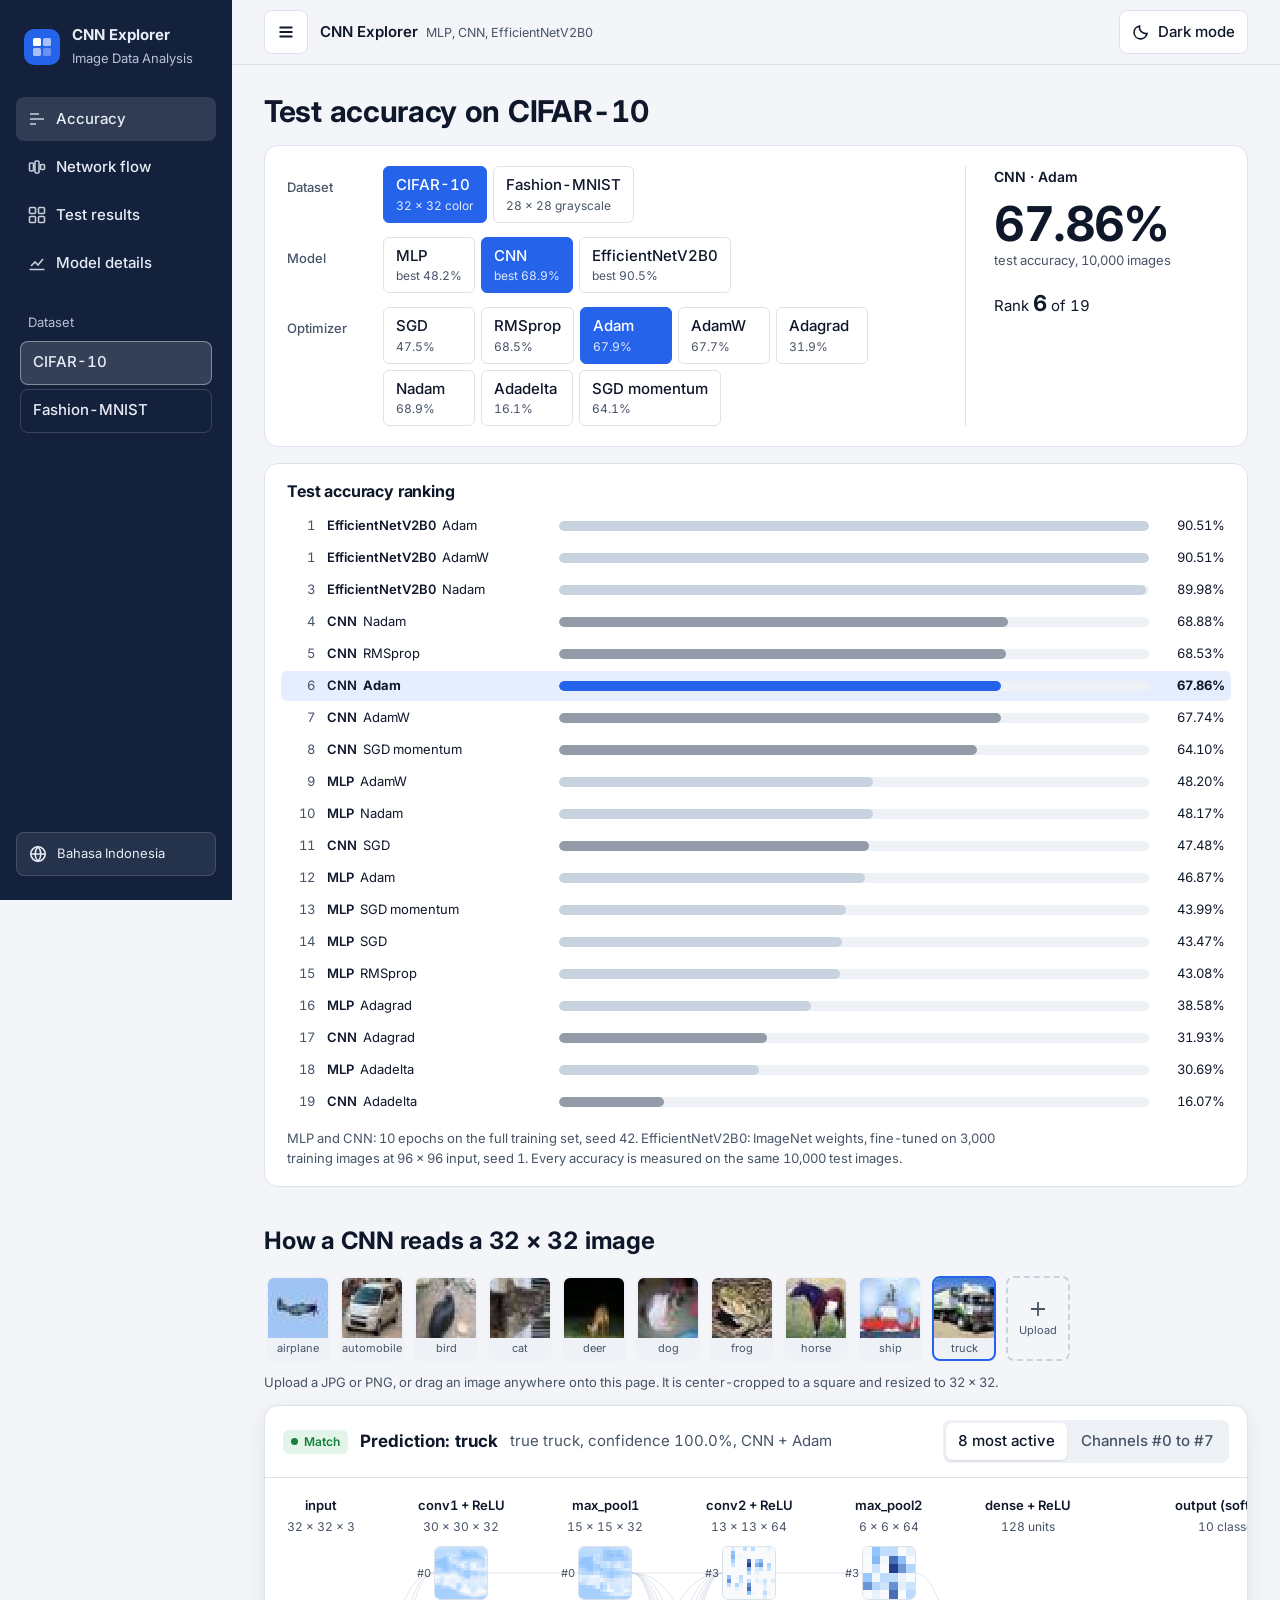
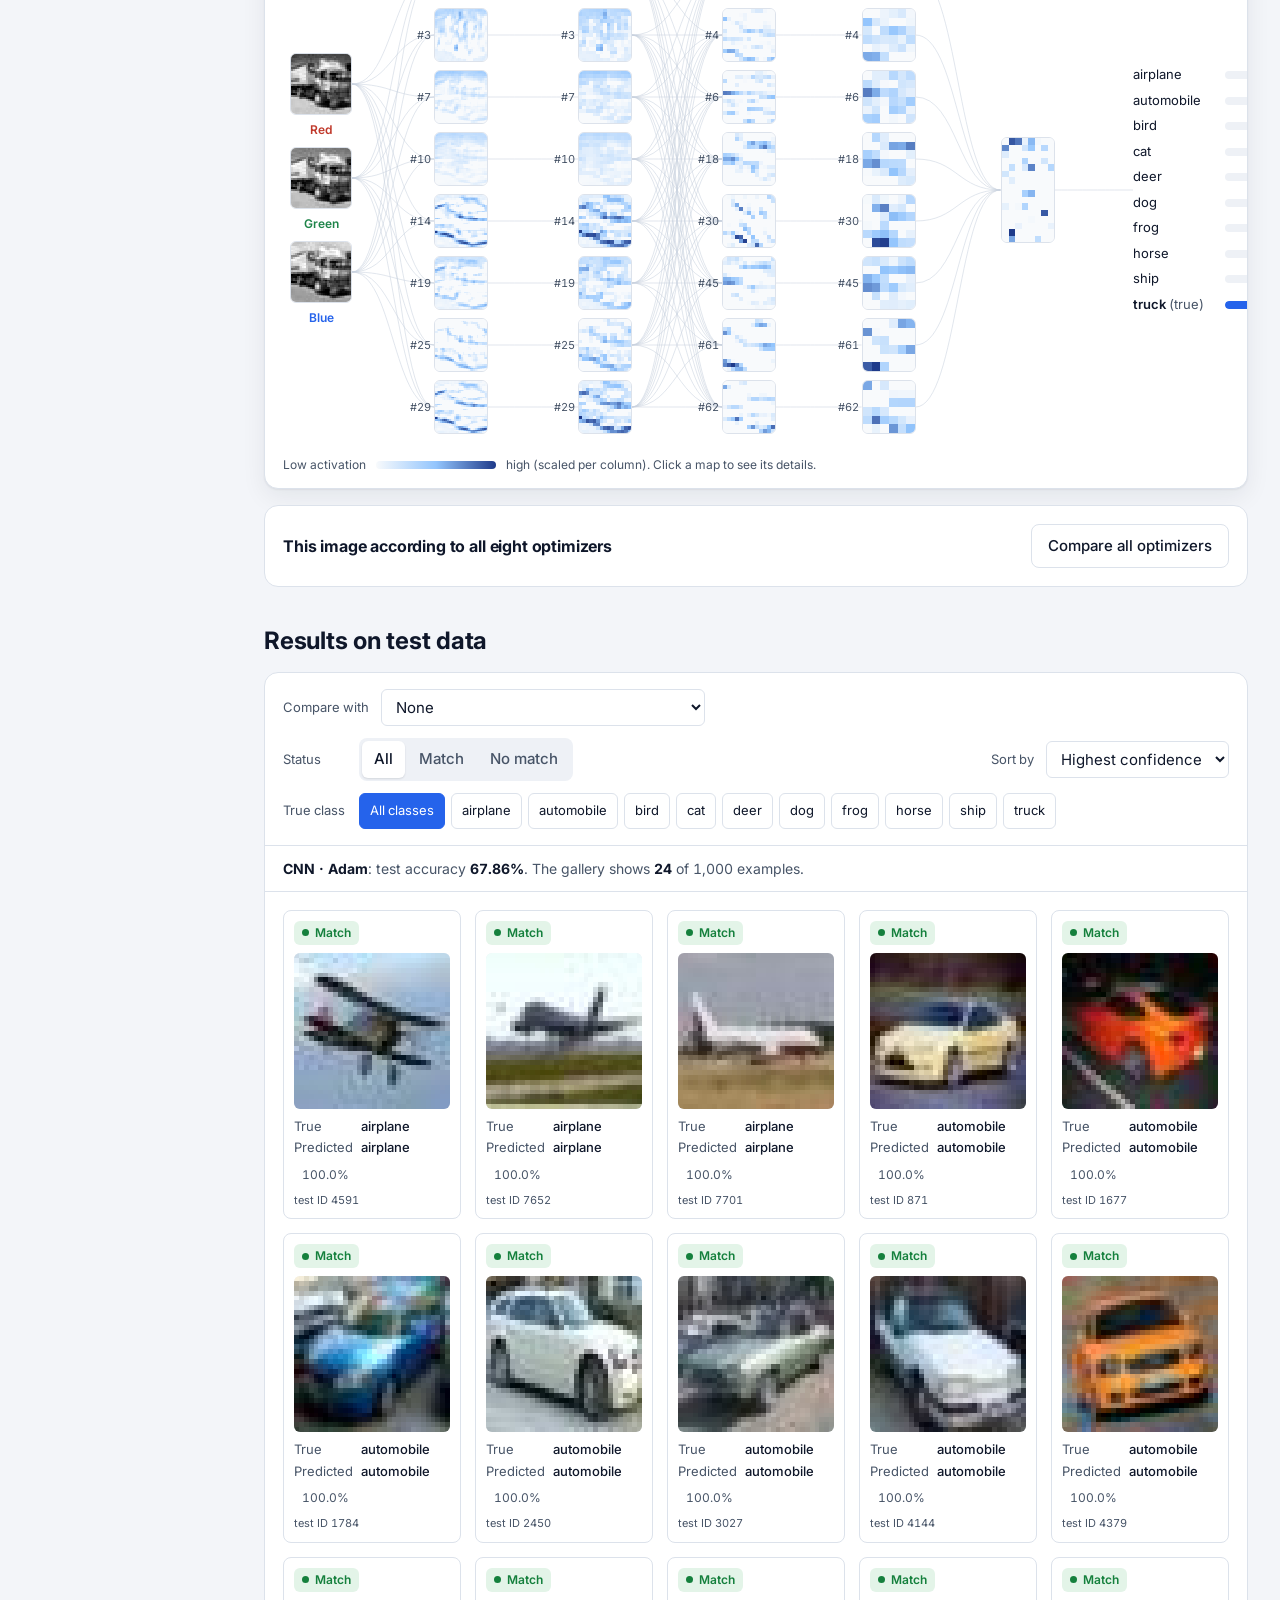
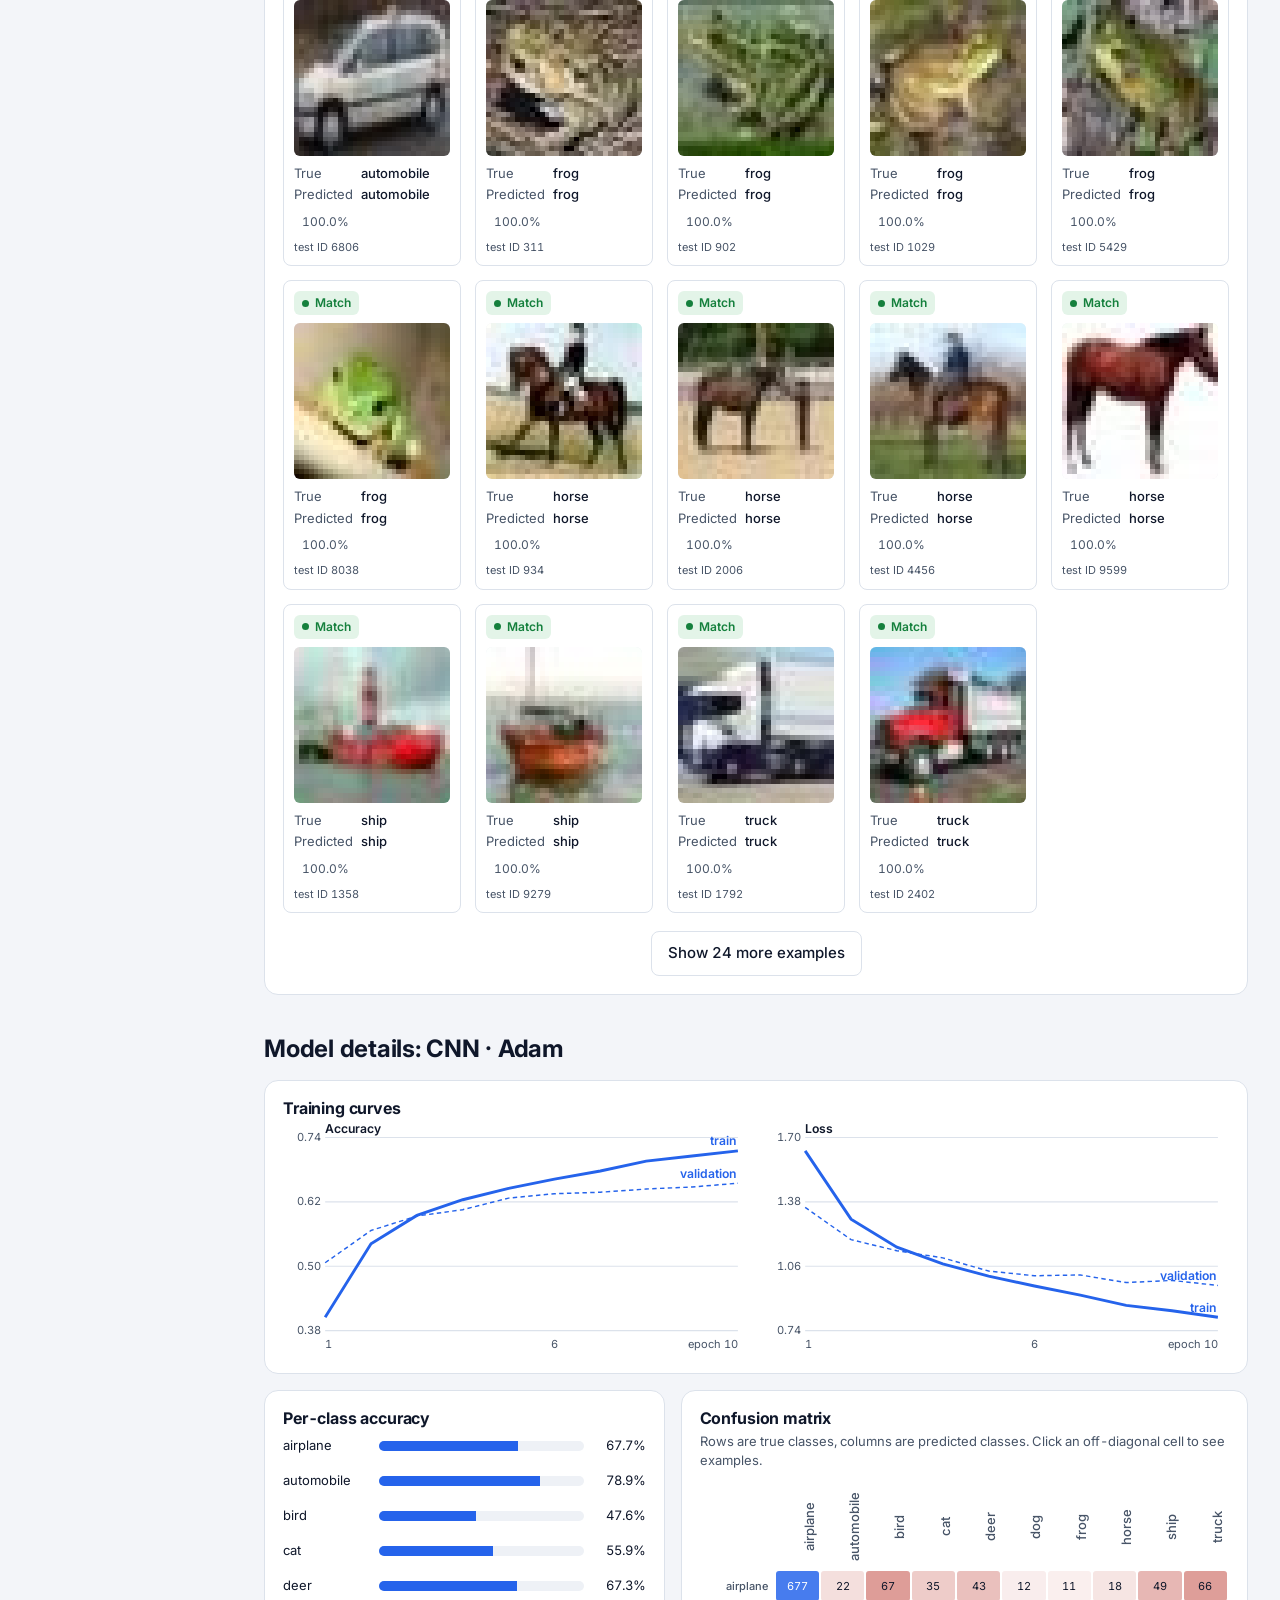
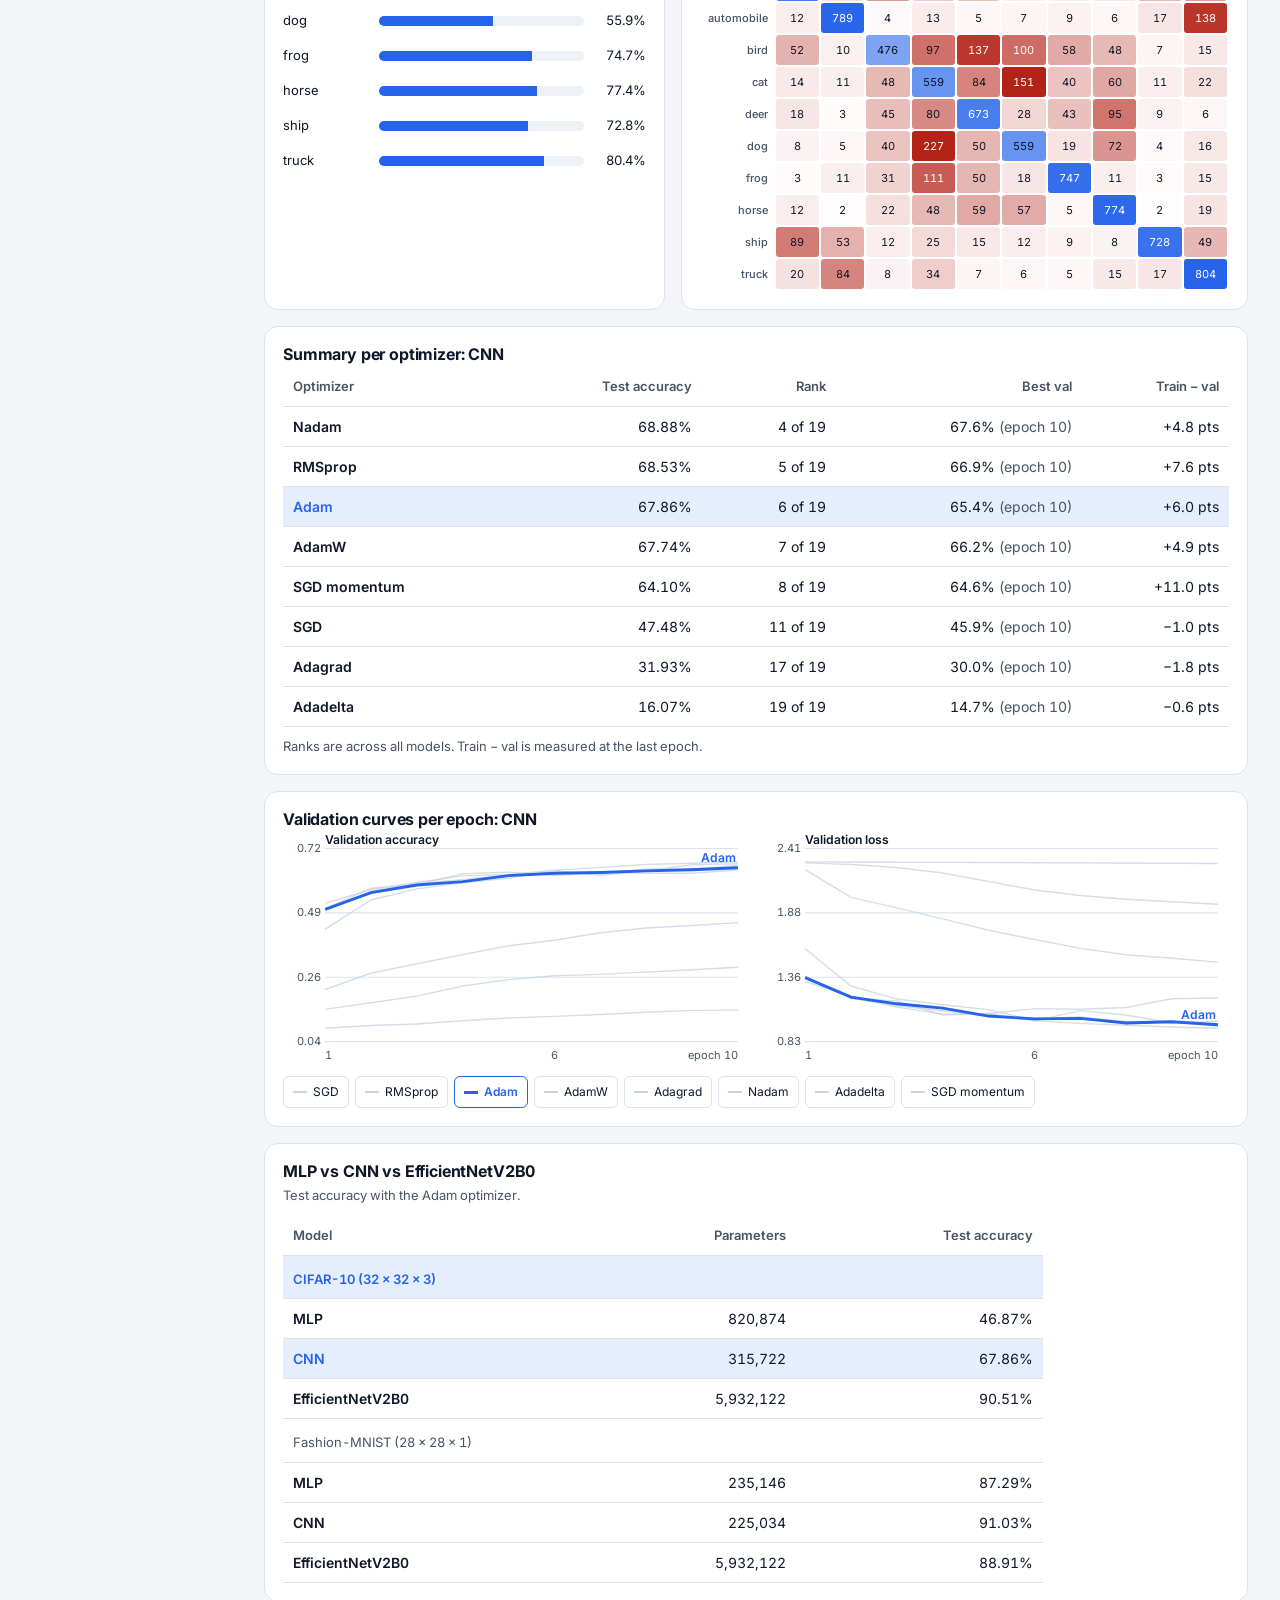
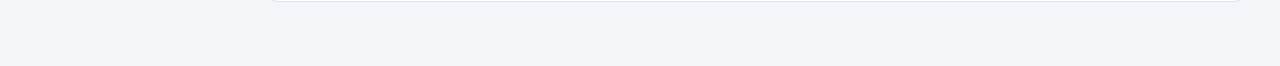
==== commit dd537edd: "Accept dropped images anywhere on the page" ====
--- a/dashboard/index.html
+++ b/dashboard/index.html
@@ -272,6 +272,8 @@
 .rank button[aria-pressed="true"] .who,.rank button[aria-pressed="true"] em{font-weight:700}
 .rank em{font-style:normal;text-align:right}
 .rank-note{font-size:13px;color:var(--muted);margin-top:12px;max-width:90ch}
+.drop-zone{position:fixed;inset:12px;z-index:60;border:3px dashed var(--accent);border-radius:var(--r-panel);background:rgba(37,99,235,.10);display:grid;place-items:center;pointer-events:none}
+.drop-zone p{background:var(--surface);color:var(--ink);font-size:18px;font-weight:600;padding:14px 22px;border-radius:var(--r-tile);box-shadow:var(--shadow)}
 .flow.mlp{grid-template-columns:repeat(5,auto);min-width:860px}
 .flow-wrap.busy .flow{opacity:.35;transition:opacity .15s}
 .effmsg{padding:18px 22px;display:flex;gap:16px;align-items:center;justify-content:space-between;flex-wrap:wrap}
@@ -553,6 +555,7 @@
   </main>
   </div>
   <div class="scrim" id="scrim" hidden></div>
+  <div class="drop-zone" id="dropZone" hidden aria-hidden="true"><p>Drop the image anywhere to inspect it</p></div>
 </div>
 
 <script>
@@ -693,9 +696,6 @@
   const up=document.createElement("button");up.type="button";up.className="upload";
   up.innerHTML='<svg width="22" height="22" viewBox="0 0 22 22" fill="none" stroke="currentColor" stroke-width="1.8" aria-hidden="true"><path d="M11 4v14M4 11h14"/></svg>Upload';
   up.setAttribute("aria-label","Upload your own image");up.onclick=()=>$("#file").click();
-  ["dragenter","dragover"].forEach(e=>up.addEventListener(e,ev=>{ev.preventDefault();up.classList.add("drag");}));
-  ["dragleave","drop"].forEach(e=>up.addEventListener(e,()=>up.classList.remove("drag")));
-  up.addEventListener("drop",ev=>{ev.preventDefault();const f=ev.dataTransfer.files[0];if(f)handleFile(f);});
   st.append(up);}
 function msg(t,err){const m=$("#stripMsg");m.textContent=t;m.classList.toggle("err",!!err);}
 async function handleFile(f){
@@ -1087,7 +1087,7 @@
   const g=G();
   $("#invWrap").hidden=g.C!==1;
   $("#stripMsg").classList.remove("err");
-  $("#stripMsg").textContent=`Upload a JPG or PNG, or drag an image onto the + box. It is center-cropped to a square and resized to ${g.H} × ${g.H}`+(g.C===1?", converted to grayscale, and (if checked) color-inverted.":".");
+  $("#stripMsg").textContent=`Upload a JPG or PNG, or drag an image anywhere onto this page. It is center-cropped to a square and resized to ${g.H} × ${g.H}`+(g.C===1?", converted to grayscale, and (if checked) color-inverted.":".");
 }
 let dsSeq=0;
 async function setDataset(ds){if(ds===S.ds)return;const seq=++dsSeq,m=$("#optMsg");m.classList.remove("err");
@@ -1148,6 +1148,18 @@
 /* the flow links are drawn from element positions, so redraw whenever the canvas changes width (window, sidebar) */
 let rz;new ResizeObserver(()=>{cancelAnimationFrame(rz);rz=requestAnimationFrame(drawLinks);}).observe($("#flowWrap"));
 
+/* drag and drop an image anywhere on the page: it opens in the network flow of the selected model */
+let dragDepth=0;
+const hasFiles=ev=>ev.dataTransfer&&[...ev.dataTransfer.types].includes("Files");
+function setDropping(on){document.body.classList.toggle("dropping",on);$("#dropZone").hidden=!on;}
+document.addEventListener("dragenter",ev=>{if(!hasFiles(ev))return;ev.preventDefault();dragDepth++;setDropping(true);});
+document.addEventListener("dragover",ev=>{if(!hasFiles(ev))return;ev.preventDefault();ev.dataTransfer.dropEffect="copy";});
+document.addEventListener("dragleave",ev=>{if(!hasFiles(ev))return;dragDepth=Math.max(0,dragDepth-1);if(!dragDepth)setDropping(false);});
+document.addEventListener("drop",ev=>{if(!hasFiles(ev))return;ev.preventDefault();dragDepth=0;setDropping(false);
+  const f=ev.dataTransfer.files[0];if(!f||!D)return;
+  const go=()=>{handleFile(f);document.getElementById("alur").scrollIntoView();};
+  if(S.model==="effnet")setPick("cnn","adam").then(go);else go();});
+
 /* ---------- boot ---------- */
 (async()=>{
   initSidebar();
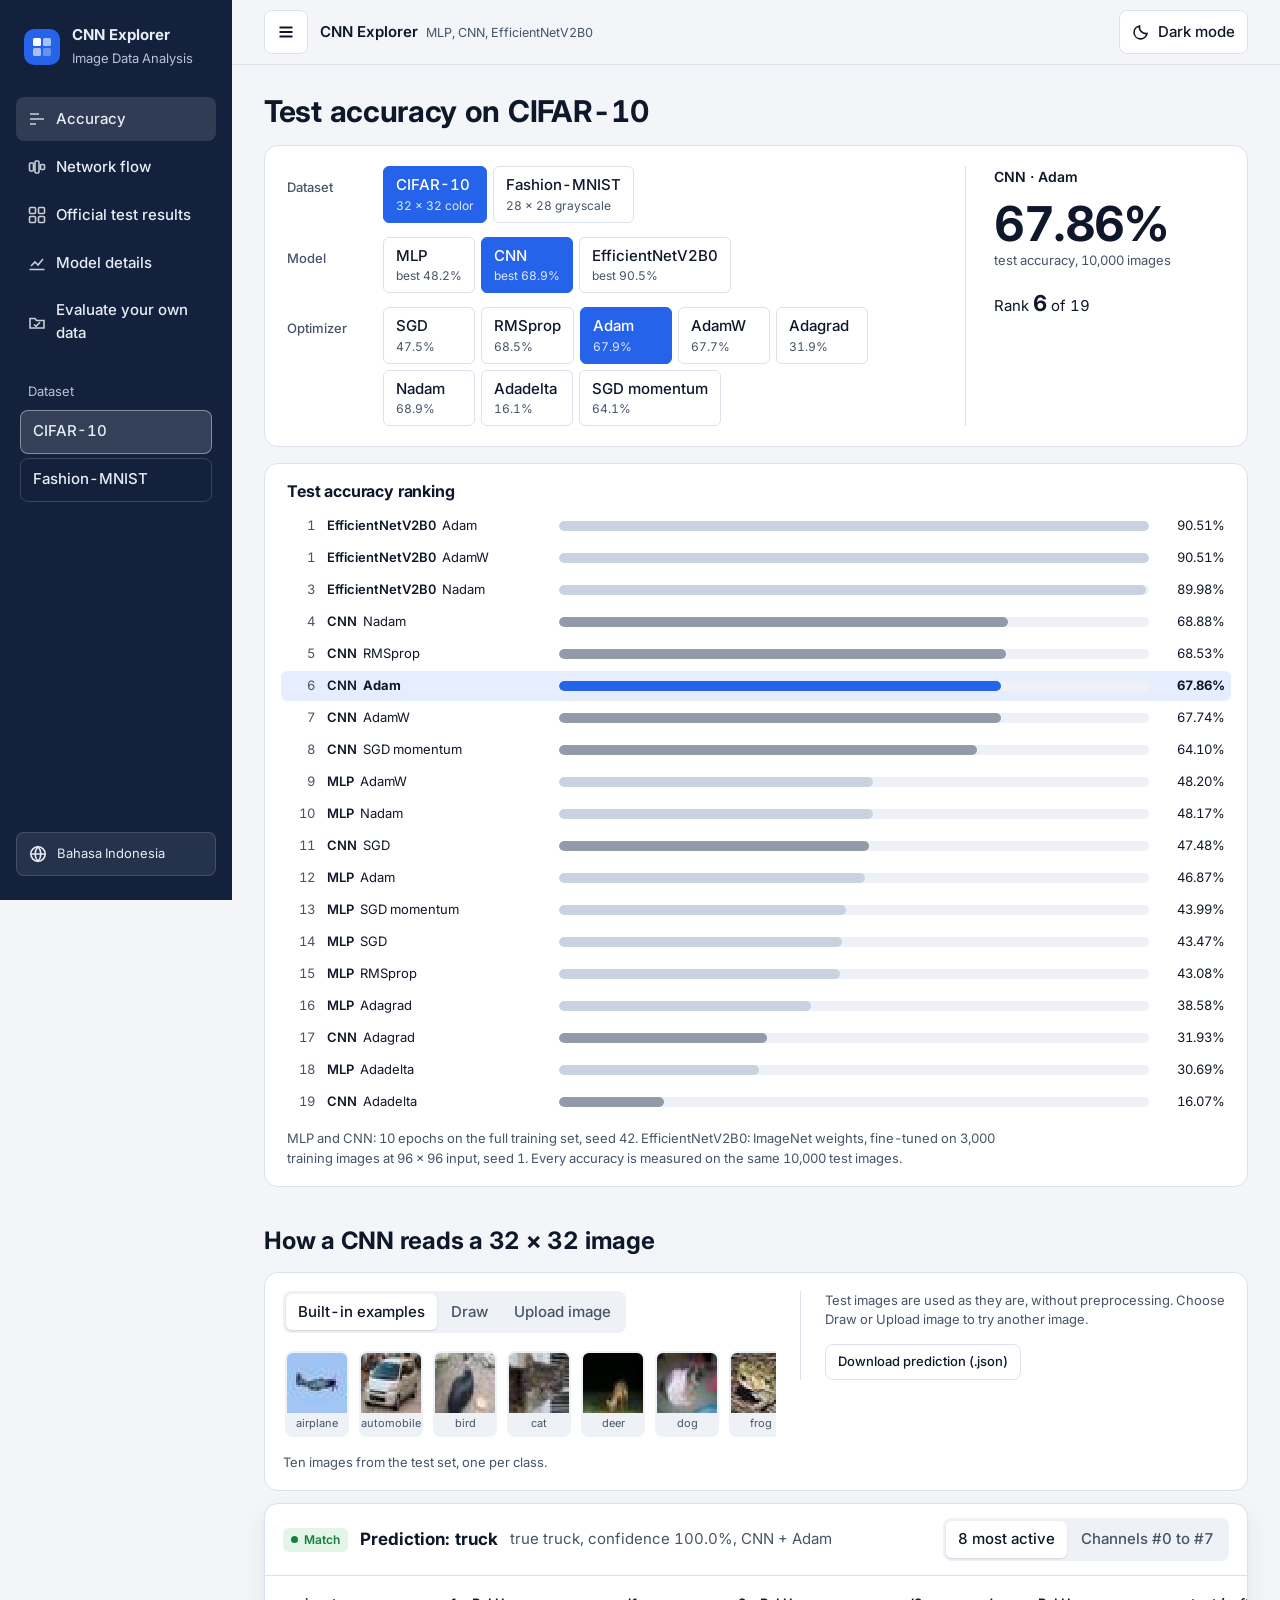
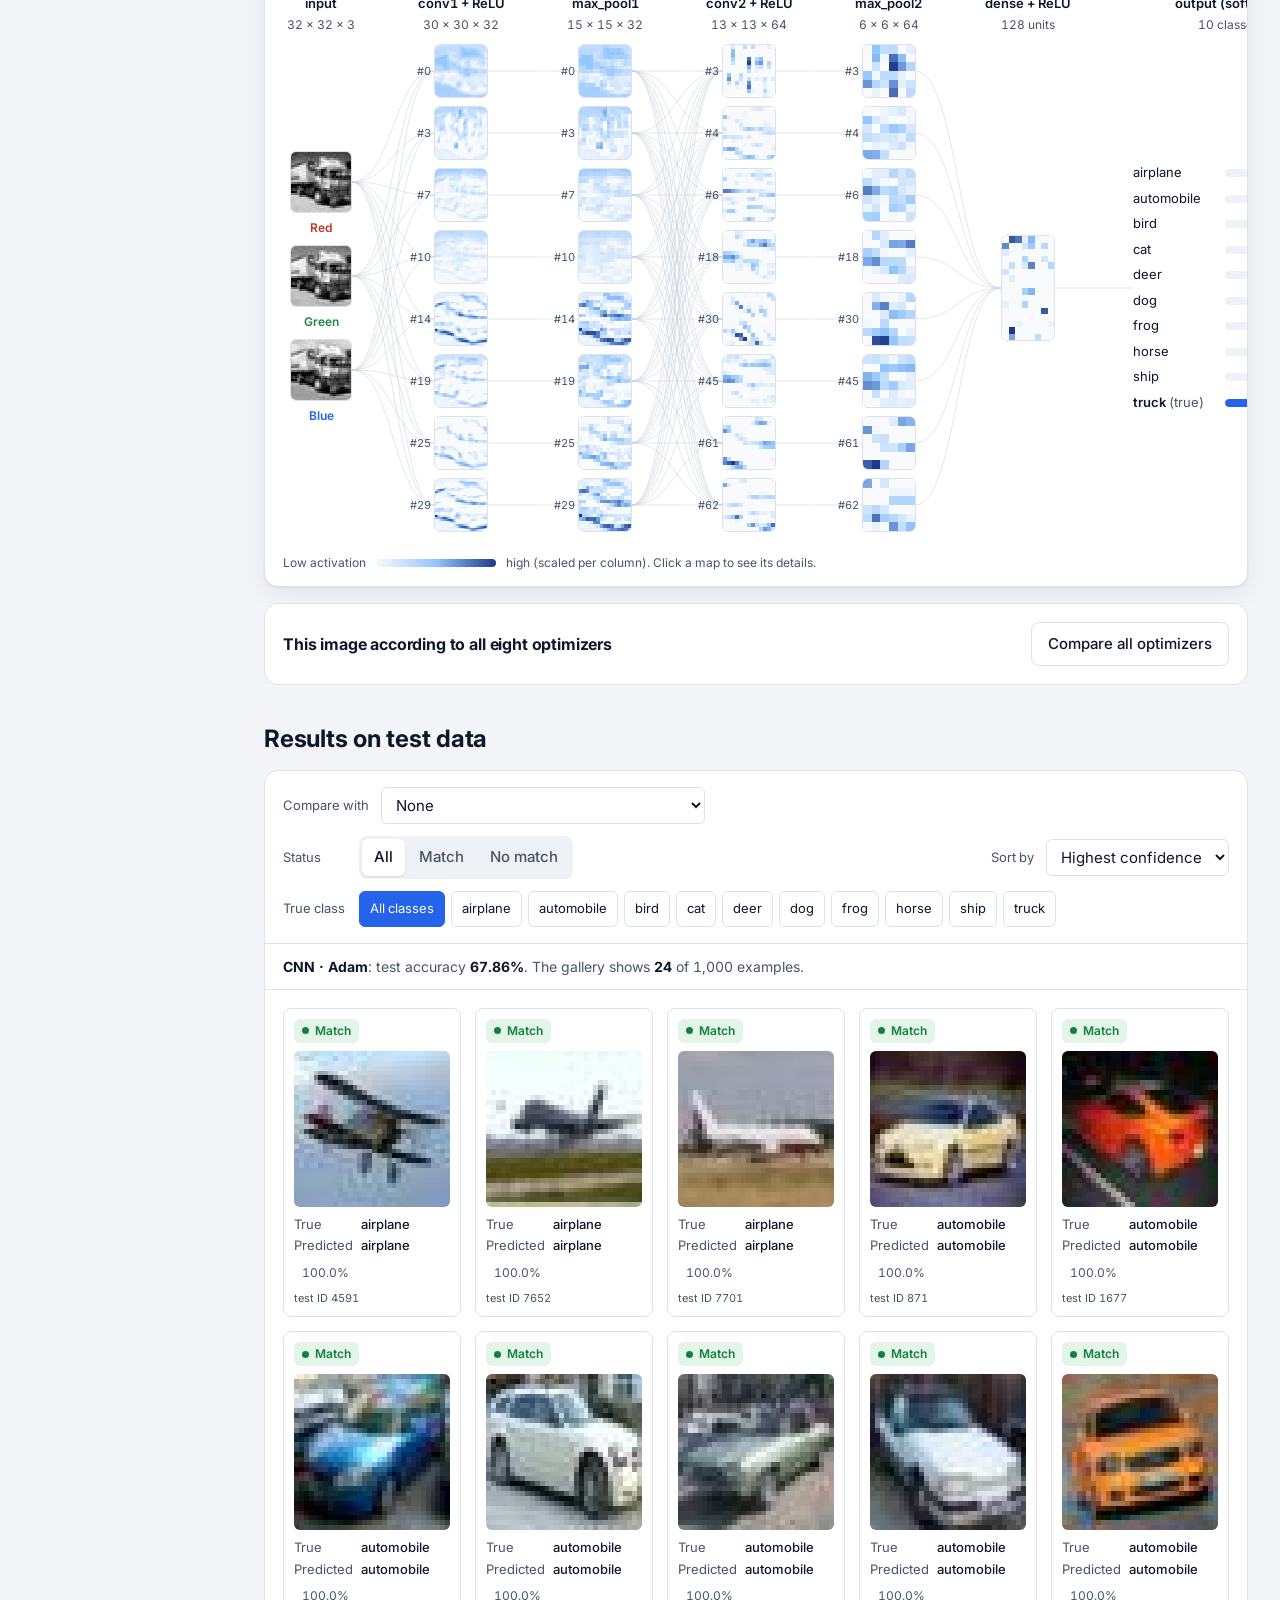
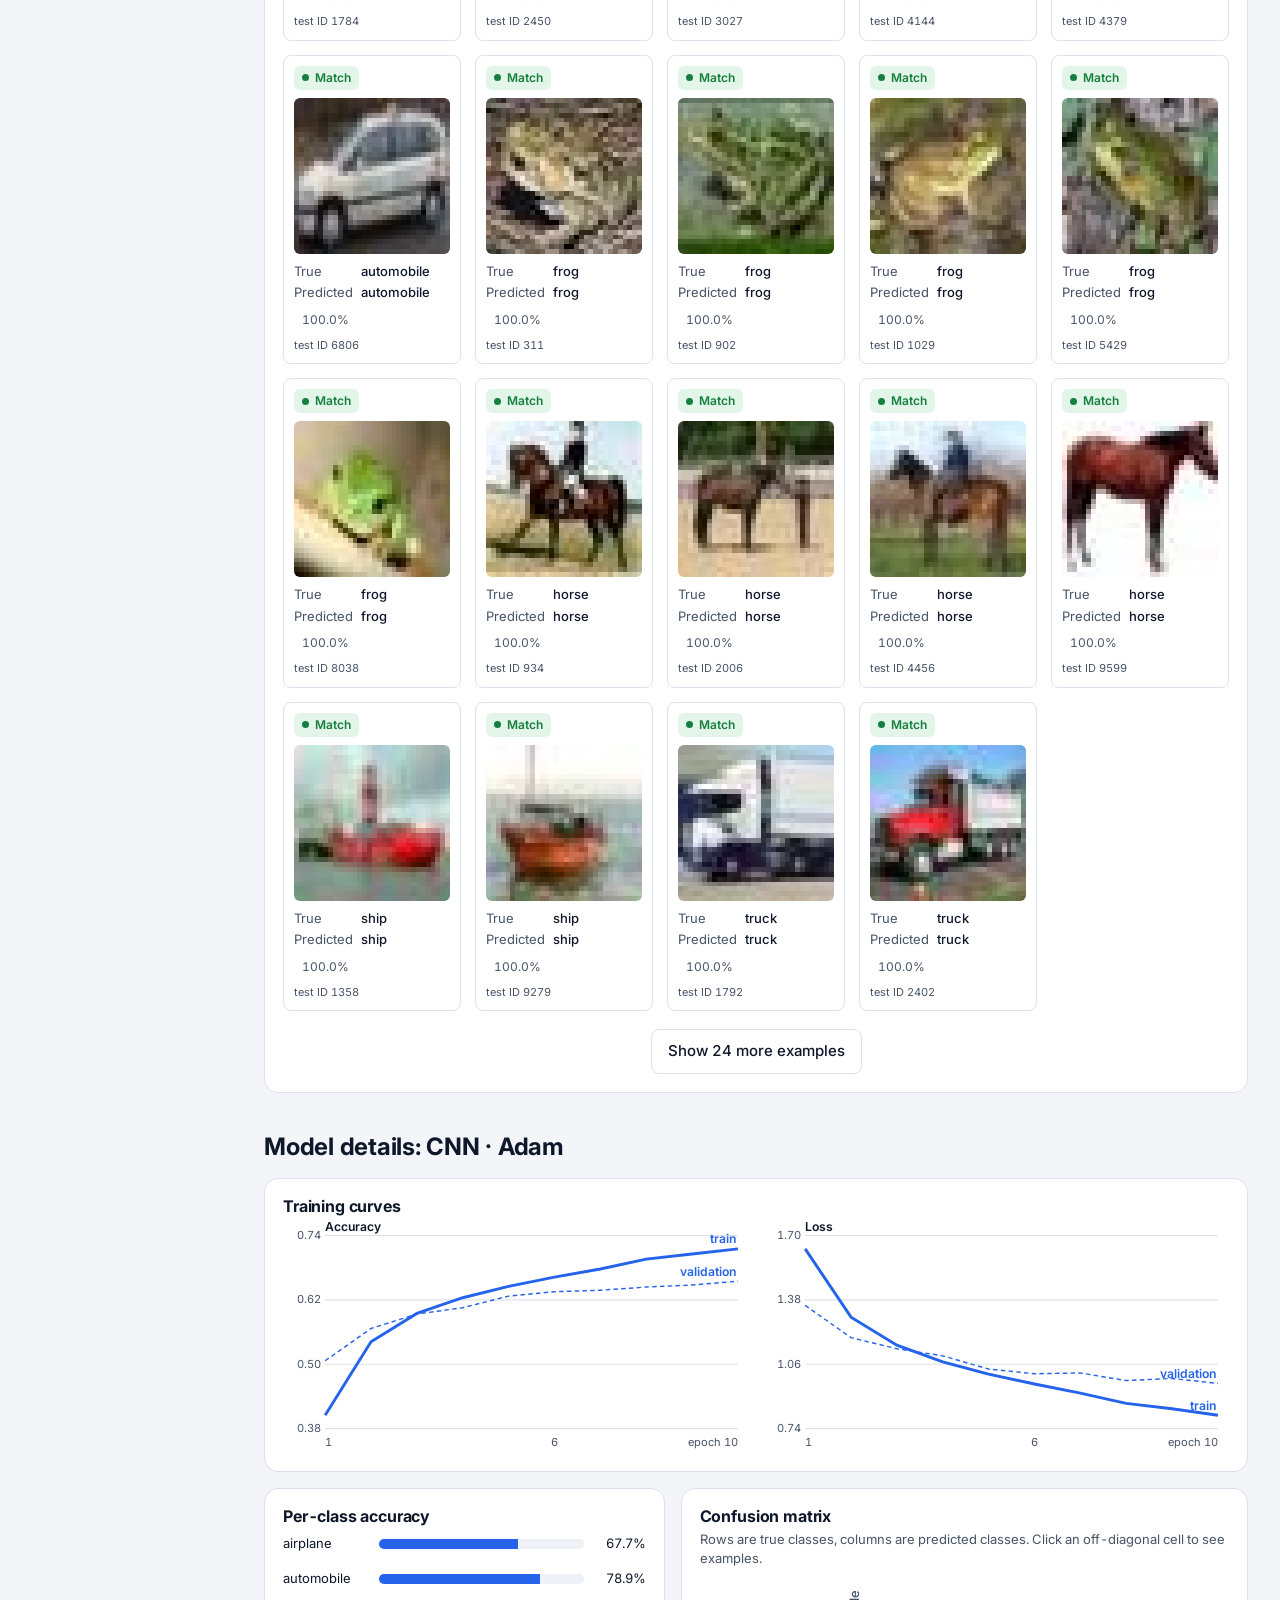
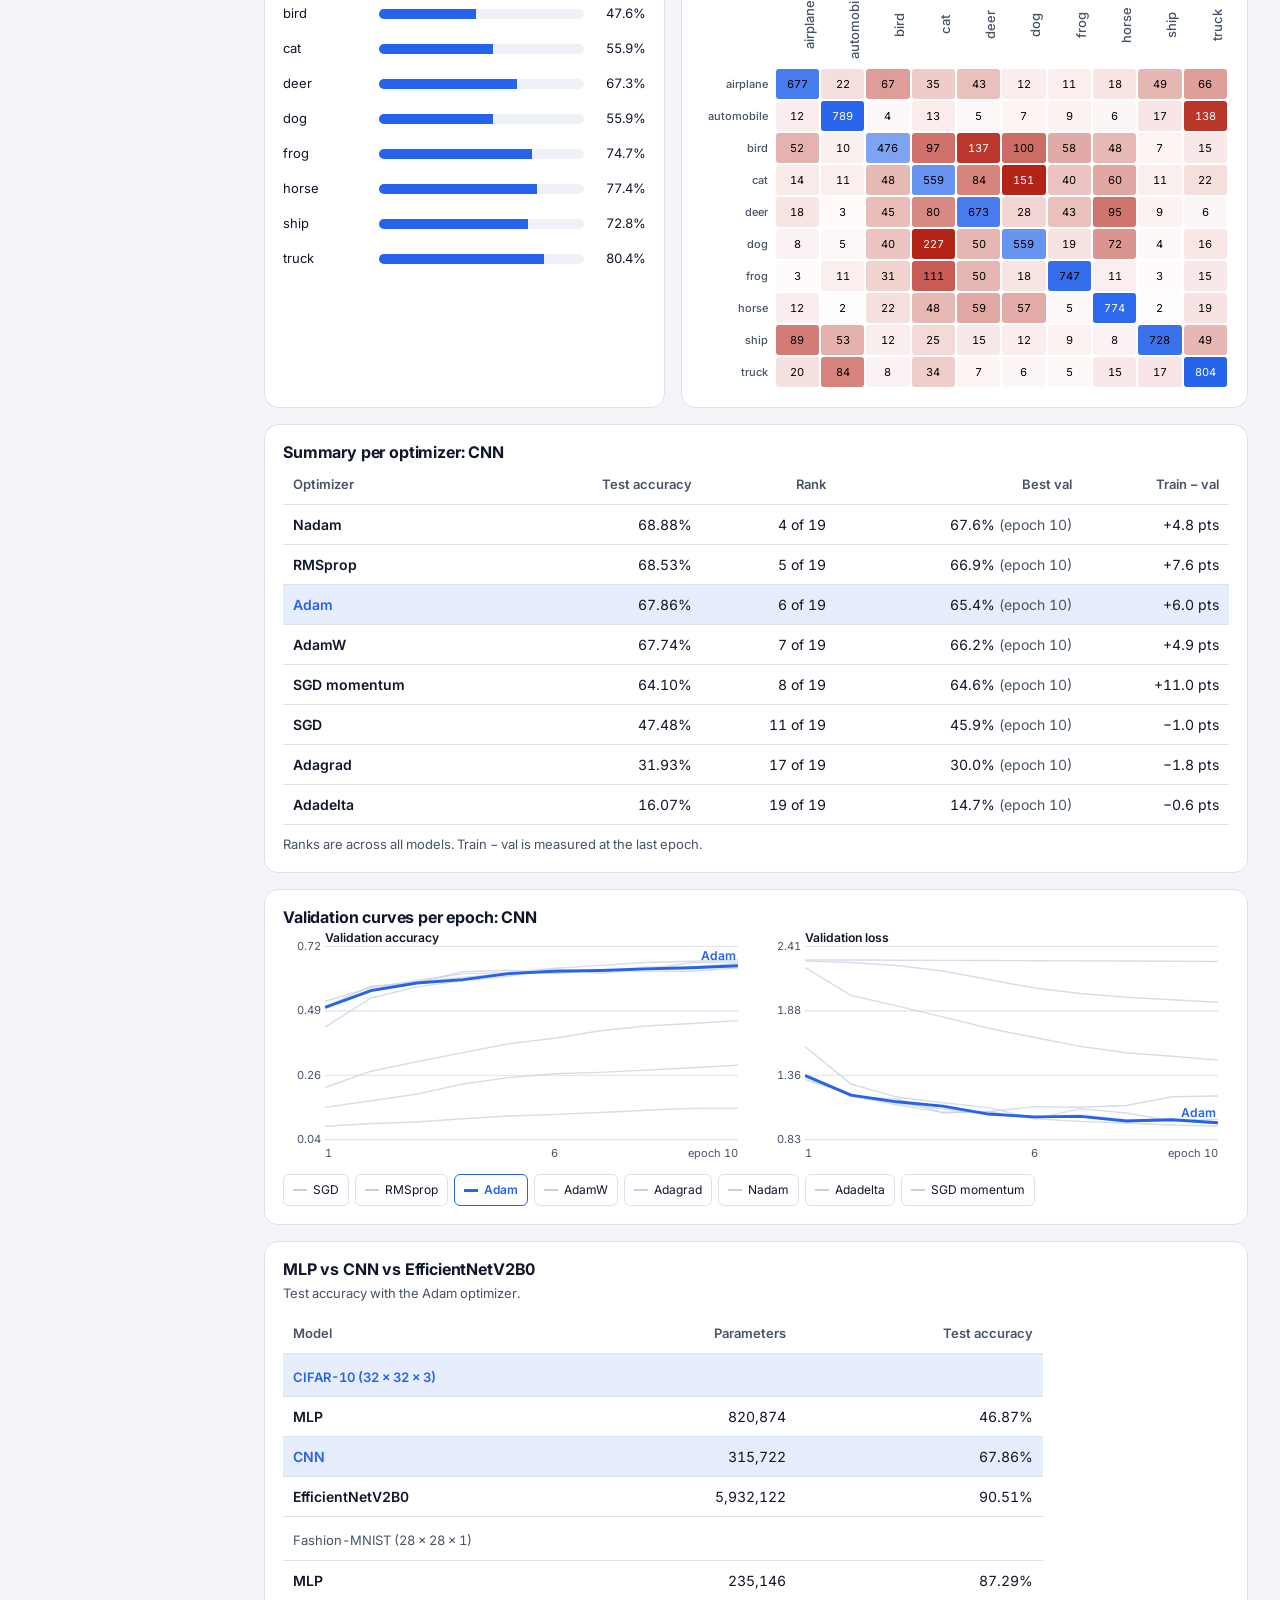
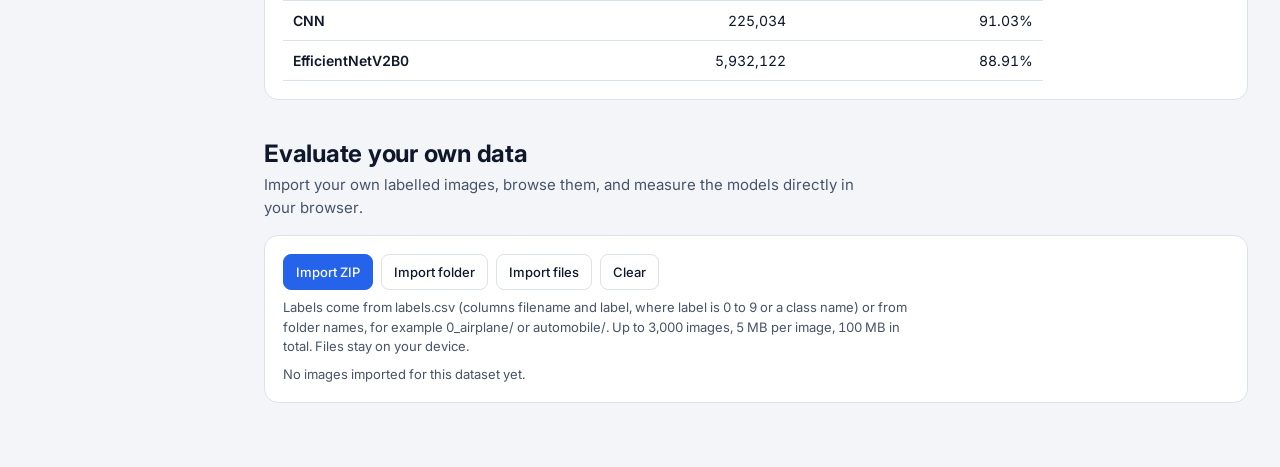
==== commit 7a987dda: "Add image input and custom dataset evaluation" ====
--- a/dashboard/index.html
+++ b/dashboard/index.html
@@ -232,6 +232,113 @@
   .curves{grid-template-columns:1fr}
   .grid{grid-template-columns:repeat(auto-fill,minmax(140px,1fr));padding:14px;gap:10px}
 }
+
+/* Input panel of the network flow (examples, drawing, file, imported image), imported datasets, live evaluation. Same tokens as the rest of the page: one blue accent for
+   selection and the model's top class, green/red only for right/wrong, surfaces and lines unchanged. */
+.in-grid{display:grid;grid-template-columns:minmax(0,1.15fr) minmax(0,1fr);gap:24px;align-items:start}
+.in-grid>*{min-width:0}
+#inPanel{padding:18px}
+#inPanel .strip{margin-top:0}
+.in-prep{border-left:1px solid var(--line);padding-left:24px}
+.in-prep #labExNote{margin-top:0}
+.pv{max-height:230px}
+.imp,.ev,.gal{padding:18px;min-width:0}
+.ev,.gal{margin-top:16px}
+.gal h3{font-size:16px}
+.lab-src{margin-top:14px}
+.draw-box{display:flex;justify-content:center;background:var(--sunken);border-radius:var(--r-tile);padding:12px}
+#labCanvas{width:280px;max-width:100%;aspect-ratio:1;border-radius:6px;border:1px solid var(--line);touch-action:none;cursor:crosshair;display:block}
+.draw-tools{display:flex;flex-wrap:wrap;gap:10px 16px;align-items:center;margin-top:12px}
+.rng{display:inline-flex;align-items:center;gap:8px;font-size:13px;color:var(--muted)}
+.rng b{font-weight:500;color:var(--ink);min-width:44px;font-variant-numeric:tabular-nums}
+.rng input[type=range]{accent-color:var(--accent);width:130px}
+.rng input[type=color]{width:40px;height:32px;border:1px solid var(--line);border-radius:6px;padding:2px;background:var(--surface)}
+.btn.sm{min-height:36px;padding:7px 12px;font-size:13px}
+.btn.primary{background:var(--accent);border-color:var(--accent);color:#fff}
+.btn.primary:hover{filter:brightness(1.08)}
+:root[data-theme="dark"] .btn.primary{color:#0A1222}
+.btn:disabled{opacity:.5;cursor:not-allowed}
+.btn:disabled:hover{border-color:var(--line)}
+.lab-drop{border:1.5px dashed var(--link);border-radius:var(--r-tile);padding:26px 16px;display:flex;flex-direction:column;align-items:center;gap:6px;text-align:center;color:var(--muted);font-size:13px}
+.lab-drop.over{border-color:var(--accent);background:var(--accent-soft)}
+.fname{color:var(--ink)}.fname.err{color:var(--bad)}
+.prep{display:flex;flex-direction:column;gap:2px}
+.ctl{display:flex;flex-direction:column;gap:4px;font-size:13px;color:var(--muted);min-width:0}
+.ctl select{color:var(--ink);max-width:100%}
+.prep .ctl{flex-direction:row;align-items:center;gap:10px;flex-wrap:wrap;margin-bottom:4px}
+.check.sm{font-size:12px;color:var(--muted)}
+.prev2{display:grid;grid-template-columns:repeat(2,minmax(0,1fr));gap:12px;margin-top:12px}
+.prev2 figure{margin:0}
+.prev2 figcaption{font-size:12px;color:var(--muted);margin-bottom:6px}
+.pv{position:relative;background:var(--sunken);border-radius:var(--r-tile);aspect-ratio:1;display:grid;place-items:center;overflow:hidden}
+.pv canvas{max-width:100%;max-height:100%;display:block}
+#labInput{width:70%;height:auto;aspect-ratio:1}
+canvas.pix,img.pix{image-rendering:pixelated}
+.pv-empty{position:absolute;font-size:13px;color:var(--muted)}
+.hint{font-size:13px;color:var(--muted);margin-top:8px;max-width:80ch;overflow-wrap:anywhere}
+.hint.err,.hint.warn{color:var(--bad)}
+.lab-acts{display:flex;flex-wrap:wrap;gap:8px;align-items:center;margin-top:14px}
+.tblw{overflow-x:auto;margin-top:10px}
+.tbl{border-collapse:collapse;font-size:13px;width:100%}
+.tbl th,.tbl td{padding:6px 10px;border-bottom:1px solid var(--line);text-align:left;white-space:nowrap}
+.tbl thead th{font-weight:500;color:var(--muted);font-size:12px}
+.tbl td small{color:var(--muted);margin-left:4px}
+.tbl tr.sel th,.tbl tr.sel td{background:var(--accent-soft)}
+.imp-bar{display:flex;justify-content:space-between;gap:12px;flex-wrap:wrap}
+.imp-bar .lab-acts{margin-top:0}
+.rep{background:var(--sunken);border-radius:var(--r-tile);padding:10px 14px;font-size:13px;margin-top:12px}
+.rep ul{margin:6px 0 0;padding-left:18px;display:flex;flex-direction:column;gap:3px}
+.rep li.ok{color:var(--ok)}.rep li.warn{color:var(--bad)}
+#galCls{margin-top:14px}
+#galCls small{color:var(--muted);margin-left:2px}
+.ctrl-line{display:flex;gap:10px;align-items:center;flex-wrap:wrap;margin-top:10px;font-size:13px}
+.igrid{display:grid;grid-template-columns:repeat(auto-fill,minmax(112px,1fr));gap:10px;margin-top:14px}
+.icard{border:1px solid var(--line);border-radius:var(--r-tile);background:var(--surface);padding:8px;cursor:pointer;display:flex;flex-direction:column;gap:4px;text-align:left;min-width:0}
+.icard:hover{border-color:var(--accent)}
+.icard img{width:100%;aspect-ratio:1;object-fit:contain;background:var(--sunken);border-radius:4px}
+.icard .nm{font-size:11px;color:var(--muted);overflow:hidden;text-overflow:ellipsis;white-space:nowrap}
+.icard .lb{font-size:13px;font-weight:500}
+.icard .lb i{font-style:normal;color:var(--muted);font-weight:400}
+.icard .tab{align-self:flex-start;font-size:11px;padding:1px 6px}
+.pager{display:flex;gap:12px;align-items:center;justify-content:center;margin-top:14px;font-size:13px;color:var(--muted)}
+.ev h3{font-size:16px}
+.ev-ctl{display:flex;flex-wrap:wrap;gap:12px;align-items:end;margin-top:12px}
+.ev-ctl .ctl{flex:0 1 320px}
+.ev-ready{font-size:14px;margin-top:6px}
+.adv{margin-top:14px;font-size:13px}
+.adv summary{cursor:pointer;color:var(--muted);padding:6px 0}
+.adv summary:hover{color:var(--ink)}
+.adv .ev-ctl{margin-top:4px}
+.from-ev{background:var(--sunken);border-radius:var(--r-tile);padding:12px 14px;display:flex;flex-direction:column;gap:4px;align-items:flex-start}
+.from-ev .hint{margin:0}
+.from-ev p{margin:0;font-size:14px;overflow-wrap:anywhere}
+.from-ev-nm span{color:var(--muted);font-size:13px}
+.from-ev i{font-style:normal;color:var(--muted)}
+.from-ev .btn{margin-top:6px}
+.icard .act{font-size:11px;color:var(--muted);margin-top:auto;padding-top:2px}
+.icard:hover .act,.icard:focus-visible .act{color:var(--accent)}
+.ev-ctl .lab-acts{margin-top:0}
+.evprog{display:flex;gap:10px;align-items:center;margin-top:12px;font-size:13px;color:var(--muted)}
+.evprog .bar{flex:1;height:8px;background:var(--sunken);border-radius:4px;overflow:hidden}
+.evprog .bar i{display:block;height:100%;width:0;background:var(--accent);transition:width .15s}
+.badge-sample{display:inline-block;margin-top:14px;font-size:13px;font-weight:600;color:var(--ink);background:var(--accent-soft);border-left:3px solid var(--accent);padding:6px 10px;border-radius:4px}
+.kpis{display:grid;grid-template-columns:repeat(5,minmax(0,1fr));gap:10px;margin-top:12px}
+.kpi-leg{font-size:13px;margin-top:10px;color:var(--ink)}
+.kpi-leg span,.kpi-leg em{color:var(--muted);font-style:normal}
+.kpi{border:1px solid var(--line);border-radius:var(--r-tile);padding:10px 12px;display:flex;flex-direction:column;gap:2px}
+.kpi span{font-size:12px;color:var(--muted)}
+.kpi b{font-size:22px;font-weight:700;font-variant-numeric:tabular-nums}
+.kpi em{font-style:normal;font-size:14px;color:var(--muted);font-variant-numeric:tabular-nums}
+.ev-grid{display:grid;grid-template-columns:minmax(0,1fr) minmax(0,1.1fr);gap:20px;margin-top:16px}
+.ev-grid>div{min-width:0}
+.ev-grid h4,.agree h4{font-size:14px;margin:0 0 6px}
+.ev-grid h4 small{font-weight:400;color:var(--muted)}
+.agree{margin-top:16px}
+.agree ul{margin:0;padding-left:18px;font-size:13px;display:flex;flex-direction:column;gap:3px}
+.cmb{all:unset;cursor:pointer;display:block;width:100%;height:100%;line-height:30px}
+.cmb:focus-visible{outline:2px solid currentColor;outline-offset:-2px}
+@media (max-width:1100px){.in-grid,.ev-grid{grid-template-columns:1fr}.in-prep{border-left:0;padding-left:0;border-top:1px solid var(--line);padding-top:16px}.kpis{grid-template-columns:repeat(3,minmax(0,1fr))}}
+@media (max-width:620px){.kpis{grid-template-columns:repeat(2,minmax(0,1fr))}.ev-ctl .ctl{flex:1 1 100%}#inPanel,.imp,.ev,.gal{padding:14px}.igrid{grid-template-columns:repeat(auto-fill,minmax(96px,1fr))}}
 </style>
 <style>
 /* picker: dataset -> model -> optimizer, with the selected result as the focal number */
@@ -276,9 +383,14 @@
 .drop-zone p{background:var(--surface);color:var(--ink);font-size:18px;font-weight:600;padding:14px 22px;border-radius:var(--r-tile);box-shadow:var(--shadow)}
 .flow.mlp{grid-template-columns:repeat(5,auto);min-width:860px}
 .flow-wrap.busy .flow{opacity:.35;transition:opacity .15s}
-.effmsg{padding:18px 22px;display:flex;gap:16px;align-items:center;justify-content:space-between;flex-wrap:wrap}
-.effmsg p{color:var(--muted);max-width:70ch}
-.effmsg a{text-decoration:none;color:var(--ink)}
+.eff-pred{margin-top:12px;box-shadow:var(--shadow)}
+.eff-body{display:grid;grid-template-columns:auto minmax(0,460px);justify-content:start;gap:40px;align-items:center;padding:20px 22px}
+.eff-img canvas{width:160px;height:160px;image-rendering:pixelated;border-radius:var(--r-tile);border:1px solid var(--line);display:block;background:var(--sunken)}
+.eff-pred .out-row{grid-template-columns:96px 1fr 52px}
+.eff-pred.busy .eff-body{opacity:.4}
+.eff-note{font-size:13px;color:var(--muted);padding:0 22px 16px;max-width:90ch}
+.eff-note.err{color:var(--bad)}
+@media (max-width:620px){.eff-body{grid-template-columns:1fr;gap:16px;padding:16px}.eff-img canvas{width:120px;height:120px}}
 .compare{margin-top:16px;padding:18px}
 .compare .c-head{display:flex;justify-content:space-between;align-items:center;gap:12px;flex-wrap:wrap}
 .compare h3{font-size:16px}
@@ -381,8 +493,9 @@
     <nav class="nav" id="railNav" aria-label="Page sections">
       <a href="#akurasi" class="on"><svg width="18" height="18" viewBox="0 0 18 18" fill="none" stroke="currentColor" stroke-width="1.6"><path d="M2 4h9M2 9h14M2 14h6"/></svg><span class="lbl">Accuracy</span></a>
       <a href="#alur"><svg width="18" height="18" viewBox="0 0 18 18" fill="none" stroke="currentColor" stroke-width="1.6"><rect x="1.5" y="5" width="4" height="8" rx="1"/><rect x="7" y="3" width="4" height="12" rx="1"/><rect x="12.5" y="6.5" width="4" height="5" rx="1"/></svg><span class="lbl">Network flow</span></a>
-      <a href="#hasil"><svg width="18" height="18" viewBox="0 0 18 18" fill="none" stroke="currentColor" stroke-width="1.6"><rect x="1.5" y="1.5" width="6" height="6" rx="1"/><rect x="10.5" y="1.5" width="6" height="6" rx="1"/><rect x="1.5" y="10.5" width="6" height="6" rx="1"/><rect x="10.5" y="10.5" width="6" height="6" rx="1"/></svg><span class="lbl">Test results</span></a>
+      <a href="#hasil"><svg width="18" height="18" viewBox="0 0 18 18" fill="none" stroke="currentColor" stroke-width="1.6"><rect x="1.5" y="1.5" width="6" height="6" rx="1"/><rect x="10.5" y="1.5" width="6" height="6" rx="1"/><rect x="1.5" y="10.5" width="6" height="6" rx="1"/><rect x="10.5" y="10.5" width="6" height="6" rx="1"/></svg><span class="lbl">Official test results</span></a>
       <a href="#training"><svg width="18" height="18" viewBox="0 0 18 18" fill="none" stroke="currentColor" stroke-width="1.6"><path d="M1.5 15.5h15M3 12l4-4 3 3 5-6"/></svg><span class="lbl">Model details</span></a>
+      <a href="#evaluasi"><svg width="18" height="18" viewBox="0 0 18 18" fill="none" stroke="currentColor" stroke-width="1.6"><path d="M2 5.5h5l1.5 2H16v7.5H2z"/><path d="M6 11.5l2 1.8 4-4"/></svg><span class="lbl">Evaluate your own data</span></a>
     </nav>
     <div class="rail-ds">
       <p id="lblDsRail">Dataset</p>
@@ -437,18 +550,18 @@
 
     <section id="alur" hidden>
       <div class="sec-head"><h2 id="heroTitle">How a CNN reads a 32 × 32 image</h2></div>
-      <div class="panel effmsg" id="effMsg" hidden>
-        <p id="effMsgText"></p>
-        <a class="btn" href="#hasil" id="effMsgLink">See its predictions in the test results</a>
-      </div>
       <div id="flowArea">
-        <div>
-          <div class="strip" id="strip" role="group" aria-label="Choose an image to inspect"></div>
-          <input type="file" id="file" accept="image/*" class="sr" tabindex="-1">
-          <p class="strip-msg" id="stripMsg" aria-live="polite"></p>
-          <label class="check" id="invWrap" hidden><input type="checkbox" id="fInv" checked> Invert uploaded images (Fashion-MNIST shows light items on a black background)</label>
+        <div class="panel" id="inPanel"></div>
+
+        <div class="panel eff-pred" id="effPanel" hidden>
+          <div class="flow-bar"><div class="verdict-line" id="effVerdict" aria-live="polite"></div></div>
+          <div class="eff-body">
+            <div class="eff-img"><canvas id="effImg"></canvas></div>
+            <div class="out" id="effOut"></div>
+          </div>
+          <p class="eff-note" id="effNote"></p>
         </div>
-
+        <div id="cnnArea">
         <div class="panel flow-wrap" id="flowWrap" style="margin-top:12px">
           <div class="flow-bar">
             <div class="verdict-line" id="verdict" aria-live="polite"></div>
@@ -472,6 +585,7 @@
             <button class="btn" type="button" id="cmpBtn">Compare all optimizers</button>
           </div>
           <div class="crows" id="crows" aria-live="polite"></div>
+        </div>
         </div>
       </div>
     </section>
@@ -552,6 +666,7 @@
         </div>
       </div>
     </section>
+    <section id="evaluasi" hidden></section>
   </main>
   </div>
   <div class="scrim" id="scrim" hidden></div>
@@ -574,6 +689,7 @@
 const pct = (v,d=1)=>nf(v*100,d)+"%";
 const css = n=>getComputedStyle(document.documentElement).getPropertyValue(n).trim();
 const hex = h=>{h=h.replace("#","");return [0,2,4].map(i=>parseInt(h.slice(i,i+2),16));};
+const cmFg = c=>{const l=c.map(v=>{v/=255;return v<=0.03928?v/12.92:Math.pow((v+0.055)/1.055,2.4);});return (0.2126*l[0]+0.7152*l[1]+0.0722*l[2])<0.179?"#fff":"#000";};
 const MNAME={mlp:"MLP",cnn:"CNN",effnet:"EfficientNetV2B0"};
 const MODELS=["mlp","cnn","effnet"];
 const EFF_PARAMS=5932122;     // model.count_params() in experiments/runs/budget/*/effnet-*/seed-*/run.json
@@ -676,13 +792,14 @@
 function drawPx(cv,px){const {H:s,C}=G();cv.width=s;cv.height=s;const ctx=cv.getContext("2d"),im=ctx.createImageData(s,s);
   for(let i=0;i<s*s;i++){const r=px[i*C],g=px[i*C+(C>1?1:0)],b=px[i*C+(C>1?2:0)];im.data.set([r*255,g*255,b*255,255],i*4);}ctx.putImageData(im,0,0);}
 /* an upload keeps its 96 × 96 center crop; the model input is derived from it for the current dataset */
-function uploadPx(u){const {H:s,C}=G(),cv=document.createElement("canvas");cv.width=s;cv.height=s;const ctx=cv.getContext("2d");
+function uploadPx(u){if(u.px&&u.ds===S.ds)return u.px;   // sent from the image lab, already preprocessed
+  const {H:s,C}=G(),cv=document.createElement("canvas");cv.width=s;cv.height=s;const ctx=cv.getContext("2d");
   ctx.imageSmoothingEnabled=true;ctx.imageSmoothingQuality="high";ctx.drawImage(u.src,0,0,s,s);
   const d=ctx.getImageData(0,0,s,s).data,px=new Float32Array(s*s*C);
   for(let i=0;i<s*s;i++){if(C===3){for(let c=0;c<3;c++)px[i*3+c]=d[i*4+c]/255;}
     else{const y=(0.299*d[i*4]+0.587*d[i*4+1]+0.114*d[i*4+2])/255;px[i]=S.inv?1-y:y;}}
   return px;}
-function curPx(){return S.cur.kind==="g"?tilePixels(S.cur.k):uploadPx(S.uploads[S.cur.i]);}
+function curPx(){return S.cur.kind==="g"?tilePixels(S.cur.k):S.cur.kind==="x"?S.cur.px:uploadPx(S.uploads[S.cur.i]);}   // "x": drawing, file or imported image from the input panel
 
 /* ---------- strip ---------- */
 function buildStrip(){const st=$("#strip");st.innerHTML="";
@@ -695,34 +812,22 @@
     b.setAttribute("aria-pressed",on?"true":"false");b.append(cv,sp);b.onclick=()=>select(it);st.append(b);});
   const up=document.createElement("button");up.type="button";up.className="upload";
   up.innerHTML='<svg width="22" height="22" viewBox="0 0 22 22" fill="none" stroke="currentColor" stroke-width="1.8" aria-hidden="true"><path d="M11 4v14M4 11h14"/></svg>Upload';
-  up.setAttribute("aria-label","Upload your own image");up.onclick=()=>$("#file").click();
+  up.setAttribute("aria-label","Upload your own image");up.onclick=()=>{labMode("file");$("#labFileIn").click();};
   st.append(up);}
-function msg(t,err){const m=$("#stripMsg");m.textContent=t;m.classList.toggle("err",!!err);}
-async function handleFile(f){
-  if(!f.type.startsWith("image/")){msg("This file is not an image. Choose a JPG, PNG, or WEBP file.",true);return;}
-  msg("Reading image…");
-  try{const url=URL.createObjectURL(f),img=new Image();
-    await new Promise((ok,no)=>{img.onload=ok;img.onerror=no;img.src=url;});
-    const s=Math.min(img.naturalWidth,img.naturalHeight);if(!s)throw 0;
-    const cv=document.createElement("canvas");cv.width=96;cv.height=96;const ctx=cv.getContext("2d");
-    ctx.imageSmoothingEnabled=true;ctx.imageSmoothingQuality="high";
-    ctx.drawImage(img,(img.naturalWidth-s)/2,(img.naturalHeight-s)/2,s,s,0,0,96,96);URL.revokeObjectURL(url);
-    S.uploads.push({src:cv,name:f.name});select({kind:"u",i:S.uploads.length-1});
-    msg(`"${f.name}" was resized to ${G().H} × ${G().H} and classified. Its true label is unknown, so it has no match status.`);
-  }catch(e){msg("The image could not be read. Try another file or re-save it as JPG or PNG.",true);}
-  $("#file").value="";}
+function handleFile(f){labFile(f);}
 
 /* ---------- flow ---------- */
 let flowState=null;
-function select(it){if(S.model==="effnet")return;const W=WCACHE[wk(S.opt)];if(!W)return;
-  const truth=it.kind==="g"?D.pool[it.k].t:null;
+const truthOf=it=>it.kind==="g"?D.pool[it.k].t:it.kind==="x"&&it.truth!=null?it.truth:null;
+function select(it){if(typeof labOnSelect==="function")labOnSelect(it);if(S.model==="effnet"){S.cur={...it,truth:truthOf(it)};S.sel=null;buildStrip();runEff();return;}const W=WCACHE[wk(S.opt)];if(!W)return;
+  const truth=truthOf(it);
   S.cur={...it,truth};S.cur.res=forward(curPx(),W);S.sel=null;$("#detail").hidden=true;buildStrip();renderFlow();renderCompare();}
 function pickCh(t,n=8){if(S.chMode==="first")return [...Array(n).keys()];
   const m=[];for(let c=0;c<t.c;c++){let s=0;for(let i=c;i<t.d.length;i+=t.c)s+=t.d[i];m.push([s,c]);}
   return m.sort((a,b)=>b[0]-a[0]).slice(0,n).map(x=>x[1]).sort((a,b)=>a-b);}
 function maxOf(t,chs){let m=0;for(const c of chs)for(let i=c;i<t.d.length;i+=t.c)if(t.d[i]>m)m=t.d[i];return m;}
 const dims=t=>`${t.h} × ${t.w} × ${t.c}`;
-function renderFlow(){if(!S.cur)return;const r=S.cur.res,fl=$("#flow");fl.innerHTML="";
+function renderFlow(){if(!S.cur||!S.cur.res)return;const r=S.cur.res,fl=$("#flow");fl.innerHTML="";
   const cnn=r.model==="cnn";$("#chSeg").hidden=!cnn;fl.classList.toggle("mlp",!cnn);
   const cols=[{key:"inp",t:r.inp,name:"input",sub:dims(r.inp),chs:[...Array(r.inp.c).keys()],gray:true}];
   if(cnn){const ch1=pickCh(r.c1),ch2=pickCh(r.c2);cols.push(
@@ -881,8 +986,52 @@
     const b=btn(e.model===S.model&&!sel?"same":"",sel,`<span class="n">${e.rank}</span><span class="who"><b>${MNAME[e.model]}</b>${e.name}</span><span class="bar"><i style="width:${(e.acc/mx*100).toFixed(2)}%"></i></span><em>${pct(e.acc,2)}</em>`,
       L.rankAria(label(e),pct(e.acc,2),e.rank),()=>setPick(e.model,e.opt));box.append(b);});
   const eff=E().find(e=>e.model==="effnet");$("#rankNote").textContent=eff?L.rankNote(eff.seed):"";}
-function syncFlowMode(){const eff=S.model==="effnet";$("#flowArea").hidden=eff;$("#effMsg").hidden=!eff;$("#effMsgText").textContent=L.effMsg;
-  const g=G();$("#heroTitle").textContent=`How ${S.model==="mlp"?"an":"a"} ${MODEL()} reads a ${g.H} × ${g.H} image`;}
+function syncFlowMode(){const eff=S.model==="effnet";$("#cnnArea").hidden=eff;$("#effPanel").hidden=!eff;
+  const g=G();$("#heroTitle").textContent=eff?L.effTitle(g.H):`How ${S.model==="mlp"?"an":"a"} ${MODEL()} reads a ${g.H} × ${g.H} image`;}
+
+/* ---------- EfficientNetV2B0 in the browser: class probabilities only (ONNX Runtime Web, loaded on first use) ---------- */
+const ORT_VER="1.23.2", ORT_CDN=`https://cdn.jsdelivr.net/npm/onnxruntime-web@${ORT_VER}/dist/`;
+let ortP=null,EFFINFO=null;const ESESS={};
+function loadOrt(){if(window.ort)return Promise.resolve(window.ort);
+  return ortP||(ortP=new Promise((ok,no)=>{const sc=document.createElement("script");sc.src=ORT_CDN+"ort.wasm.min.js";sc.crossOrigin="anonymous";
+    sc.onload=()=>{ort.env.logLevel="error";ort.env.wasm.wasmPaths=ORT_CDN;ort.env.wasm.numThreads=1;ok(ort);};sc.onerror=()=>{ortP=null;no(new Error("ort"));};document.head.append(sc);}));}
+async function effInfo(){if(EFFINFO)return EFFINFO;const r=await fetch("data/effnet_onnx.json");if(!r.ok)throw new Error(r.status);return EFFINFO=await r.json();}
+/* AdamW has no file of its own when its weights are identical to Adam's */
+async function effFile(ds,opt){const i=(await effInfo())[ds][opt];if(!i)throw new Error("no model");return i.same_as?effFile(ds,i.same_as):i.file;}
+async function effSession(ds,opt){const f=await effFile(ds,opt),k=ds+"/"+f;
+  if(!ESESS[k])ESESS[k]=(async()=>{const o=await loadOrt();return o.InferenceSession.create(`data/${ds}/${f}`,{executionProviders:["wasm"]});})().catch(e=>{delete ESESS[k];throw e;});
+  return ESESS[k];}
+/* EfficientNet was trained on the official CIFAR-10 files; the gallery atlas of the historical sweep is a JPG copy,
+   so gallery images are read from an atlas of the official pixels when the export provides one */
+const EATL={};
+async function effAtlas(ds){const a=(await effInfo())[ds].atlas;if(!a)return null;
+  if(!EATL[ds])EATL[ds]=(async()=>{const img=new Image();img.src=`data/${ds}/${a}`;await img.decode();
+    const c=document.createElement("canvas");c.width=img.width;c.height=img.height;const x=c.getContext("2d",{willReadFrequently:true});x.drawImage(img,0,0);return x;})().catch(e=>{delete EATL[ds];throw e;});
+  return EATL[ds];}
+async function effPx(ds){if(S.cur.kind!=="g")return curPx();const ctx=await effAtlas(ds);if(!ctx)return curPx();
+  const {H:s2,C}=G(),k=S.cur.k,c=k%D.cols,r=Math.floor(k/D.cols),im=ctx.getImageData(c*s2,r*s2,s2,s2).data,px=new Float32Array(s2*s2*C);
+  for(let i=0;i<s2*s2;i++)for(let ch=0;ch<C;ch++)px[i*C+ch]=im[i*4+ch]/255;return px;}
+let effSeq=0;
+async function runEff(){if(S.model!=="effnet"||!S.cur)return;const seq=++effSeq,ds=S.ds,opt=S.opt,e=curE(),g=G();
+  const panel=$("#effPanel"),note=$("#effNote");note.classList.remove("err");
+  const k=ds+"/"+await effFile(ds,opt).catch(()=>"");
+  if(!ESESS[k]||!ESESS[k].done){panel.classList.add("busy");note.textContent=L.effLoading;}
+  let prob;
+  try{const px=await effPx(ds);if(seq!==effSeq)return;drawEffImg(px);
+    const sess=await effSession(ds,opt);ESESS[k].done=true;
+    const x=new Float32Array(px.length);for(let i=0;i<px.length;i++)x[i]=px[i]*255;   // the model takes pixels 0..255 at the dataset's own size
+    const out=await sess.run({[sess.inputNames[0]]:new ort.Tensor("float32",x,[1,g.H,g.H,g.C])});prob=Array.from(out[sess.outputNames[0]].data);}
+  catch(err){if(seq!==effSeq)return;panel.classList.remove("busy");note.classList.add("err");note.textContent=window.CNN_OFFLINE?T.effOffline:L.effErr;$("#effVerdict").innerHTML="";$("#effOut").innerHTML="";return;}
+  if(seq!==effSeq||ds!==S.ds||opt!==S.opt)return;
+  panel.classList.remove("busy");
+  const i=EFFINFO[ds][opt].same_as?EFFINFO[ds][EFFINFO[ds][opt].same_as]:EFFINFO[ds][opt];note.textContent=L.effNote(nf(i.agreement*100,2));
+  const r={prob},top=prob.indexOf(Math.max(...prob)),on=label(e),v=$("#effVerdict");
+  if(S.cur.truth===null)v.innerHTML=`<span class="tab unk">True label unknown</span><strong>Prediction: ${CLS[top]}</strong><span style="color:var(--muted)">confidence ${pct(r.prob[top])}, ${on}</span>`;
+  else{const ok=top===S.cur.truth;v.innerHTML=`<span class="tab ${ok?"ok":"bad"}">${ok?"Match":"No match"}</span><strong>Prediction: ${CLS[top]}</strong><span style="color:var(--muted)">true ${CLS[S.cur.truth]}, confidence ${pct(r.prob[top])}, ${on}</span>`;}
+  const box=$("#effOut");box.innerHTML="";
+  prob.forEach((p,j)=>{const row=document.createElement("div");row.className="out-row"+(j===top?" top":"")+(j===S.cur.truth?" truth":"");
+    row.innerHTML=`<span>${CLS[j]}</span><span class="bar"><i style="width:${(p*100).toFixed(1)}%"></i></span><em>${pct(p)}</em>`;box.append(row);});}
+function drawEffImg(px){const cv=$("#effImg");drawPx(cv,px);}
 let pickSeq=0;
 async function setPick(model,opt){
   const has=(m,o)=>E().some(e=>e.model===m&&e.opt===o);if(!ofModel(model).length)return;
@@ -891,9 +1040,9 @@
   try{localStorage.setItem("cnn-model",model);localStorage.setItem("cnn-opt",opt);}catch(e){}
   if(S.cmpB===curE().id)S.cmpB="";
   if(modelChanged)resetCompare();
-  renderPick();renderRank();syncFlowMode();syncCmpSelect();S.shown=24;renderGallery();renderTraining();
+  renderPick();renderRank();syncFlowMode();syncCmpSelect();S.shown=24;renderGallery();renderTraining();labOnPick();
   const m=$("#optMsg");m.classList.remove("err");m.textContent="";
-  if(model==="effnet")return;
+  if(model==="effnet"){if(S.cur)runEff();else select({kind:"g",k:D.demo[9]});return;}
   if(!WCACHE[wk(opt)]){m.textContent=L.loadingW(label(curE()));$("#flowWrap").classList.add("busy");}
   try{await loadW(opt);}catch(e){if(seq!==pickSeq)return;$("#flowWrap").classList.remove("busy");m.classList.add("err");m.textContent=L.wErr(label(curE()));return;}
   if(seq!==pickSeq)return;
@@ -945,7 +1094,7 @@
   sum.innerHTML=txt;const cp=$("#clrPred");if(cp)cp.onclick=()=>{S.pred=null;renderGallery();};
   g.innerHTML="";
   if(!rows.length){g.innerHTML=`<div class="empty" style="grid-column:1/-1">${L.empty}</div>`;$("#more").innerHTML="";return;}
-  const live=a.browser;   // only MLP/CNN can be opened in the network flow
+  const live=true;
   rows.slice(0,S.shown).forEach(it=>{const ok=it.t===it.p,el=document.createElement(live?"button":"div");if(live)el.type="button";el.className="card";
     let lab=L.cardLab(ok,CLS[it.t],CLS[it.p],pct(it.c));
     el.innerHTML=`<span class="tab ${ok?"ok":"bad"}">${ok?L.ok:L.bad}</span>`;
@@ -970,7 +1119,10 @@
   optAria:(n,acc)=>`${n}, test accuracy ${acc}`, modelAria:(n,acc)=>`${n}, best accuracy ${acc}`,
   loadingW:n=>`Loading ${n} weights…`, wErr:n=>`Could not load the ${n} weights. Select it again to retry.`,
   loadingDs:t=>`Loading ${t}…`, dsErr:t=>`${t} could not be loaded. Select that dataset again to retry.`,
-  effMsg:"EfficientNetV2B0 is too large to run in the browser, so the network flow is only available for MLP and CNN.",
+  effTitle:h=>`EfficientNetV2B0 prediction for a ${h} × ${h} image`,
+  effLoading:"Loading EfficientNetV2B0 (about 12 MB, only once)…",
+  effErr:"EfficientNetV2B0 could not be loaded. Check your connection, then choose an image again to retry.",
+  effNote:a=>`Class prediction only, no feature maps. The model runs in your browser with 16-bit weights; its predictions match the Python results on ${a}% of the test images.`,
   loading:"Loading…", runErr:"The results for this model could not be loaded. Select that model again to retry.",
   expErr:"The training results could not be loaded. Reload the page to try again.",
   noB:"None",
@@ -1032,7 +1184,7 @@
   const h=e.hist,acc=css("--accent"),o={best:e.best,warm:e.warm,n:h.accuracy.length};
   const pair=(a,b)=>[{v:h[a],color:acc,solid:true,sel:true,label:L.trainL},{v:h[b],color:acc,dash:true,solid:true,dot:true,label:L.valL}];
   $("#runCurves").innerHTML=lineChart(pair("accuracy","val_accuracy"),L.accT,"",420,210,o)+lineChart(pair("loss","val_loss"),L.lossT,"",420,210,o);
-  renderClassPanels(R);renderOptSummary(es);renderCurves(es);renderMvc();}
+  renderClassPanels(R);renderOptSummary(es);renderCurves(es);await renderMvc();}
 function renderClassPanels(R){const pc=$("#pcls");pc.innerHTML="";
   R.cm.forEach((row,i)=>{const a=row[i]/row.reduce((x,y)=>x+y,0),b=document.createElement("button");b.type="button";
     b.setAttribute("aria-label",L.pcAria(CLS[i],pct(a)));
@@ -1041,8 +1193,7 @@
   const acc=css("--accent"),cmx=Math.max(...R.cm.map((x,i)=>x[i]));let ct=`<table class="cm"><thead><tr><th></th>${CLS.map(c=>`<th scope="col">${c}</th>`).join("")}</tr></thead><tbody>`;
   const a1=hex(acc),z=hex(css("--surface")),bad=hex(css("--bad"));
   R.cm.forEach((row,i)=>{ct+=`<tr><th scope="row" style="text-align:right">${CLS[i]}</th>`;
-    row.forEach((v,j)=>{const u=i===j?v/cmx:Math.min(1,v/150),e=i===j?a1:bad,c=[0,1,2].map(k=>Math.round(z[k]+(e[k]-z[k])*u));
-      const dk=(0.299*c[0]+0.587*c[1]+0.114*c[2])<140,fg=dk?"#fff":"inherit";
+    row.forEach((v,j)=>{const u=i===j?v/cmx:Math.min(1,v/150),e=i===j?a1:bad,c=[0,1,2].map(k=>Math.round(z[k]+(e[k]-z[k])*u)),fg=cmFg(c);
       ct+=`<td style="background:rgb(${c})">${i!==j&&v>0?`<button type="button" data-t="${i}" data-p="${j}" aria-label="${L.cmAria(v,CLS[i],CLS[j])}" style="all:unset;cursor:pointer;display:block;width:100%;height:100%;color:${fg}">${v}</button>`:`<span style="color:${fg}">${v}</span>`}</td>`;});ct+="</tr>";});
   $("#cm").innerHTML=ct+"</tbody></table>";
   $("#cm").querySelectorAll("button").forEach(b=>{b.addEventListener("focus",()=>b.style.outline="2px solid var(--accent)");b.addEventListener("blur",()=>b.style.outline="");
@@ -1079,16 +1230,11 @@
 function renderTraining(){if(detailSeen)renderDetail();}
 /* curves and per-run files load only once the detail section is near the screen */
 let detailSeen=false;
-new IntersectionObserver((es,ob)=>{if(es.some(e=>e.isIntersecting)&&!detailSeen){detailSeen=true;ob.disconnect();if(D&&ENTC[S.ds])renderDetail();}},{rootMargin:"400px 0px"}).observe(document.getElementById("training"));
+const detailObs=new IntersectionObserver((es,ob)=>{if(es.some(e=>e.isIntersecting)&&!detailSeen){detailSeen=true;ob.disconnect();if(D&&ENTC[S.ds])renderDetail();}},{rootMargin:"400px 0px"});detailObs.observe(document.getElementById("training"));
 
 /* ---------- dataset control ---------- */
 const DSLIST=[{key:"cifar10"},{key:"fashion"}];
-function syncDS(){
-  const g=G();
-  $("#invWrap").hidden=g.C!==1;
-  $("#stripMsg").classList.remove("err");
-  $("#stripMsg").textContent=`Upload a JPG or PNG, or drag an image anywhere onto this page. It is center-cropped to a square and resized to ${g.H} × ${g.H}`+(g.C===1?", converted to grayscale, and (if checked) color-inverted.":".");
-}
+function syncDS(){}
 let dsSeq=0;
 async function setDataset(ds){if(ds===S.ds)return;const seq=++dsSeq,m=$("#optMsg");m.classList.remove("err");
   const title=ds==="fashion"?"Fashion-MNIST":"CIFAR-10";
@@ -1104,12 +1250,10 @@
   $("#flowWrap").classList.remove("busy");m.textContent="";
   buildClassChips();syncFilters();syncDS();
   if(S.cmpAll){S.cmpAll=false;resetCompare();}
-  const keep=S.cur&&S.cur.kind==="u"?S.cur:{kind:"g",k:D.demo[9]};
-  if(S.model==="effnet"){S.cur=null;}
+  labOnDataset();S.cur=null;
   await setPick(S.model,S.opt);
-  if(S.model!=="effnet")select(keep);}
+  if(!S.cur)select({kind:"g",k:D.demo[9]});}
 document.querySelectorAll("[data-ds]").forEach(b=>b.onclick=()=>setDataset(b.dataset.ds));
-$("#fInv").addEventListener("change",e=>{S.inv=e.target.checked;if(S.cur&&S.cur.kind==="u")select(S.cur);else buildStrip();});
 
 /* ---------- sidebar: open by default on desktop, a drawer on mobile ---------- */
 const app=document.querySelector(".app"),MQ=matchMedia("(max-width:860px)");
@@ -1129,7 +1273,11 @@
 $("#railClose").onclick=()=>setSidebar(false);
 $("#scrim").onclick=()=>setSidebar(false);
 document.addEventListener("keydown",e=>{if(e.key==="Escape"&&MQ.matches&&sideOpen()){e.preventDefault();setSidebar(false);}});
-document.querySelectorAll("#railNav a").forEach(a=>a.addEventListener("click",()=>{if(MQ.matches)setSidebar(false,{focus:false});}));
+let navTarget="";
+document.querySelectorAll("#railNav a").forEach(a=>a.addEventListener("click",()=>{if(MQ.matches)setSidebar(false,{focus:false});
+  navTarget=a.getAttribute("href");
+  if(navTarget==="#evaluasi"&&!detailSeen&&D&&ENTC[S.ds]){detailSeen=true;detailObs.disconnect();
+    renderDetail().then(()=>{if(navTarget==="#evaluasi"&&location.hash==="#evaluasi"){document.getElementById("evaluasi").scrollIntoView({behavior:"auto"});syncNav();}});}}));
 function initSidebar(){let closed=false;try{closed=localStorage.getItem("cnn-rail")==="1";}catch(e){}
   setSidebar(MQ.matches?false:!closed,{focus:false,persist:false});}
 MQ.addEventListener("change",initSidebar);
@@ -1138,13 +1286,22 @@
 function setRamp(){$("#ramp").style.background=`linear-gradient(90deg,${css("--map0")},${css("--map1")},${css("--map2")})`;}
 function setTheme(t){document.documentElement.dataset.theme=t;$("#themeBtn").setAttribute("aria-pressed",t==="dark"?"true":"false");
   try{localStorage.setItem("cnn-theme",t);}catch(e){}setRamp();
-  if(D&&ENTC[S.ds]){buildStrip();renderFlow();renderTraining();renderGallery();renderCompare();}}
+  if(D&&ENTC[S.ds]){buildStrip();renderFlow();renderTraining();renderGallery();renderCompare();labOnTheme();}}
 $("#themeBtn").onclick=()=>setTheme(document.documentElement.dataset.theme==="dark"?"light":"dark");
 document.querySelectorAll(".flow-bar .seg button").forEach(b=>b.onclick=()=>{S.chMode=b.dataset.ch;
   document.querySelectorAll(".flow-bar .seg button").forEach(x=>x.setAttribute("aria-pressed",x===b?"true":"false"));closeDetail();renderFlow();});
-$("#file").addEventListener("change",e=>{const f=e.target.files[0];if(f)handleFile(f);});
 $("#cmpBtn").onclick=loadAll;
-const io=new IntersectionObserver(es=>es.forEach(e=>{if(e.isIntersecting)document.querySelectorAll(".nav a").forEach(a=>a.classList.toggle("on",a.getAttribute("href")==="#"+e.target.id));}),{rootMargin:"-40% 0px -55% 0px"});
+const SECS=["akurasi","alur","hasil","training","evaluasi"];
+let navRaf=0;
+function syncNav(){navRaf=0;if(!D)return;
+  const atBottom=window.innerHeight+window.scrollY>=document.documentElement.scrollHeight-8;
+  let id=SECS[0];
+  if(atBottom)id=SECS[SECS.length-1];
+  else{const cut=Math.max(120,window.innerHeight*0.35);
+    for(const s of SECS){const el=document.getElementById(s);if(el&&!el.hidden&&el.getBoundingClientRect().top<=cut)id=s;}}
+  document.querySelectorAll("#railNav a").forEach(a=>a.classList.toggle("on",a.getAttribute("href")==="#"+id));}
+const qNav=()=>{if(!navRaf)navRaf=requestAnimationFrame(syncNav);};
+window.addEventListener("scroll",qNav,{passive:true});window.addEventListener("resize",qNav,{passive:true});window.addEventListener("hashchange",qNav);
 /* the flow links are drawn from element positions, so redraw whenever the canvas changes width (window, sidebar) */
 let rz;new ResizeObserver(()=>{cancelAnimationFrame(rz);rz=requestAnimationFrame(drawLinks);}).observe($("#flowWrap"));
 
@@ -1157,8 +1314,9 @@
 document.addEventListener("dragleave",ev=>{if(!hasFiles(ev))return;dragDepth=Math.max(0,dragDepth-1);if(!dragDepth)setDropping(false);});
 document.addEventListener("drop",ev=>{if(!hasFiles(ev))return;ev.preventDefault();dragDepth=0;setDropping(false);
   const f=ev.dataTransfer.files[0];if(!f||!D)return;
-  const go=()=>{handleFile(f);document.getElementById("alur").scrollIntoView();};
-  if(S.model==="effnet")setPick("cnn","adam").then(go);else go();});
+  const tg=ev.target instanceof Element?ev.target:null;
+  if(tg&&tg.closest("#evaluasi")){const fs=[...ev.dataTransfer.files];if(fs.length===1&&/\.zip$/i.test(fs[0].name))impZip(fs[0]);else impList(fs.map(x=>({path:x.name,file:x})));return;}
+  labFile(f);document.getElementById("alur").scrollIntoView();});
 
 /* ---------- boot ---------- */
 (async()=>{
@@ -1172,11 +1330,503 @@
     if(S.model!=="effnet")await loadW(S.opt,d);
     try{const r=await fetch("data/summary.json");if(r.ok)SUMMARY=await r.json();}catch(e){}
   }catch(e){const b=$("#boot");b.classList.add("err");b.textContent="Model data could not be loaded. Reload the page. If it still fails, the data files are missing next to this page, or the page was opened as a local file instead of through a web server.";return;}
-  $("#boot").remove();["akurasi","alur","hasil","training"].forEach(id=>{$("#"+id).hidden=false;io.observe($("#"+id));});
+  $("#boot").remove();SECS.forEach(id=>{$("#"+id).hidden=false;});
   buildFilters();syncDS();
+  labInit();
   await setPick(S.model,S.opt);
+  syncNav();
   window.__ready=true;
 })();
+
+/* ======================================================================================
+   Input panel of the network flow (drawing, file, imported image), imported datasets and live evaluation.
+   Everything here runs on the models the page already has: forward() for MLP and CNN
+   (16-bit weights from w-<model>-<opt>.json) and the ONNX session for EfficientNetV2B0.
+   Imported files never leave the browser. Metrics on imported files are computed here and are
+   always labelled as sample metrics, never mixed with the official 10,000-image test results.
+   ====================================================================================== */
+const T={
+  srcDraw:"Draw", srcFile:"Upload image",
+  brush:"Brush", color:"Color", clear:"Clear canvas", undo:"Undo",
+  drawHintGray:"Draw a light object on a black background, like a Fashion-MNIST image.",
+  drawHintRgb:"Draw in color on a white background. Sketches are outside the CIFAR-10 training distribution, so treat the prediction as an experiment.",
+  pickFile:"Choose an image", dropHere:"or drop an image on this box", fileTypes:"PNG, JPG, or WEBP, up to 10 MB",
+  bg:"Background", bgAuto:"Automatic, from the image border", bgDark:"Light object, dark background", bgLight:"Dark object, light background (inverted)",
+  crop:"Crop empty margins and center the object", exact:H=>`Use pixels as they are when the image is already ${H} × ${H} (like the test data)`,
+  original:"Original image", modelIn:H=>`Model input, ${H} × ${H}`, emptySrc:"No image yet",
+  infoExact:H=>`Already ${H} × ${H}: pixels are used as they are, without inversion or cropping.`,
+  infoInv:"Colors inverted (the image border is light).", infoNoInv:"Colors not inverted.",
+  infoCrop:(w,h)=>`Object cropped (${w} × ${h} px) and centered.`, infoNoCrop:"Whole image, no crop.",
+  infoGray:"Converted to grayscale.",
+  effFail:"EfficientNetV2B0 could not be loaded. Check your internet connection, or choose MLP or CNN.",
+  effOffline:"EfficientNetV2B0 is not available in the offline version. Choose MLP or CNN.", saveJson:"Download prediction (.json)",
+  srcGroup:"Image source", srcEx:"Built-in examples", stripAria:"Choose a test image to inspect", exHint:"Ten images from the test set, one per class.",
+  exNote:"Test images are used as they are, without preprocessing. Choose Draw or Upload image to try another image.",
+  waitSrc:"No image yet. The network flow below still shows the previous image.", badFile:"Choose a PNG, JPG, or WEBP file of up to 10 MB.",
+  dsTitle:"Evaluate your own data", dsLead:"Import your own labelled images, browse them, and measure the models directly in your browser.",
+  impZip:"Import ZIP", impFolder:"Import folder", impFiles:"Import files", impClear:"Clear",
+  impFormat:(cls)=>`Labels come from labels.csv (columns filename and label, where label is 0 to 9 or a class name) or from folder names, for example 0_${cls[0].replace(/[^A-Za-z0-9]+/g,"_")}/ or ${cls[1].replace(/[^A-Za-z0-9]+/g,"_")}/. Up to 3,000 images, 5 MB per image, 100 MB in total. Files stay on your device.`,
+  impEmpty:"No images imported for this dataset yet.",
+  impReading:"Reading files…", impUnzip:"Extracting the ZIP in your browser…",
+  impDone:(n,l)=>`${n} images loaded, ${l} labelled.`,
+  impNoImg:"No usable PNG, JPG, or WEBP images found.",
+  zipBad:"This file is not a valid ZIP.", zip64:"ZIP64 is not supported. Recompress as a regular ZIP or import it as a folder.",
+  zipMethod:m=>`ZIP compression method ${m} is not supported (only stored and deflate).`,
+  zipNoInflate:"This browser cannot extract ZIP files. Import the folder instead.",
+  zipBig:"The ZIP is larger than 200 MB.", tooMany:"More than 3,000 images; only the first 3,000 were loaded.",
+  repTitle:"Import check",
+  repLabeled:n=>`${n} labelled`, repUnl:n=>`${n} without a label (shown, not evaluated)`,
+  repBadLbl:(n,ex)=>`${n} labels not known for this dataset, for example ${ex}`,
+  repSkipType:n=>`${n} ${n==="1"?"file":"files"} skipped (not an image)`, repSkipBig:n=>`${n} ${n==="1"?"image":"images"} skipped (larger than 5 MB)`,
+  repSkipTotal:"The rest was skipped because the total exceeds 100 MB",
+  repCsv:(f,n,u)=>`${f}: ${n} rows read, ${u} do not match any file`, repCsvCols:f=>`${f}: no filename or label column found`,
+  repOther:t=>`Many labels match the ${t} classes. Switch the dataset above if the images come from ${t}.`,
+  repSize:(n,H)=>`${n} images are ${H} × ${H}`,
+  galEmpty:"No images match this filter.", allCls:"All classes", unl:"No label", stAll:"All", stOk:"Right", stBad:"Wrong",
+  cellFilter:(t,p)=>`Filter: label ${t}, predicted ${p}`, clrFilter:"Clear filter",
+  galCount:(a,b,n)=>`${a}–${b} of ${n}`, prev:"Previous", next:"Next", openLab:"View in Network flow",
+  evTitle:"Live evaluation", modelA:"Model", modelB:"Compare with", none:"None",
+  prepMode:"Preprocessing", prepBench:"Like the test data: resize only", prepLab:"Use the input panel settings",
+  run:"Run evaluation", cancel:"Cancel", needLabels:"Import labelled images first to run an evaluation.",
+  progress:(a,b)=>`Processing ${a} of ${b} images…`, cancelled:"Evaluation cancelled.",
+  evFail:"Evaluation failed: ", decodeFail:n=>`${n} images could not be read and were skipped.`,
+  sampleBadge:n=>`Results on ${n} imported images. These are not official benchmark results.`,
+  legA:"(large numbers)", legB:"(small numbers)", kAcc:"Accuracy", kP:"Macro precision", kR:"Macro recall", kF:"Macro F1", kN:"Images evaluated",
+  benchRef:a=>`Official benchmark for this model: ${a} on the 10,000 test images.`,
+  macroNote:"Macro averages are taken over the classes present in the imported labels. A class that is never predicted gets precision 0.",
+  perCls:"Per class", clsHead:["Class","Precision","Recall","F1","Count"],
+  cmTitle:"Confusion matrix", cmNote:"Rows are labels, columns are predictions. Click a cell to show those images in the gallery.",
+  agree:"Agreement between the two models", agBoth:"Both right", agA:"Only the first model right", agB:"Only the comparison right", agNone:"Both wrong",
+  csvRows:"Download per-image predictions (.csv)", csvMetrics:"Download metrics (.csv)",
+  stale:"The data or model changed since the last evaluation. Run it again to update.",
+  fromEval:"Image from Evaluate your own data", truthLbl:"Label", backGal:"Back to the gallery",
+  ready:n=>`${n} labelled images ready to evaluate`, adv:"Advanced options", galTitle:"Imported images",
+};
+
+const LAB={mode:"ex",brush:18,color:"#1D4ED8",inv:"auto",crop:true,exact:true,src:null,srcW:0,srcH:0,srcName:"",truth:null,pre:null,lastG:null,strokes:[]};
+const IMP={};        // dataset key -> {items:[{path,name,blob,url,label,bytes}], report}
+const IMPJOB={};     // dataset key -> latest import/clear sequence number
+const EVAL={};       // dataset key -> last evaluation result
+const LIM={files:3000,img:5*1024*1024,total:100*1024*1024,zip:200*1024*1024,dim:4096,upload:10*1024*1024};
+const GV={cls:-1,st:"all",cell:null,page:0,per:40};
+const esc=s=>String(s).replace(/[&<>"]/g,c=>({"&":"&amp;","<":"&lt;",">":"&gt;",'"':"&quot;"}[c]));
+const fmt=(v,d=1)=>pct(v,d);
+const entById=id=>E().find(e=>e.id===id);
+const isOffline=()=>!!window.CNN_OFFLINE;
+
+/* ---------- preprocessing ----------
+   Benchmark images (already H × H) keep their pixels. Everything else: grayscale and optional
+   inversion for Fashion-MNIST (light object on black, as in the training data), optional crop to
+   the object, then resize. Returns the model input in [0, 1], channels last. */
+function borderMean(v,w,h,ch=1,c=0){const t=Math.max(1,Math.floor(Math.min(w,h)*.07));let s=0,n=0;
+  for(let y=0;y<h;y++)for(let x=0;x<w;x++)if(x<t||y<t||x>=w-t||y>=h-t){s+=v[(y*w+x)*ch+c];n++;}return s/Math.max(1,n);}
+function prep(src,sw,sh,o){const {H,C}=G();
+  if(o.exact&&sw===H&&sh===H){const cv=document.createElement("canvas");cv.width=H;cv.height=H;const x=cv.getContext("2d",{willReadFrequently:true});
+    x.imageSmoothingEnabled=false;x.drawImage(src,0,0);const d=x.getImageData(0,0,H,H).data,px=new Float32Array(H*H*C);
+    for(let i=0;i<H*H;i++){if(C===3){for(let c=0;c<3;c++)px[i*3+c]=d[i*4+c]/255;}
+      else{const r=d[i*4],g=d[i*4+1],b=d[i*4+2];px[i]=(r===g&&g===b?r:0.299*r+0.587*g+0.114*b)/255;}}
+    return {px,exact:true,invert:false,box:null,sw,sh};}
+  const sc=Math.min(1,256/Math.max(sw,sh)),w=Math.max(1,Math.round(sw*sc)),h=Math.max(1,Math.round(sh*sc));
+  const wc=document.createElement("canvas");wc.width=w;wc.height=h;const wx=wc.getContext("2d",{willReadFrequently:true});
+  wx.fillStyle=o.fill||"#fff";wx.fillRect(0,0,w,h);wx.imageSmoothingEnabled=true;wx.imageSmoothingQuality="high";wx.drawImage(src,0,0,w,h);
+  const im=wx.getImageData(0,0,w,h),d=im.data,n=w*h;let invert=false,mask=new Uint8Array(n),fillCol="#000";
+  if(C===1){const g=new Float32Array(n);for(let i=0;i<n;i++)g[i]=0.299*d[i*4]+0.587*d[i*4+1]+0.114*d[i*4+2];
+    invert=o.inv==="light"||(o.inv==="auto"&&borderMean(g,w,h)>127);
+    for(let i=0;i<n;i++){const v=invert?255-g[i]:g[i];d[i*4]=d[i*4+1]=d[i*4+2]=v;d[i*4+3]=255;mask[i]=v>35?1:0;}
+    wx.putImageData(im,0,0);}
+  else{const rgb=new Float32Array(n*3);for(let i=0;i<n;i++)for(let c=0;c<3;c++)rgb[i*3+c]=d[i*4+c];
+    const bm=[0,1,2].map(c=>borderMean(rgb,w,h,3,c));fillCol=`rgb(${bm.map(Math.round)})`;
+    for(let i=0;i<n;i++){const dd=Math.abs(d[i*4]-bm[0])+Math.abs(d[i*4+1]-bm[1])+Math.abs(d[i*4+2]-bm[2]);mask[i]=dd>60?1:0;}}
+  let box={x:0,y:0,w,h},cropped=false;
+  if(o.crop){let x0=w,y0=h,x1=-1,y1=-1,cnt=0;for(let y=0;y<h;y++)for(let x=0;x<w;x++)if(mask[y*w+x]){cnt++;if(x<x0)x0=x;if(x>x1)x1=x;if(y<y0)y0=y;if(y>y1)y1=y;}
+    if(cnt>0&&cnt<n*.92){const p=Math.max(1,Math.round(.07*Math.max(x1-x0+1,y1-y0+1)));
+      const l=Math.max(0,x0-p),t=Math.max(0,y0-p),r=Math.min(w,x1+1+p),b=Math.min(h,y1+1+p);box={x:l,y:t,w:r-l,h:b-t};cropped=true;}}
+  const oc=document.createElement("canvas");oc.width=H;oc.height=H;const ox=oc.getContext("2d",{willReadFrequently:true});
+  ox.imageSmoothingEnabled=true;ox.imageSmoothingQuality="high";
+  if(C===1){ox.fillStyle="#000";ox.fillRect(0,0,H,H);const room=cropped?H-4:H,f=Math.min(room/box.w,room/box.h),dw=box.w*f,dh=box.h*f;
+    ox.drawImage(wc,box.x,box.y,box.w,box.h,(H-dw)/2,(H-dh)/2,dw,dh);}
+  else{let side,cx,cy;if(cropped){side=Math.max(box.w,box.h);cx=box.x+box.w/2;cy=box.y+box.h/2;}else{side=Math.min(w,h);cx=w/2;cy=h/2;}
+    ox.fillStyle=fillCol;ox.fillRect(0,0,H,H);const f=H/side;ox.drawImage(wc,0,0,w,h,(0-(cx-side/2))*f,(0-(cy-side/2))*f,w*f,h*f);
+    box={x:Math.max(0,cx-side/2),y:Math.max(0,cy-side/2),w:Math.min(side,w),h:Math.min(side,h)};}
+  const od=ox.getImageData(0,0,H,H).data,px=new Float32Array(H*H*C);
+  for(let i=0;i<H*H;i++){if(C===3){for(let c=0;c<3;c++)px[i*3+c]=od[i*4+c]/255;}else px[i]=od[i*4]/255;}
+  return {px,exact:false,invert,cropped,box:{x:box.x/w,y:box.y/h,w:box.w/w,h:box.h/h},bw:Math.round(box.w/sc),bh:Math.round(box.h/sc),gray:C===1,sw,sh};}
+
+/* ---------- inference on any trained entry, in batches ---------- */
+async function predictBatch(e,pxs,ds=S.ds){
+  if(e.browser){const W=await loadW(e.opt,ds,e.model);return pxs.map(p=>forward(p,W,false).prob);}
+  if(isOffline())throw new Error("offline");
+  const sess=await effSession(ds,e.opt),{H,C}=G(),n=pxs.length,sz=H*H*C,x=new Float32Array(n*sz);
+  pxs.forEach((p,i)=>{for(let j=0;j<sz;j++)x[i*sz+j]=p[j]*255;});
+  const out=await sess.run({[sess.inputNames[0]]:new ort.Tensor("float32",x,[n,H,H,C])}),d=out[sess.outputNames[0]].data;
+  return [...Array(n)].map((_,i)=>Array.from(d.slice(i*10,i*10+10)));}
+const argmax=a=>{let k=0;for(let i=1;i<a.length;i++)if(a[i]>a[k])k=i;return k;};
+function modelOptions(sel,withNone){sel.innerHTML="";if(withNone){const o=document.createElement("option");o.value="";o.textContent=T.none;sel.append(o);}
+  MODELS.forEach(m=>{const es=ofModel(m);if(!es.length)return;const g=document.createElement("optgroup");g.label=MNAME[m];
+    es.forEach(e=>{const o=document.createElement("option");o.value=e.id;o.textContent=`${label(e)} (${pct(e.acc,2)})`;g.append(o);});sel.append(g);});}
+
+/* ---------- input panel markup (top of the network flow) and the imported-dataset section ---------- */
+function labMount(){
+  $("#inPanel").innerHTML=`<div class="in-grid">
+    <div class="in-src">
+      <div class="seg" role="group" aria-label="${T.srcGroup}" id="labSrc">
+        <button type="button" data-m="ex">${T.srcEx}</button><button type="button" data-m="draw">${T.srcDraw}</button><button type="button" data-m="file">${T.srcFile}</button></div>
+      <div id="labEx" class="lab-src"><div class="strip" id="strip" role="group" aria-label="${T.stripAria}"></div><p class="hint">${T.exHint}</p></div>
+      <div id="labDraw" class="lab-src" hidden>
+        <div class="draw-box"><canvas id="labCanvas" width="280" height="280" aria-label="${T.srcDraw}"></canvas></div>
+        <div class="draw-tools">
+          <label class="rng">${T.brush} <input type="range" id="labBrush" min="4" max="40" value="${LAB.brush}"><b id="labBrushV">${LAB.brush} px</b></label>
+          <label class="rng" id="labColorWrap">${T.color} <input type="color" id="labColor" value="${LAB.color}"></label>
+          <button type="button" class="btn sm" id="labUndo">${T.undo}</button><button type="button" class="btn sm" id="labClear">${T.clear}</button></div>
+        <p class="hint" id="labDrawHint"></p></div>
+      <div id="labFile" class="lab-src" hidden>
+        <div class="lab-drop" id="labDrop"><button type="button" class="btn" id="labPick">${T.pickFile}</button><span>${T.dropHere}</span><small>${T.fileTypes}</small><small id="labFileName" class="fname"></small></div>
+        <input type="file" id="labFileIn" accept="image/png,image/jpeg,image/webp" class="sr" tabindex="-1"></div>
+      <div id="labImport" class="lab-src" hidden><div class="from-ev"><span class="hint">${T.fromEval}</span>
+        <p class="from-ev-nm"><b id="labImpName"></b> <span id="labImpSize"></span></p><p id="labImpLbl"></p>
+        <button type="button" class="btn sm" id="labBack">${T.backGal}</button></div></div>
+    </div>
+    <div class="in-prep">
+      <p class="hint" id="labExNote">${T.exNote}</p>
+      <div id="labPrep">
+        <div class="prep">
+          <label class="ctl" id="labBgWrap"><span>${T.bg}</span><select id="labBg"><option value="auto">${T.bgAuto}</option><option value="dark">${T.bgDark}</option><option value="light">${T.bgLight}</option></select></label>
+          <label class="check"><input type="checkbox" id="labCrop"> ${T.crop}</label>
+          <label class="check"><input type="checkbox" id="labExact"> <span id="labExactT"></span></label></div>
+        <div class="prev2"><figure><figcaption>${T.original}</figcaption><div class="pv"><canvas id="labOrig"></canvas><span class="pv-empty" id="labOrigE">${T.emptySrc}</span></div></figure>
+          <figure><figcaption id="labInT"></figcaption><div class="pv"><canvas id="labInput" class="pix"></canvas></div></figure></div>
+        <p class="hint" id="labInfo" aria-live="polite"></p>
+      </div>
+      <div class="lab-acts"><button type="button" class="btn sm" id="labJson">${T.saveJson}</button></div>
+    </div>
+  </div>`;
+  $("#evaluasi").innerHTML=`<div class="sec-head"><div><h2>${T.dsTitle}</h2><p>${T.dsLead}</p></div></div>
+  <div class="panel imp">
+    <div class="imp-bar"><div class="lab-acts"><button type="button" class="btn sm primary" id="impZip">${T.impZip}</button><button type="button" class="btn sm" id="impFolder">${T.impFolder}</button>
+      <button type="button" class="btn sm" id="impFiles">${T.impFiles}</button><button type="button" class="btn sm" id="impClear">${T.impClear}</button></div>
+      <input type="file" id="impZipIn" accept=".zip,application/zip" class="sr" tabindex="-1"><input type="file" id="impFolderIn" webkitdirectory directory multiple class="sr" tabindex="-1">
+      <input type="file" id="impFilesIn" multiple accept="image/png,image/jpeg,image/webp,.csv,text/csv" class="sr" tabindex="-1"></div>
+    <p class="hint" id="impFormat"></p>
+    <p class="hint" id="impMsg" aria-live="polite"></p>
+    <div id="impReport"></div>
+  </div>
+  <div class="panel ev" id="evPanel" hidden>
+    <h3>${T.evTitle}</h3>
+    <p class="ev-ready" id="evReady"></p>
+    <div class="ev-ctl">
+      <label class="ctl"><span>${T.modelA}</span><select id="evA"></select></label>
+      <div class="lab-acts"><button type="button" class="btn primary" id="evRun">${T.run}</button><button type="button" class="btn" id="evCancel" hidden>${T.cancel}</button></div></div>
+    <details class="adv"><summary>${T.adv}</summary><div class="ev-ctl">
+      <label class="ctl"><span>${T.modelB}</span><select id="evB"></select></label>
+      <label class="ctl"><span>${T.prepMode}</span><select id="evPrep"><option value="bench">${T.prepBench}</option><option value="lab">${T.prepLab}</option></select></label></div></details>
+    <div class="evprog" id="evProg" hidden><span class="bar"><i id="evBar"></i></span><span id="evProgT"></span></div>
+    <p class="hint" id="evMsg" aria-live="polite"></p>
+    <div id="evOut"></div>
+  </div>
+  <div class="panel gal" id="galPanel" hidden>
+    <h3>${T.galTitle}</h3>
+    <div class="chips" id="galCls" role="group" aria-label="${T.galTitle}"></div>
+    <div class="ctrl-line"><div class="seg" id="galSt" role="group" hidden><button type="button" data-v="all">${T.stAll}</button><button type="button" data-v="ok">${T.stOk}</button><button type="button" data-v="bad">${T.stBad}</button></div><span id="galCell"></span></div>
+    <div class="igrid" id="galGrid"></div>
+    <div class="pager" id="galPager"></div>
+  </div>`;
+  labWire();}
+
+/* ---------- input panel behaviour: every source ends in select({kind:"x", px}) so the flow below shows it ---------- */
+let drawCtx=null,drawing=false,lastPt=null;
+function labCanvasReset(){const cv=$("#labCanvas");drawCtx=cv.getContext("2d");const {C}=G();
+  drawCtx.fillStyle=C===1?"#000":"#fff";drawCtx.fillRect(0,0,cv.width,cv.height);LAB.strokes=[];}
+function labWire(){
+  $("#labSrc").querySelectorAll("button").forEach(b=>b.onclick=()=>labMode(b.dataset.m));
+  const cv=$("#labCanvas");
+  const pt=e=>{const r=cv.getBoundingClientRect();return [(e.clientX-r.left)*cv.width/r.width,(e.clientY-r.top)*cv.height/r.height];};
+  const stroke=(a,b)=>{const {C}=G();drawCtx.strokeStyle=C===1?"#fff":LAB.color;drawCtx.lineWidth=LAB.brush;drawCtx.lineCap="round";drawCtx.lineJoin="round";
+    drawCtx.beginPath();drawCtx.moveTo(a[0],a[1]);drawCtx.lineTo(b[0],b[1]);drawCtx.stroke();};
+  cv.addEventListener("pointerdown",e=>{e.preventDefault();cv.setPointerCapture(e.pointerId);drawing=true;
+    LAB.strokes.push(drawCtx.getImageData(0,0,cv.width,cv.height));if(LAB.strokes.length>20)LAB.strokes.shift();lastPt=pt(e);stroke(lastPt,lastPt);labDrawn(false);});
+  cv.addEventListener("pointermove",e=>{if(!drawing)return;const p=pt(e);stroke(lastPt,p);lastPt=p;labDrawn(false);});
+  const end=()=>{if(!drawing)return;drawing=false;labDrawn(true);};
+  cv.addEventListener("pointerup",end);cv.addEventListener("pointercancel",end);
+  $("#labBrush").oninput=e=>{LAB.brush=+e.target.value;$("#labBrushV").textContent=LAB.brush+" px";};
+  $("#labColor").oninput=e=>{LAB.color=e.target.value;};
+  $("#labClear").onclick=()=>{labCanvasReset();LAB.src=null;labRun();};
+  $("#labUndo").onclick=()=>{const s=LAB.strokes.pop();if(s){drawCtx.putImageData(s,0,0);if(!LAB.strokes.length)LAB.src=null;labRun();}};
+  $("#labPick").onclick=()=>$("#labFileIn").click();
+  $("#labFileIn").onchange=e=>{const f=e.target.files[0];if(f)labFile(f);e.target.value="";};
+  const dz=$("#labDrop");["dragenter","dragover"].forEach(t=>dz.addEventListener(t,ev=>{ev.preventDefault();dz.classList.add("over");}));
+  ["dragleave","drop"].forEach(t=>dz.addEventListener(t,()=>dz.classList.remove("over")));
+  $("#labBg").onchange=e=>{LAB.inv=e.target.value;labRun();};
+  $("#labCrop").onchange=e=>{LAB.crop=e.target.checked;labRun();};
+  $("#labExact").onchange=e=>{LAB.exact=e.target.checked;labRun();};
+  $("#labJson").onclick=labJson;$("#labBack").onclick=labBack;
+  $("#impZip").onclick=()=>$("#impZipIn").click();$("#impFolder").onclick=()=>$("#impFolderIn").click();$("#impFiles").onclick=()=>$("#impFilesIn").click();
+  $("#impZipIn").onchange=async e=>{const f=e.target.files[0];e.target.value="";if(f)await impZip(f);};
+  $("#impFolderIn").onchange=async e=>{const fs=[...e.target.files];e.target.value="";if(fs.length)await impList(fs.map(f=>({path:f.webkitRelativePath||f.name,file:f})));};
+  $("#impFilesIn").onchange=async e=>{const fs=[...e.target.files];e.target.value="";if(fs.length)await impList(fs.map(f=>({path:f.name,file:f})));};
+  $("#impClear").onclick=()=>{IMPJOB[S.ds]=(IMPJOB[S.ds]||0)+1;impDrop(S.ds);$("#impMsg").textContent="";$("#impMsg").classList.remove("err");$("#evMsg").textContent="";$("#evMsg").classList.remove("err");renderImport();};
+  $("#galSt").querySelectorAll("button").forEach(b=>b.onclick=()=>{GV.st=b.dataset.v;GV.page=0;renderGal();});
+  $("#evRun").onclick=runEval;$("#evCancel").onclick=()=>{EVJOB.cancel=true;};
+  ["evA","evB","evPrep"].forEach(id=>$("#"+id).onchange=()=>renderEval());}
+let drawT=0;
+function labDrawn(final){if(LAB.mode!=="draw")return;LAB.srcName="sketch";LAB.truth=null;
+  LAB.src=$("#labCanvas");LAB.srcW=280;LAB.srcH=280;clearTimeout(drawT);drawT=setTimeout(labRun,final?0:120);}
+function labShow(m){LAB.mode=m;$("#labSrc").querySelectorAll("button").forEach(b=>b.setAttribute("aria-pressed",b.dataset.m===m?"true":"false"));
+  $("#labEx").hidden=m!=="ex";$("#labDraw").hidden=m!=="draw";$("#labFile").hidden=m!=="file";$("#labImport").hidden=m!=="import";
+  $("#labPrep").hidden=m==="ex";$("#labExNote").hidden=m!=="ex";}
+function labMode(m){labShow(m);
+  if(m==="ex"){LAB.src=null;LAB.pre=null;select(S.cur&&S.cur.kind==="g"?S.cur:{kind:"g",k:LAB.lastG??D.demo[9]});return;}
+  if(m==="draw"){LAB.src=LAB.strokes.length?$("#labCanvas"):null;LAB.srcW=LAB.srcH=280;LAB.srcName="sketch";LAB.truth=null;}
+  else if(m==="file"){LAB.src=LAB.file?LAB.file.img:null;if(LAB.file){LAB.srcW=LAB.file.w;LAB.srcH=LAB.file.h;LAB.srcName=LAB.file.name;}LAB.truth=null;}
+  else{LAB.src=LAB.imp?LAB.imp.img:null;if(LAB.imp){LAB.srcW=LAB.imp.w;LAB.srcH=LAB.imp.h;LAB.srcName=LAB.imp.path;LAB.truth=LAB.imp.label;}}
+  labRun();}
+async function decodeImage(blob){if(blob.size>LIM.upload*20)throw new Error("size");
+  const bm=await createImageBitmap(blob);if(!bm.width||!bm.height||bm.width>LIM.dim||bm.height>LIM.dim){bm.close&&bm.close();throw new Error("dim");}return bm;}
+async function labFile(f){if(LAB.mode!=="file")labShow("file");const m=$("#labFileName");
+  if(!/^image\/(png|jpeg|webp)$/.test(f.type)||f.size>LIM.upload){m.textContent=T.badFile;m.classList.add("err");return;}
+  try{const bm=await decodeImage(f);LAB.file={img:bm,w:bm.width,h:bm.height,name:f.name};m.classList.remove("err");m.textContent=`${f.name} (${bm.width} × ${bm.height})`;labMode("file");}
+  catch(e){m.textContent=T.badFile;m.classList.add("err");}}
+/* an imported image opened from the gallery: its name and label stay visible above the flow, with a way back to the same gallery view */
+async function labFromImport(it,i){try{const bm=await decodeImage(it.blob);LAB.imp&&LAB.imp.img&&LAB.imp.img.close&&LAB.imp.img.close();
+    LAB.imp={img:bm,w:bm.width,h:bm.height,path:it.path,label:it.label,i};
+    $("#labImpName").textContent=it.name;$("#labImpName").title=it.path;$("#labImpSize").textContent=`${bm.width} × ${bm.height}`;
+    $("#labImpLbl").innerHTML=`${T.truthLbl}: ${it.label==null?`<i>${T.unl}</i>`:`<b>${esc(CLS[it.label])}</b>`}`;
+    labMode("import");document.getElementById("alur").scrollIntoView();$("#labBack").focus({preventScroll:true});}
+  catch(e){$("#impMsg").textContent=T.decodeFail(1);}}
+/* the gallery filters (GV) are not touched by the flow, so going back shows the same page and filter */
+function labBack(){const c=LAB.imp&&$("#galGrid").querySelector(`[data-i="${LAB.imp.i}"]`);
+  if(c){c.scrollIntoView({block:"center"});c.focus({preventScroll:true});}else $("#galPanel").scrollIntoView();}
+function labOpts(){const {C}=G();return {inv:C===1?LAB.inv:"none",crop:LAB.crop,exact:LAB.exact,fill:LAB.mode==="draw"?(C===1?"#000":"#fff"):"#fff"};}
+function labRun(){if(LAB.mode==="ex")return;const {H,C}=G(),oc=$("#labOrig"),ic=$("#labInput");
+  $("#labExactT").textContent=T.exact(H);$("#labInT").textContent=T.modelIn(H);$("#labBgWrap").hidden=C!==1;$("#labColorWrap").hidden=C===1;
+  $("#labDrawHint").textContent=C===1?T.drawHintGray:T.drawHintRgb;
+  if(!LAB.src){$("#labOrigE").hidden=false;oc.width=oc.height=1;ic.width=ic.height=H;ic.getContext("2d").clearRect(0,0,H,H);$("#labInfo").textContent=T.waitSrc;LAB.pre=null;return;}
+  $("#labOrigE").hidden=true;
+  const p=prep(LAB.src,LAB.srcW,LAB.srcH,labOpts());LAB.pre=p;
+  const s=Math.min(1,320/Math.max(LAB.srcW,LAB.srcH));oc.width=Math.max(1,Math.round(LAB.srcW*s));oc.height=Math.max(1,Math.round(LAB.srcH*s));
+  const ox=oc.getContext("2d");ox.imageSmoothingEnabled=LAB.srcW>oc.width;ox.drawImage(LAB.src,0,0,oc.width,oc.height);oc.classList.toggle("pix",LAB.srcW<=64);
+  if(p.box&&p.cropped){ox.strokeStyle=css("--accent");ox.lineWidth=2;ox.setLineDash([6,4]);ox.strokeRect(p.box.x*oc.width+1,p.box.y*oc.height+1,p.box.w*oc.width-2,p.box.h*oc.height-2);}
+  drawPx(ic,p.px);
+  const info=p.exact?[T.infoExact(H)]:[...(C===1?[T.infoGray,p.invert?T.infoInv:T.infoNoInv]:[]),p.cropped?T.infoCrop(p.bw,p.bh):T.infoNoCrop];
+  $("#labInfo").textContent=info.join(" ");
+  select({kind:"x",px:p.px,truth:LAB.truth,name:LAB.srcName});}
+function download(name,text,type){const a=document.createElement("a"),u=URL.createObjectURL(new Blob([text],{type}));a.href=u;a.download=name;document.body.append(a);a.click();a.remove();setTimeout(()=>URL.revokeObjectURL(u),2000);}
+const stamp=()=>new Date().toISOString().replace(/[:.]/g,"-").slice(0,19);
+/* the prediction of the image shown in the flow, with the model that is selected at the top of the page */
+async function labJson(){if(!S.cur)return;const {H,C}=G(),e=curE(),ds=S.ds,b=$("#labJson");b.disabled=true;
+  let px,prob;try{px=S.model==="effnet"?await effPx(ds):curPx();[prob]=await predictBatch(e,[px],ds);}catch(err){b.disabled=false;return;}
+  b.disabled=false;const top=argmax(prob),g=S.cur.kind==="g",p=g?null:LAB.pre,o=labOpts();
+  const input=g?{source:"test example",test_id:EXPC[ds].pool_ids[S.cur.k],original_size:[H,H],label:CLS[S.cur.truth],preprocessing:{exact_pixels:true}}
+    :{source:LAB.mode,name:LAB.srcName,original_size:p?[p.sw,p.sh]:null,label:S.cur.truth==null?null:CLS[S.cur.truth],
+      preprocessing:!p||p.exact?{exact_pixels:true}:{grayscale:C===1,background:o.inv,inverted:p.invert,crop_to_object:o.crop,cropped:!!p.cropped,crop_box_fraction:p.cropped?p.box:null}};
+  input.model_input_0_255=Array.from(px,v=>Math.round(v*255));
+  const out={app:"CNN Explorer",created:new Date().toISOString(),dataset:{key:ds,title:D.title,classes:CLS,input_shape:[H,H,C]},
+    model:{id:e.id,architecture:MNAME[e.model],optimizer:e.name,parameters:e.params,seed:e.seed,official_test_accuracy:e.acc,
+      engine:e.browser?"JavaScript forward pass, 16-bit weights":"ONNX Runtime Web, 16-bit weights"},input,
+    prediction:{class_id:top,class:CLS[top],confidence:prob[top],correct:S.cur.truth==null?null:top===S.cur.truth,probabilities:Object.fromEntries(CLS.map((c,i)=>[c,prob[i]]))}};
+  download(`prediction-${ds}-${e.id}-${stamp()}.json`,JSON.stringify(out,null,1),"application/json");}
+
+/* ---------- import: ZIP (stored and deflate, read locally), folders and loose files ---------- */
+async function unzip(file){if(file.size>LIM.zip)throw new Error(T.zipBig);
+  const buf=await file.arrayBuffer(),dv=new DataView(buf),b=new Uint8Array(buf);let end=-1;
+  for(let i=b.length-22;i>=Math.max(0,b.length-65557);i--)if(dv.getUint32(i,true)===0x06054b50){end=i;break;}
+  if(end<0)throw new Error(T.zipBad);
+  const count=dv.getUint16(end+10,true),start=dv.getUint32(end+16,true);if(count===0xffff||start===0xffffffff)throw new Error(T.zip64);
+  const dec=new TextDecoder("utf-8"),out=[];let p=start;
+  for(let i=0;i<count;i++){if(p+46>b.length||dv.getUint32(p,true)!==0x02014b50)throw new Error(T.zipBad);
+    const method=dv.getUint16(p+10,true),csize=dv.getUint32(p+20,true),size=dv.getUint32(p+24,true),nl=dv.getUint16(p+28,true),xl=dv.getUint16(p+30,true),cl=dv.getUint16(p+32,true),off=dv.getUint32(p+42,true);
+    const name=dec.decode(b.subarray(p+46,p+46+nl));p+=46+nl+xl+cl;
+    if(name.endsWith("/"))continue;
+    out.push({path:name,size,read:async()=>{if(off+30>b.length||dv.getUint32(off,true)!==0x04034b50)throw new Error(T.zipBad);
+      const s=off+30+dv.getUint16(off+26,true)+dv.getUint16(off+28,true);if(s+csize>b.length)throw new Error(T.zipBad);
+      const comp=b.slice(s,s+csize);if(method===0)return comp;
+      if(method!==8)throw new Error(T.zipMethod(method));if(typeof DecompressionStream==="undefined")throw new Error(T.zipNoInflate);
+      const raw=new Uint8Array(await new Response(new Blob([comp]).stream().pipeThrough(new DecompressionStream("deflate-raw"))).arrayBuffer());
+      if(raw.length!==size)throw new Error(T.zipBad);return raw;}});}
+  return out;}
+const IMG_RE=/\.(png|jpe?g|webp)$/i,MIME={png:"image/png",jpg:"image/jpeg",jpeg:"image/jpeg",webp:"image/webp"};
+const hidden=p=>p.split("/").some(s=>s.startsWith(".")||s==="__MACOSX");
+const norm=s=>String(s).toLowerCase().replace(/[^a-z0-9]/g,"");
+function classIndex(ds){const cls=DSC[ds].D.classes,m=new Map();cls.forEach((c,i)=>{m.set(norm(c),i);});
+  if(ds==="fashion"){[["tshirt",0],["top",0],["tshirttop",0],["boot",9],["ankleboots",9]].forEach(([k,v])=>m.set(k,v));}
+  else{[["plane",0],["car",1],["auto",1]].forEach(([k,v])=>m.set(k,v));}return m;}
+function parseLabel(v,idx){const s=String(v).trim();if(/^\d+$/.test(s)){const n=+s;return n>=0&&n<10?n:undefined;}const n=idx.get(norm(s));return n===undefined?undefined:n;}
+function folderLabel(path,idx){const seg=path.split("/").slice(0,-1).reverse();
+  for(const s of seg){const m=s.match(/^(\d{1,2})(?:[ _\-.](.*))?$/);if(m){const n=+m[1];if(n<10)return n;}const k=idx.get(norm(s));if(k!==undefined)return k;}return null;}
+function readCsv(txt){txt=txt.replace(/^﻿/,"");const first=txt.split(/\r?\n/)[0]||"",dl=[",",";","\t"].sort((a,b)=>first.split(b).length-first.split(a).length)[0];
+  const rows=[];let row=[],cur="",q=false;
+  for(let i=0;i<txt.length;i++){const ch=txt[i];
+    if(q){if(ch==='"'){if(txt[i+1]==='"'){cur+='"';i++;}else q=false;}else cur+=ch;}
+    else if(ch==='"')q=true;else if(ch===dl){row.push(cur);cur="";}else if(ch==="\n"||ch==="\r"){if(ch==="\r"&&txt[i+1]==="\n")i++;row.push(cur);rows.push(row);row=[];cur="";}else cur+=ch;}
+  if(cur||row.length){row.push(cur);rows.push(row);}return rows.filter(r=>r.some(c=>c.trim()!==""));}
+function csvMap(name,txt,idx,rep){const rows=readCsv(txt);if(!rows.length)return null;const h=rows[0].map(c=>norm(c));
+  const fi=["filename","file","path","image","img","name","filepath","imagepath"].map(k=>h.indexOf(k)).find(i=>i>=0),
+        li=["labelid","label","classid","class","classname","target","y","category"].map(k=>h.indexOf(k)).find(i=>i>=0);
+  if(fi===undefined||li===undefined){rep.csv.push(T.repCsvCols(name));return null;}
+  const base=name.includes("/")?name.slice(0,name.lastIndexOf("/")+1):"",m=new Map();
+  for(const r of rows.slice(1)){if(r.length<=Math.max(fi,li))continue;m.set(r[fi].trim().replace(/\\/g,"/").replace(/^\.\//,""),{v:r[li],used:false,base});}
+  return {name,m};}
+function impDrop(ds){if(EVJOB.busy&&ds===S.ds)EVJOB.cancel=true;const st=IMP[ds];if(st)st.items.forEach(it=>URL.revokeObjectURL(it.url));
+  delete IMP[ds];delete EVAL[ds];
+  if(ds===S.ds){GV.cls=-1;GV.st="all";GV.cell=null;GV.page=0;
+    if(LAB.imp){LAB.imp.img&&LAB.imp.img.close&&LAB.imp.img.close();LAB.imp=null;if(LAB.mode==="import")labMode("ex");}}}
+/* entries: [{path, size, read() -> Uint8Array|Blob}] */
+async function impEntries(entries,ds=S.ds,tok){if(tok==null)tok=IMPJOB[ds]=(IMPJOB[ds]||0)+1;
+  const idx=classIndex(ds),other=ds==="fashion"?"cifar10":"fashion",oidx=DSC[other]?classIndex(other):null;
+  const rep={skipType:0,skipBig:0,skipTotal:false,csv:[],bad:[],other:0,many:false,exact:0};
+  entries=entries.map(e=>({...e,path:e.path.replace(/\\/g,"/")})).filter(e=>!hidden(e.path));
+  const csvs=entries.filter(e=>/\.csv$/i.test(e.path)),maps=[];
+  for(const c of csvs.sort((a,b)=>a.path.split("/").length-b.path.split("/").length)){try{const raw=await c.read();if(tok!==IMPJOB[ds])return;
+    const txt=typeof raw==="string"?raw:new TextDecoder().decode(raw instanceof Blob?new Uint8Array(await raw.arrayBuffer()):raw);
+    const mm=csvMap(c.path,txt,idx,rep);if(mm)maps.push(mm);}catch(e){rep.csv.push(c.path+": "+e.message);}}
+  if(tok!==IMPJOB[ds])return;
+  let imgs=entries.filter(e=>IMG_RE.test(e.path));rep.skipType=entries.length-imgs.length-csvs.length;
+  imgs.sort((a,b)=>a.path.localeCompare(b.path,undefined,{numeric:true}));
+  if(imgs.length>LIM.files){rep.many=true;imgs=imgs.slice(0,LIM.files);}
+  const items=[];let total=0;
+  for(const e of imgs){if(e.size>LIM.img){rep.skipBig++;continue;}if(total+e.size>LIM.total){rep.skipTotal=true;break;}
+    let raw;try{raw=await e.read();}catch(err){rep.csv.push(e.path+": "+err.message);continue;}
+    if(tok!==IMPJOB[ds]){items.forEach(it=>URL.revokeObjectURL(it.url));return;}
+    const ext=e.path.split(".").pop().toLowerCase(),blob=raw instanceof Blob?raw:new Blob([raw],{type:MIME[ext]});total+=blob.size;
+    let lab=null,src=null;
+    for(const mp of maps){const rel=mp.name.includes("/")&&e.path.startsWith(mp.name.slice(0,mp.name.lastIndexOf("/")+1))?e.path.slice(mp.name.lastIndexOf("/")+1):e.path;
+      const hit=mp.m.get(rel)||mp.m.get(e.path)||mp.m.get(e.path.split("/").pop());if(hit){hit.used=true;src=hit.v;break;}}
+    if(src!=null){const v=parseLabel(src,idx);if(v===undefined){rep.bad.push(String(src));if(oidx&&parseLabel(src,oidx)!==undefined&&!/^\d+$/.test(String(src).trim()))rep.other++;}else lab=v;}
+    else{lab=folderLabel(e.path,idx);if(lab==null&&oidx&&folderLabel(e.path,oidx)!=null&&!/(^|\/)\d/.test(e.path))rep.other++;}
+    items.push({path:e.path,name:e.path.split("/").pop(),blob,url:URL.createObjectURL(blob),label:lab,bytes:blob.size});}
+  if(tok!==IMPJOB[ds]){items.forEach(it=>URL.revokeObjectURL(it.url));return;}
+  impDrop(ds);
+  rep.csvRows=maps.map(mp=>[mp.name,mp.m.size,[...mp.m.values()].filter(v=>!v.used).length]);
+  IMP[ds]={items,report:rep};
+  // read sizes in the background, to count benchmark-sized images
+  const H=DSC[ds].D.shape[0];Promise.all(items.slice(0,600).map(async it=>{try{const b=await createImageBitmap(it.blob);it.w=b.width;it.h=b.height;b.close&&b.close();}catch(e){it.broken=true;}}))
+    .then(()=>{if(IMP[ds]&&IMP[ds].items===items){rep.exact=items.filter(it=>it.w===H&&it.h===H).length;rep.sized=Math.min(items.length,600);if(ds===S.ds)renderReport();}});
+  if(ds===S.ds){renderImport();$("#impMsg").classList.remove("err");$("#impMsg").textContent=items.length?T.impDone(nf(items.length),nf(items.filter(i=>i.label!=null).length)):T.impNoImg;}}
+async function impZip(f){const ds=S.ds,tok=IMPJOB[ds]=(IMPJOB[ds]||0)+1;$("#impMsg").classList.remove("err");$("#impMsg").textContent=T.impUnzip;
+  let entries;try{entries=await unzip(f);}catch(e){if(ds===S.ds&&tok===IMPJOB[ds]){$("#impMsg").textContent=e.message||T.zipBad;$("#impMsg").classList.add("err");}return;}
+  if(tok!==IMPJOB[ds])return;await impEntries(entries,ds,tok);}
+async function impList(list){const ds=S.ds,tok=IMPJOB[ds]=(IMPJOB[ds]||0)+1;$("#impMsg").classList.remove("err");$("#impMsg").textContent=T.impReading;
+  await impEntries(list.map(({path,file})=>({path,size:file.size,read:async()=>/\.csv$/i.test(path)?await file.text():file})),ds,tok);}
+
+/* ---------- gallery ---------- */
+function renderImport(){$("#impFormat").textContent=T.impFormat(CLS);renderReport();renderGal();renderEval();}
+function renderReport(){const st=IMP[S.ds],box=$("#impReport");if(!st){box.innerHTML=`<p class="hint">${T.impEmpty}</p>`;return;}const r=st.report,it=st.items,{H}=G();
+  const nl=it.filter(i=>i.label!=null).length,li=[`<li class="ok">${T.repLabeled(nf(nl))}</li>`];
+  if(it.length-nl)li.push(`<li>${T.repUnl(nf(it.length-nl))}</li>`);
+  if(r.bad.length)li.push(`<li class="warn">${T.repBadLbl(nf(r.bad.length),esc([...new Set(r.bad)].slice(0,3).join(", ")))}</li>`);
+  if(r.other>Math.max(3,it.length*.2))li.push(`<li class="warn">${T.repOther(S.ds==="fashion"?"CIFAR-10":"Fashion-MNIST")}</li>`);
+  r.csvRows&&r.csvRows.forEach(([f,n,u])=>li.push(`<li${u?' class="warn"':""}>${esc(T.repCsv(f,nf(n),nf(u)))}</li>`));
+  r.csv.forEach(c=>li.push(`<li class="warn">${esc(c)}</li>`));
+  if(r.skipType)li.push(`<li>${T.repSkipType(nf(r.skipType))}</li>`);if(r.skipBig)li.push(`<li class="warn">${T.repSkipBig(nf(r.skipBig))}</li>`);
+  if(r.skipTotal)li.push(`<li class="warn">${T.repSkipTotal}</li>`);if(r.many)li.push(`<li class="warn">${T.tooMany}</li>`);
+  if(r.sized)li.push(`<li>${T.repSize(nf(r.exact),H)}${r.sized<it.length?` (${nf(r.sized)})`:""}</li>`);
+  box.innerHTML=`<div class="rep"><b>${T.repTitle}</b><ul>${li.join("")}</ul></div>`;}
+function galRows(){const st=IMP[S.ds];if(!st)return [];const ev=EVAL[S.ds],byPath=ev&&!ev.stale?ev.byIdx:null;
+  return st.items.map((it,i)=>({it,i,r:byPath?byPath[i]:null})).filter(({it,r})=>{
+    if(GV.cls===-2&&it.label!=null)return false;if(GV.cls>=0&&it.label!==GV.cls)return false;
+    if(GV.cell){if(!r||it.label!==GV.cell[0]||r.pa!==GV.cell[1])return false;}
+    if(GV.st!=="all"){if(!r)return false;if((GV.st==="ok")!==(r.pa===it.label))return false;}return true;});}
+function renderGal(){const st=IMP[S.ds],cls=$("#galCls"),grid=$("#galGrid"),pg=$("#galPager");
+  $("#galPanel").hidden=!(st&&st.items.length);
+  if(!st||!st.items.length){cls.innerHTML="";grid.innerHTML="";pg.innerHTML="";$("#galSt").hidden=true;$("#galCell").innerHTML="";return;}
+  const cnt=new Array(10).fill(0);let unl=0;st.items.forEach(it=>it.label==null?unl++:cnt[it.label]++);
+  const chip=(v,txt)=>`<button type="button" class="chip" data-v="${v}" aria-pressed="${GV.cls===v}">${txt}</button>`;
+  cls.innerHTML=chip(-1,`${T.allCls} <small>${nf(st.items.length)}</small>`)+CLS.map((c,i)=>cnt[i]?chip(i,`${esc(c)} <small>${nf(cnt[i])}</small>`):"").join("")+(unl?chip(-2,`${T.unl} <small>${nf(unl)}</small>`):"");
+  cls.querySelectorAll("button").forEach(b=>b.onclick=()=>{GV.cls=+b.dataset.v;GV.cell=null;GV.page=0;renderGal();});
+  const ev=EVAL[S.ds];$("#galSt").hidden=!(ev&&!ev.stale);$("#galSt").querySelectorAll("button").forEach(b=>b.setAttribute("aria-pressed",b.dataset.v===GV.st?"true":"false"));
+  $("#galCell").innerHTML=GV.cell?`${T.cellFilter(esc(CLS[GV.cell[0]]),esc(CLS[GV.cell[1]]))} <button type="button" class="chip" id="galCellX">${T.clrFilter}</button>`:"";
+  const x=$("#galCellX");if(x)x.onclick=()=>{GV.cell=null;renderGal();};
+  const rows=galRows(),pages=Math.max(1,Math.ceil(rows.length/GV.per));GV.page=Math.min(GV.page,pages-1);const a=GV.page*GV.per,sl=rows.slice(a,a+GV.per);
+  grid.innerHTML=sl.length?"":`<div class="empty">${T.galEmpty}</div>`;
+  sl.forEach(({it,i,r})=>{const b=document.createElement("button");b.type="button";b.className="icard";b.dataset.i=i;
+    const small=it.w&&it.w<=64;b.innerHTML=`<img src="${it.url}" alt="" loading="lazy"${small?' class="pix"':""}>
+      <span class="nm" title="${esc(it.path)}">${esc(it.name)}</span><span class="lb">${it.label==null?`<i>${T.unl}</i>`:esc(CLS[it.label])}</span>
+      ${r?`<span class="tab ${r.pa===it.label?"ok":"bad"}">${esc(CLS[r.pa])}</span>`:""}<span class="act">${T.openLab}</span>`;
+    b.setAttribute("aria-label",`${it.name}, ${it.label==null?T.unl:CLS[it.label]}${r?`, ${CLS[r.pa]}`:""}. ${T.openLab}`);
+    b.onclick=()=>labFromImport(it,i);grid.append(b);});
+  pg.innerHTML=rows.length>GV.per?`<button type="button" class="btn sm" id="pgP"${GV.page?"":" disabled"}>${T.prev}</button><span>${T.galCount(nf(a+1),nf(Math.min(a+GV.per,rows.length)),nf(rows.length))}</span><button type="button" class="btn sm" id="pgN"${GV.page<pages-1?"":" disabled"}>${T.next}</button>`:(rows.length?`<span>${T.galCount(nf(1),nf(rows.length),nf(rows.length))}</span>`:"");
+  const pp=$("#pgP"),pn=$("#pgN");if(pp)pp.onclick=()=>{GV.page--;renderGal();};if(pn)pn.onclick=()=>{GV.page++;renderGal();};}
+
+/* ---------- live evaluation ---------- */
+const EVJOB={cancel:false,busy:false};
+function metricsOf(rows,key){const K=10,cm=[...Array(K)].map(()=>new Array(K).fill(0));let ok=0;
+  rows.forEach(r=>{cm[r.label][r[key]]++;if(r.label===r[key])ok++;});
+  const per=cm.map((row,k)=>{const tp=row[k],sup=row.reduce((a,b)=>a+b,0),pr=cm.reduce((a,rr)=>a+rr[k],0),p=pr?tp/pr:0,rc=sup?tp/sup:0;return {p,r:rc,f:p+rc?2*p*rc/(p+rc):0,sup,pred:pr};});
+  const pres=per.filter(x=>x.sup>0),m=k=>pres.reduce((a,x)=>a+x[k],0)/Math.max(1,pres.length);
+  return {n:rows.length,acc:rows.length?ok/rows.length:0,mp:m("p"),mr:m("r"),mf:m("f"),per,cm};}
+function evPrepOpts(){return $("#evPrep").value==="lab"?{...labOpts(),fill:"#fff"}:{inv:"none",crop:false,exact:true,fill:"#fff"};}
+async function runEval(){const st=IMP[S.ds],msgEl=$("#evMsg");msgEl.classList.remove("err");
+  if(!st||!st.items.some(i=>i.label!=null)){msgEl.textContent=T.needLabels;return;}
+  if(EVJOB.busy)return;const ds=S.ds,A=entById($("#evA").value),B=entById($("#evB").value)||null,prepMode=$("#evPrep").value,opts=evPrepOpts();
+  const items=st.items.map((it,i)=>({it,i})).filter(x=>x.it.label!=null);
+  EVJOB.busy=true;EVJOB.cancel=false;$("#evRun").disabled=true;$("#evCancel").hidden=false;$("#evProg").hidden=false;msgEl.textContent="";
+  if((!A.browser||(B&&!B.browser))&&isOffline()){msgEl.textContent=T.effOffline;msgEl.classList.add("err");EVJOB.busy=false;$("#evRun").disabled=false;$("#evCancel").hidden=true;$("#evProg").hidden=true;return;}
+  const rows=[];let broken=0;const bs=A.browser&&(!B||B.browser)?64:24;
+  try{for(let s=0;s<items.length;s+=bs){if(EVJOB.cancel||ds!==S.ds)break;
+      $("#evBar").style.width=(s/items.length*100).toFixed(1)+"%";$("#evProgT").textContent=T.progress(nf(s),nf(items.length));
+      const chunk=items.slice(s,s+bs),ok=[],pxs=[];
+      for(const x of chunk){try{const bm=await decodeImage(x.it.blob);x.it.w=bm.width;x.it.h=bm.height;pxs.push(prep(bm,bm.width,bm.height,opts).px);ok.push(x);bm.close&&bm.close();}catch(e){broken++;x.it.broken=true;}}
+      if(!ok.length)continue;
+      const pa=await predictBatch(A,pxs,ds),pb=B?await predictBatch(B,pxs,ds):null;
+      ok.forEach((x,j)=>{const ta=argmax(pa[j]),r={i:x.i,path:x.it.path,label:x.it.label,pa:ta,ca:pa[j][ta],probA:pa[j]};
+        if(pb){const tb=argmax(pb[j]);r.pb=tb;r.cb=pb[j][tb];}rows.push(r);});
+      await new Promise(r=>setTimeout(r,0));}}
+  catch(err){msgEl.textContent=T.evFail+(err&&err.message==="offline"?T.effOffline:(!A.browser||(B&&!B.browser))?T.effFail:(err.message||err));msgEl.classList.add("err");}
+  EVJOB.busy=false;$("#evRun").disabled=false;$("#evCancel").hidden=true;$("#evProg").hidden=true;
+  if(EVJOB.cancel){msgEl.textContent=T.cancelled;return;}if(ds!==S.ds||!rows.length){renderEval();return;}
+  const byIdx={};rows.forEach(r=>byIdx[r.i]=r);
+  EVAL[ds]={A,B,prepMode,rows,byIdx,mA:metricsOf(rows,"pa"),mB:B?metricsOf(rows,"pb"):null,broken,n:items.length,stale:false};
+  if(broken)msgEl.textContent=T.decodeFail(nf(broken));
+  GV.st="all";GV.cell=null;renderEval();renderGal();}
+function cmTable(m,clickable){const acc=hex(css("--accent")),bad=hex(css("--bad")),z=hex(css("--surface")),mx=Math.max(1,...m.cm.map((r,i)=>r[i])),mo=Math.max(1,...m.cm.flatMap((r,i)=>r.filter((_,j)=>j!==i)));
+  let t=`<table class="cm"><thead><tr><th></th>${CLS.map(c=>`<th scope="col">${esc(c)}</th>`).join("")}</tr></thead><tbody>`;
+  m.cm.forEach((row,i)=>{t+=`<tr><th scope="row" style="text-align:right">${esc(CLS[i])}</th>`;row.forEach((v,j)=>{const u=v?(i===j?v/mx:.15+.85*v/mo):0,e=i===j?acc:bad,c=[0,1,2].map(k=>Math.round(z[k]+(e[k]-z[k])*u)),fg=cmFg(c);
+    t+=`<td style="background:rgb(${c});color:${fg}">${clickable&&v?`<button type="button" class="cmb" data-t="${i}" data-p="${j}" aria-label="${v}: ${esc(CLS[i])} → ${esc(CLS[j])}">${v}</button>`:v}</td>`;});t+="</tr>";});
+  return t+"</tbody></table>";}
+function renderEval(){const out=$("#evOut");if(!out)return;const ev=EVAL[S.ds],st=IMP[S.ds];
+  ["evA","evB"].forEach((id,k)=>{const sel=$("#"+id),v=sel.value;modelOptions(sel,k===1);sel.value=entById(v)?v:(k?"":(ev?ev.A.id:curE().id));});
+  if(ev&&!ev.stale&&($("#evA").value!==ev.A.id||($("#evB").value||null)!==(ev.B?ev.B.id:null)||$("#evPrep").value!==ev.prepMode))ev.dirty=true;else if(ev)ev.dirty=false;
+  const nl=st?st.items.filter(i=>i.label!=null).length:0;$("#evPanel").hidden=!(st&&st.items.length);
+  $("#evReady").textContent=nl?T.ready(nf(nl)):T.needLabels;
+  $("#evRun").disabled=EVJOB.busy||!nl;
+  if(!ev){out.innerHTML="";return;}
+  const {mA,mB,A,B}=ev,k=(lab,a,b)=>`<div class="kpi"><span>${lab}</span><b>${a}</b>${b!=null?`<em>${b}</em>`:""}</div>`;
+  const hdr=B?`<p class="kpi-leg"><b>${esc(label(A))}</b> <span>${T.legA}</span> · <em>${esc(label(B))}</em> <span>${T.legB}</span></p>`:"";
+  let ag="";if(B){const n=[0,0,0,0];ev.rows.forEach(r=>{const a=r.pa===r.label,b=r.pb===r.label;n[a&&b?0:a?1:b?2:3]++;});
+    ag=`<div class="agree"><h4>${T.agree}</h4><ul><li>${T.agBoth} <b>${nf(n[0])}</b></li><li>${T.agA} <b>${nf(n[1])}</b></li><li>${T.agB} <b>${nf(n[2])}</b></li><li>${T.agNone} <b>${nf(n[3])}</b></li></ul></div>`;}
+  const clsRows=mA.per.map((x,i)=>x.sup||x.pred?`<tr><th scope="row">${esc(CLS[i])}</th><td>${fmt(x.p)}${mB?` <small>${fmt(mB.per[i].p)}</small>`:""}</td><td>${fmt(x.r)}${mB?` <small>${fmt(mB.per[i].r)}</small>`:""}</td><td>${fmt(x.f)}${mB?` <small>${fmt(mB.per[i].f)}</small>`:""}</td><td>${nf(x.sup)}</td></tr>`:"").join("");
+  out.innerHTML=`${ev.dirty?`<p class="hint warn">${T.stale}</p>`:""}<p class="badge-sample">${T.sampleBadge(nf(mA.n))}</p>
+    ${hdr}<div class="kpis">${k(T.kAcc,fmt(mA.acc,2),mB&&fmt(mB.acc,2))}${k(T.kP,fmt(mA.mp,2),mB&&fmt(mB.mp,2))}${k(T.kR,fmt(mA.mr,2),mB&&fmt(mB.mr,2))}${k(T.kF,fmt(mA.mf,2),mB&&fmt(mB.mf,2))}${k(T.kN,nf(mA.n),null)}</div>
+    <p class="hint">${T.benchRef(pct(A.acc,2))}${B?" "+esc(label(B))+": "+pct(B.acc,2)+".":""} ${T.macroNote}</p>
+    <div class="ev-grid"><div><h4>${T.perCls}${B?` <small>(${esc(label(A))} / ${esc(label(B))})</small>`:""}</h4><div class="tblw"><table class="tbl"><thead><tr>${T.clsHead.map(h=>`<th scope="col">${h}</th>`).join("")}</tr></thead><tbody>${clsRows}</tbody></table></div>${ag}</div>
+      <div><h4>${T.cmTitle}: ${esc(label(A))}</h4><p class="hint">${T.cmNote}</p><div class="cm-scroll">${cmTable(mA,true)}</div></div></div>
+    <div class="lab-acts"><button type="button" class="btn sm" id="evCsv">${T.csvRows}</button><button type="button" class="btn sm" id="evCsvM">${T.csvMetrics}</button></div>`;
+  out.querySelectorAll(".cmb").forEach(b=>b.onclick=()=>{GV.cell=[+b.dataset.t,+b.dataset.p];GV.cls=-1;GV.st="all";GV.page=0;renderGal();$("#galGrid").scrollIntoView({block:"nearest"});});
+  $("#evCsv").onclick=()=>evCsvRows(ev);$("#evCsvM").onclick=()=>evCsvMetrics(ev);}
+const csvCell=v=>{const s=v==null?"":String(v);return /[",\n;]/.test(s)?`"${s.replace(/"/g,'""')}"`:s;};
+const csvText=rows=>rows.map(r=>r.map(csvCell).join(",")).join("\n")+"\n";
+function evCsvRows(ev){const h=["file","label_id","label",`pred_id_${ev.A.id}`,`pred_${ev.A.id}`,`confidence_${ev.A.id}`,`correct_${ev.A.id}`];
+  if(ev.B)h.push(`pred_id_${ev.B.id}`,`pred_${ev.B.id}`,`confidence_${ev.B.id}`,`correct_${ev.B.id}`);CLS.forEach(c=>h.push(`prob_${ev.A.id}_${c}`));
+  const rows=ev.rows.map(r=>{const o=[r.path,r.label,CLS[r.label],r.pa,CLS[r.pa],r.ca.toFixed(6),r.pa===r.label?1:0];
+    if(ev.B)o.push(r.pb,CLS[r.pb],r.cb.toFixed(6),r.pb===r.label?1:0);r.probA.forEach(p=>o.push(p.toFixed(6)));return o;});
+  download(`evaluation-${S.ds}-${ev.A.id}${ev.B?"-vs-"+ev.B.id:""}-${stamp()}.csv`,csvText([h,...rows]),"text/csv");}
+function evCsvMetrics(ev){const rows=[["scope","model","dataset","preprocessing","n_images","class","precision","recall","f1","support","accuracy","official_test_accuracy"]];
+  for(const [e,m] of [[ev.A,ev.mA],...(ev.B?[[ev.B,ev.mB]]:[])]){
+    rows.push(["imported_sample_macro",e.id,S.ds,ev.prepMode,m.n,"",m.mp.toFixed(6),m.mr.toFixed(6),m.mf.toFixed(6),m.n,m.acc.toFixed(6),e.acc]);
+    m.per.forEach((x,i)=>{if(x.sup||x.pred)rows.push(["imported_sample_class",e.id,S.ds,ev.prepMode,m.n,CLS[i],x.p.toFixed(6),x.r.toFixed(6),x.f.toFixed(6),x.sup,"",""]);});}
+  download(`metrics-${S.ds}-${ev.A.id}${ev.B?"-vs-"+ev.B.id:""}-${stamp()}.csv`,csvText(rows),"text/csv");}
+
+/* ---------- hooks used by the rest of the page ---------- */
+function labInit(){labMount();labCanvasReset();labShow("ex");$("#labBg").value=LAB.inv;$("#labCrop").checked=LAB.crop;$("#labExact").checked=LAB.exact;renderImport();}
+/* after a dataset change the flow shows a test example again; drawings and files belong to the previous input size */
+function labOnDataset(){LAB.file&&LAB.file.img&&LAB.file.img.close&&LAB.file.img.close();LAB.imp&&LAB.imp.img&&LAB.imp.img.close&&LAB.imp.img.close();
+  LAB.file=null;LAB.imp=null;LAB.pre=null;LAB.src=null;LAB.lastG=null;$("#labFileName").textContent="";
+  $("#evMsg").textContent="";$("#evMsg").classList.remove("err");
+  const st=IMP[S.ds];$("#impMsg").classList.remove("err");
+  $("#impMsg").textContent=st&&st.items.length?T.impDone(nf(st.items.length),nf(st.items.filter(i=>i.label!=null).length)):"";
+  labCanvasReset();labShow("ex");GV.cls=-1;GV.cell=null;GV.st="all";GV.page=0;renderImport();}
+function labOnPick(){if($("#evA"))renderEval();}
+function labOnTheme(){if($("#evA"))renderEval();}
+function labOnSelect(it){if(it.kind==="g"){LAB.lastG=it.k;if(LAB.mode!=="ex"&&$("#labSrc"))labShow("ex");}}
 </script>
 </body>
 </html>
